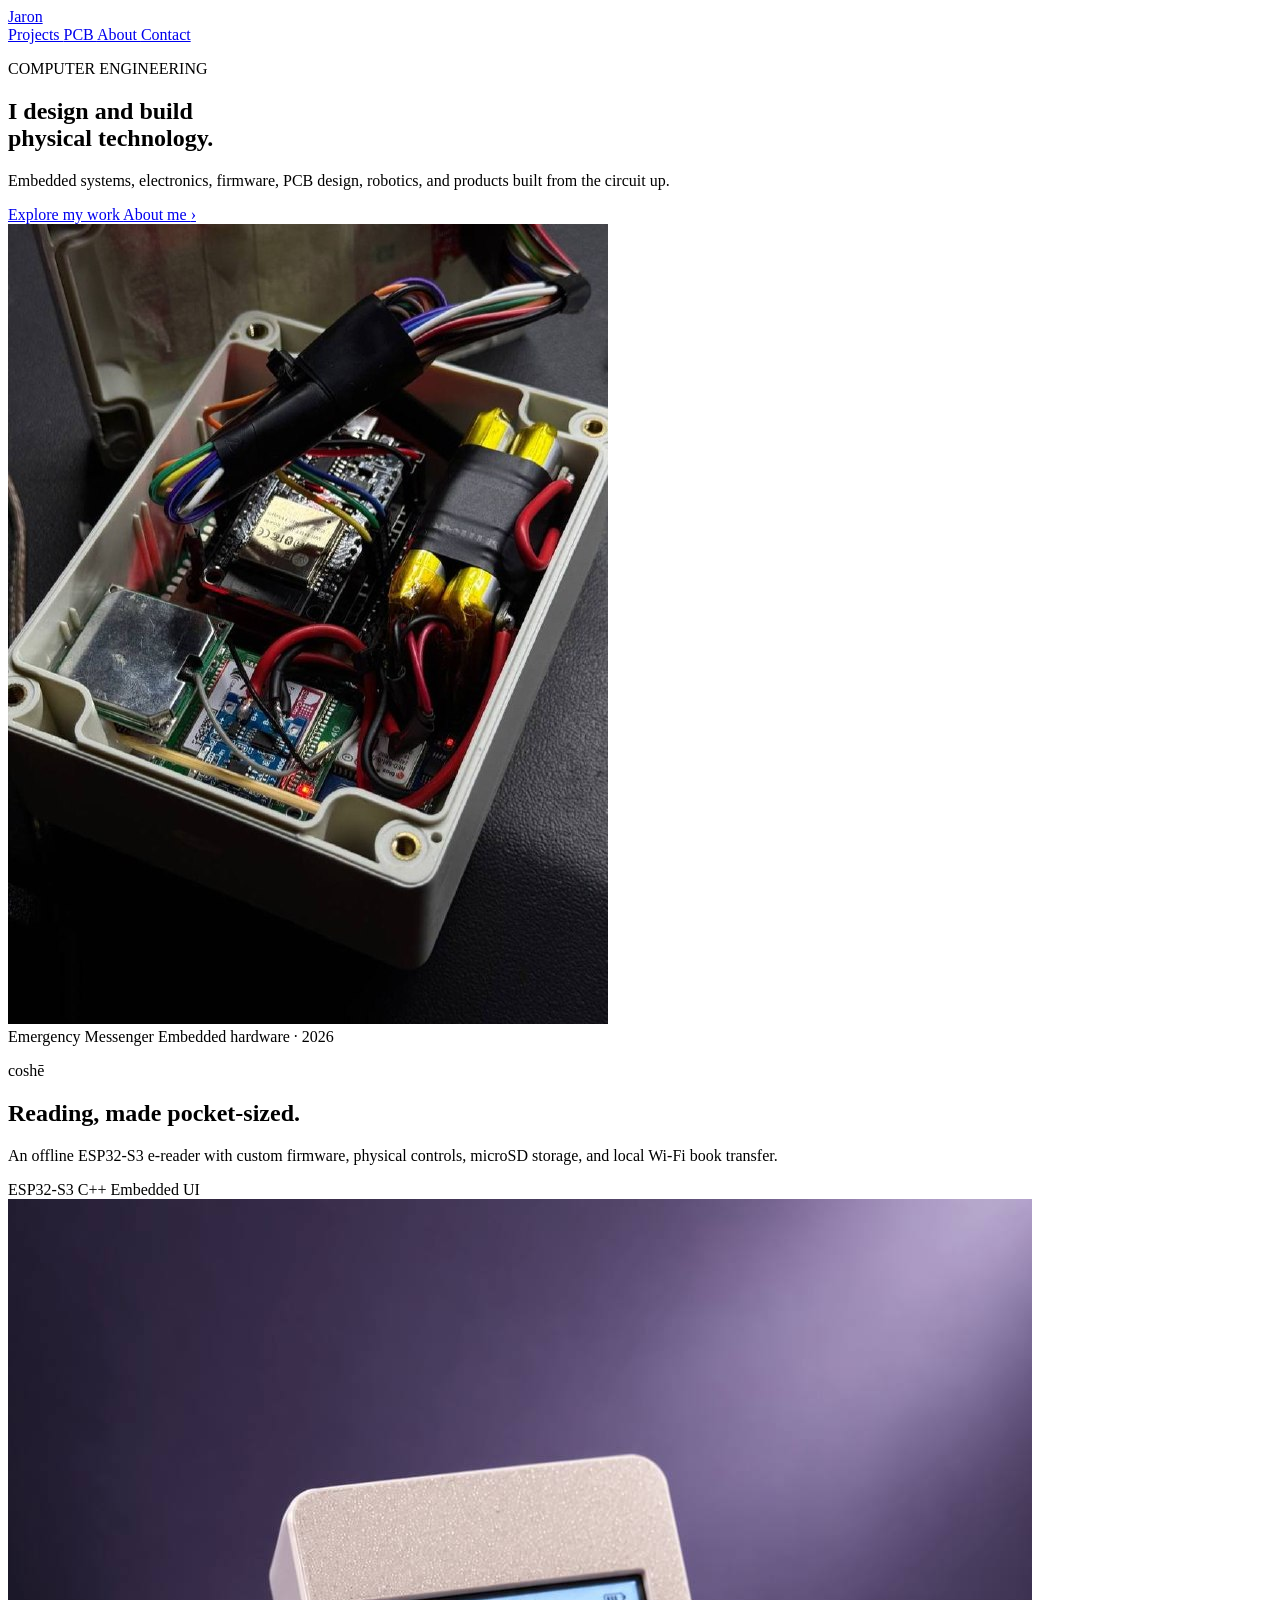
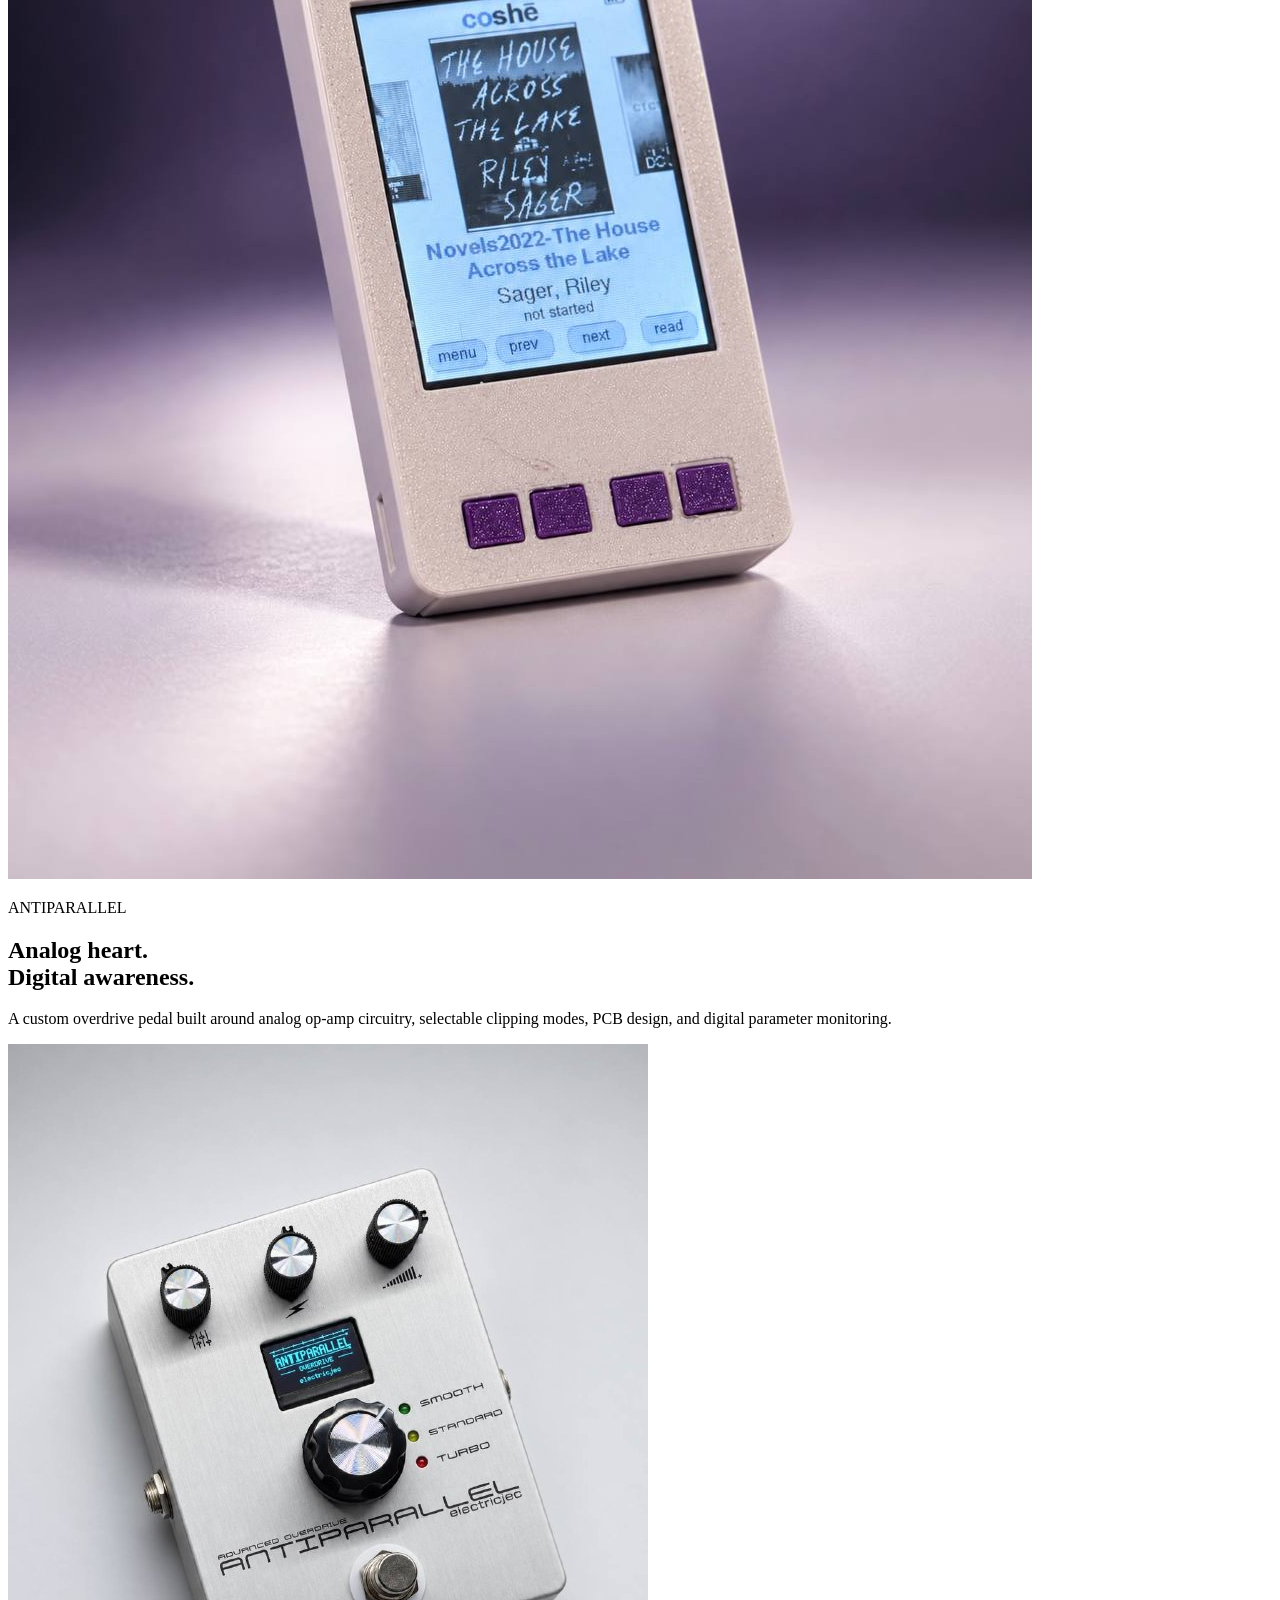
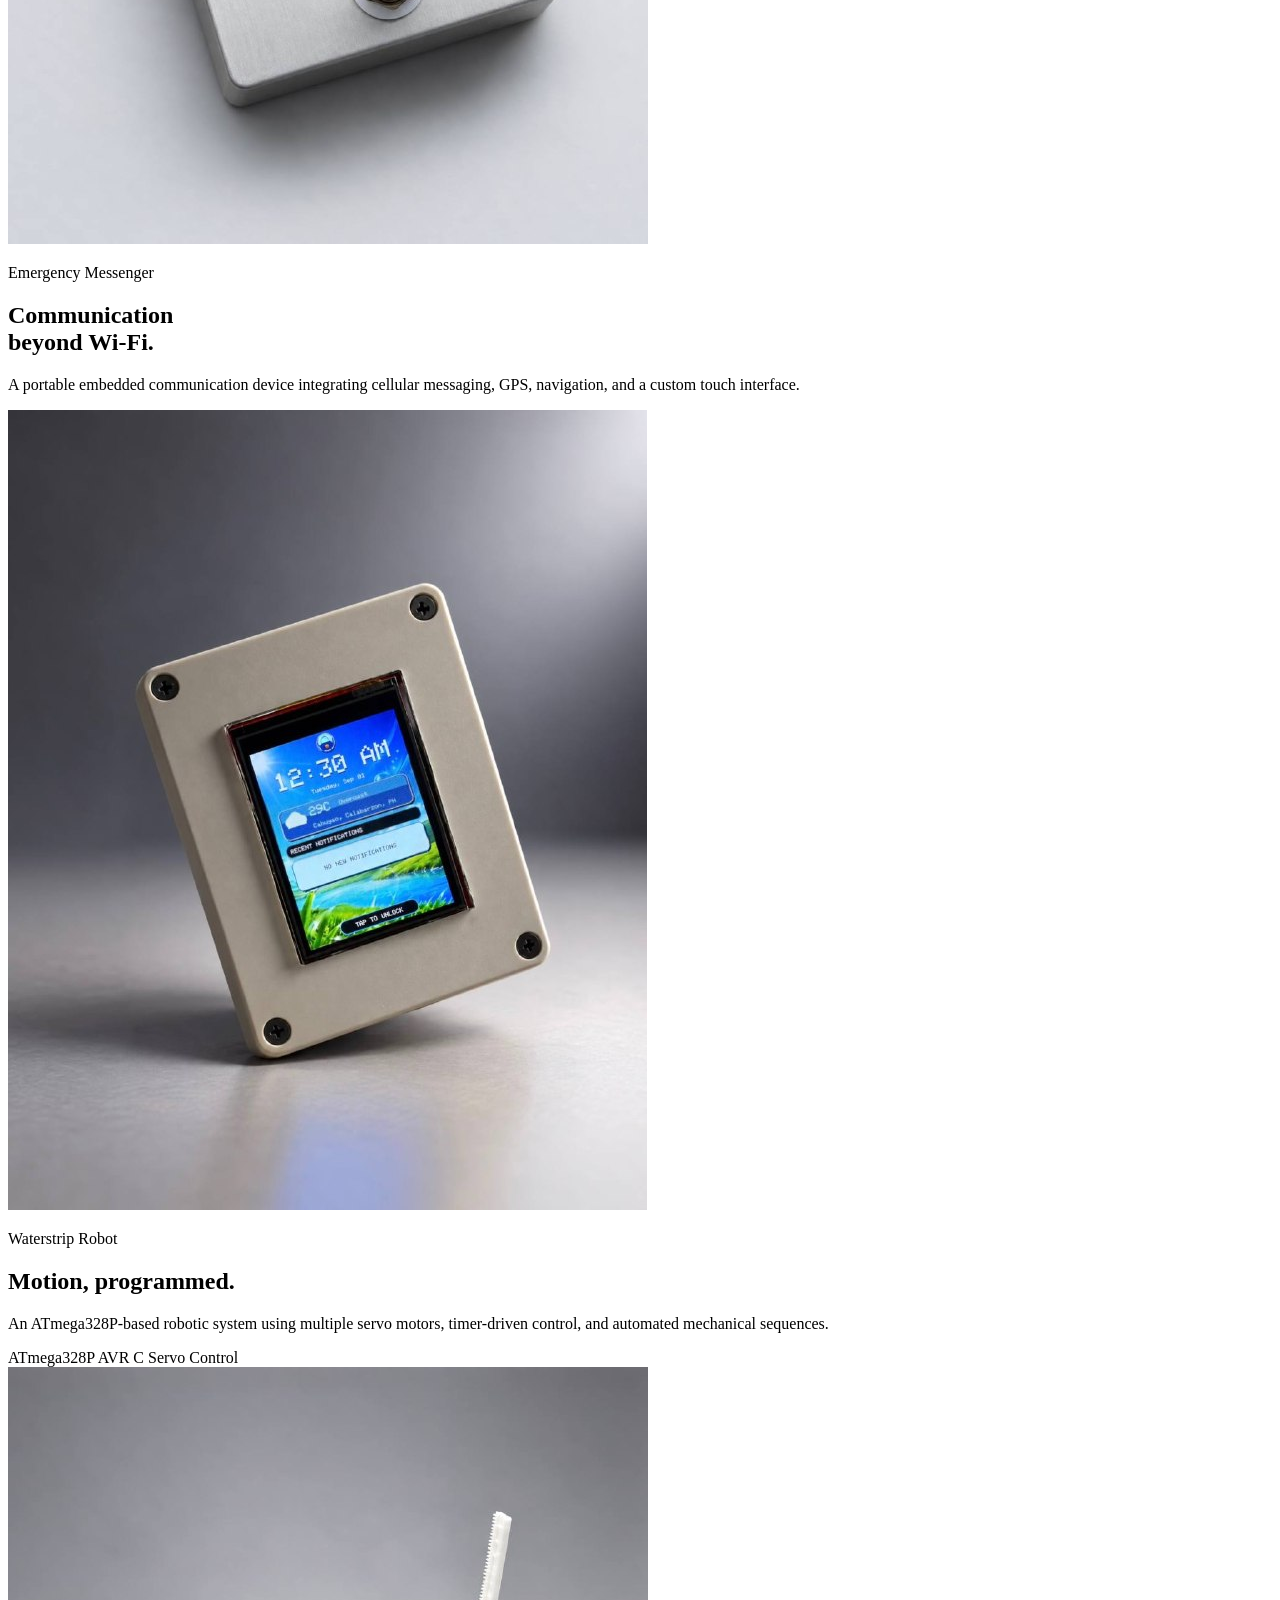
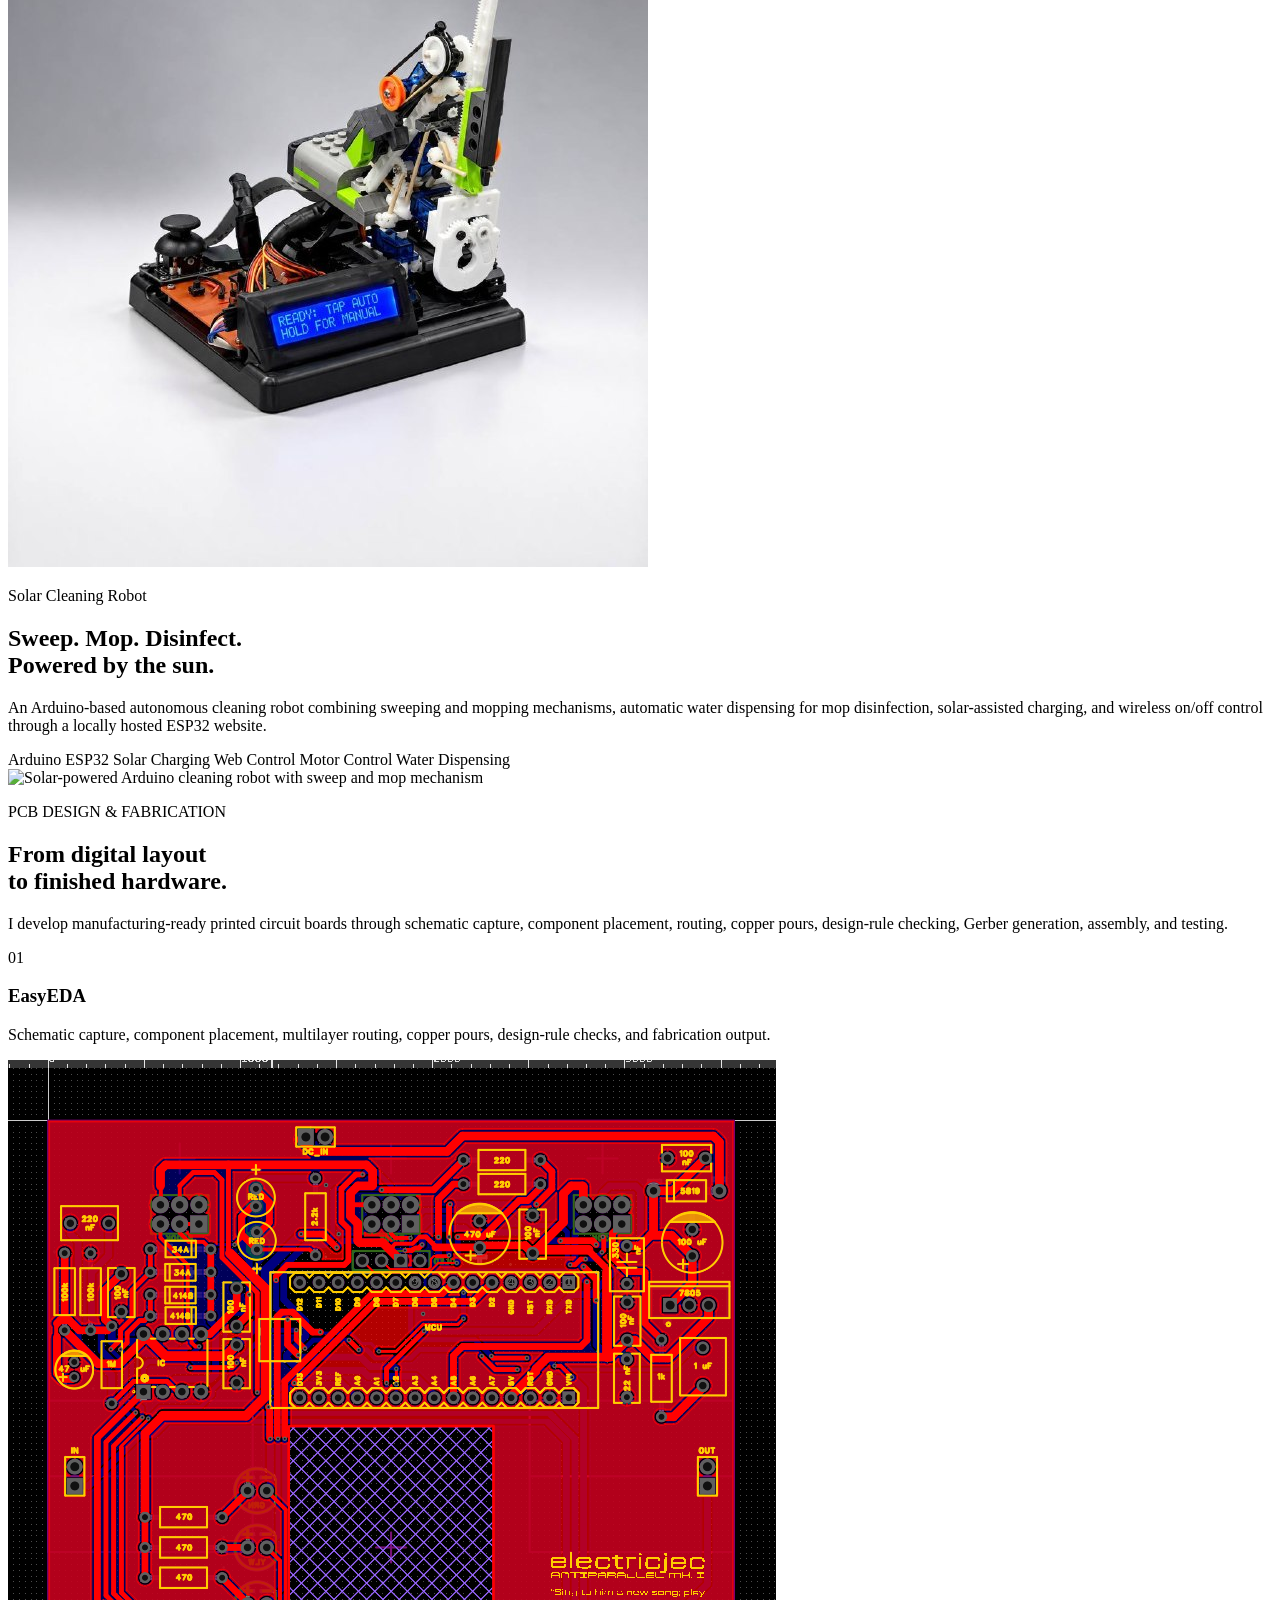
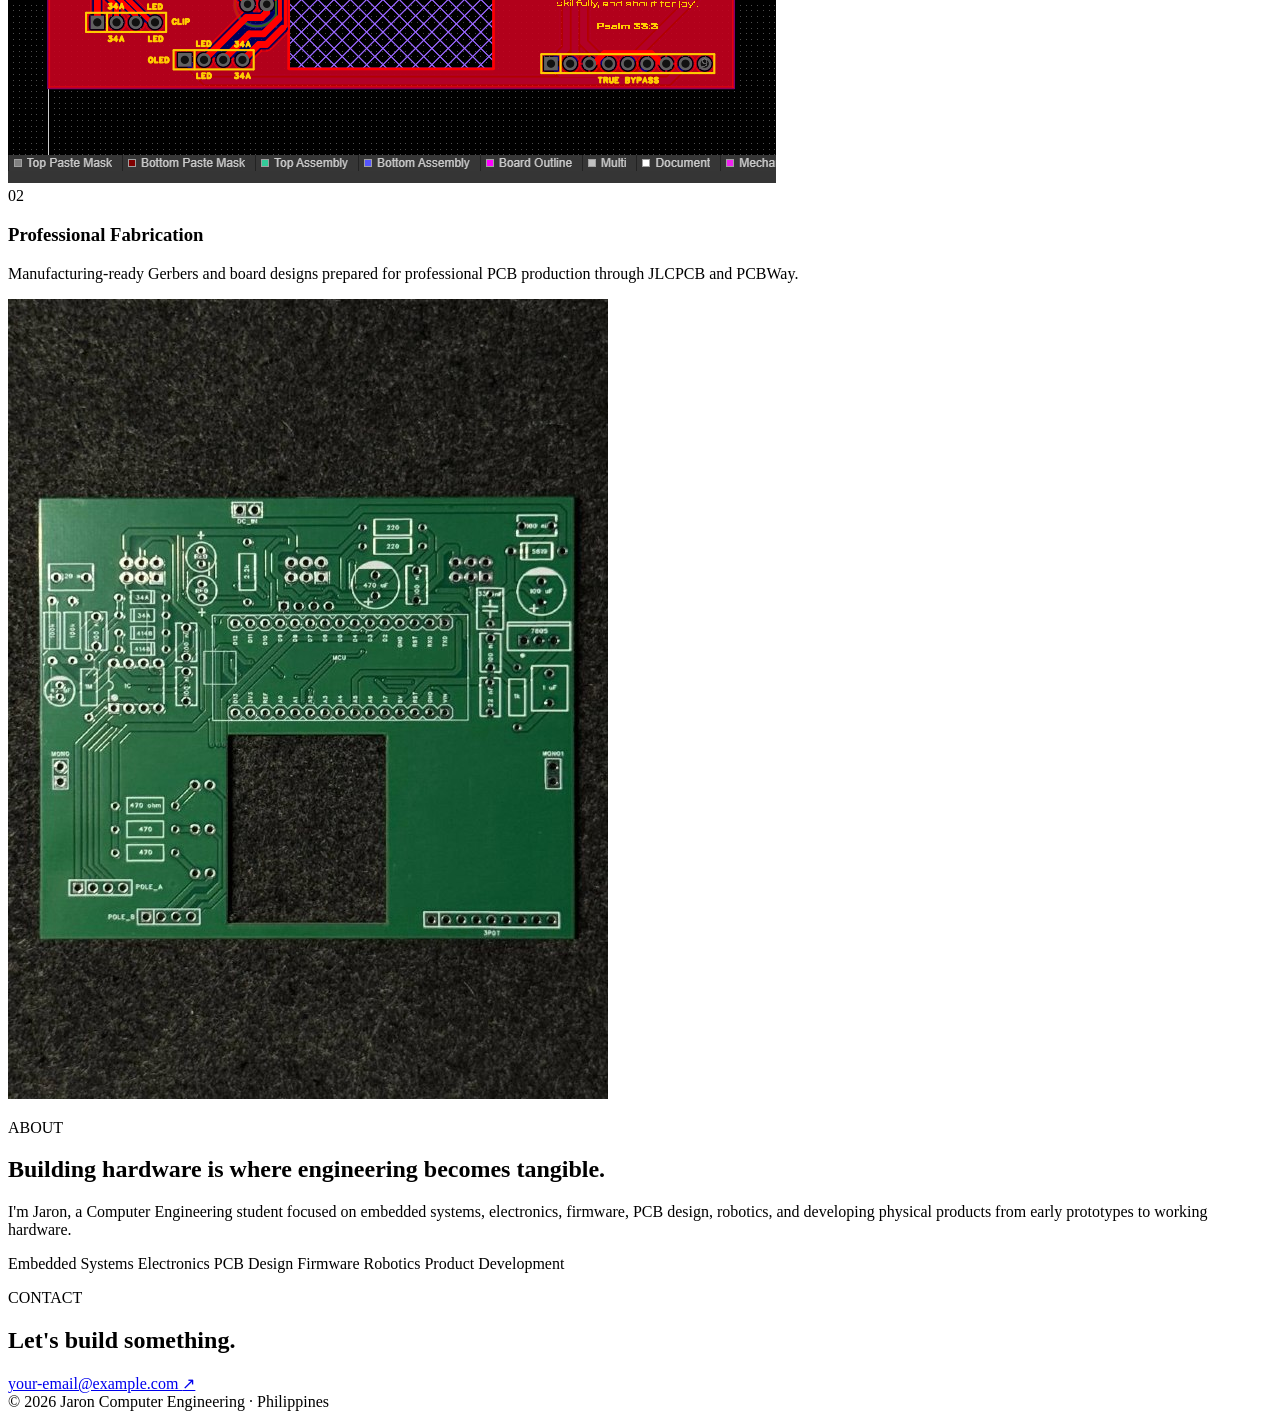
==== index.html @ 62571c0c "Linis" ====
<!DOCTYPE html>
<html lang="en">

<head>

    <meta charset="UTF-8">

    <meta
        name="viewport"
        content="width=device-width, initial-scale=1.0"
    >

    <title>
        Jaron | Computer Engineering & Embedded Systems
    </title>

    <meta
        name="description"
        content="Jaron's Computer Engineering portfolio featuring embedded systems, electronics, PCB design, firmware, robotics, and hardware product development."
    >

    <meta
        name="author"
        content="Jaron"
    >

    <meta
        name="robots"
        content="index, follow"
    >

    <!-- KEEP YOUR REAL GOOGLE VERIFICATION CODE HERE -->
    <meta 



        name="google-site-verification" 



        content="wUxCDawl58c5qGXb2UvPekp8etjZLqKTxukjtb7cTlM" /

    >

    <link
        rel="canonical"
        href="https://electricjec.github.io/"
    >

    <link
        rel="stylesheet"
        href="style.css"
    >

</head>


<body>


    <!-- =========================
         NAVIGATION
    ========================== -->

    <header class="site-header">

        <nav class="navbar">

            <a
                href="#home"
                class="brand"
            >
                Jaron
            </a>


            <div class="nav-links">

                <a href="#projects">
                    Projects
                </a>

                <a href="#pcb">
                    PCB
                </a>

                <a href="#about">
                    About
                </a>

                <a href="#contact">
                    Contact
                </a>

            </div>

        </nav>

    </header>



    <main>


        <!-- =========================
             HERO
        ========================== -->

        <section
            class="hero"
            id="home"
        >

            <div class="hero-copy">

                <p class="eyebrow">
                    COMPUTER ENGINEERING
                </p>

                <h1>
                    I design and build<br>
                    physical technology.
                </h1>

                <p class="hero-subtitle">
                    Embedded systems, electronics, firmware,
                    PCB design, robotics, and products built
                    from the circuit up.
                </p>


                <div class="hero-actions">

                    <a
                        class="primary-button"
                        href="#projects"
                    >
                        Explore my work
                    </a>

                    <a
                        class="secondary-link"
                        href="#about"
                    >
                        About me
                        <span>›</span>
                    </a>

                </div>

            </div>



            <div class="hero-product">

                <img
                    src="assets/images/emer-internal.jpg"
                    alt="Internal circuitry of the Emergency Messenger"
                >

            </div>


            <div class="hero-caption">

                <span>
                    Emergency Messenger
                </span>

                <span>
                    Embedded hardware · 2026
                </span>

            </div>

        </section>



        <!-- =========================
             PROJECTS
        ========================== -->

        <section
            class="projects-section"
            id="projects"
        >


            <!-- =====================
                 COSHĒ
            ====================== -->

            <article class="product-feature coshe-feature">

                <div class="product-copy centered-copy">

                    <p class="product-label">
                        coshē
                    </p>

                    <h2>
                        Reading, made pocket-sized.
                    </h2>

                    <p class="product-description">
                        An offline ESP32-S3 e-reader with custom
                        firmware, physical controls, microSD storage,
                        and local Wi-Fi book transfer.
                    </p>


                    <div class="product-actions">

                        <span>
                            ESP32-S3
                        </span>

                        <span>
                            C++
                        </span>

                        <span>
                            Embedded UI
                        </span>

                    </div>

                </div>


                <div class="large-product-image">

                    <img
                        src="assets/images/coshe1.jpg"
                        alt="coshē PocketReader"
                    >

                </div>

            </article>



            <!-- =====================
                 TWO COLUMN GRID
            ====================== -->

            <div class="product-grid">


                <!-- ANTIPARALLEL -->

                <article class="product-tile">

                    <div class="tile-copy">

                        <p class="product-label">
                            ANTIPARALLEL
                        </p>

                        <h2>
                            Analog heart.<br>
                            Digital awareness.
                        </h2>

                        <p>
                            A custom overdrive pedal built around
                            analog op-amp circuitry, selectable
                            clipping modes, PCB design, and digital
                            parameter monitoring.
                        </p>

                    </div>


                    <div class="tile-image">

                        <img
                            src="assets/images/antiparallel1.jpg"
                            alt="ANTIPARALLEL guitar overdrive pedal"
                        >

                    </div>

                </article>



                <!-- EMERGENCY MESSENGER -->

                <article class="product-tile">

                    <div class="tile-copy">

                        <p class="product-label">
                            Emergency Messenger
                        </p>

                        <h2>
                            Communication<br>
                            beyond Wi-Fi.
                        </h2>

                        <p>
                            A portable embedded communication
                            device integrating cellular messaging,
                            GPS, navigation, and a custom touch
                            interface.
                        </p>

                    </div>


                    <div class="tile-image">

                        <img
                            src="assets/images/emer1.jpg"
                            alt="Emergency Messenger device"
                        >

                    </div>

                </article>

            </div>



            <!-- =====================
                 WATERSTRIP ROBOT
            ====================== -->

            <article class="product-feature robot-feature">

                <div class="product-copy centered-copy">

                    <p class="product-label">
                        Waterstrip Robot
                    </p>

                    <h2>
                        Motion, programmed.
                    </h2>

                    <p class="product-description">
                        An ATmega328P-based robotic system using
                        multiple servo motors, timer-driven control,
                        and automated mechanical sequences.
                    </p>


                    <div class="product-actions">

                        <span>
                            ATmega328P
                        </span>

                        <span>
                            AVR C
                        </span>

                        <span>
                            Servo Control
                        </span>

                    </div>

                </div>


                <div class="large-product-image robot-image">

                    <img
                        src="assets/images/waterstriprobot1.jpg"
                        alt="Waterstrip Robot"
                    >

                </div>

            </article>



            <!-- =====================
                 SOLAR CLEANING ROBOT
            ====================== -->

            <article class="product-feature cleaner-feature">

                <div class="product-copy centered-copy">

                    <p class="product-label">
                        Solar Cleaning Robot
                    </p>

                    <h2>
                        Sweep. Mop. Disinfect.<br>
                        Powered by the sun.
                    </h2>

                    <p class="product-description">
                        An Arduino-based autonomous cleaning robot
                        combining sweeping and mopping mechanisms,
                        automatic water dispensing for mop disinfection,
                        solar-assisted charging, and wireless on/off
                        control through a locally hosted ESP32 website.
                    </p>


                    <div class="product-actions">

                        <span>
                            Arduino
                        </span>

                        <span>
                            ESP32
                        </span>

                        <span>
                            Solar Charging
                        </span>

                        <span>
                            Web Control
                        </span>

                        <span>
                            Motor Control
                        </span>

                        <span>
                            Water Dispensing
                        </span>

                    </div>

                </div>


                <div class="large-product-image cleaner-image">

                    <img
                        src="assets/images/solarcleaner1.jpg"
                        alt="Solar-powered Arduino cleaning robot with sweep and mop mechanism"
                    >

                </div>

            </article>

        </section>



        <!-- =========================
             PCB DESIGN
        ========================== -->

        <section
            class="pcb-section"
            id="pcb"
        >

            <div class="pcb-heading">

                <p class="eyebrow">
                    PCB DESIGN & FABRICATION
                </p>

                <h2>
                    From digital layout<br>
                    to finished hardware.
                </h2>

                <p>
                    I develop manufacturing-ready printed circuit
                    boards through schematic capture, component
                    placement, routing, copper pours, design-rule
                    checking, Gerber generation, assembly, and testing.
                </p>

            </div>



            <div class="pcb-showcase">


                <!-- EASYEDA -->

                <div class="pcb-card">

                    <div class="pcb-card-copy">

                        <span>
                            01
                        </span>

                        <h3>
                            EasyEDA
                        </h3>

                        <p>
                            Schematic capture, component placement,
                            multilayer routing, copper pours,
                            design-rule checks, and fabrication output.
                        </p>

                    </div>


                    <div class="pcb-card-image">

                        <img
                            src="assets/images/pcb-easyeda.png"
                            alt="PCB layout designed in EasyEDA"
                        >

                    </div>

                </div>



                <!-- PROFESSIONAL FABRICATION -->

                <div class="pcb-card">

                    <div class="pcb-card-copy">

                        <span>
                            02
                        </span>

                        <h3>
                            Professional Fabrication
                        </h3>

                        <p>
                            Manufacturing-ready Gerbers and board
                            designs prepared for professional PCB
                            production through JLCPCB and PCBWay.
                        </p>

                    </div>


                    <div class="pcb-card-image">

                        <img
                            src="assets/images/pcb-fab.jpg"
                            alt="Professionally manufactured PCB"
                        >

                    </div>

                </div>

            </div>

        </section>



        <!-- =========================
             ABOUT
        ========================== -->

        <section
            class="about-section"
            id="about"
        >

            <p class="eyebrow">
                ABOUT
            </p>


            <h2>
                Building hardware is where
                engineering becomes tangible.
            </h2>


            <p class="about-body">
                I'm Jaron, a Computer Engineering student focused
                on embedded systems, electronics, firmware,
                PCB design, robotics, and developing physical
                products from early prototypes to working hardware.
            </p>


            <div class="skills">

                <span>
                    Embedded Systems
                </span>

                <span>
                    Electronics
                </span>

                <span>
                    PCB Design
                </span>

                <span>
                    Firmware
                </span>

                <span>
                    Robotics
                </span>

                <span>
                    Product Development
                </span>

            </div>

        </section>



        <!-- =========================
             CONTACT
        ========================== -->

        <section
            class="contact-section"
            id="contact"
        >

            <p class="eyebrow">
                CONTACT
            </p>

            <h2>
                Let's build something.
            </h2>

            <a
                class="contact-link"
                href="mailto:your-email@example.com"
            >
                your-email@example.com
                <span>↗</span>
            </a>

        </section>


    </main>



    <!-- =========================
         FOOTER
    ========================== -->

    <footer>

        <span>
            © 2026 Jaron
        </span>

        <span>
            Computer Engineering · Philippines
        </span>

    </footer>


    <script src="script.js"></script>

</body>

</html>
---- style.css ----
<!DOCTYPE html>
<html lang="en">

<head>

    <meta charset="UTF-8">

    <meta
        name="viewport"
        content="width=device-width, initial-scale=1.0"
    >

    <title>
        Jaron | Computer Engineering & Embedded Systems
    </title>

    <meta
        name="description"
        content="Jaron's Computer Engineering portfolio featuring embedded systems, electronics, PCB design, firmware, robotics, and hardware product development."
    >

    <meta
        name="author"
        content="Jaron"
    >

    <meta
        name="robots"
        content="index, follow"
    >

    <!-- KEEP YOUR REAL GOOGLE VERIFICATION CODE HERE -->
    <meta
        name="google-site-verification"
        content="YOUR-EXISTING-GOOGLE-VERIFICATION-CODE"
    >

    <link
        rel="canonical"
        href="https://electricjec.github.io/"
    >

    <link
        rel="stylesheet"
        href="style.css"
    >

</head>


<body>


    <!-- =========================
         NAVIGATION
    ========================== -->

    <header class="site-header">

        <nav class="navbar">

            <a
                href="#home"
                class="brand"
            >
                Jaron
            </a>


            <div class="nav-links">

                <a href="#projects">
                    Projects
                </a>

                <a href="#pcb">
                    PCB
                </a>

                <a href="#about">
                    About
                </a>

                <a href="#contact">
                    Contact
                </a>

            </div>

        </nav>

    </header>



    <main>


        <!-- =========================
             HERO
        ========================== -->

        <section
            class="hero"
            id="home"
        >

            <div class="hero-copy">

                <p class="eyebrow">
                    COMPUTER ENGINEERING
                </p>

                <h1>
                    I design and build<br>
                    physical technology.
                </h1>

                <p class="hero-subtitle">
                    Embedded systems, electronics, firmware,
                    PCB design, robotics, and products built
                    from the circuit up.
                </p>


                <div class="hero-actions">

                    <a
                        class="primary-button"
                        href="#projects"
                    >
                        Explore my work
                    </a>

                    <a
                        class="secondary-link"
                        href="#about"
                    >
                        About me
                        <span>›</span>
                    </a>

                </div>

            </div>



            <div class="hero-product">

                <img
                    src="assets/images/emer-internal.jpg"
                    alt="Internal circuitry of the Emergency Messenger"
                >

            </div>


            <div class="hero-caption">

                <span>
                    Emergency Messenger
                </span>

                <span>
                    Embedded hardware · 2026
                </span>

            </div>

        </section>



        <!-- =========================
             PROJECTS
        ========================== -->

        <section
            class="projects-section"
            id="projects"
        >


            <!-- =====================
                 COSHĒ
            ====================== -->

            <article class="product-feature coshe-feature">

                <div class="product-copy centered-copy">

                    <p class="product-label">
                        coshē
                    </p>

                    <h2>
                        Reading, made pocket-sized.
                    </h2>

                    <p class="product-description">
                        An offline ESP32-S3 e-reader with custom
                        firmware, physical controls, microSD storage,
                        and local Wi-Fi book transfer.
                    </p>


                    <div class="product-actions">

                        <span>
                            ESP32-S3
                        </span>

                        <span>
                            C++
                        </span>

                        <span>
                            Embedded UI
                        </span>

                    </div>

                </div>


                <div class="large-product-image">

                    <img
                        src="assets/images/coshe1.jpg"
                        alt="coshē PocketReader"
                    >

                </div>

            </article>



            <!-- =====================
                 TWO COLUMN GRID
            ====================== -->

            <div class="product-grid">


                <!-- ANTIPARALLEL -->

                <article class="product-tile">

                    <div class="tile-copy">

                        <p class="product-label">
                            ANTIPARALLEL
                        </p>

                        <h2>
                            Analog heart.<br>
                            Digital awareness.
                        </h2>

                        <p>
                            A custom overdrive pedal built around
                            analog op-amp circuitry, selectable
                            clipping modes, PCB design, and digital
                            parameter monitoring.
                        </p>

                    </div>


                    <div class="tile-image">

                        <img
                            src="assets/images/antiparallel1.jpg"
                            alt="ANTIPARALLEL guitar overdrive pedal"
                        >

                    </div>

                </article>



                <!-- EMERGENCY MESSENGER -->

                <article class="product-tile">

                    <div class="tile-copy">

                        <p class="product-label">
                            Emergency Messenger
                        </p>

                        <h2>
                            Communication<br>
                            beyond Wi-Fi.
                        </h2>

                        <p>
                            A portable embedded communication
                            device integrating cellular messaging,
                            GPS, navigation, and a custom touch
                            interface.
                        </p>

                    </div>


                    <div class="tile-image">

                        <img
                            src="assets/images/emer1.jpg"
                            alt="Emergency Messenger device"
                        >

                    </div>

                </article>

            </div>



            <!-- =====================
                 WATERSTRIP ROBOT
            ====================== -->

            <article class="product-feature robot-feature">

                <div class="product-copy centered-copy">

                    <p class="product-label">
                        Waterstrip Robot
                    </p>

                    <h2>
                        Motion, programmed.
                    </h2>

                    <p class="product-description">
                        An ATmega328P-based robotic system using
                        multiple servo motors, timer-driven control,
                        and automated mechanical sequences.
                    </p>


                    <div class="product-actions">

                        <span>
                            ATmega328P
                        </span>

                        <span>
                            AVR C
                        </span>

                        <span>
                            Servo Control
                        </span>

                    </div>

                </div>


                <div class="large-product-image robot-image">

                    <img
                        src="assets/images/waterstriprobot1.jpg"
                        alt="Waterstrip Robot"
                    >

                </div>

            </article>



            <!-- =====================
                 SOLAR CLEANING ROBOT
            ====================== -->

            <article class="product-feature cleaner-feature">

                <div class="product-copy centered-copy">

                    <p class="product-label">
                        Solar Cleaning Robot
                    </p>

                    <h2>
                        Sweep. Mop. Disinfect.<br>
                        Powered by the sun.
                    </h2>

                    <p class="product-description">
                        An Arduino-based autonomous cleaning robot
                        combining sweeping and mopping mechanisms,
                        automatic water dispensing for mop disinfection,
                        solar-assisted charging, and wireless on/off
                        control through a locally hosted ESP32 website.
                    </p>


                    <div class="product-actions">

                        <span>
                            Arduino
                        </span>

                        <span>
                            ESP32
                        </span>

                        <span>
                            Solar Charging
                        </span>

                        <span>
                            Web Control
                        </span>

                        <span>
                            Motor Control
                        </span>

                        <span>
                            Water Dispensing
                        </span>

                    </div>

                </div>


                <div class="large-product-image cleaner-image">

                    <img
                        src="assets/images/solarcleaner1.jpg"
                        alt="Solar-powered Arduino cleaning robot with sweep and mop mechanism"
                    >

                </div>

            </article>

        </section>



        <!-- =========================
             PCB DESIGN
        ========================== -->

        <section
            class="pcb-section"
            id="pcb"
        >

            <div class="pcb-heading">

                <p class="eyebrow">
                    PCB DESIGN & FABRICATION
                </p>

                <h2>
                    From digital layout<br>
                    to finished hardware.
                </h2>

                <p>
                    I develop manufacturing-ready printed circuit
                    boards through schematic capture, component
                    placement, routing, copper pours, design-rule
                    checking, Gerber generation, assembly, and testing.
                </p>

            </div>



            <div class="pcb-showcase">


                <!-- EASYEDA -->

                <div class="pcb-card">

                    <div class="pcb-card-copy">

                        <span>
                            01
                        </span>

                        <h3>
                            EasyEDA
                        </h3>

                        <p>
                            Schematic capture, component placement,
                            multilayer routing, copper pours,
                            design-rule checks, and fabrication output.
                        </p>

                    </div>


                    <div class="pcb-card-image">

                        <img
                            src="assets/images/pcb-easyeda.jpg"
                            alt="PCB layout designed in EasyEDA"
                        >

                    </div>

                </div>



                <!-- PROFESSIONAL FABRICATION -->

                <div class="pcb-card">

                    <div class="pcb-card-copy">

                        <span>
                            02
                        </span>

                        <h3>
                            Professional Fabrication
                        </h3>

                        <p>
                            Manufacturing-ready Gerbers and board
                            designs prepared for professional PCB
                            production through JLCPCB and PCBWay.
                        </p>

                    </div>


                    <div class="pcb-card-image">

                        <img
                            src="assets/images/pcb-fab.jpg"
                            alt="Professionally manufactured PCB"
                        >

                    </div>

                </div>

            </div>

        </section>



        <!-- =========================
             ABOUT
        ========================== -->

        <section
            class="about-section"
            id="about"
        >

            <p class="eyebrow">
                ABOUT
            </p>


            <h2>
                Building hardware is where
                engineering becomes tangible.
            </h2>


            <p class="about-body">
                I'm Jaron, a Computer Engineering student focused
                on embedded systems, electronics, firmware,
                PCB design, robotics, and developing physical
                products from early prototypes to working hardware.
            </p>


            <div class="skills">

                <span>
                    Embedded Systems
                </span>

                <span>
                    Electronics
                </span>

                <span>
                    PCB Design
                </span>

                <span>
                    Firmware
                </span>

                <span>
                    Robotics
                </span>

                <span>
                    Product Development
                </span>

            </div>

        </section>



        <!-- =========================
             CONTACT
        ========================== -->

        <section
            class="contact-section"
            id="contact"
        >

            <p class="eyebrow">
                CONTACT
            </p>

            <h2>
                Let's build something.
            </h2>

            <a
                class="contact-link"
                href="mailto:your-email@example.com"
            >
                your-email@example.com
                <span>↗</span>
            </a>

        </section>


    </main>



    <!-- =========================
         FOOTER
    ========================== -->

    <footer>

        <span>
            © 2026 Jaron
        </span>

        <span>
            Computer Engineering · Philippines
        </span>

    </footer>


    <script src="script.js"></script>

</body>

</html>
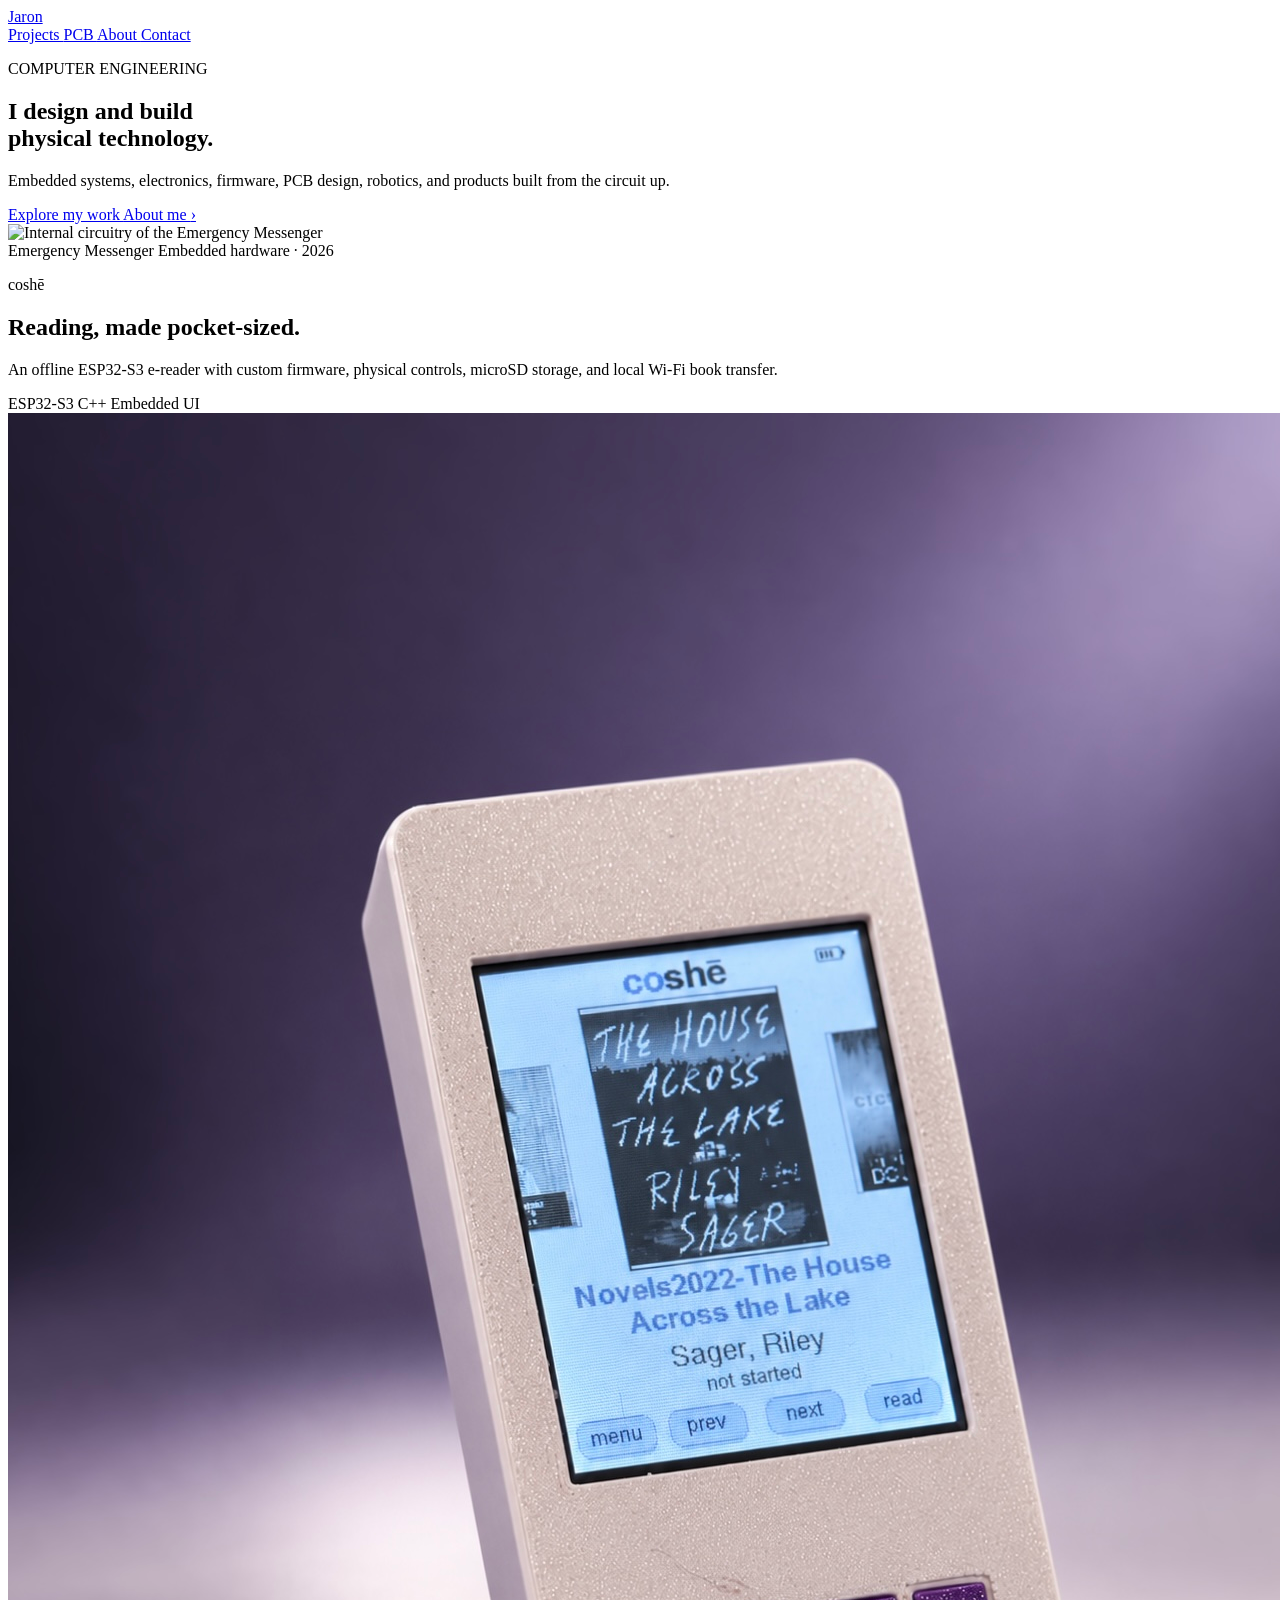
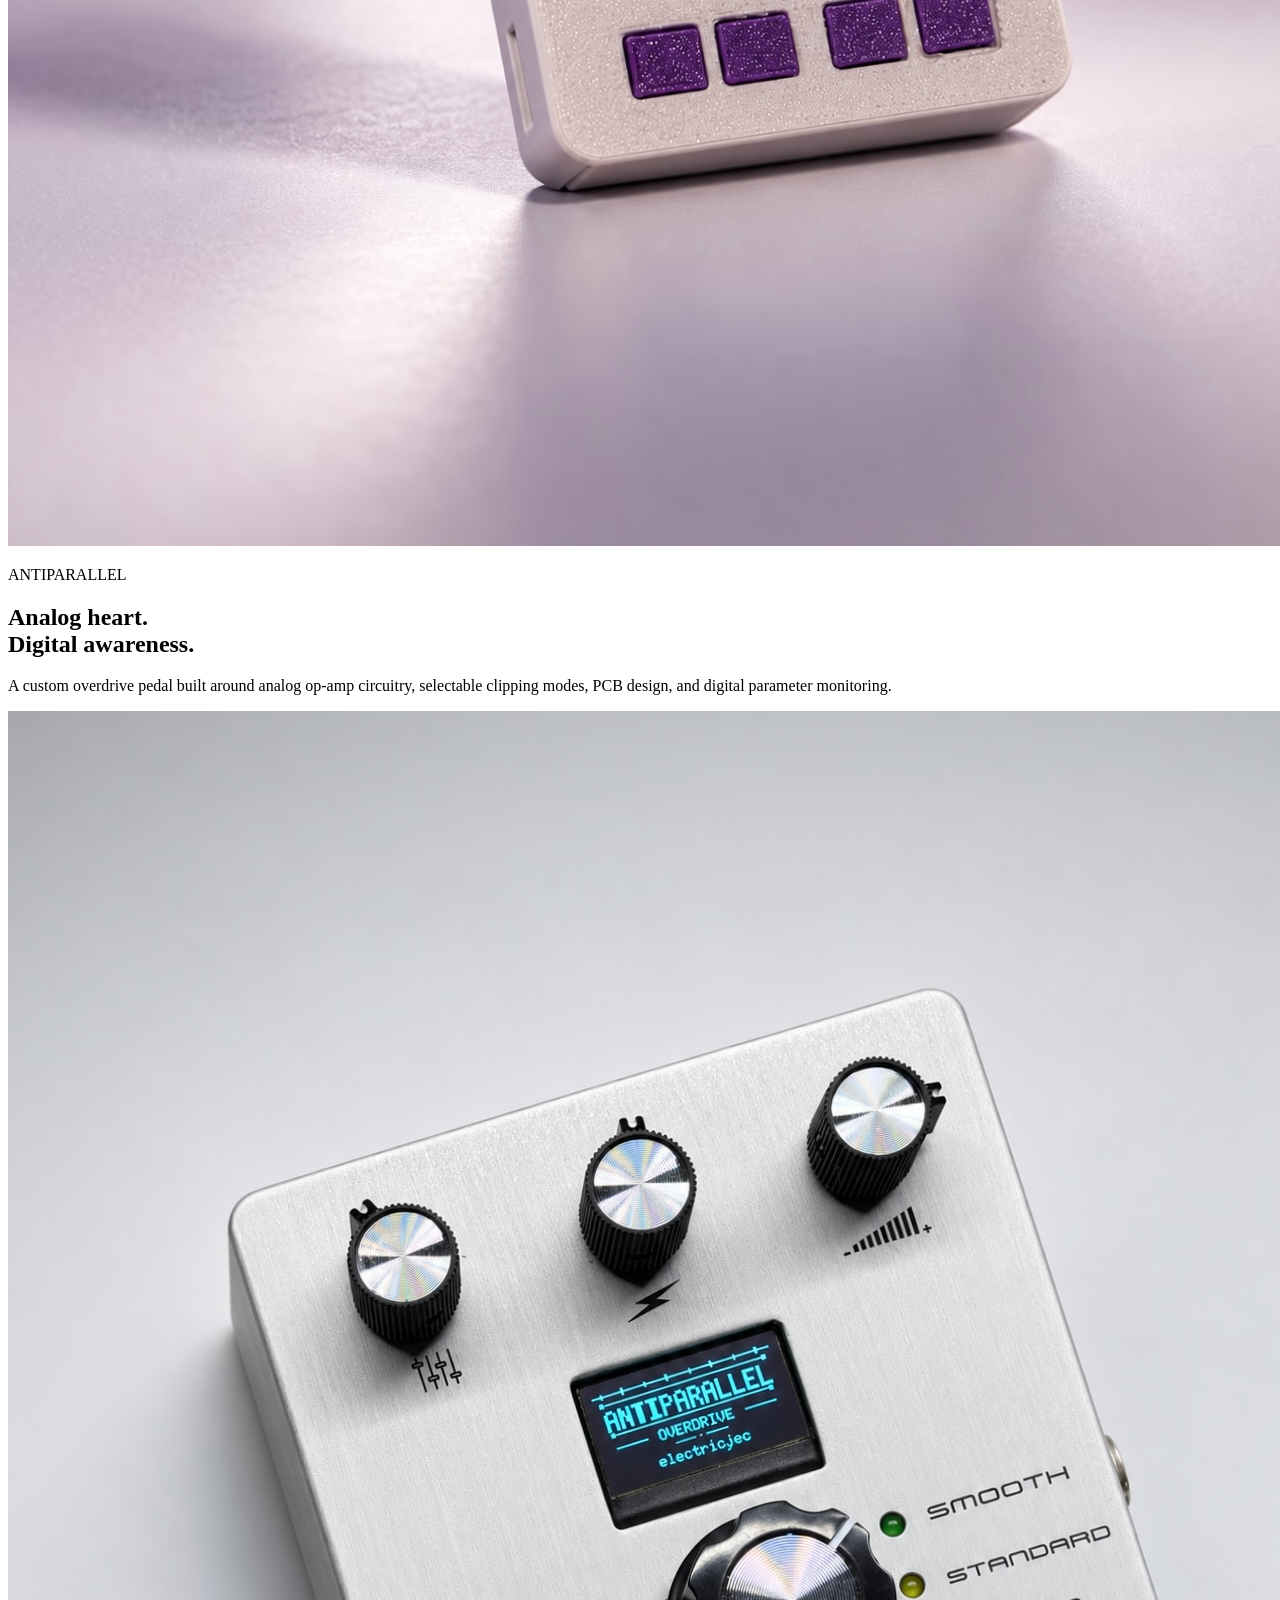
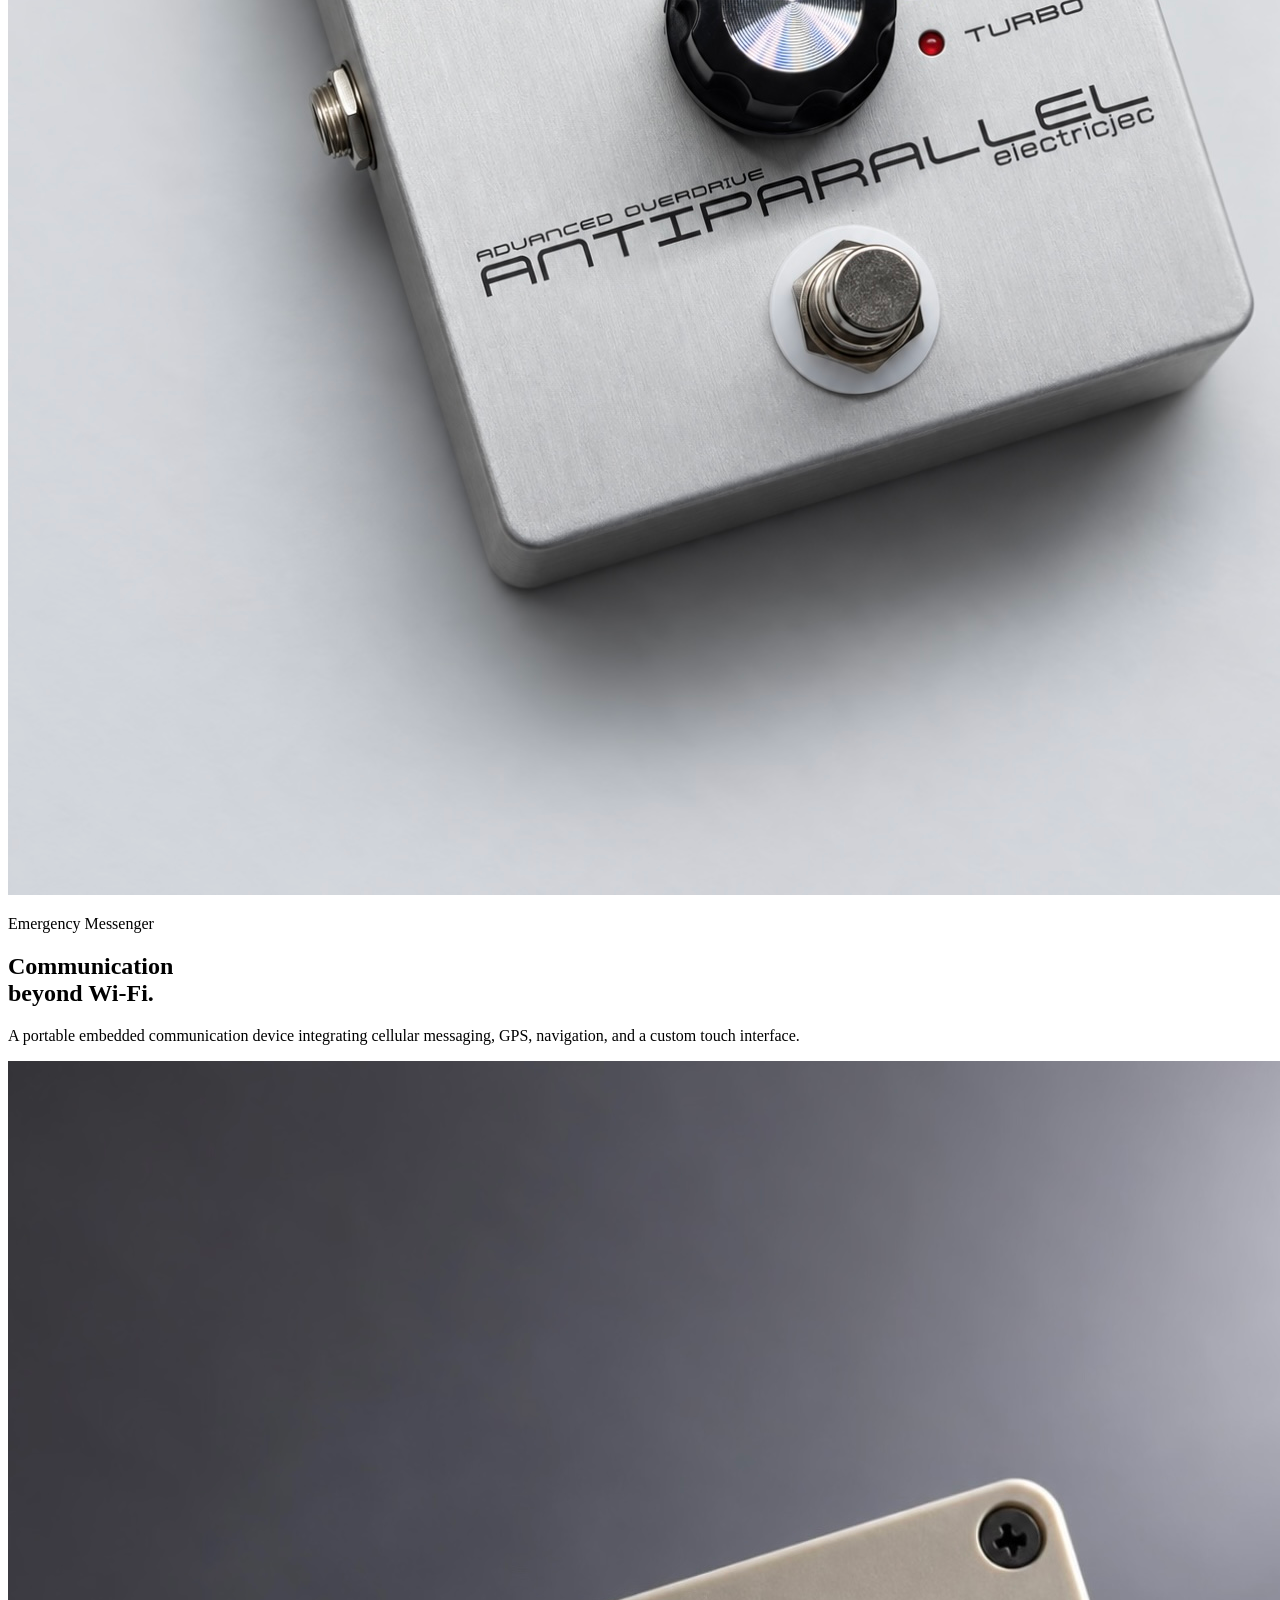
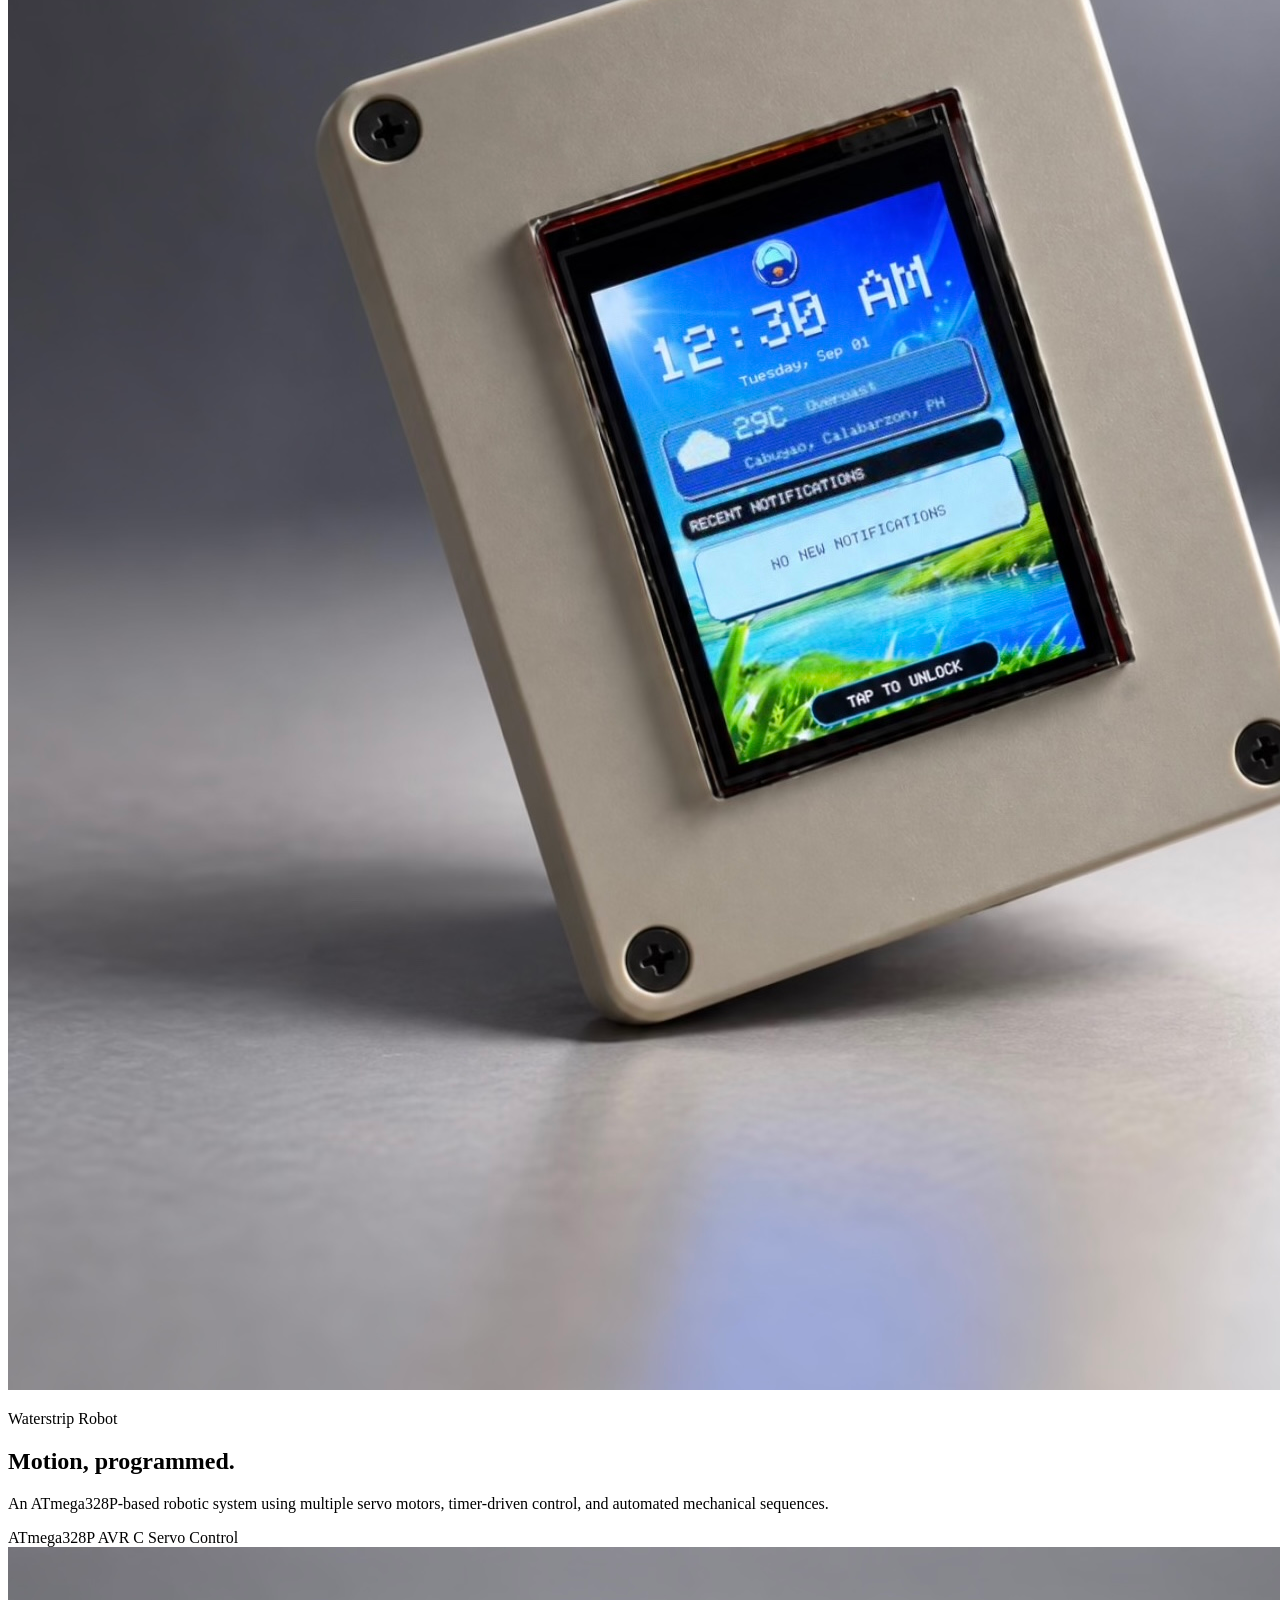
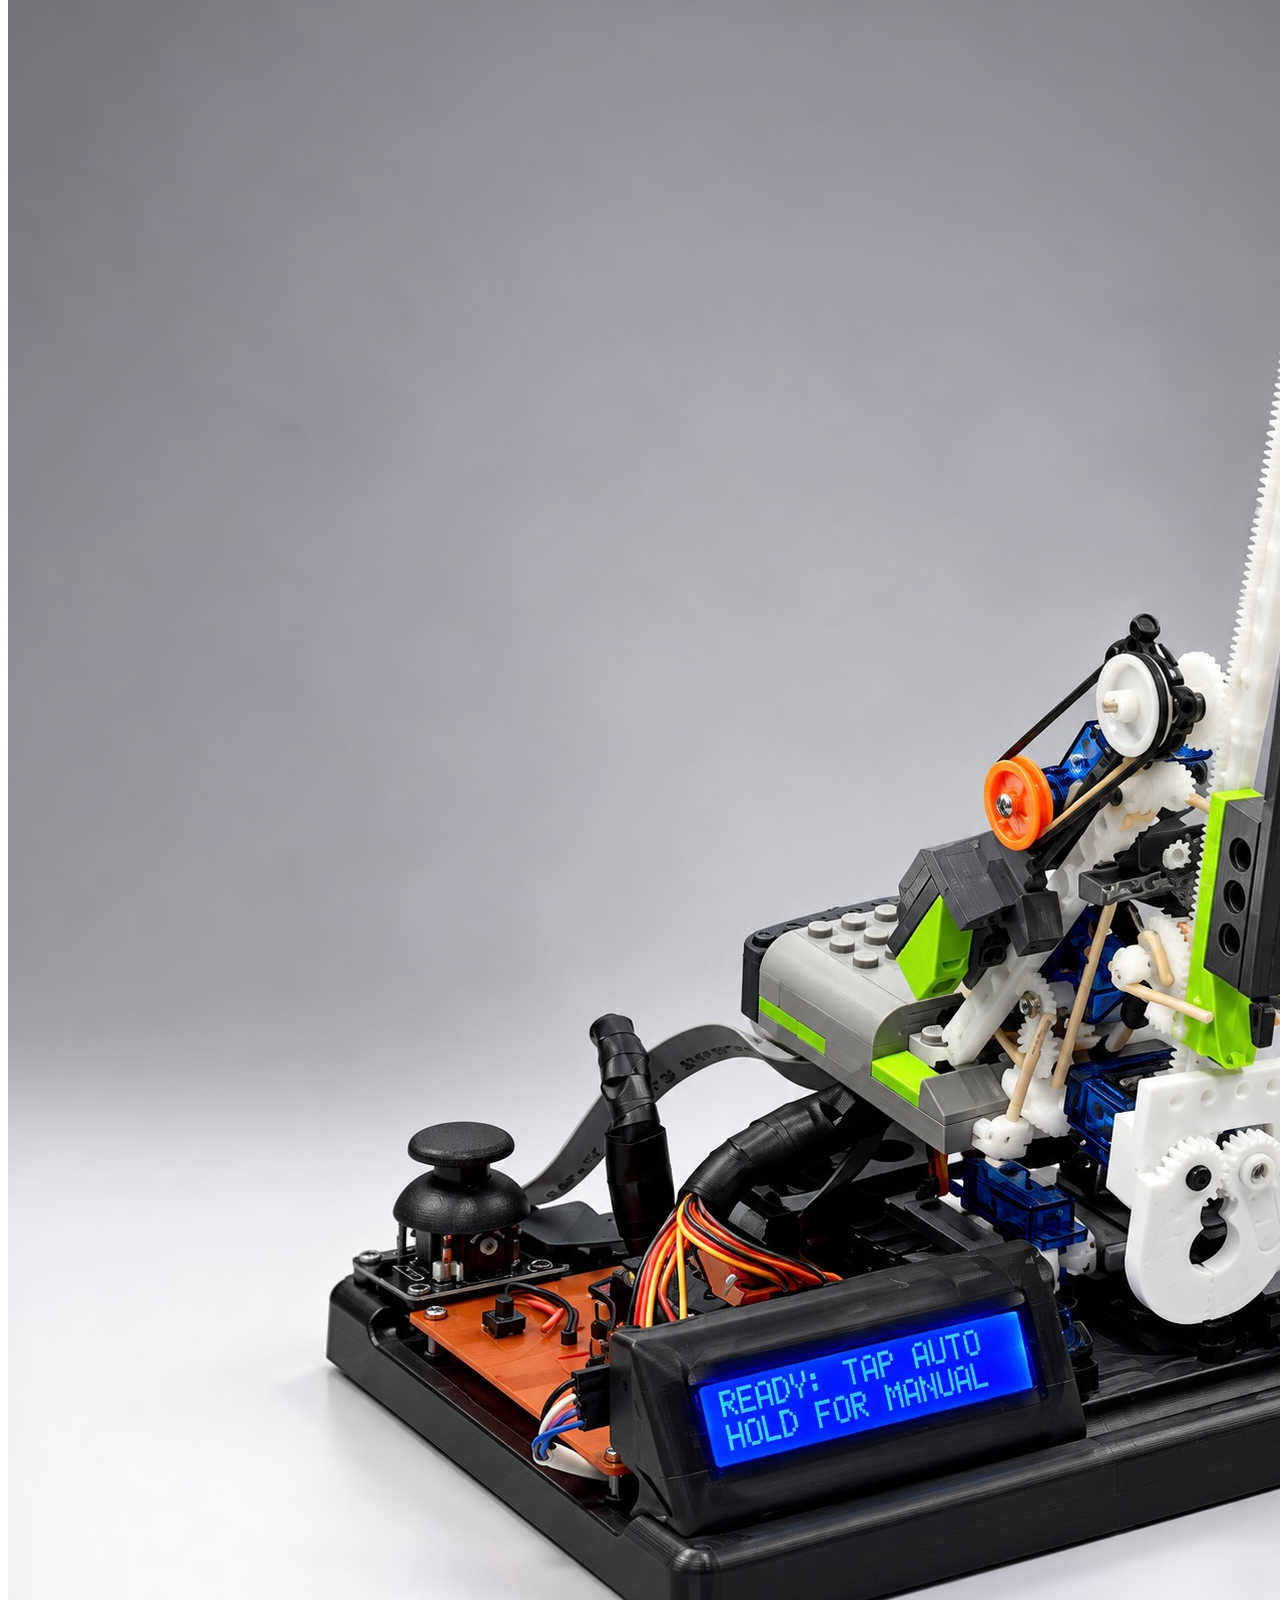
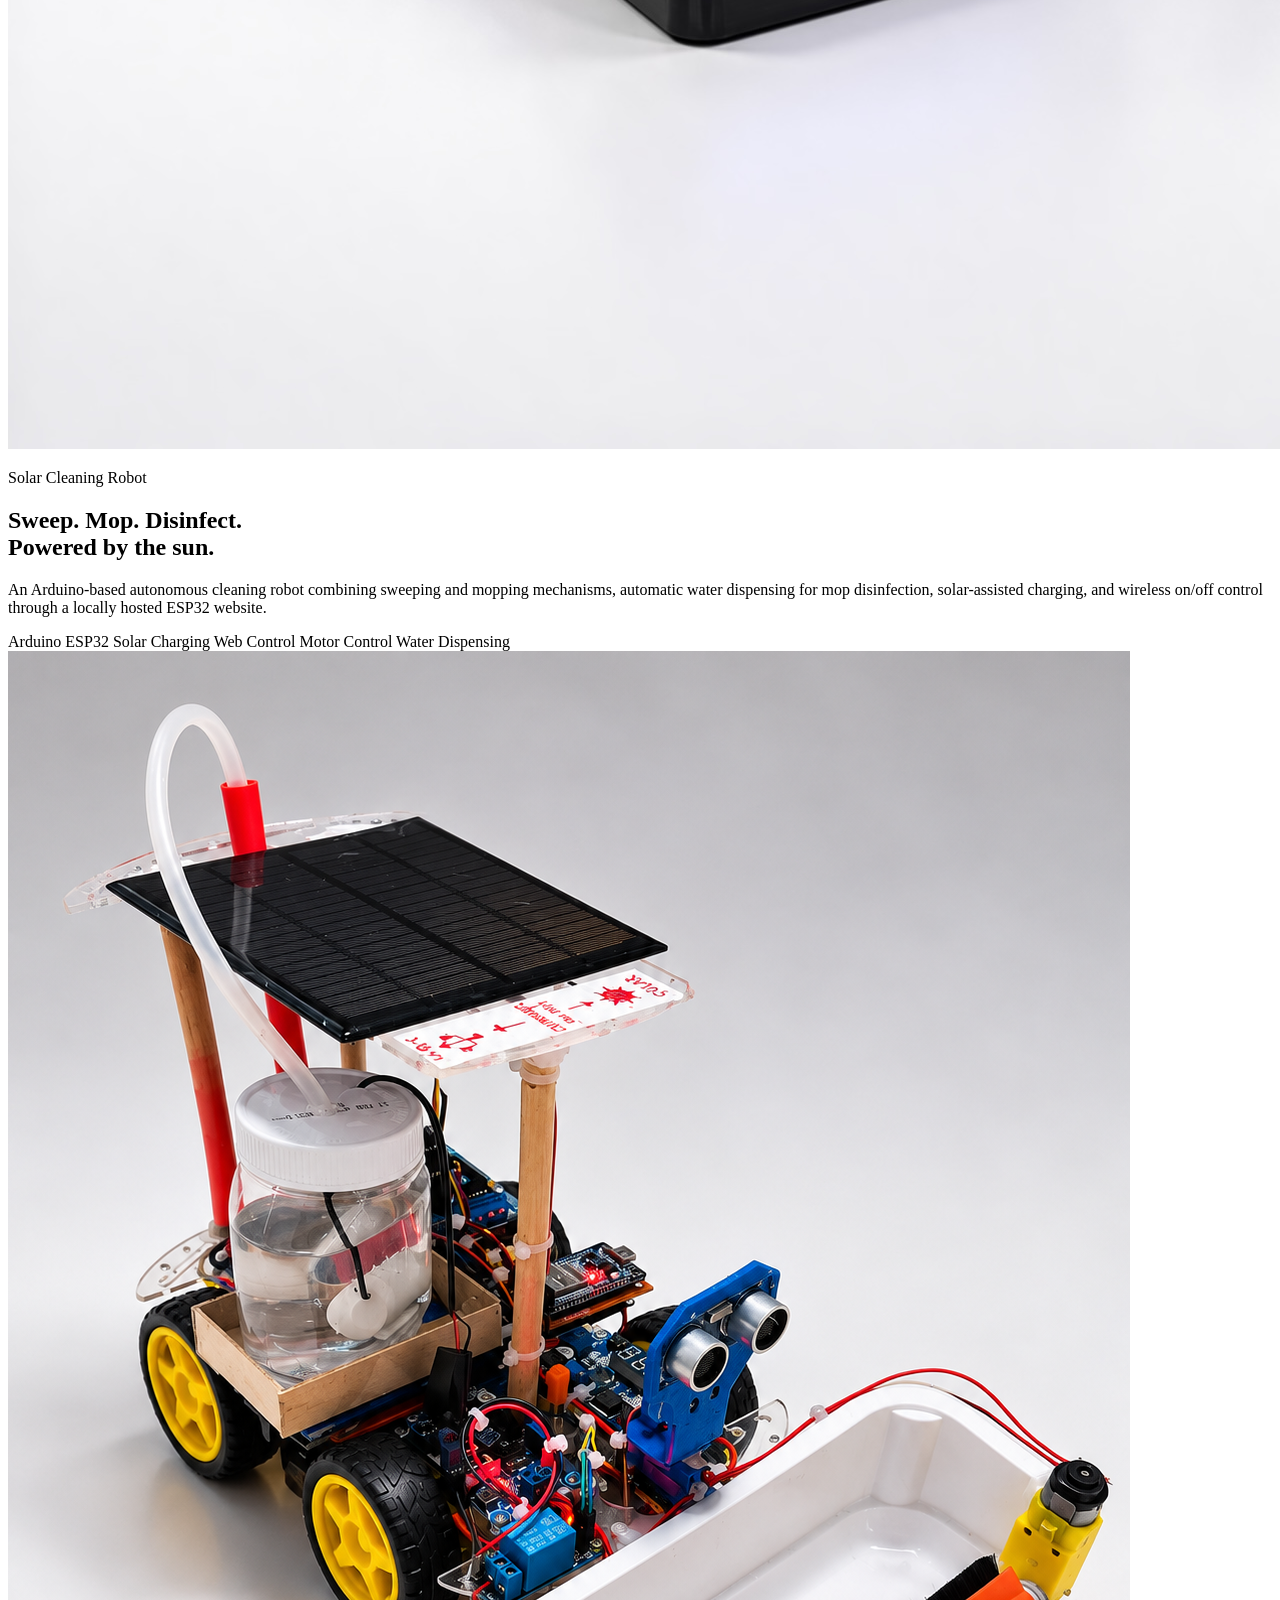
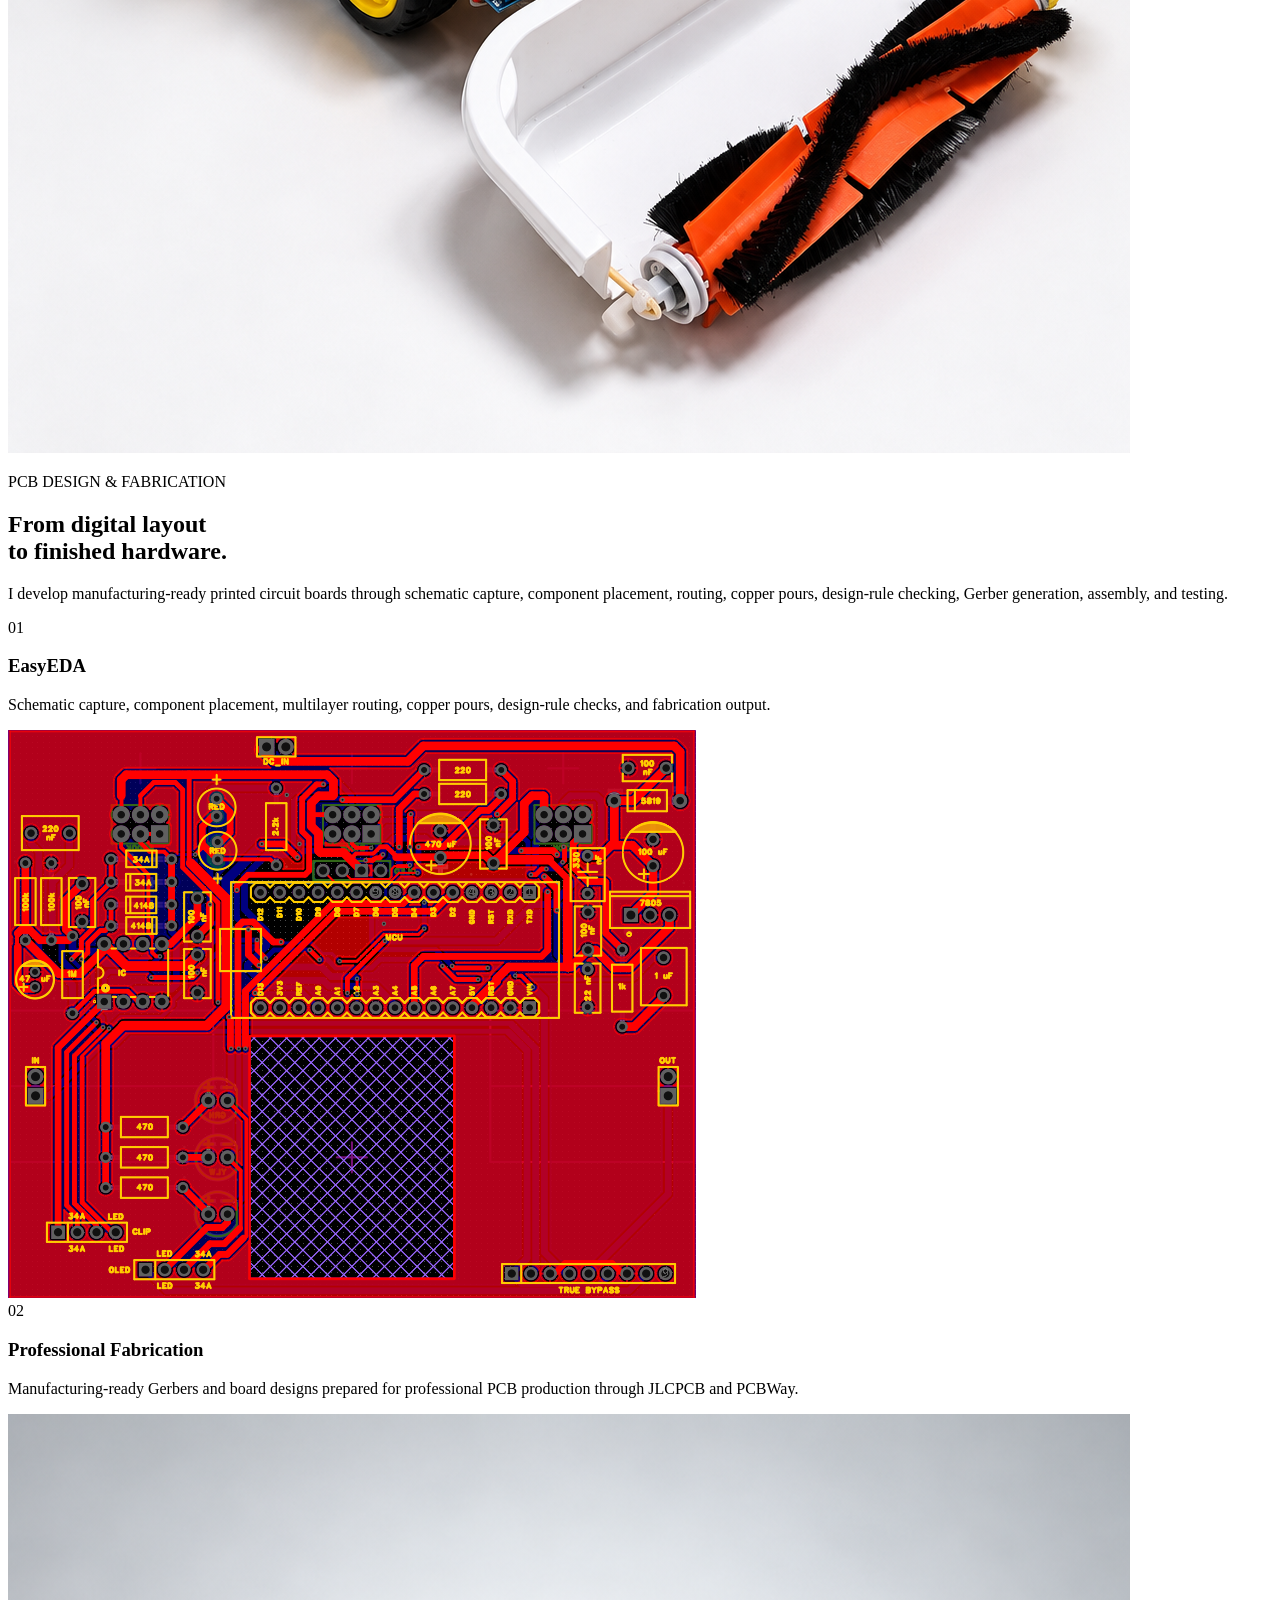
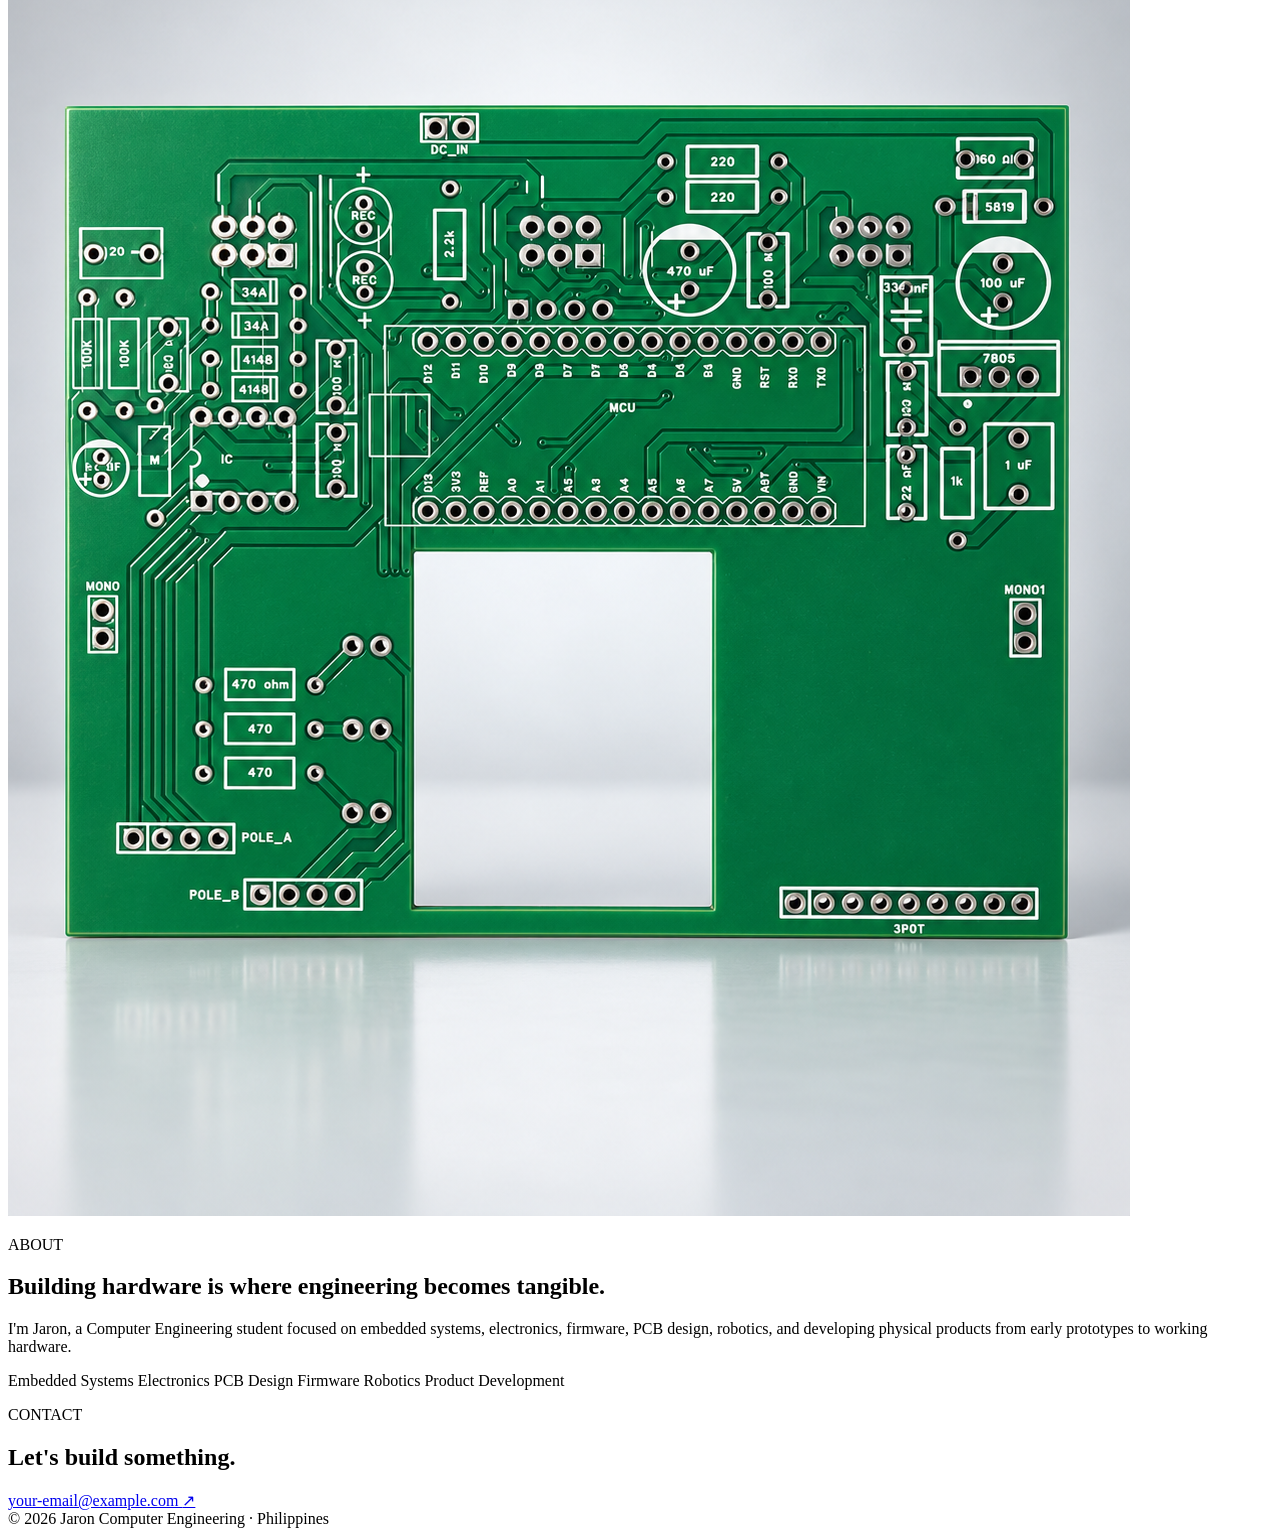
==== commit 87024ed9: "Pics overhaul" ====
--- a/index.html
+++ b/index.html
@@ -234,7 +234,7 @@
                 <div class="large-product-image">
 
                     <img
-                        src="assets/images/coshe1.jpg"
+                        src="assets/images/coshe1.png"
                         alt="coshē PocketReader"
                     >
 
@@ -279,7 +279,7 @@
                     <div class="tile-image">
 
                         <img
-                            src="assets/images/antiparallel1.jpg"
+                            src="assets/images/antiparallel1.png"
                             alt="ANTIPARALLEL guitar overdrive pedal"
                         >
 
@@ -317,7 +317,7 @@
                     <div class="tile-image">
 
                         <img
-                            src="assets/images/emer1.jpg"
+                            src="assets/images/emer1.jpeg"
                             alt="Emergency Messenger device"
                         >
 
@@ -374,7 +374,7 @@
                 <div class="large-product-image robot-image">
 
                     <img
-                        src="assets/images/waterstriprobot1.jpg"
+                        src="assets/images/waterstriprobot1.png"
                         alt="Waterstrip Robot"
                     >
 
@@ -444,7 +444,7 @@
                 <div class="large-product-image cleaner-image">
 
                     <img
-                        src="assets/images/solarcleaner1.jpg"
+                        src="assets/images/solarbot1.png"
                         alt="Solar-powered Arduino cleaning robot with sweep and mop mechanism"
                     >
 
@@ -552,7 +552,7 @@
                     <div class="pcb-card-image">
 
                         <img
-                            src="assets/images/pcb-fab.jpg"
+                            src="assets/images/pcb-fab.png"
                             alt="Professionally manufactured PCB"
                         >
 
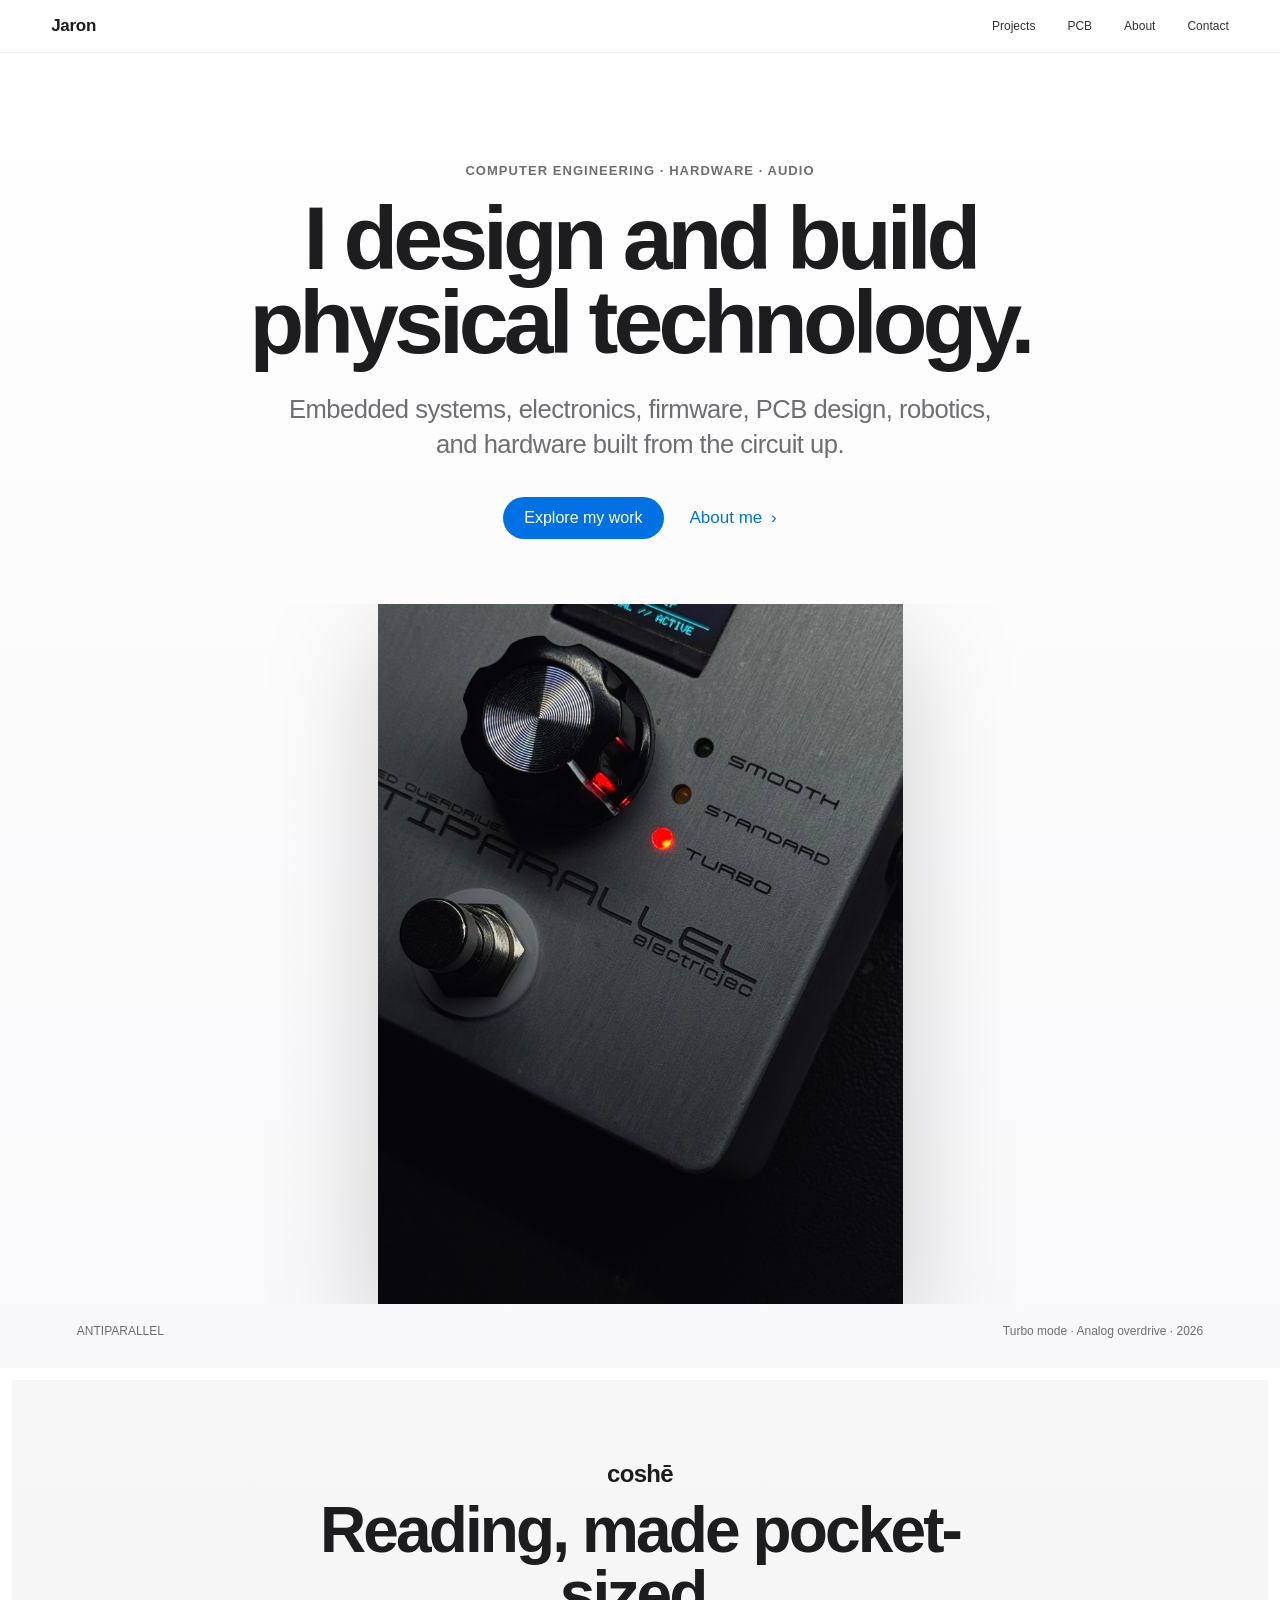
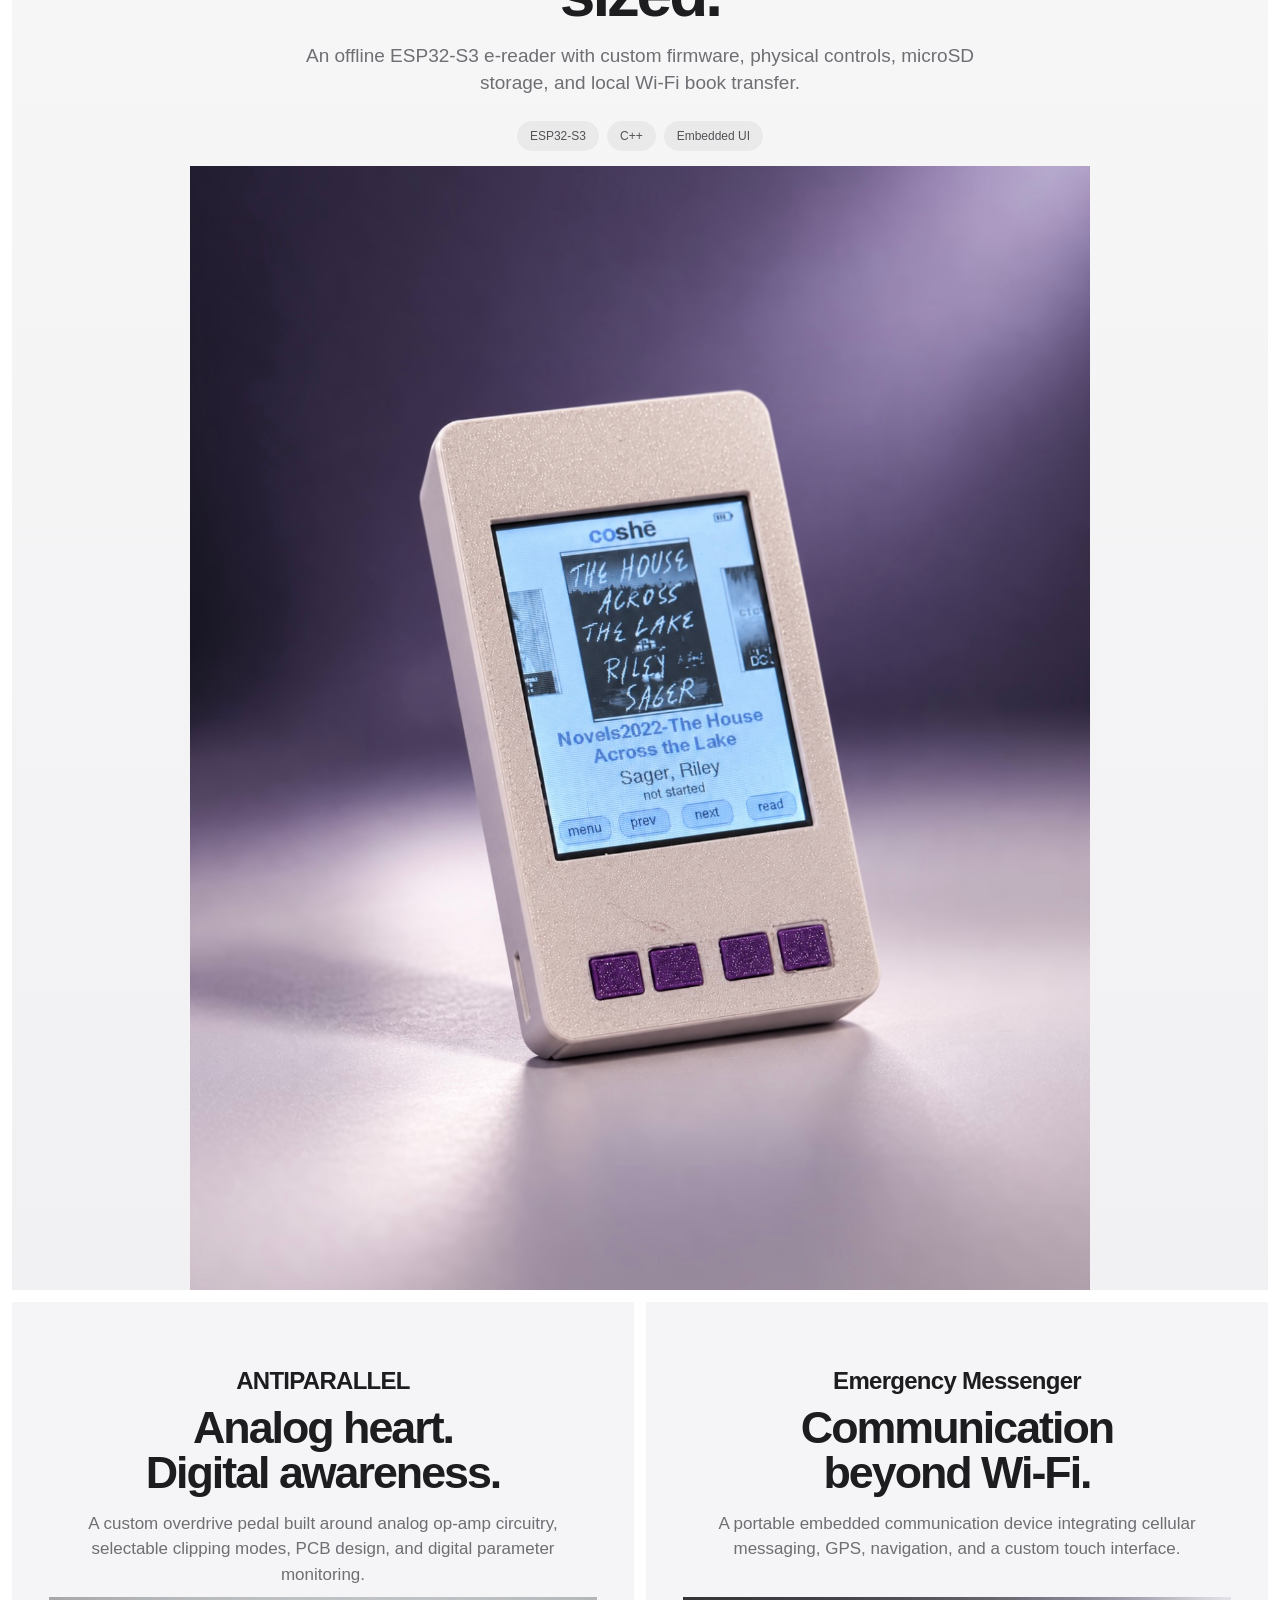
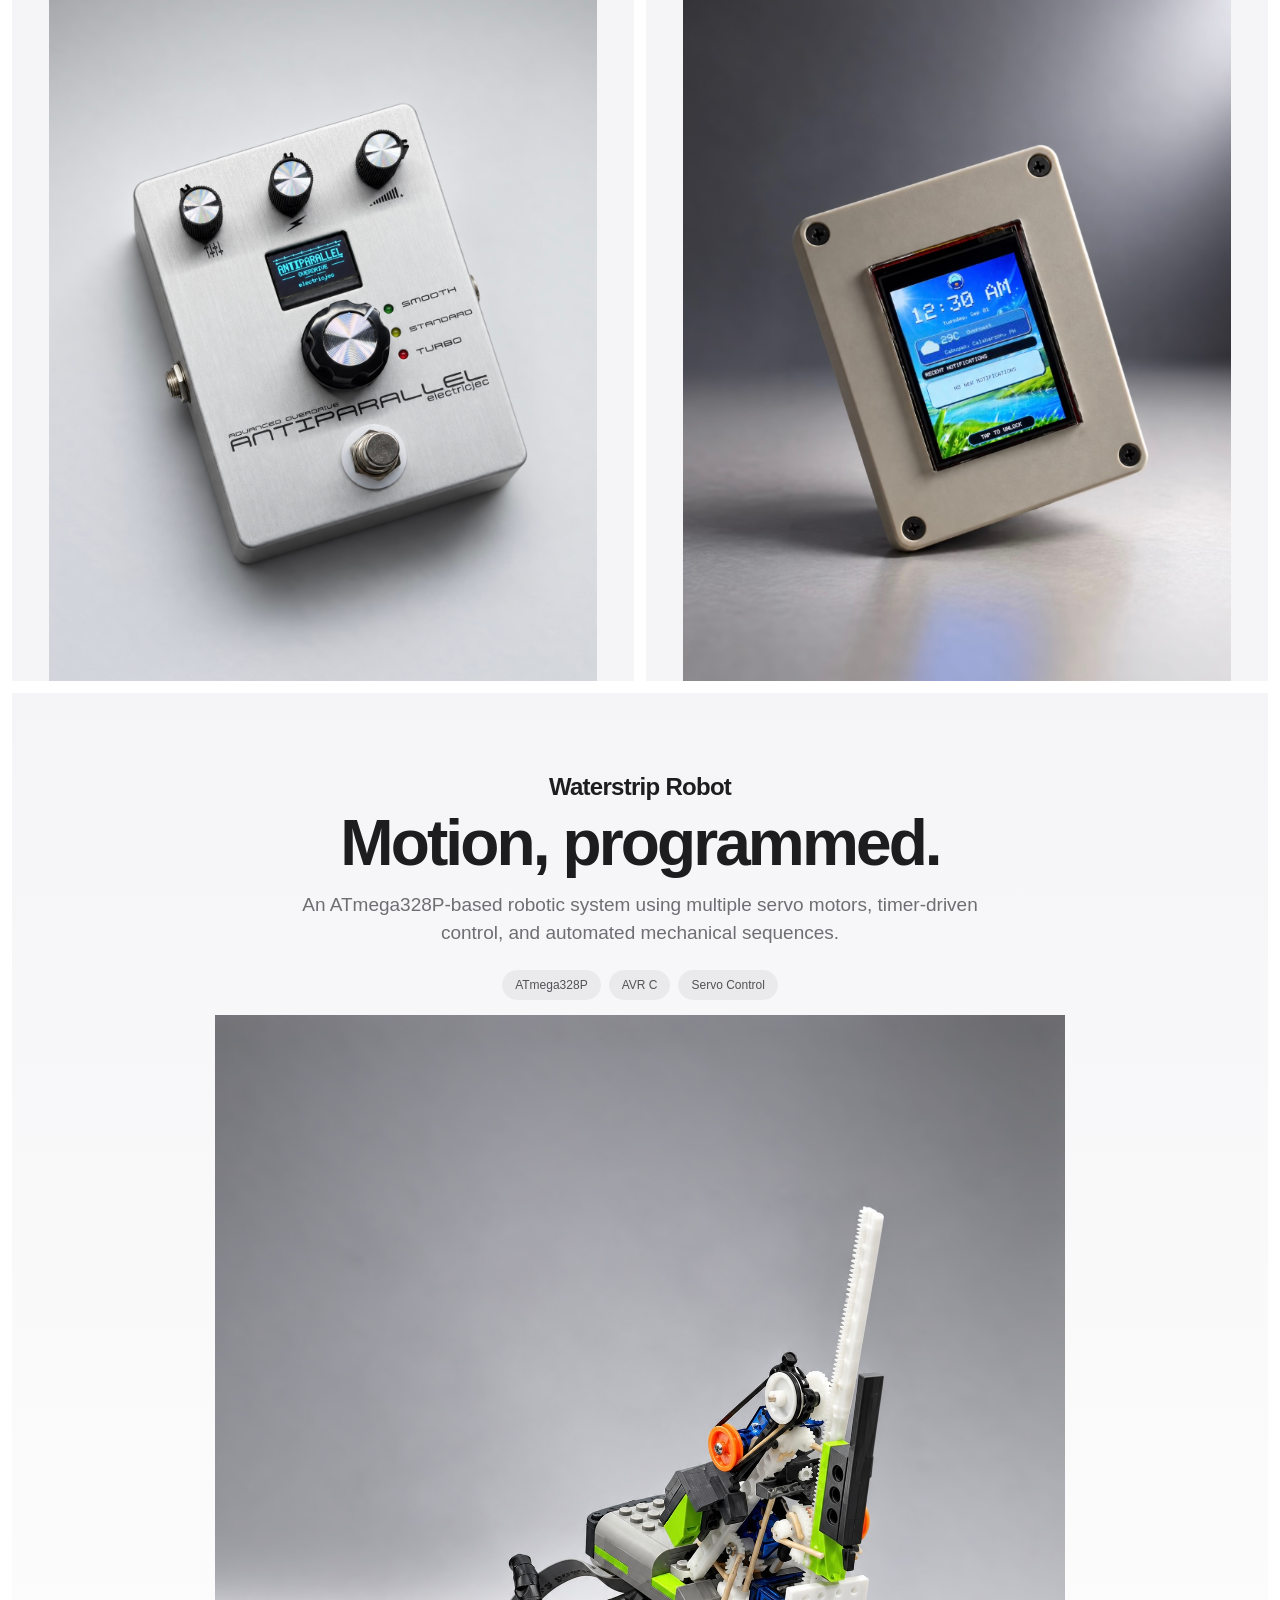
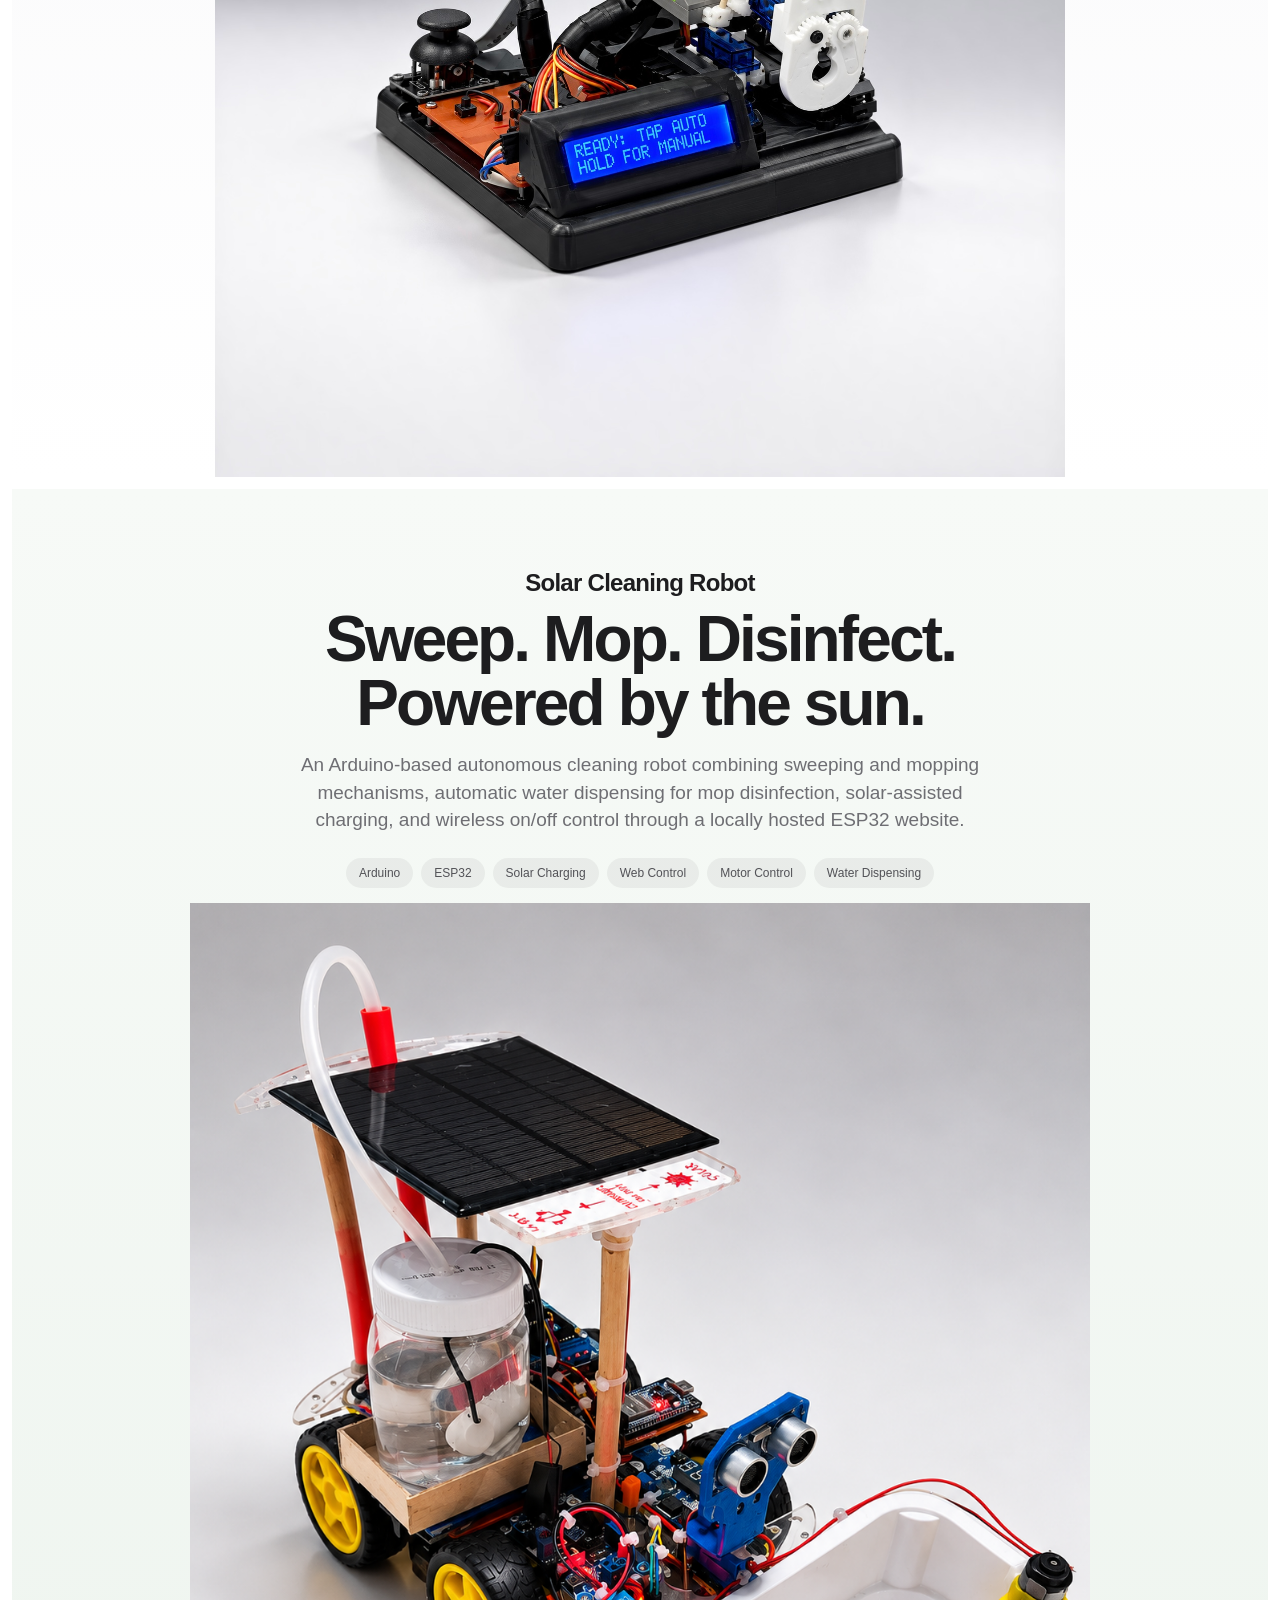
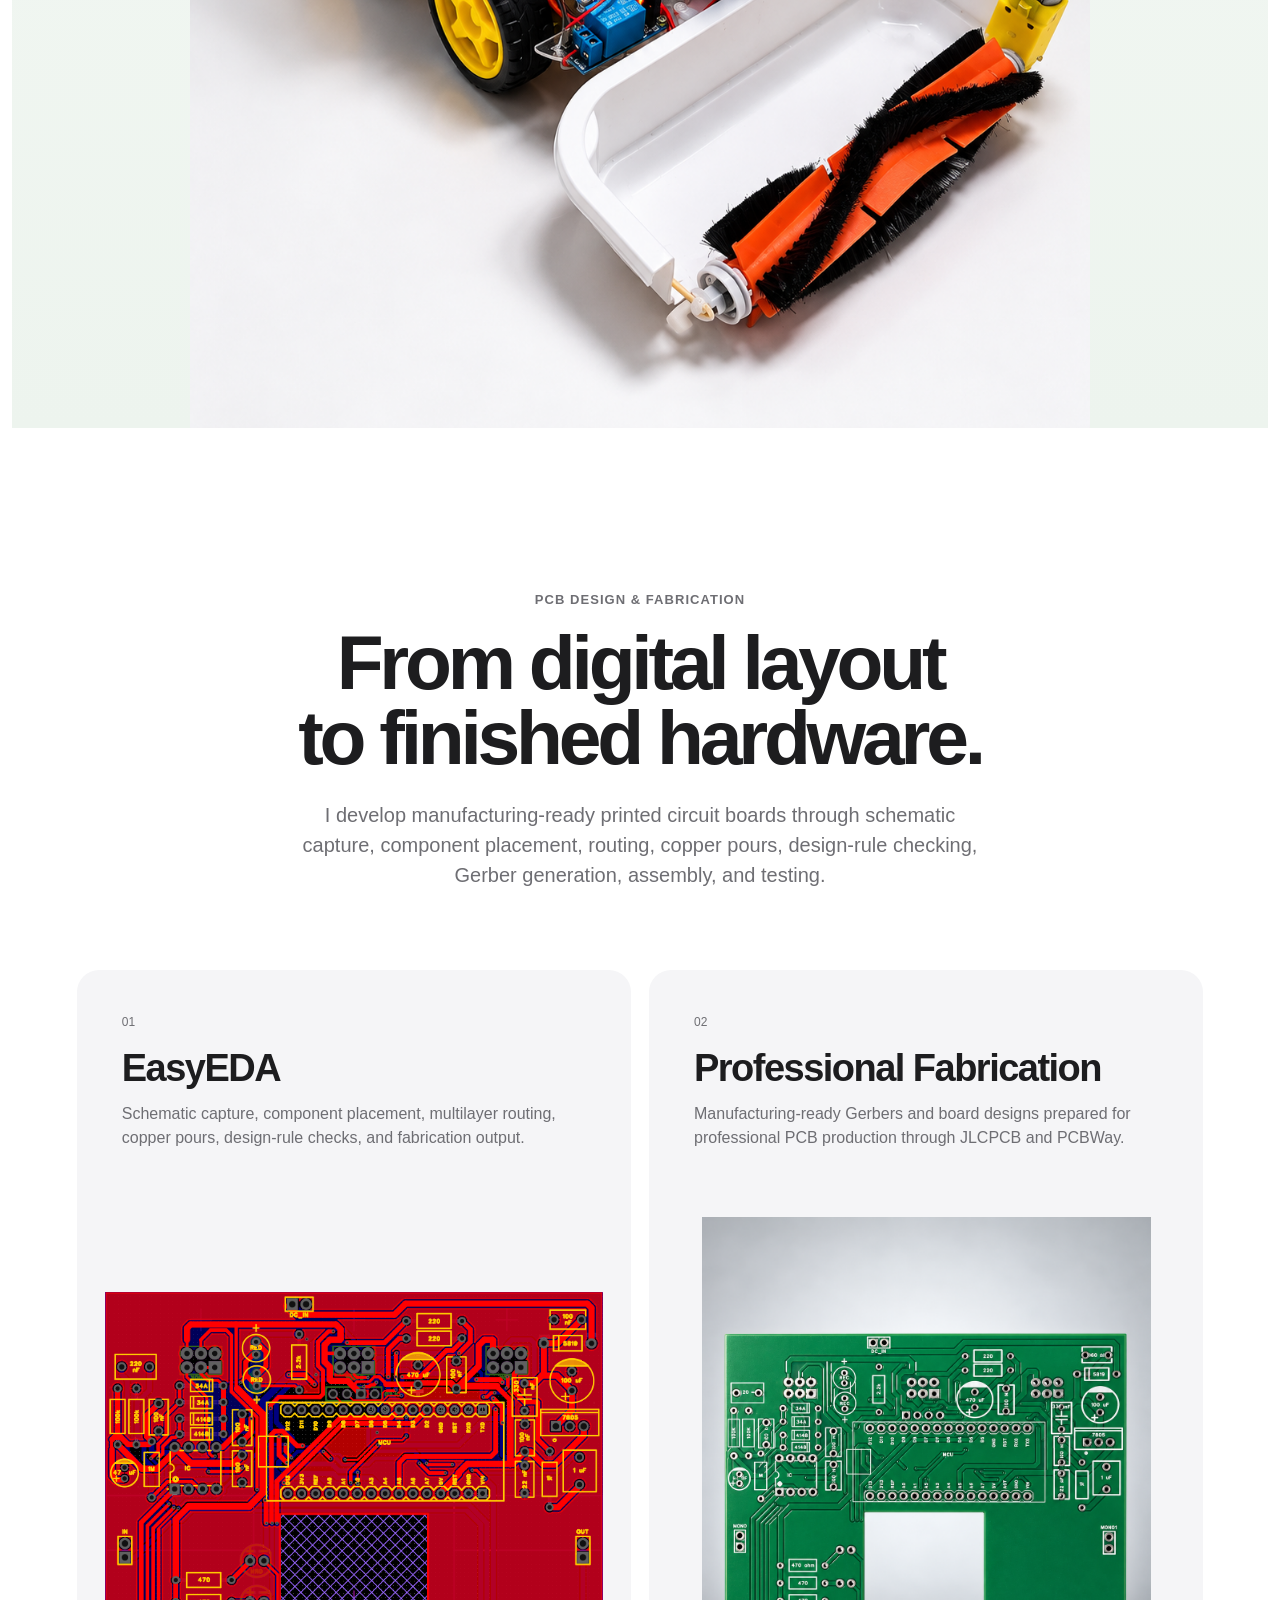
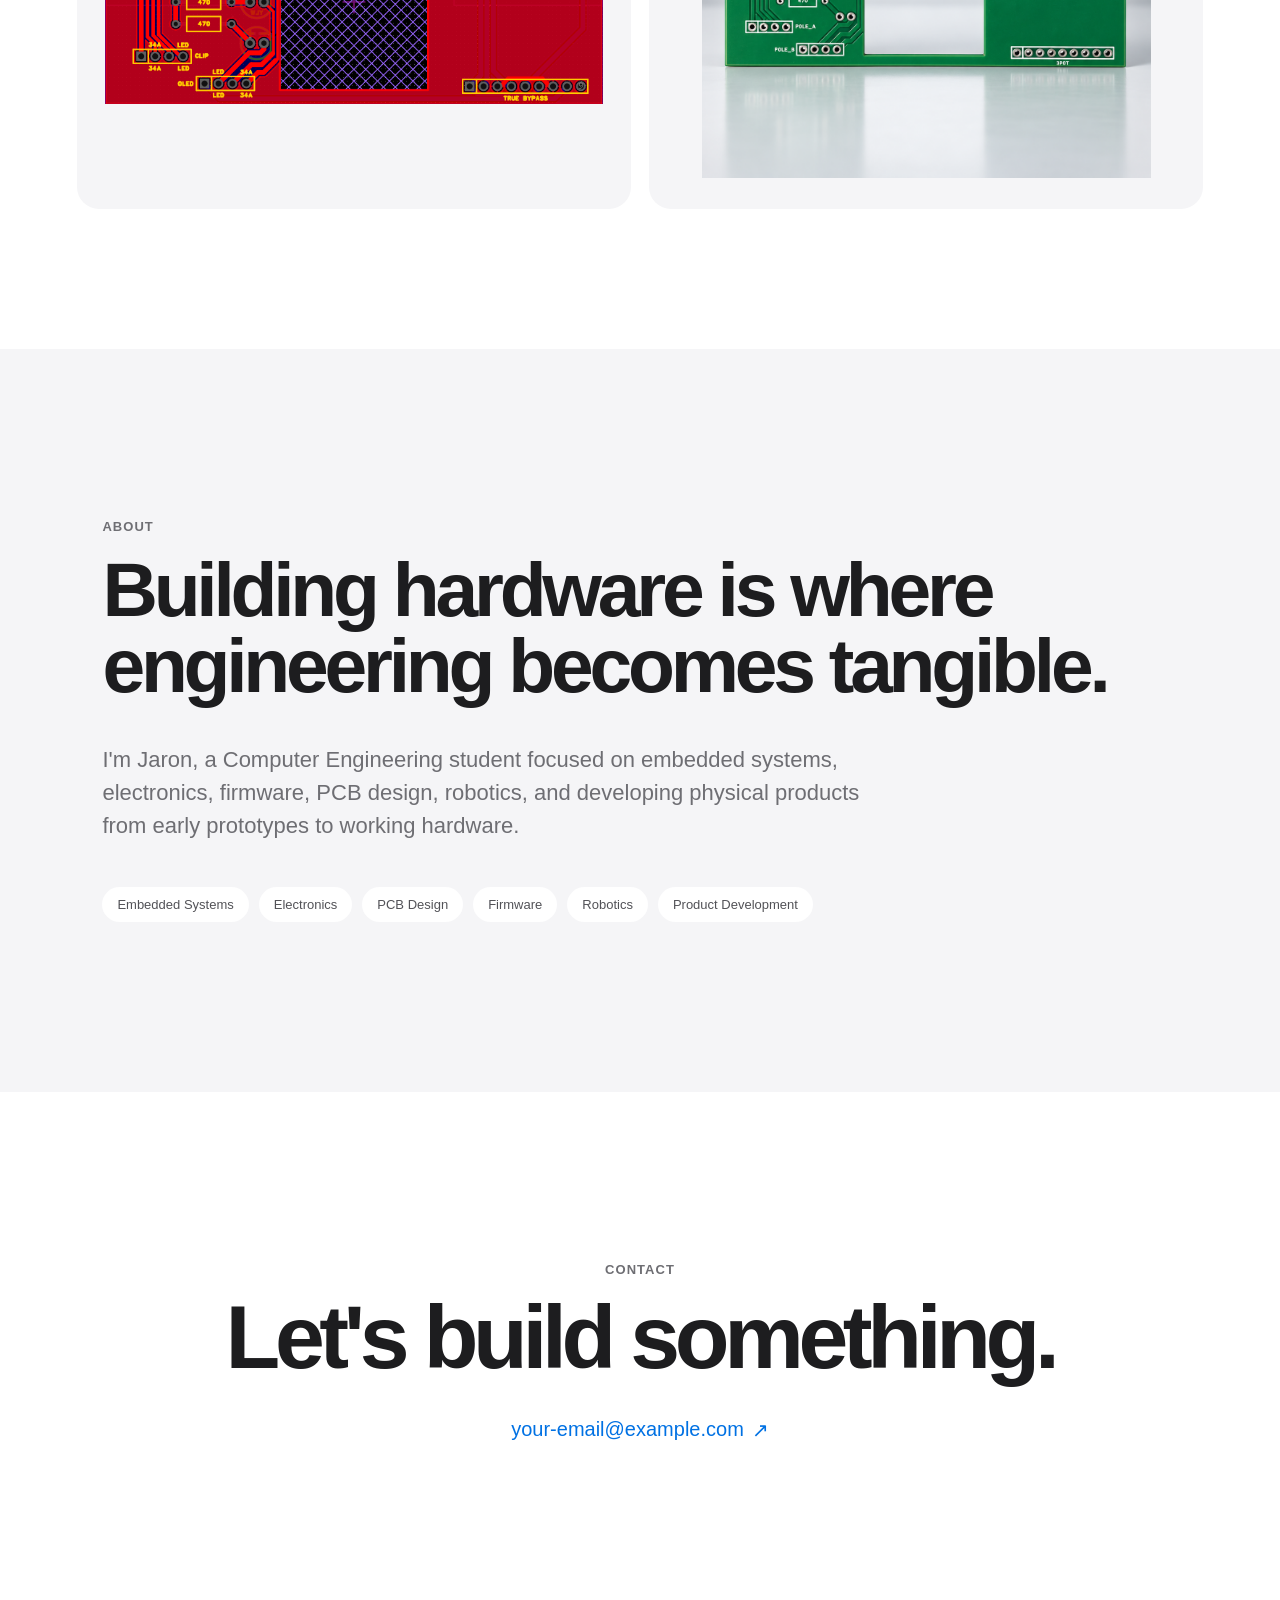
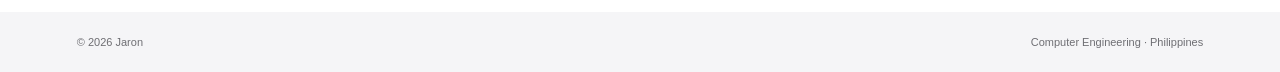
==== commit 40865894: "New hero" ====
--- a/index.html
+++ b/index.html
@@ -103,81 +103,80 @@
     <main>
 
 
-        <!-- =========================
-             HERO
-        ========================== -->
-
-        <section
-            class="hero"
-            id="home"
-        >
-
-            <div class="hero-copy">
-
-                <p class="eyebrow">
-                    COMPUTER ENGINEERING
-                </p>
-
-                <h1>
-                    I design and build<br>
-                    physical technology.
-                </h1>
-
-                <p class="hero-subtitle">
-                    Embedded systems, electronics, firmware,
-                    PCB design, robotics, and products built
-                    from the circuit up.
-                </p>
-
-
-                <div class="hero-actions">
-
-                    <a
-                        class="primary-button"
-                        href="#projects"
-                    >
-                        Explore my work
-                    </a>
-
-                    <a
-                        class="secondary-link"
-                        href="#about"
-                    >
-                        About me
-                        <span>›</span>
-                    </a>
-
-                </div>
+ <!-- =========================
+     HERO
+========================== -->
+
+    <section
+        class="hero"
+        id="home"
+    >
+
+        <div class="hero-copy">
+
+            <p class="eyebrow">
+                COMPUTER ENGINEERING · HARDWARE · AUDIO
+            </p>
+
+            <h1>
+                I design and build<br>
+                physical technology.
+            </h1>
+
+            <p class="hero-subtitle">
+                Embedded systems, electronics, firmware,
+                PCB design, robotics, and hardware built
+                from the circuit up.
+            </p>
+
+
+            <div class="hero-actions">
+
+                <a
+                    class="primary-button"
+                    href="#projects"
+                >
+                    Explore my work
+                </a>
+
+                <a
+                    class="secondary-link"
+                    href="#about"
+                >
+                    About me
+                    <span>›</span>
+                </a>
 
             </div>
 
-
-
-            <div class="hero-product">
-
-                <img
-                    src="assets/images/emer-internal.jpg"
-                    alt="Internal circuitry of the Emergency Messenger"
-                >
-
-            </div>
-
-
-            <div class="hero-caption">
-
-                <span>
-                    Emergency Messenger
-                </span>
-
-                <span>
-                    Embedded hardware · 2026
-                </span>
-
-            </div>
-
-        </section>
-
-
+        </div>
+
+
+        <!-- HERO PRODUCT -->
+
+        <div class="hero-product antiparallel-hero">
+
+            <img
+                src="assets/images/turbo.png"
+                alt="ANTIPARALLEL overdrive pedal in Turbo clipping mode with red LED illuminated"
+            >
+
+        </div>
+
+
+        <div class="hero-caption">
+
+            <span>
+                ANTIPARALLEL
+            </span>
+
+            <span>
+                Turbo mode · Analog overdrive · 2026
+            </span>
+
+        </div>
+
+    </section>
 
         <!-- =========================
              PROJECTS
--- a/style.css
+++ b/style.css
@@ -1,675 +1,1164 @@
-<!DOCTYPE html>
-<html lang="en">
-
-<head>
-
-    <meta charset="UTF-8">
-
-    <meta
-        name="viewport"
-        content="width=device-width, initial-scale=1.0"
-    >
-
-    <title>
-        Jaron | Computer Engineering & Embedded Systems
-    </title>
-
-    <meta
-        name="description"
-        content="Jaron's Computer Engineering portfolio featuring embedded systems, electronics, PCB design, firmware, robotics, and hardware product development."
-    >
-
-    <meta
-        name="author"
-        content="Jaron"
-    >
-
-    <meta
-        name="robots"
-        content="index, follow"
-    >
-
-    <!-- KEEP YOUR REAL GOOGLE VERIFICATION CODE HERE -->
-    <meta
-        name="google-site-verification"
-        content="YOUR-EXISTING-GOOGLE-VERIFICATION-CODE"
-    >
-
-    <link
-        rel="canonical"
-        href="https://electricjec.github.io/"
-    >
-
-    <link
-        rel="stylesheet"
-        href="style.css"
-    >
-
-</head>
-
-
-<body>
-
-
-    <!-- =========================
-         NAVIGATION
-    ========================== -->
-
-    <header class="site-header">
-
-        <nav class="navbar">
-
-            <a
-                href="#home"
-                class="brand"
-            >
-                Jaron
-            </a>
-
-
-            <div class="nav-links">
-
-                <a href="#projects">
-                    Projects
-                </a>
-
-                <a href="#pcb">
-                    PCB
-                </a>
-
-                <a href="#about">
-                    About
-                </a>
-
-                <a href="#contact">
-                    Contact
-                </a>
-
-            </div>
-
-        </nav>
-
-    </header>
-
-
-
-    <main>
-
-
-        <!-- =========================
-             HERO
-        ========================== -->
-
-        <section
-            class="hero"
-            id="home"
-        >
-
-            <div class="hero-copy">
-
-                <p class="eyebrow">
-                    COMPUTER ENGINEERING
-                </p>
-
-                <h1>
-                    I design and build<br>
-                    physical technology.
-                </h1>
-
-                <p class="hero-subtitle">
-                    Embedded systems, electronics, firmware,
-                    PCB design, robotics, and products built
-                    from the circuit up.
-                </p>
-
-
-                <div class="hero-actions">
-
-                    <a
-                        class="primary-button"
-                        href="#projects"
-                    >
-                        Explore my work
-                    </a>
-
-                    <a
-                        class="secondary-link"
-                        href="#about"
-                    >
-                        About me
-                        <span>›</span>
-                    </a>
-
-                </div>
-
-            </div>
-
-
-
-            <div class="hero-product">
-
-                <img
-                    src="assets/images/emer-internal.jpg"
-                    alt="Internal circuitry of the Emergency Messenger"
-                >
-
-            </div>
-
-
-            <div class="hero-caption">
-
-                <span>
-                    Emergency Messenger
-                </span>
-
-                <span>
-                    Embedded hardware · 2026
-                </span>
-
-            </div>
-
-        </section>
-
-
-
-        <!-- =========================
-             PROJECTS
-        ========================== -->
-
-        <section
-            class="projects-section"
-            id="projects"
-        >
-
-
-            <!-- =====================
-                 COSHĒ
-            ====================== -->
-
-            <article class="product-feature coshe-feature">
-
-                <div class="product-copy centered-copy">
-
-                    <p class="product-label">
-                        coshē
-                    </p>
-
-                    <h2>
-                        Reading, made pocket-sized.
-                    </h2>
-
-                    <p class="product-description">
-                        An offline ESP32-S3 e-reader with custom
-                        firmware, physical controls, microSD storage,
-                        and local Wi-Fi book transfer.
-                    </p>
-
-
-                    <div class="product-actions">
-
-                        <span>
-                            ESP32-S3
-                        </span>
-
-                        <span>
-                            C++
-                        </span>
-
-                        <span>
-                            Embedded UI
-                        </span>
-
-                    </div>
-
-                </div>
-
-
-                <div class="large-product-image">
-
-                    <img
-                        src="assets/images/coshe1.jpg"
-                        alt="coshē PocketReader"
-                    >
-
-                </div>
-
-            </article>
-
-
-
-            <!-- =====================
-                 TWO COLUMN GRID
-            ====================== -->
-
-            <div class="product-grid">
-
-
-                <!-- ANTIPARALLEL -->
-
-                <article class="product-tile">
-
-                    <div class="tile-copy">
-
-                        <p class="product-label">
-                            ANTIPARALLEL
-                        </p>
-
-                        <h2>
-                            Analog heart.<br>
-                            Digital awareness.
-                        </h2>
-
-                        <p>
-                            A custom overdrive pedal built around
-                            analog op-amp circuitry, selectable
-                            clipping modes, PCB design, and digital
-                            parameter monitoring.
-                        </p>
-
-                    </div>
-
-
-                    <div class="tile-image">
-
-                        <img
-                            src="assets/images/antiparallel1.jpg"
-                            alt="ANTIPARALLEL guitar overdrive pedal"
-                        >
-
-                    </div>
-
-                </article>
-
-
-
-                <!-- EMERGENCY MESSENGER -->
-
-                <article class="product-tile">
-
-                    <div class="tile-copy">
-
-                        <p class="product-label">
-                            Emergency Messenger
-                        </p>
-
-                        <h2>
-                            Communication<br>
-                            beyond Wi-Fi.
-                        </h2>
-
-                        <p>
-                            A portable embedded communication
-                            device integrating cellular messaging,
-                            GPS, navigation, and a custom touch
-                            interface.
-                        </p>
-
-                    </div>
-
-
-                    <div class="tile-image">
-
-                        <img
-                            src="assets/images/emer1.jpg"
-                            alt="Emergency Messenger device"
-                        >
-
-                    </div>
-
-                </article>
-
-            </div>
-
-
-
-            <!-- =====================
-                 WATERSTRIP ROBOT
-            ====================== -->
-
-            <article class="product-feature robot-feature">
-
-                <div class="product-copy centered-copy">
-
-                    <p class="product-label">
-                        Waterstrip Robot
-                    </p>
-
-                    <h2>
-                        Motion, programmed.
-                    </h2>
-
-                    <p class="product-description">
-                        An ATmega328P-based robotic system using
-                        multiple servo motors, timer-driven control,
-                        and automated mechanical sequences.
-                    </p>
-
-
-                    <div class="product-actions">
-
-                        <span>
-                            ATmega328P
-                        </span>
-
-                        <span>
-                            AVR C
-                        </span>
-
-                        <span>
-                            Servo Control
-                        </span>
-
-                    </div>
-
-                </div>
-
-
-                <div class="large-product-image robot-image">
-
-                    <img
-                        src="assets/images/waterstriprobot1.jpg"
-                        alt="Waterstrip Robot"
-                    >
-
-                </div>
-
-            </article>
-
-
-
-            <!-- =====================
-                 SOLAR CLEANING ROBOT
-            ====================== -->
-
-            <article class="product-feature cleaner-feature">
-
-                <div class="product-copy centered-copy">
-
-                    <p class="product-label">
-                        Solar Cleaning Robot
-                    </p>
-
-                    <h2>
-                        Sweep. Mop. Disinfect.<br>
-                        Powered by the sun.
-                    </h2>
-
-                    <p class="product-description">
-                        An Arduino-based autonomous cleaning robot
-                        combining sweeping and mopping mechanisms,
-                        automatic water dispensing for mop disinfection,
-                        solar-assisted charging, and wireless on/off
-                        control through a locally hosted ESP32 website.
-                    </p>
-
-
-                    <div class="product-actions">
-
-                        <span>
-                            Arduino
-                        </span>
-
-                        <span>
-                            ESP32
-                        </span>
-
-                        <span>
-                            Solar Charging
-                        </span>
-
-                        <span>
-                            Web Control
-                        </span>
-
-                        <span>
-                            Motor Control
-                        </span>
-
-                        <span>
-                            Water Dispensing
-                        </span>
-
-                    </div>
-
-                </div>
-
-
-                <div class="large-product-image cleaner-image">
-
-                    <img
-                        src="assets/images/solarcleaner1.jpg"
-                        alt="Solar-powered Arduino cleaning robot with sweep and mop mechanism"
-                    >
-
-                </div>
-
-            </article>
-
-        </section>
-
-
-
-        <!-- =========================
-             PCB DESIGN
-        ========================== -->
-
-        <section
-            class="pcb-section"
-            id="pcb"
-        >
-
-            <div class="pcb-heading">
-
-                <p class="eyebrow">
-                    PCB DESIGN & FABRICATION
-                </p>
-
-                <h2>
-                    From digital layout<br>
-                    to finished hardware.
-                </h2>
-
-                <p>
-                    I develop manufacturing-ready printed circuit
-                    boards through schematic capture, component
-                    placement, routing, copper pours, design-rule
-                    checking, Gerber generation, assembly, and testing.
-                </p>
-
-            </div>
-
-
-
-            <div class="pcb-showcase">
-
-
-                <!-- EASYEDA -->
-
-                <div class="pcb-card">
-
-                    <div class="pcb-card-copy">
-
-                        <span>
-                            01
-                        </span>
-
-                        <h3>
-                            EasyEDA
-                        </h3>
-
-                        <p>
-                            Schematic capture, component placement,
-                            multilayer routing, copper pours,
-                            design-rule checks, and fabrication output.
-                        </p>
-
-                    </div>
-
-
-                    <div class="pcb-card-image">
-
-                        <img
-                            src="assets/images/pcb-easyeda.jpg"
-                            alt="PCB layout designed in EasyEDA"
-                        >
-
-                    </div>
-
-                </div>
-
-
-
-                <!-- PROFESSIONAL FABRICATION -->
-
-                <div class="pcb-card">
-
-                    <div class="pcb-card-copy">
-
-                        <span>
-                            02
-                        </span>
-
-                        <h3>
-                            Professional Fabrication
-                        </h3>
-
-                        <p>
-                            Manufacturing-ready Gerbers and board
-                            designs prepared for professional PCB
-                            production through JLCPCB and PCBWay.
-                        </p>
-
-                    </div>
-
-
-                    <div class="pcb-card-image">
-
-                        <img
-                            src="assets/images/pcb-fab.jpg"
-                            alt="Professionally manufactured PCB"
-                        >
-
-                    </div>
-
-                </div>
-
-            </div>
-
-        </section>
-
-
-
-        <!-- =========================
-             ABOUT
-        ========================== -->
-
-        <section
-            class="about-section"
-            id="about"
-        >
-
-            <p class="eyebrow">
-                ABOUT
-            </p>
-
-
-            <h2>
-                Building hardware is where
-                engineering becomes tangible.
-            </h2>
-
-
-            <p class="about-body">
-                I'm Jaron, a Computer Engineering student focused
-                on embedded systems, electronics, firmware,
-                PCB design, robotics, and developing physical
-                products from early prototypes to working hardware.
-            </p>
-
-
-            <div class="skills">
-
-                <span>
-                    Embedded Systems
-                </span>
-
-                <span>
-                    Electronics
-                </span>
-
-                <span>
-                    PCB Design
-                </span>
-
-                <span>
-                    Firmware
-                </span>
-
-                <span>
-                    Robotics
-                </span>
-
-                <span>
-                    Product Development
-                </span>
-
-            </div>
-
-        </section>
-
-
-
-        <!-- =========================
-             CONTACT
-        ========================== -->
-
-        <section
-            class="contact-section"
-            id="contact"
-        >
-
-            <p class="eyebrow">
-                CONTACT
-            </p>
-
-            <h2>
-                Let's build something.
-            </h2>
-
-            <a
-                class="contact-link"
-                href="mailto:your-email@example.com"
-            >
-                your-email@example.com
-                <span>↗</span>
-            </a>
-
-        </section>
-
-
-    </main>
-
-
-
-    <!-- =========================
-         FOOTER
-    ========================== -->
-
-    <footer>
-
-        <span>
-            © 2026 Jaron
-        </span>
-
-        <span>
-            Computer Engineering · Philippines
-        </span>
-
-    </footer>
-
-
-    <script src="script.js"></script>
-
-</body>
-
-</html>+/* ==================================================
+   DESIGN SYSTEM
+================================================== */
+
+:root {
+    --white: #ffffff;
+    --page: #f5f5f7;
+
+    --text: #1d1d1f;
+    --secondary: #6e6e73;
+
+    --blue: #0071e3;
+    --blue-hover: #0077ed;
+
+    --dark: #000000;
+
+    --radius-large: 30px;
+    --radius-medium: 22px;
+
+    --max-width: 1440px;
+}
+
+
+/* ==================================================
+   RESET
+================================================== */
+
+* {
+    box-sizing: border-box;
+}
+
+html {
+    scroll-behavior: smooth;
+}
+
+body {
+    margin: 0;
+
+    background: var(--white);
+    color: var(--text);
+
+    font-family:
+        -apple-system,
+        BlinkMacSystemFont,
+        "SF Pro Display",
+        "SF Pro Text",
+        "Segoe UI",
+        Helvetica,
+        Arial,
+        sans-serif;
+
+    -webkit-font-smoothing: antialiased;
+    text-rendering: optimizeLegibility;
+}
+
+img {
+    display: block;
+    max-width: 100%;
+}
+
+a {
+    color: inherit;
+    text-decoration: none;
+}
+
+h1,
+h2,
+h3,
+p {
+    margin-top: 0;
+}
+
+
+/* ==================================================
+   NAVIGATION
+================================================== */
+
+.site-header {
+    position: sticky;
+    top: 0;
+
+    z-index: 1000;
+
+    background: rgba(255, 255, 255, 0.78);
+
+    backdrop-filter: saturate(180%) blur(20px);
+    -webkit-backdrop-filter: saturate(180%) blur(20px);
+
+    border-bottom: 1px solid rgba(0, 0, 0, 0.06);
+}
+
+.navbar {
+    width: min(92%, 1200px);
+    height: 52px;
+
+    margin: auto;
+
+    display: flex;
+    align-items: center;
+    justify-content: space-between;
+}
+
+.brand {
+    font-size: 17px;
+    font-weight: 600;
+
+    letter-spacing: -0.3px;
+}
+
+.nav-links {
+    display: flex;
+    gap: 32px;
+}
+
+.nav-links a {
+    color: #333336;
+
+    font-size: 12px;
+
+    transition: opacity 0.2s ease;
+}
+
+.nav-links a:hover {
+    opacity: 0.55;
+}
+
+
+/* ==================================================
+   GENERAL
+================================================== */
+
+.eyebrow {
+    margin-bottom: 18px;
+
+    color: var(--secondary);
+
+    font-size: 13px;
+    font-weight: 600;
+
+    letter-spacing: 0.08em;
+
+    text-transform: uppercase;
+}
+
+
+/* ==================================================
+   HERO
+================================================== */
+
+.hero {
+    position: relative;
+
+    overflow: hidden;
+
+    padding:
+        110px
+        6vw
+        0;
+
+    text-align: center;
+
+    background:
+        linear-gradient(
+            180deg,
+            #ffffff 0%,
+            #f8f8fa 100%
+        );
+}
+
+.hero-copy {
+    position: relative;
+
+    z-index: 2;
+
+    max-width: 1050px;
+
+    margin: auto;
+}
+
+.hero h1 {
+    margin-bottom: 28px;
+
+    font-size: clamp(60px, 7vw, 112px);
+
+    font-weight: 600;
+
+    line-height: 0.94;
+
+    letter-spacing: -0.055em;
+}
+
+.hero-subtitle {
+    max-width: 720px;
+
+    margin:
+        0
+        auto
+        35px;
+
+    color: var(--secondary);
+
+    font-size: clamp(19px, 2vw, 26px);
+
+    line-height: 1.35;
+
+    letter-spacing: -0.02em;
+}
+
+.hero-actions {
+    display: flex;
+
+    justify-content: center;
+    align-items: center;
+
+    gap: 26px;
+
+    margin-bottom: 65px;
+}
+
+
+/* ==================================================
+   BUTTONS
+================================================== */
+
+.primary-button {
+    padding: 12px 21px;
+
+    background: var(--blue);
+
+    color: var(--white);
+
+    border-radius: 999px;
+
+    font-size: 16px;
+
+    transition:
+        background 0.2s ease,
+        transform 0.2s ease;
+}
+
+.primary-button:hover {
+    background: var(--blue-hover);
+
+    transform: translateY(-1px);
+}
+
+.secondary-link {
+    color: var(--blue);
+
+    font-size: 17px;
+}
+
+.secondary-link span {
+    margin-left: 4px;
+}
+
+
+/* ==================================================
+   HERO PRODUCT IMAGE
+================================================== */
+
+.hero-product {
+    width: min(1100px, 90vw);
+
+    height: min(650px, 60vw);
+
+    margin: auto;
+
+    display: flex;
+    align-items: center;
+    justify-content: center;
+
+    overflow: hidden;
+}
+
+.hero-product img {
+    width: 100%;
+    height: 100%;
+
+    object-fit: contain;
+    object-position: center bottom;
+
+    filter:
+        drop-shadow(
+            0
+            30px
+            45px
+            rgba(0, 0, 0, 0.12)
+        );
+}
+
+.hero-caption {
+    width: min(100%, 1180px);
+
+    margin: auto;
+
+    padding: 20px 0 30px;
+
+    display: flex;
+    justify-content: space-between;
+
+    color: var(--secondary);
+
+    font-size: 12px;
+}
+
+
+/* ==================================================
+   PROJECTS
+================================================== */
+
+.projects-section {
+    padding: 12px;
+
+    background: var(--white);
+}
+
+
+/* ==================================================
+   LARGE PRODUCT FEATURE
+================================================== */
+
+.product-feature {
+    min-height: 850px;
+
+    margin-bottom: 12px;
+
+    overflow: hidden;
+
+    position: relative;
+
+    display: flex;
+    flex-direction: column;
+
+    background: var(--page);
+}
+
+.centered-copy {
+    max-width: 850px;
+
+    margin: 0 auto;
+
+    padding:
+        80px
+        30px
+        15px;
+
+    text-align: center;
+
+    position: relative;
+
+    z-index: 2;
+}
+
+.product-label {
+    margin-bottom: 10px;
+
+    font-size: 24px;
+    font-weight: 600;
+
+    letter-spacing: -0.03em;
+}
+
+.product-copy h2,
+.tile-copy h2 {
+    margin-bottom: 16px;
+
+    font-size: clamp(44px, 5vw, 72px);
+
+    font-weight: 600;
+
+    line-height: 1;
+
+    letter-spacing: -0.045em;
+}
+
+.product-description {
+    max-width: 680px;
+
+    margin:
+        0
+        auto
+        24px;
+
+    color: var(--secondary);
+
+    font-size: 19px;
+
+    line-height: 1.45;
+}
+
+.product-actions {
+    display: flex;
+
+    justify-content: center;
+
+    flex-wrap: wrap;
+
+    gap: 8px;
+}
+
+.product-actions span {
+    padding: 8px 13px;
+
+    background: rgba(0, 0, 0, 0.05);
+
+    border-radius: 999px;
+
+    color: #525257;
+
+    font-size: 12px;
+}
+
+
+/* ==================================================
+   LARGE PRODUCT IMAGES
+================================================== */
+
+.large-product-image {
+    flex: 1;
+
+    min-height: 500px;
+
+    display: flex;
+    justify-content: center;
+    align-items: flex-end;
+
+    overflow: hidden;
+}
+
+.large-product-image img {
+    width: min(900px, 86%);
+
+    height: 100%;
+
+    object-fit: contain;
+    object-position: center bottom;
+
+    transition: transform 0.8s ease;
+}
+
+.product-feature:hover .large-product-image img {
+    transform: scale(1.015);
+}
+
+
+/* ==================================================
+   TWO COLUMN PRODUCT GRID
+================================================== */
+
+.product-grid {
+    display: grid;
+
+    grid-template-columns:
+        repeat(2, minmax(0, 1fr));
+
+    gap: 12px;
+
+    margin-bottom: 12px;
+}
+
+.product-tile {
+    min-height: 780px;
+
+    position: relative;
+
+    overflow: hidden;
+
+    display: flex;
+    flex-direction: column;
+
+    background: var(--page);
+}
+
+.tile-copy {
+    position: relative;
+
+    z-index: 2;
+
+    padding:
+        65px
+        55px
+        10px;
+
+    text-align: center;
+}
+
+.tile-copy h2 {
+    font-size: clamp(38px, 3.5vw, 58px);
+}
+
+.tile-copy > p:last-child {
+    max-width: 520px;
+
+    margin:
+        0
+        auto;
+
+    color: var(--secondary);
+
+    font-size: 17px;
+
+    line-height: 1.5;
+}
+
+.tile-image {
+    flex: 1;
+
+    min-height: 390px;
+
+    display: flex;
+    justify-content: center;
+    align-items: flex-end;
+
+    overflow: hidden;
+}
+
+.tile-image img {
+    width: 88%;
+    height: 100%;
+
+    object-fit: contain;
+    object-position: center bottom;
+
+    transition: transform 0.7s ease;
+}
+
+.product-tile:hover .tile-image img {
+    transform: scale(1.02);
+}
+
+
+/* ==================================================
+   COSHĒ
+================================================== */
+
+.coshe-feature {
+    background:
+        linear-gradient(
+            180deg,
+            #f7f7f8 0%,
+            #f1f1f3 100%
+        );
+}
+
+
+/* ==================================================
+   WATERSTRIP ROBOT
+================================================== */
+
+.robot-feature {
+    background:
+        linear-gradient(
+            180deg,
+            #f5f5f7 0%,
+            #ffffff 100%
+        );
+}
+
+.robot-image img {
+    max-width: 850px;
+}
+
+
+/* ==================================================
+   SOLAR CLEANING ROBOT
+================================================== */
+
+.cleaner-feature {
+    background:
+        linear-gradient(
+            180deg,
+            #f7faf7 0%,
+            #edf4ee 100%
+        );
+}
+
+.cleaner-image img {
+    max-width: 950px;
+}
+
+
+/* ==================================================
+   PCB SECTION
+================================================== */
+
+.pcb-section {
+    padding:
+        140px
+        6vw;
+
+    background: #ffffff;
+}
+
+.pcb-heading {
+    max-width: 1100px;
+
+    margin:
+        0
+        auto
+        80px;
+
+    text-align: center;
+}
+
+.pcb-heading h2 {
+    margin-bottom: 25px;
+
+    font-size: clamp(52px, 6vw, 88px);
+
+    font-weight: 600;
+
+    line-height: 0.98;
+
+    letter-spacing: -0.055em;
+}
+
+.pcb-heading > p:last-child {
+    max-width: 700px;
+
+    margin: auto;
+
+    color: var(--secondary);
+
+    font-size: 20px;
+
+    line-height: 1.5;
+}
+
+
+/* ==================================================
+   PCB GRID
+================================================== */
+
+.pcb-showcase {
+    max-width: var(--max-width);
+
+    margin: auto;
+
+    display: grid;
+
+    grid-template-columns:
+        repeat(2, minmax(0, 1fr));
+
+    gap: 18px;
+}
+
+.pcb-card {
+    min-height: 650px;
+
+    overflow: hidden;
+
+    position: relative;
+
+    display: flex;
+    flex-direction: column;
+
+    background: var(--page);
+
+    border-radius: var(--radius-medium);
+}
+
+.pcb-card-copy {
+    padding:
+        45px
+        45px
+        20px;
+}
+
+.pcb-card-copy > span {
+    display: block;
+
+    margin-bottom: 18px;
+
+    color: var(--secondary);
+
+    font-size: 12px;
+}
+
+.pcb-card-copy h3 {
+    margin-bottom: 12px;
+
+    font-size: 38px;
+
+    font-weight: 600;
+
+    letter-spacing: -0.04em;
+}
+
+.pcb-card-copy p {
+    max-width: 500px;
+
+    color: var(--secondary);
+
+    font-size: 16px;
+
+    line-height: 1.5;
+}
+
+.pcb-card-image {
+    flex: 1;
+
+    min-height: 360px;
+
+    display: flex;
+    align-items: center;
+    justify-content: center;
+
+    overflow: hidden;
+}
+
+.pcb-card-image img {
+    width: 90%;
+    height: 90%;
+
+    object-fit: contain;
+
+    transition: transform 0.6s ease;
+}
+
+.pcb-card:hover .pcb-card-image img {
+    transform: scale(1.025);
+}
+
+
+/* ==================================================
+   ABOUT
+================================================== */
+
+.about-section {
+    padding:
+        170px
+        8vw;
+
+    background: var(--page);
+}
+
+.about-section > * {
+    max-width: 1200px;
+
+    margin-left: auto;
+    margin-right: auto;
+}
+
+.about-section h2 {
+    margin-bottom: 40px;
+
+    font-size: clamp(54px, 6vw, 92px);
+
+    font-weight: 600;
+
+    line-height: 0.98;
+
+    letter-spacing: -0.055em;
+}
+
+.about-body {
+    max-width: 800px;
+
+    margin-left: 0;
+
+    color: var(--secondary);
+
+    font-size: 22px;
+
+    line-height: 1.5;
+}
+
+.skills {
+    display: flex;
+
+    flex-wrap: wrap;
+
+    gap: 10px;
+
+    margin-top: 45px;
+}
+
+.skills span {
+    padding:
+        10px
+        15px;
+
+    background: #ffffff;
+
+    border-radius: 999px;
+
+    color: #525257;
+
+    font-size: 13px;
+}
+
+
+/* ==================================================
+   CONTACT
+================================================== */
+
+.contact-section {
+    padding:
+        170px
+        8vw;
+
+    text-align: center;
+
+    background: #ffffff;
+}
+
+.contact-section h2 {
+    margin-bottom: 38px;
+
+    font-size: clamp(58px, 7vw, 105px);
+
+    font-weight: 600;
+
+    line-height: 0.95;
+
+    letter-spacing: -0.06em;
+}
+
+.contact-link {
+    display: inline-flex;
+
+    align-items: center;
+
+    gap: 8px;
+
+    color: var(--blue);
+
+    font-size: 20px;
+}
+
+
+/* ==================================================
+   FOOTER
+================================================== */
+
+footer {
+    padding:
+        24px
+        6vw;
+
+    display: flex;
+    justify-content: space-between;
+
+    background: var(--page);
+
+    color: var(--secondary);
+
+    font-size: 11px;
+}
+
+
+/* ==================================================
+   SCROLL REVEAL
+================================================== */
+
+.reveal {
+    opacity: 0;
+
+    transform: translateY(30px);
+
+    transition:
+        opacity 0.8s ease,
+        transform 0.8s ease;
+}
+
+.reveal.visible {
+    opacity: 1;
+
+    transform: translateY(0);
+}
+
+
+/* ==================================================
+   TABLET
+================================================== */
+
+@media (max-width: 1000px) {
+
+    .hero {
+        padding-top: 90px;
+    }
+
+    .hero h1 {
+        font-size: clamp(55px, 9vw, 90px);
+    }
+
+    .product-grid {
+        grid-template-columns: 1fr;
+    }
+
+    .product-tile {
+        min-height: 750px;
+    }
+
+    .pcb-showcase {
+        grid-template-columns: 1fr;
+    }
+
+}
+
+
+/* ==================================================
+   MOBILE
+================================================== */
+
+@media (max-width: 700px) {
+
+    /* NAV */
+
+    .navbar {
+        width: calc(100% - 36px);
+    }
+
+    .brand {
+        font-size: 15px;
+    }
+
+    .nav-links {
+        gap: 14px;
+    }
+
+    .nav-links a {
+        font-size: 10px;
+    }
+
+
+    /* HERO */
+
+    .hero {
+        padding:
+            80px
+            20px
+            0;
+    }
+
+    .hero h1 {
+        font-size: 52px;
+
+        letter-spacing: -0.05em;
+    }
+
+    .hero-subtitle {
+        font-size: 18px;
+    }
+
+    .hero-actions {
+        flex-wrap: wrap;
+
+        gap: 18px;
+
+        margin-bottom: 40px;
+    }
+
+    .primary-button {
+        font-size: 14px;
+    }
+
+    .secondary-link {
+        font-size: 15px;
+    }
+
+    .hero-product {
+        width: 100%;
+
+        height: 420px;
+    }
+
+    .hero-caption {
+        gap: 20px;
+
+        font-size: 10px;
+    }
+
+
+    /* PROJECTS */
+
+    .projects-section {
+        padding: 8px;
+    }
+
+    .product-feature {
+        min-height: 700px;
+
+        margin-bottom: 8px;
+    }
+
+    .centered-copy {
+        padding:
+            60px
+            22px
+            10px;
+    }
+
+    .product-label {
+        font-size: 20px;
+    }
+
+    .product-copy h2 {
+        font-size: 46px;
+    }
+
+    .product-description {
+        font-size: 16px;
+    }
+
+    .product-actions span {
+        font-size: 10px;
+    }
+
+    .large-product-image {
+        min-height: 380px;
+    }
+
+    .large-product-image img {
+        width: 92%;
+    }
+
+
+    /* PRODUCT GRID */
+
+    .product-grid {
+        gap: 8px;
+
+        margin-bottom: 8px;
+    }
+
+    .product-tile {
+        min-height: 680px;
+    }
+
+    .tile-copy {
+        padding:
+            55px
+            25px
+            10px;
+    }
+
+    .tile-copy h2 {
+        font-size: 42px;
+    }
+
+    .tile-copy > p:last-child {
+        font-size: 15px;
+    }
+
+    .tile-image {
+        min-height: 350px;
+    }
+
+
+    /* PCB */
+
+    .pcb-section {
+        padding:
+            100px
+            20px;
+    }
+
+    .pcb-heading {
+        margin-bottom: 50px;
+    }
+
+    .pcb-heading h2 {
+        font-size: 52px;
+    }
+
+    .pcb-heading > p:last-child {
+        font-size: 17px;
+    }
+
+    .pcb-showcase {
+        gap: 12px;
+    }
+
+    .pcb-card {
+        min-height: 540px;
+
+        border-radius: 18px;
+    }
+
+    .pcb-card-copy {
+        padding:
+            32px
+            28px
+            15px;
+    }
+
+    .pcb-card-copy h3 {
+        font-size: 32px;
+    }
+
+    .pcb-card-copy p {
+        font-size: 15px;
+    }
+
+
+    /* ABOUT */
+
+    .about-section {
+        padding:
+            110px
+            25px;
+    }
+
+    .about-section h2 {
+        font-size: 52px;
+    }
+
+    .about-body {
+        font-size: 18px;
+    }
+
+
+    /* CONTACT */
+
+    .contact-section {
+        padding:
+            120px
+            25px;
+    }
+
+    .contact-section h2 {
+        font-size: 58px;
+    }
+
+    .contact-link {
+        font-size: 17px;
+    }
+
+
+    /* FOOTER */
+
+    footer {
+        flex-direction: column;
+
+        gap: 8px;
+
+        padding:
+            24px
+            25px;
+    }
+
+}
+
+/* ANTIPARALLEL HERO */
+
+.antiparallel-hero {
+    height: min(700px, 68vw);
+}
+
+.antiparallel-hero img {
+    width: 100%;
+    height: 100%;
+
+    object-fit: contain;
+    object-position: center;
+
+    filter:
+        drop-shadow(
+            0 35px 55px
+            rgba(0, 0, 0, 0.18)
+        );
+}
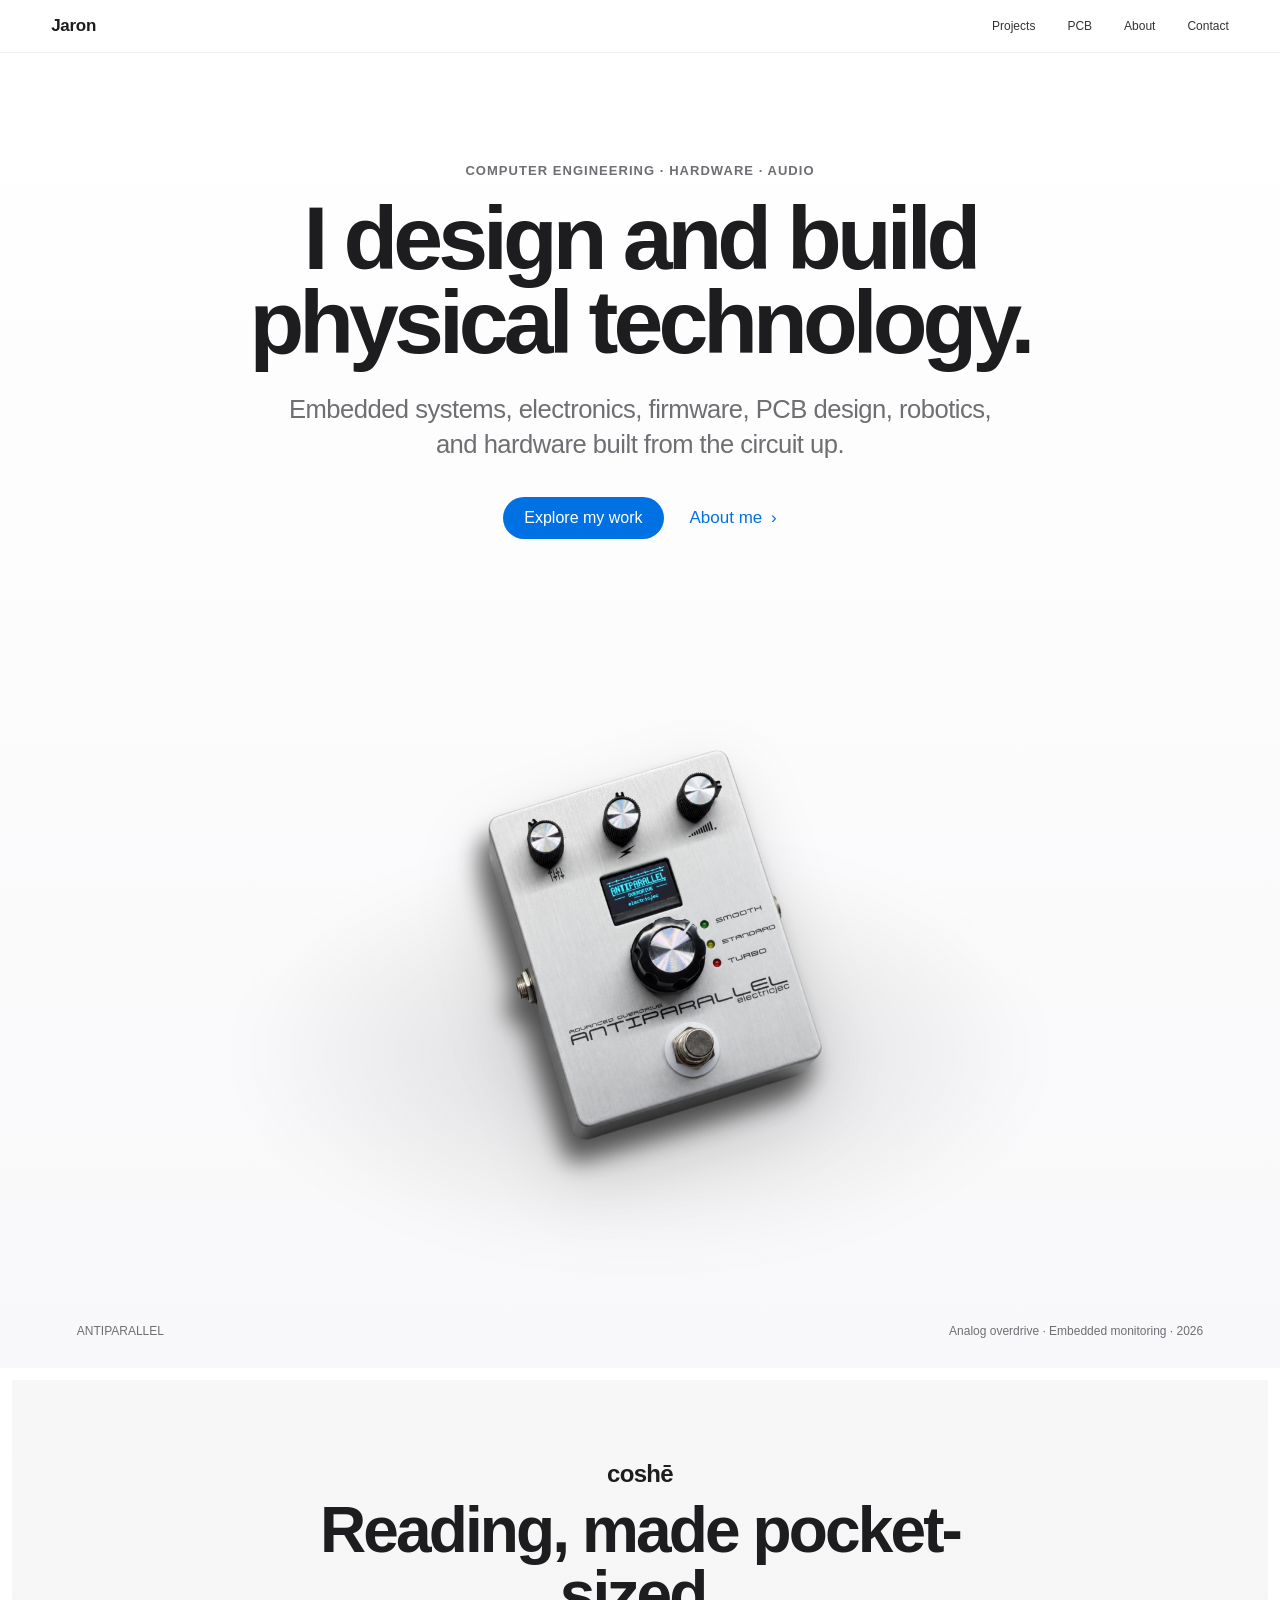
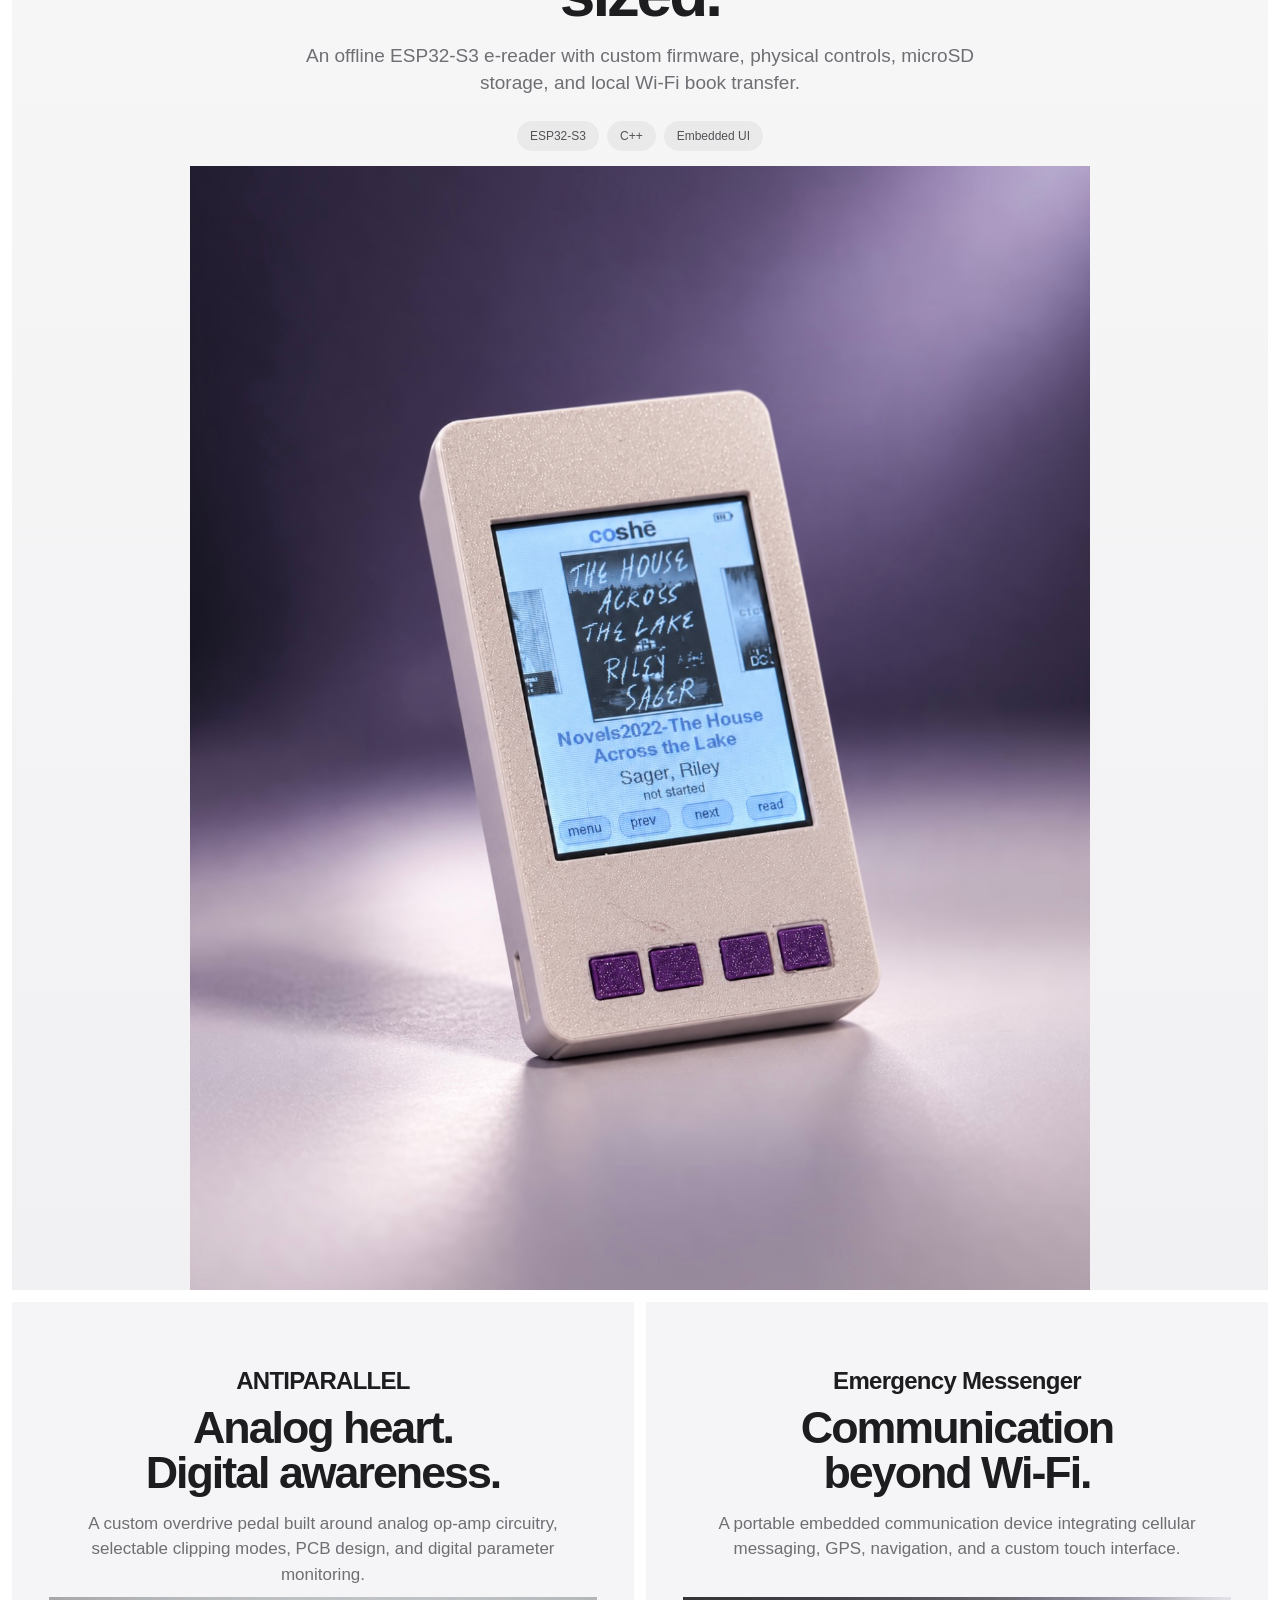
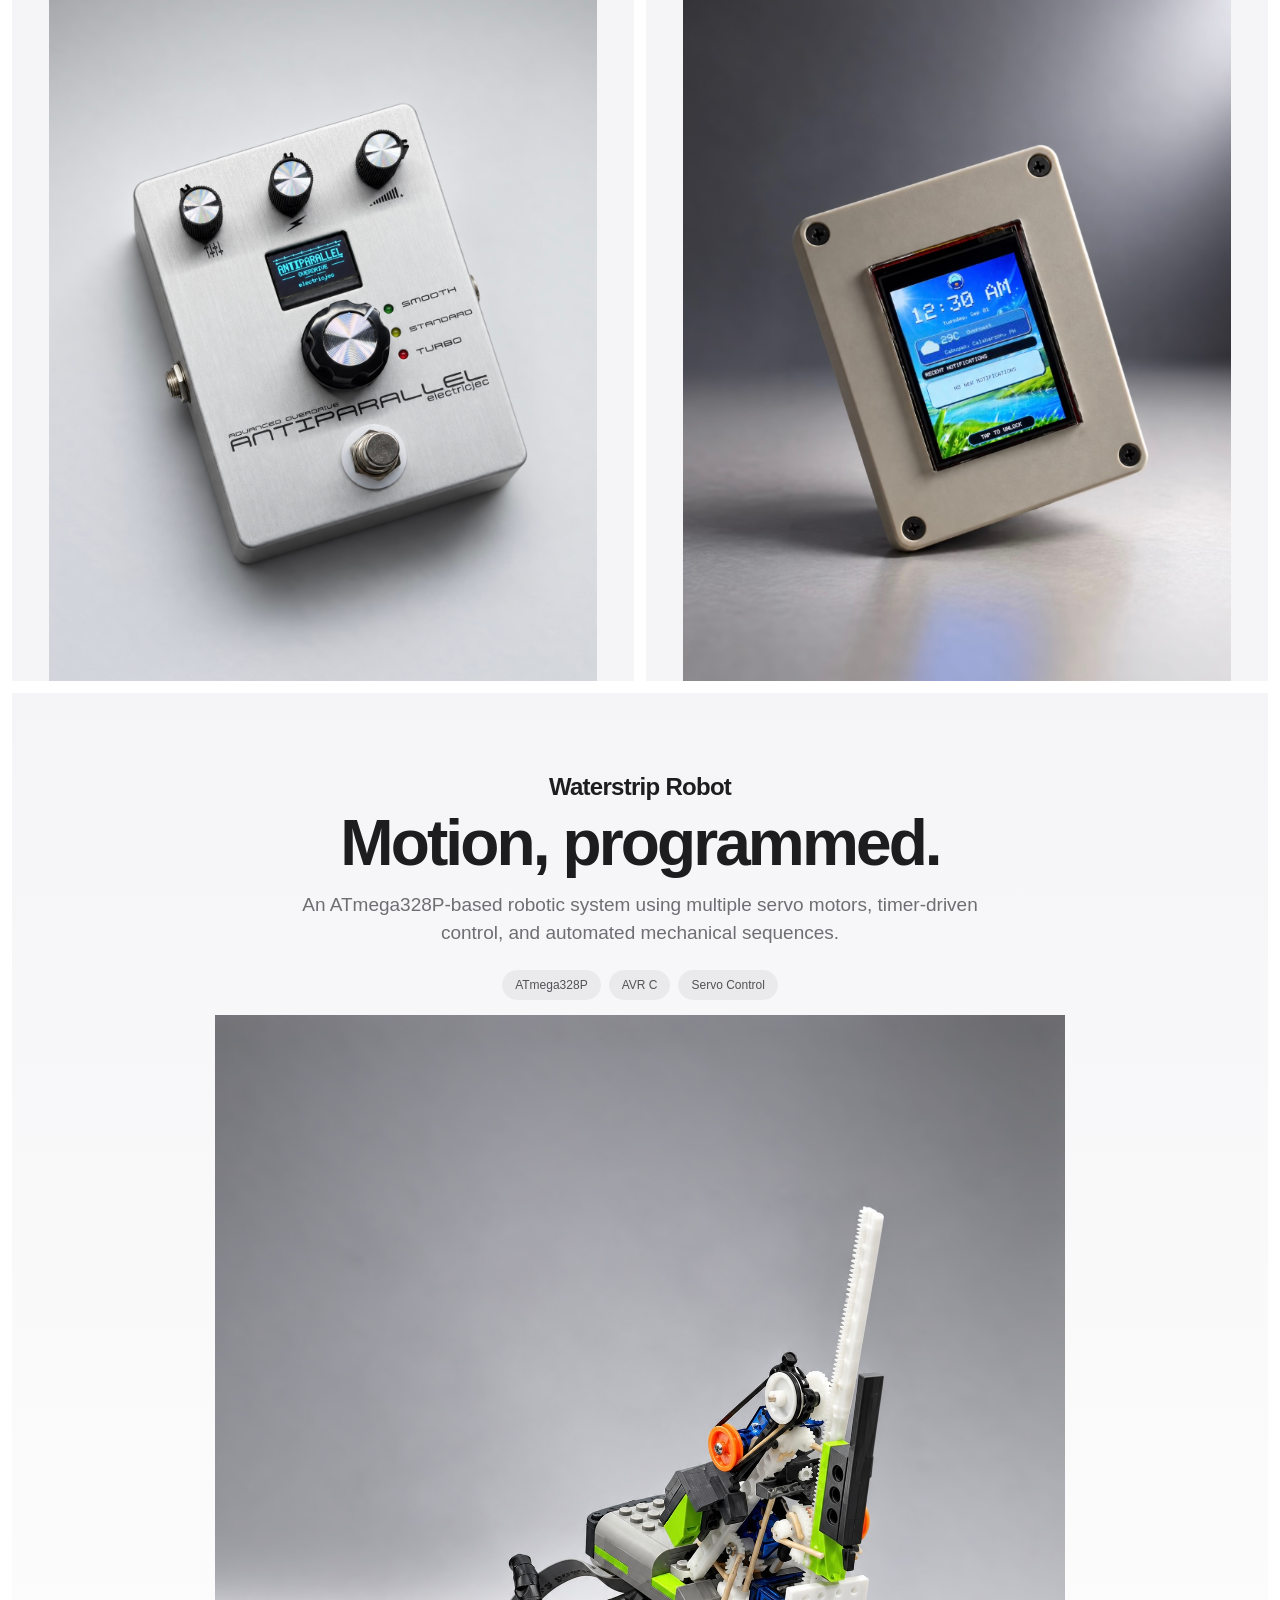
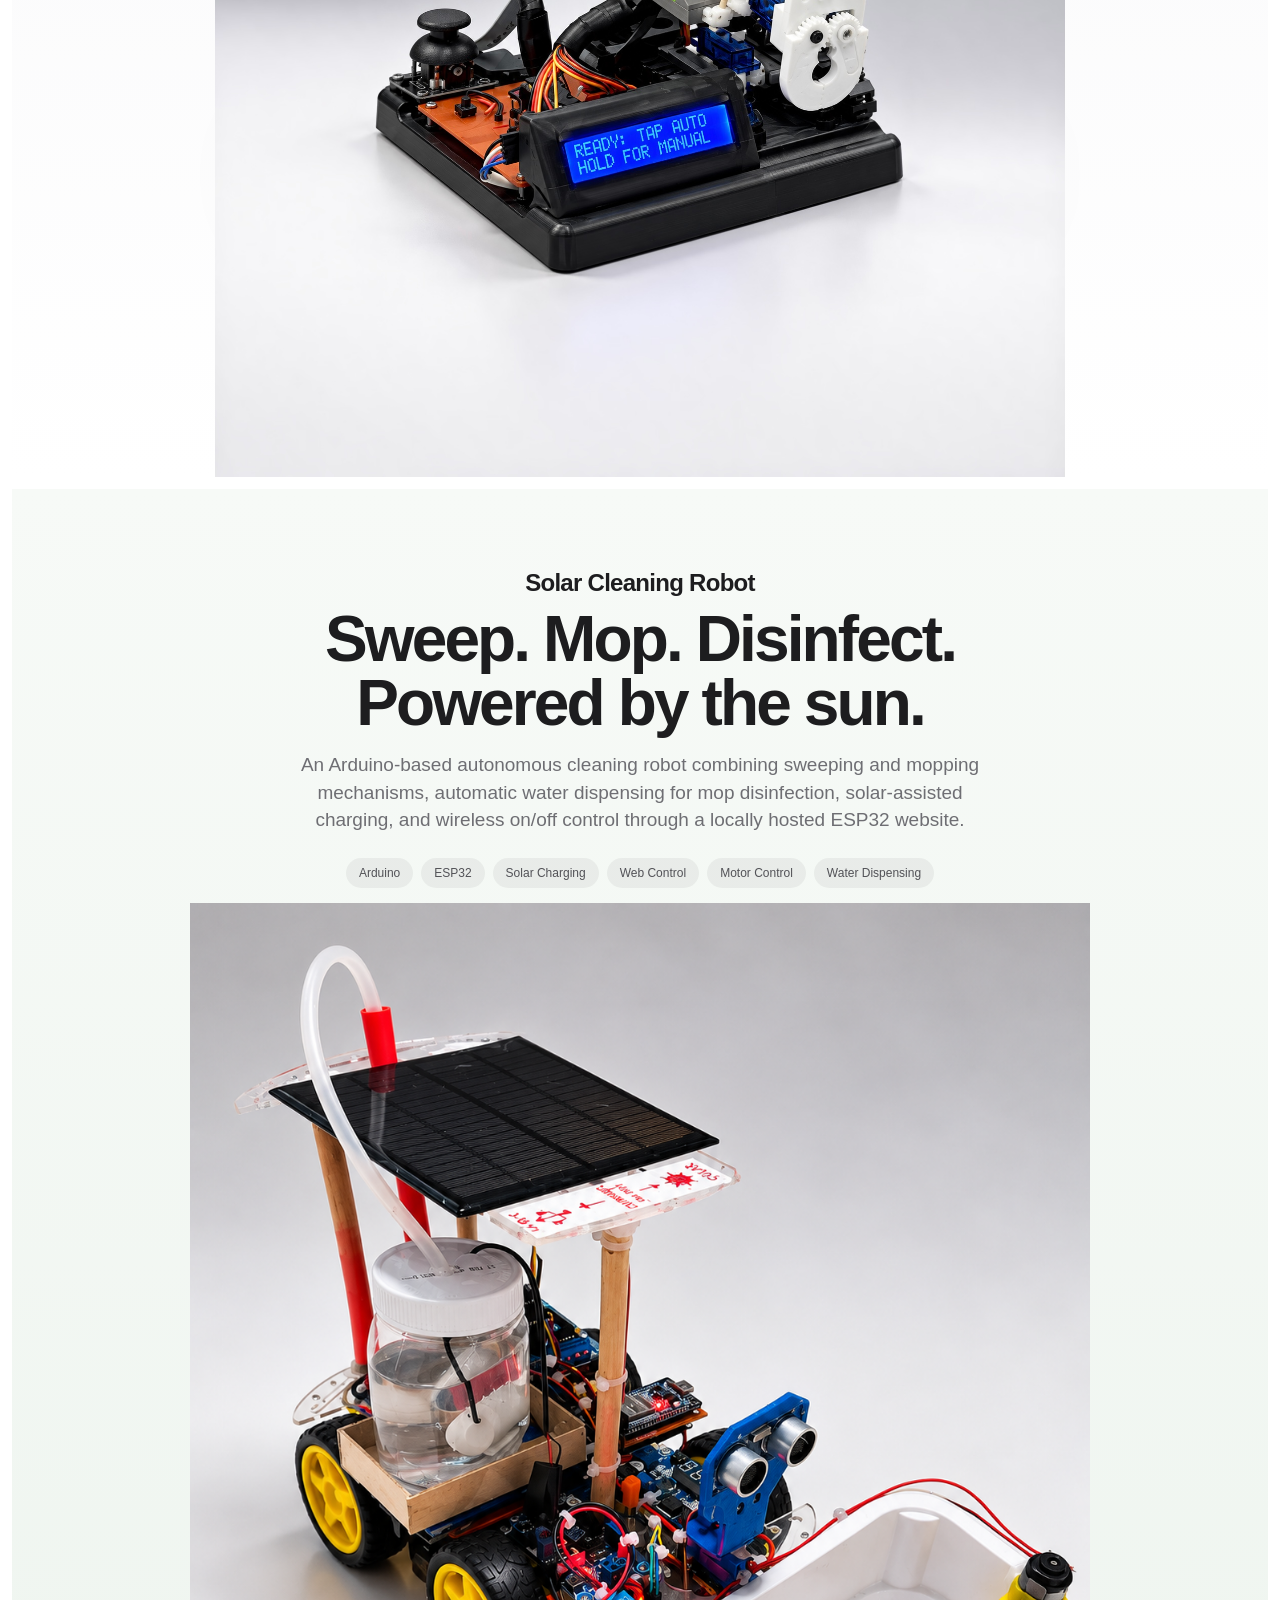
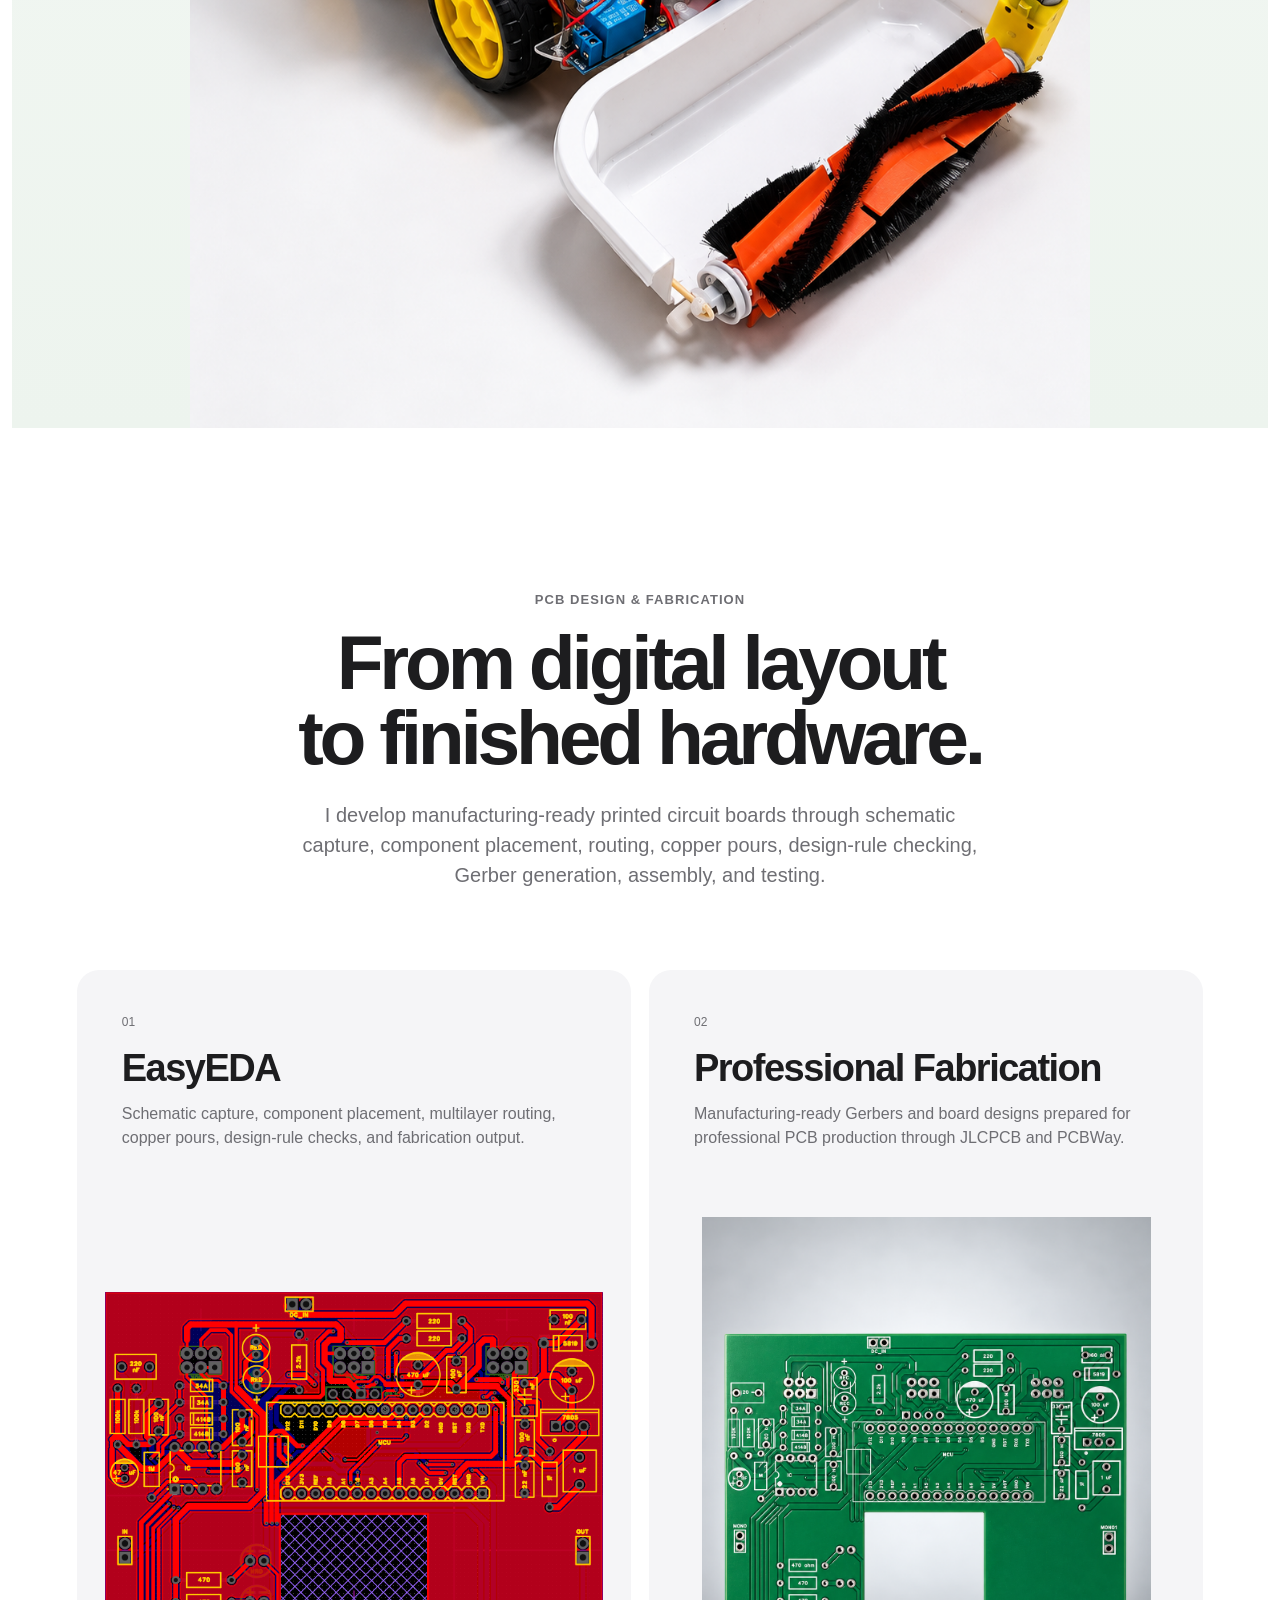
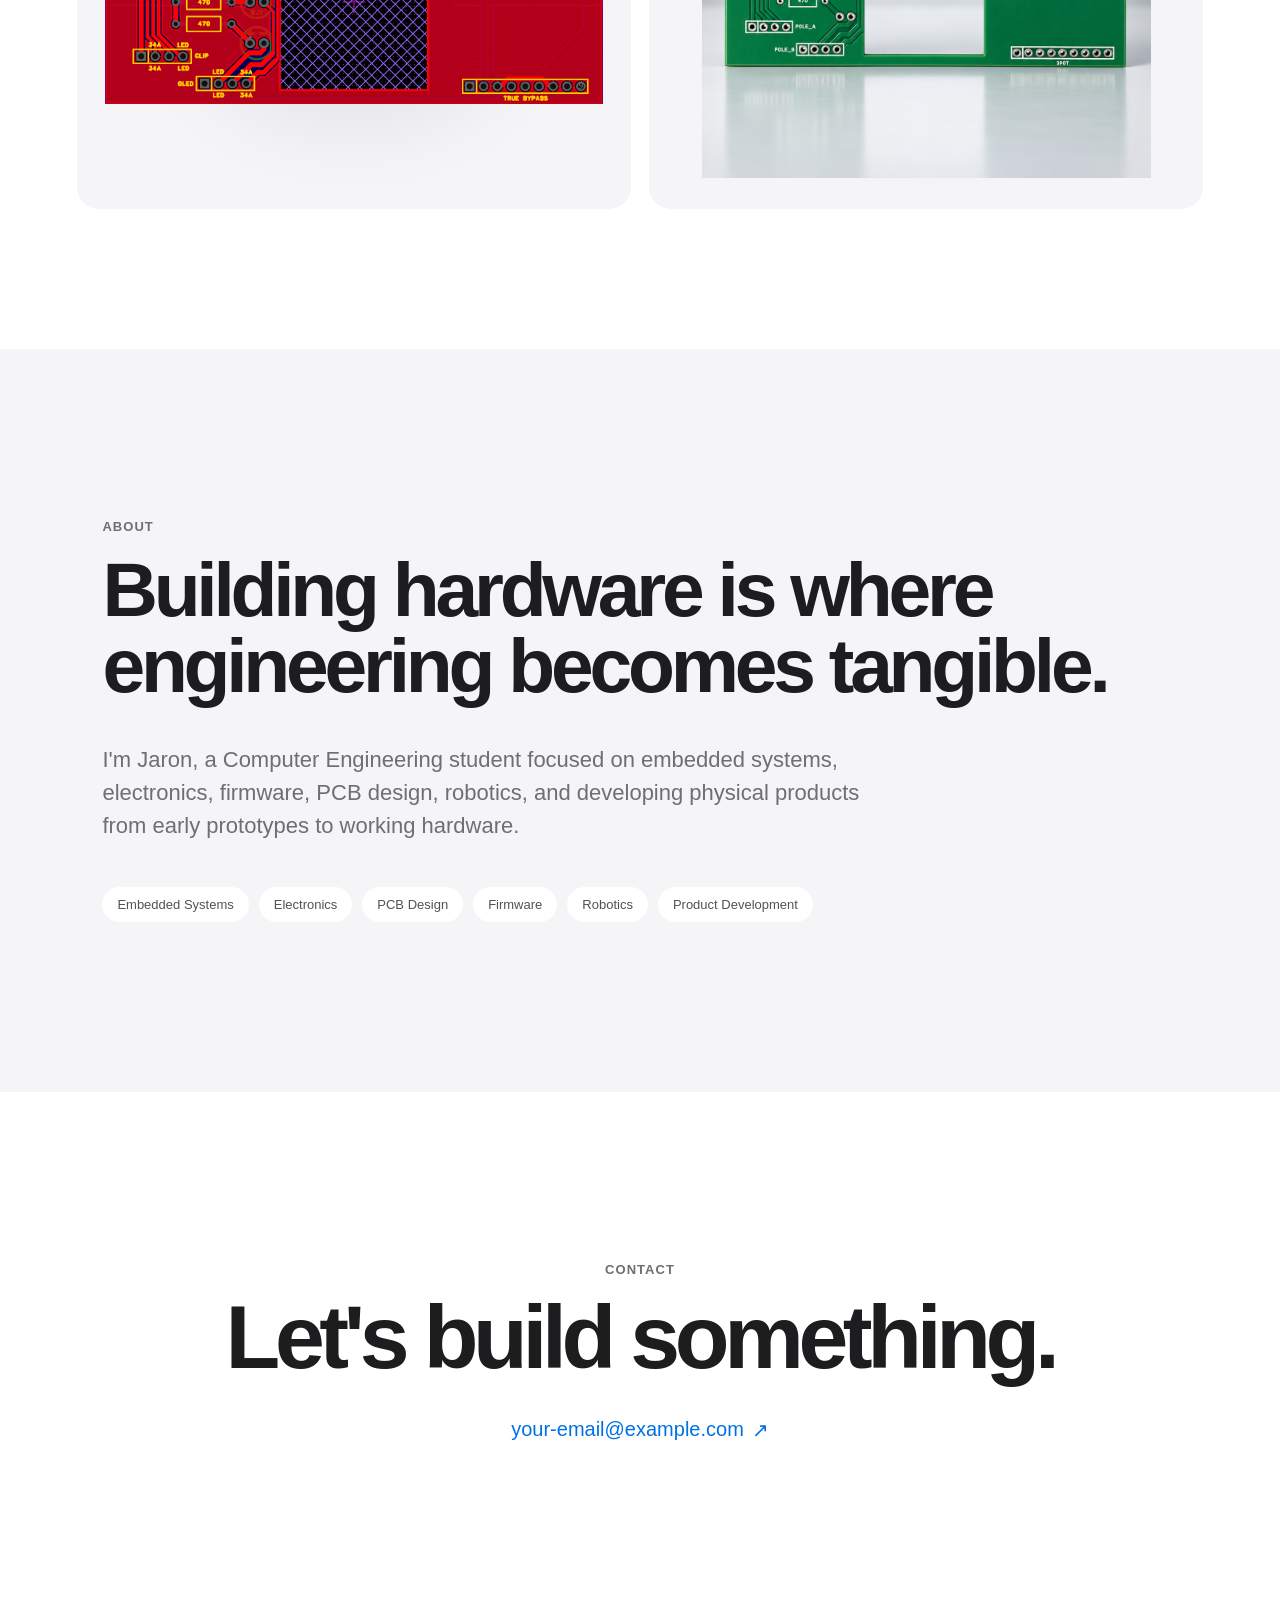
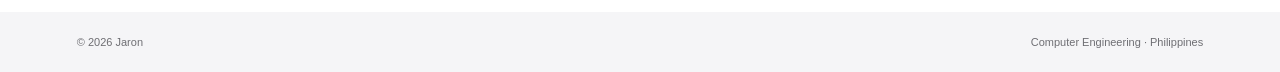
==== commit 02ba8d45: "Transparent hero" ====
--- a/index.html
+++ b/index.html
@@ -103,7 +103,7 @@
     <main>
 
 
- <!-- =========================
+<!-- =========================
      HERO
 ========================== -->
 
@@ -152,13 +152,13 @@
         </div>
 
 
-        <!-- HERO PRODUCT -->
+        <!-- TRANSPARENT PRODUCT HERO -->
 
         <div class="hero-product antiparallel-hero">
 
             <img
-                src="assets/images/turbo.png"
-                alt="ANTIPARALLEL overdrive pedal in Turbo clipping mode with red LED illuminated"
+                src="assets/images/hero.png"
+                alt="ANTIPARALLEL overdrive pedal in Turbo mode"
             >
 
         </div>
@@ -171,7 +171,7 @@
             </span>
 
             <span>
-                Turbo mode · Analog overdrive · 2026
+                Analog overdrive · Embedded monitoring · 2026
             </span>
 
         </div>
--- a/style.css
+++ b/style.css
@@ -1143,22 +1143,235 @@
 
 }
 
-/* ANTIPARALLEL HERO */
+/* ==================================================
+   ANTIPARALLEL TRANSPARENT HERO
+================================================== */
 
 .antiparallel-hero {
+    position: relative;
+
     height: min(700px, 68vw);
-}
+
+    display: flex;
+    justify-content: center;
+    align-items: center;
+}
+
+
+/* SOFT SHADOW UNDER PRODUCT */
+
+.antiparallel-hero::before {
+    content: "";
+
+    position: absolute;
+
+    width: 48%;
+    height: 20%;
+
+    left: 50%;
+    bottom: 10%;
+
+    transform: translateX(-50%);
+
+    background:
+        radial-gradient(
+            ellipse at center,
+            rgba(0, 0, 0, 0.20) 0%,
+            rgba(0, 0, 0, 0.08) 40%,
+            rgba(0, 0, 0, 0) 75%
+        );
+
+    filter: blur(28px);
+
+    pointer-events: none;
+}
+
 
 .antiparallel-hero img {
-    width: 100%;
-    height: 100%;
+    position: relative;
+
+    z-index: 1;
+
+    width: auto;
+    height: 90%;
+
+    max-width: 90%;
 
     object-fit: contain;
-    object-position: center;
 
     filter:
         drop-shadow(
-            0 35px 55px
-            rgba(0, 0, 0, 0.18)
+            0 24px 32px
+            rgba(0, 0, 0, 0.14)
         );
+
+    transition:
+        transform 0.8s cubic-bezier(
+            0.2,
+            0.8,
+            0.2,
+            1
+        );
+}
+
+
+.antiparallel-hero:hover img {
+    transform: translateY(-6px) scale(1.015);
+}
+
+/* ==================================================
+   SUBTLE IMAGE DEPTH
+================================================== */
+
+/* HERO IMAGE AREA */
+
+.hero-product {
+    position: relative;
+}
+
+.hero-product::before {
+    content: "";
+
+    position: absolute;
+
+    width: 72%;
+    height: 58%;
+
+    left: 50%;
+    bottom: 7%;
+
+    transform: translateX(-50%);
+
+    background:
+        radial-gradient(
+            ellipse at center,
+            rgba(0, 0, 0, 0.14) 0%,
+            rgba(0, 0, 0, 0.07) 35%,
+            rgba(0, 0, 0, 0) 72%
+        );
+
+    filter: blur(24px);
+
+    z-index: 0;
+
+    pointer-events: none;
+}
+
+.hero-product img {
+    position: relative;
+    z-index: 1;
+}
+
+
+/* LARGE PROJECT IMAGES */
+
+.large-product-image {
+    position: relative;
+}
+
+.large-product-image::before {
+    content: "";
+
+    position: absolute;
+
+    width: 68%;
+    height: 45%;
+
+    left: 50%;
+    bottom: 6%;
+
+    transform: translateX(-50%);
+
+    background:
+        radial-gradient(
+            ellipse at center,
+            rgba(0, 0, 0, 0.10) 0%,
+            rgba(0, 0, 0, 0.05) 38%,
+            rgba(0, 0, 0, 0) 72%
+        );
+
+    filter: blur(28px);
+
+    pointer-events: none;
+}
+
+.large-product-image img {
+    position: relative;
+    z-index: 1;
+}
+
+
+/* TWO-COLUMN PRODUCT IMAGES */
+
+.tile-image {
+    position: relative;
+}
+
+.tile-image::before {
+    content: "";
+
+    position: absolute;
+
+    width: 70%;
+    height: 42%;
+
+    left: 50%;
+    bottom: 5%;
+
+    transform: translateX(-50%);
+
+    background:
+        radial-gradient(
+            ellipse at center,
+            rgba(0, 0, 0, 0.09) 0%,
+            rgba(0, 0, 0, 0.04) 40%,
+            rgba(0, 0, 0, 0) 72%
+        );
+
+    filter: blur(24px);
+
+    pointer-events: none;
+}
+
+.tile-image img {
+    position: relative;
+    z-index: 1;
+}
+
+
+/* PCB IMAGES */
+
+.pcb-card-image {
+    position: relative;
+}
+
+.pcb-card-image::before {
+    content: "";
+
+    position: absolute;
+
+    width: 68%;
+    height: 38%;
+
+    left: 50%;
+    bottom: 7%;
+
+    transform: translateX(-50%);
+
+    background:
+        radial-gradient(
+            ellipse at center,
+            rgba(0, 0, 0, 0.08) 0%,
+            rgba(0, 0, 0, 0.035) 45%,
+            rgba(0, 0, 0, 0) 75%
+        );
+
+    filter: blur(22px);
+
+    pointer-events: none;
+}
+
+.pcb-card-image img {
+    position: relative;
+    z-index: 1;
 }
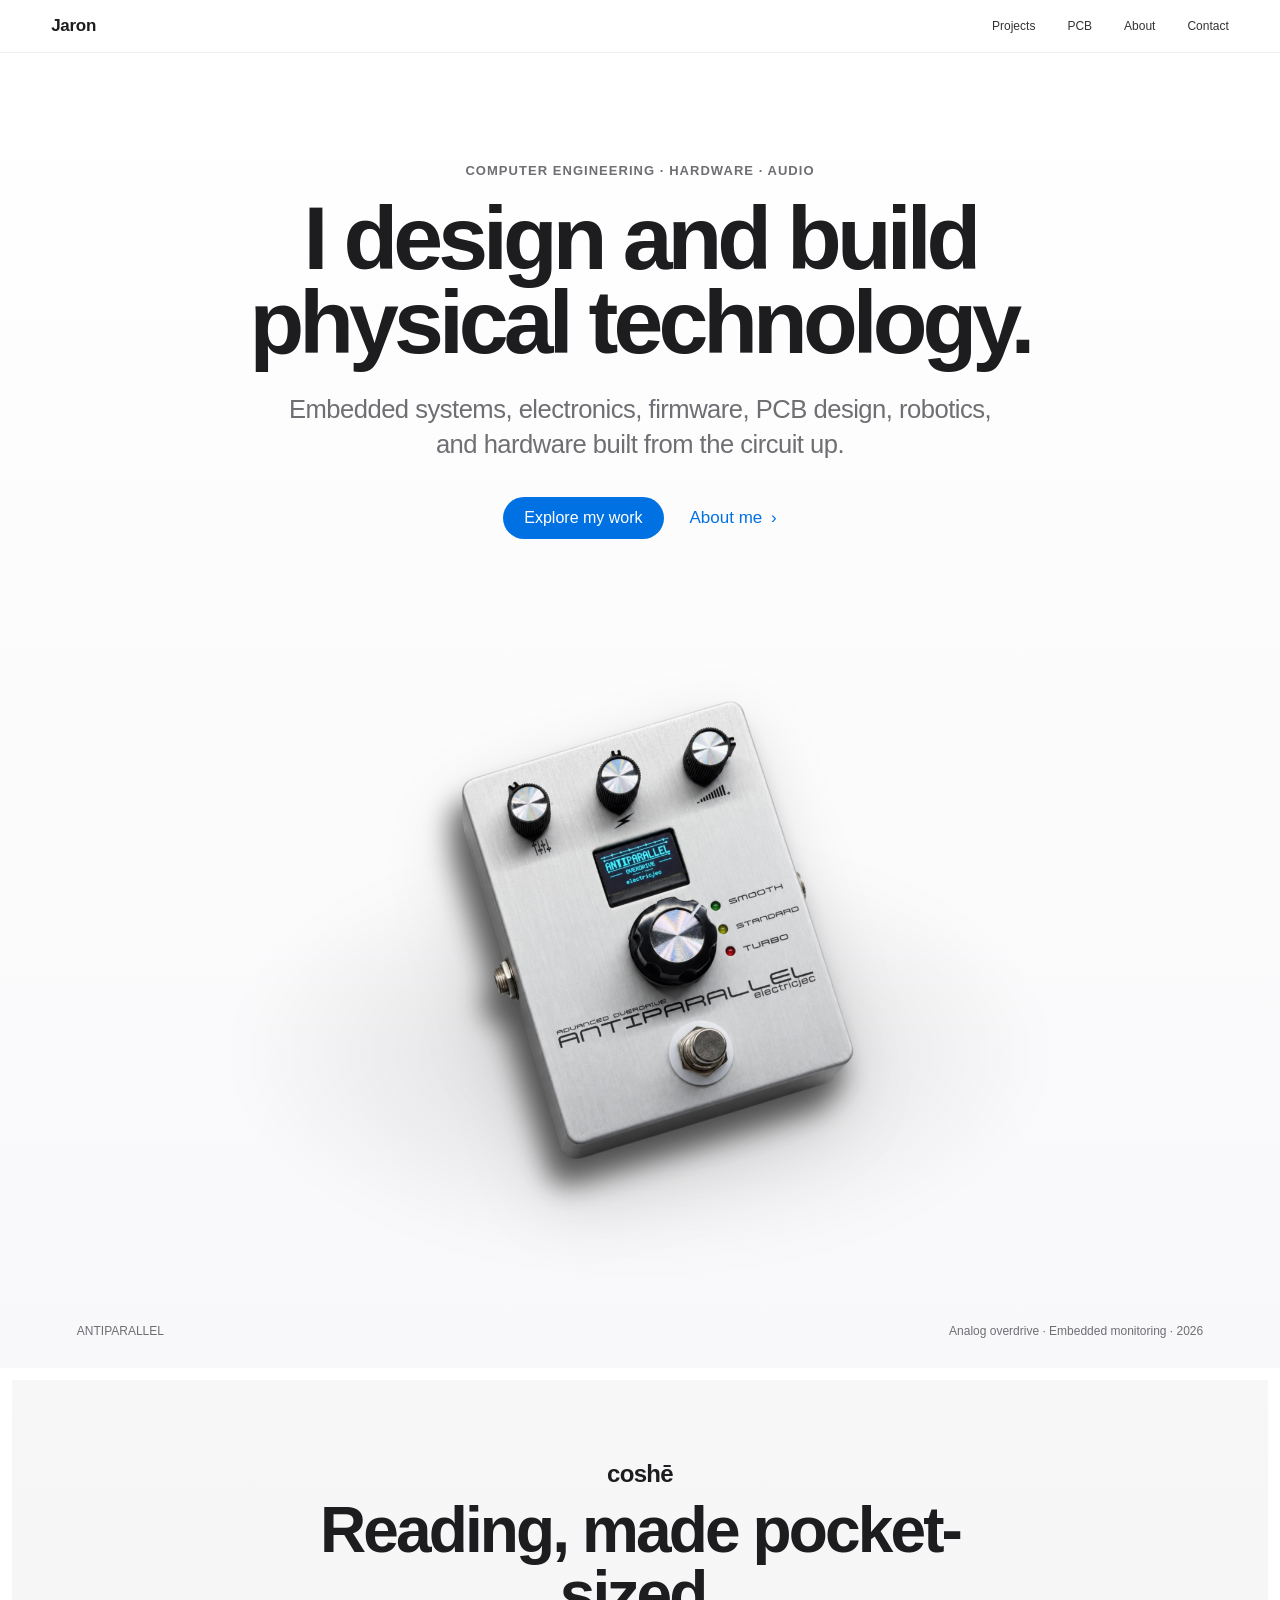
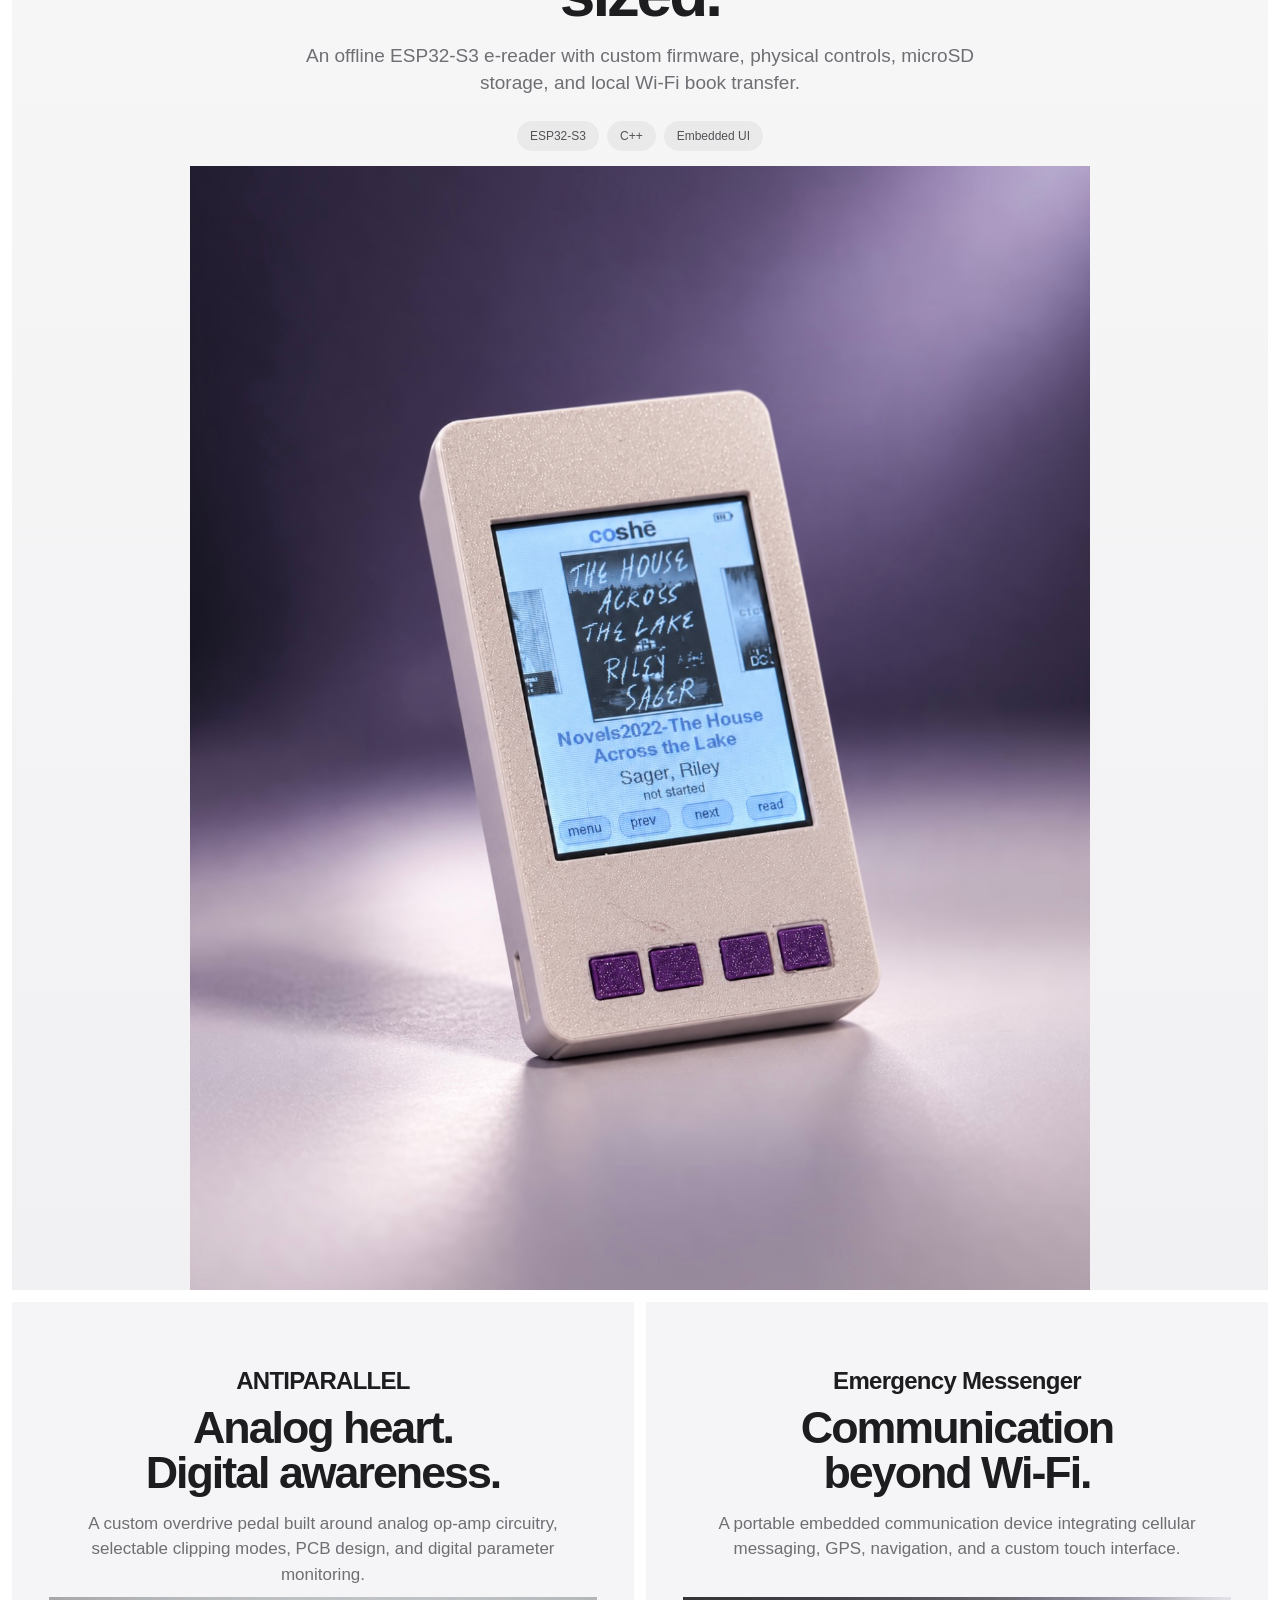
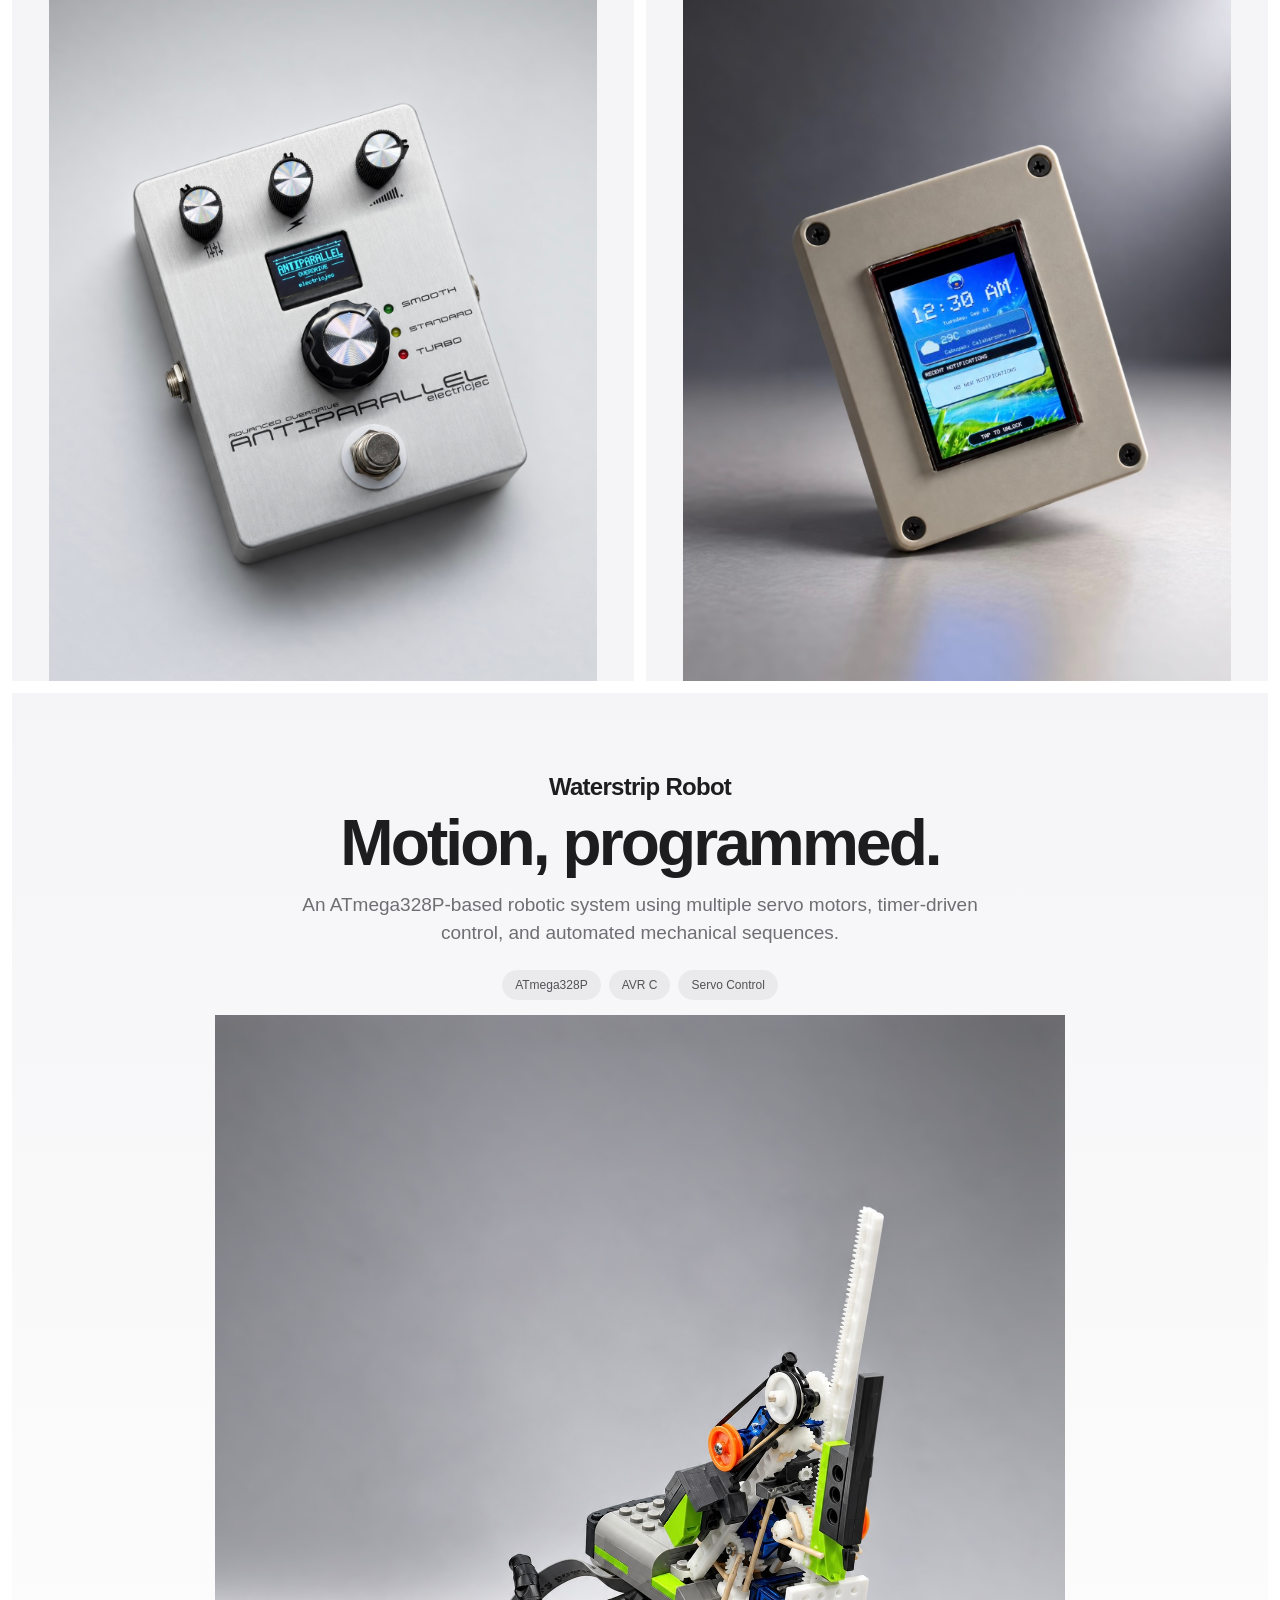
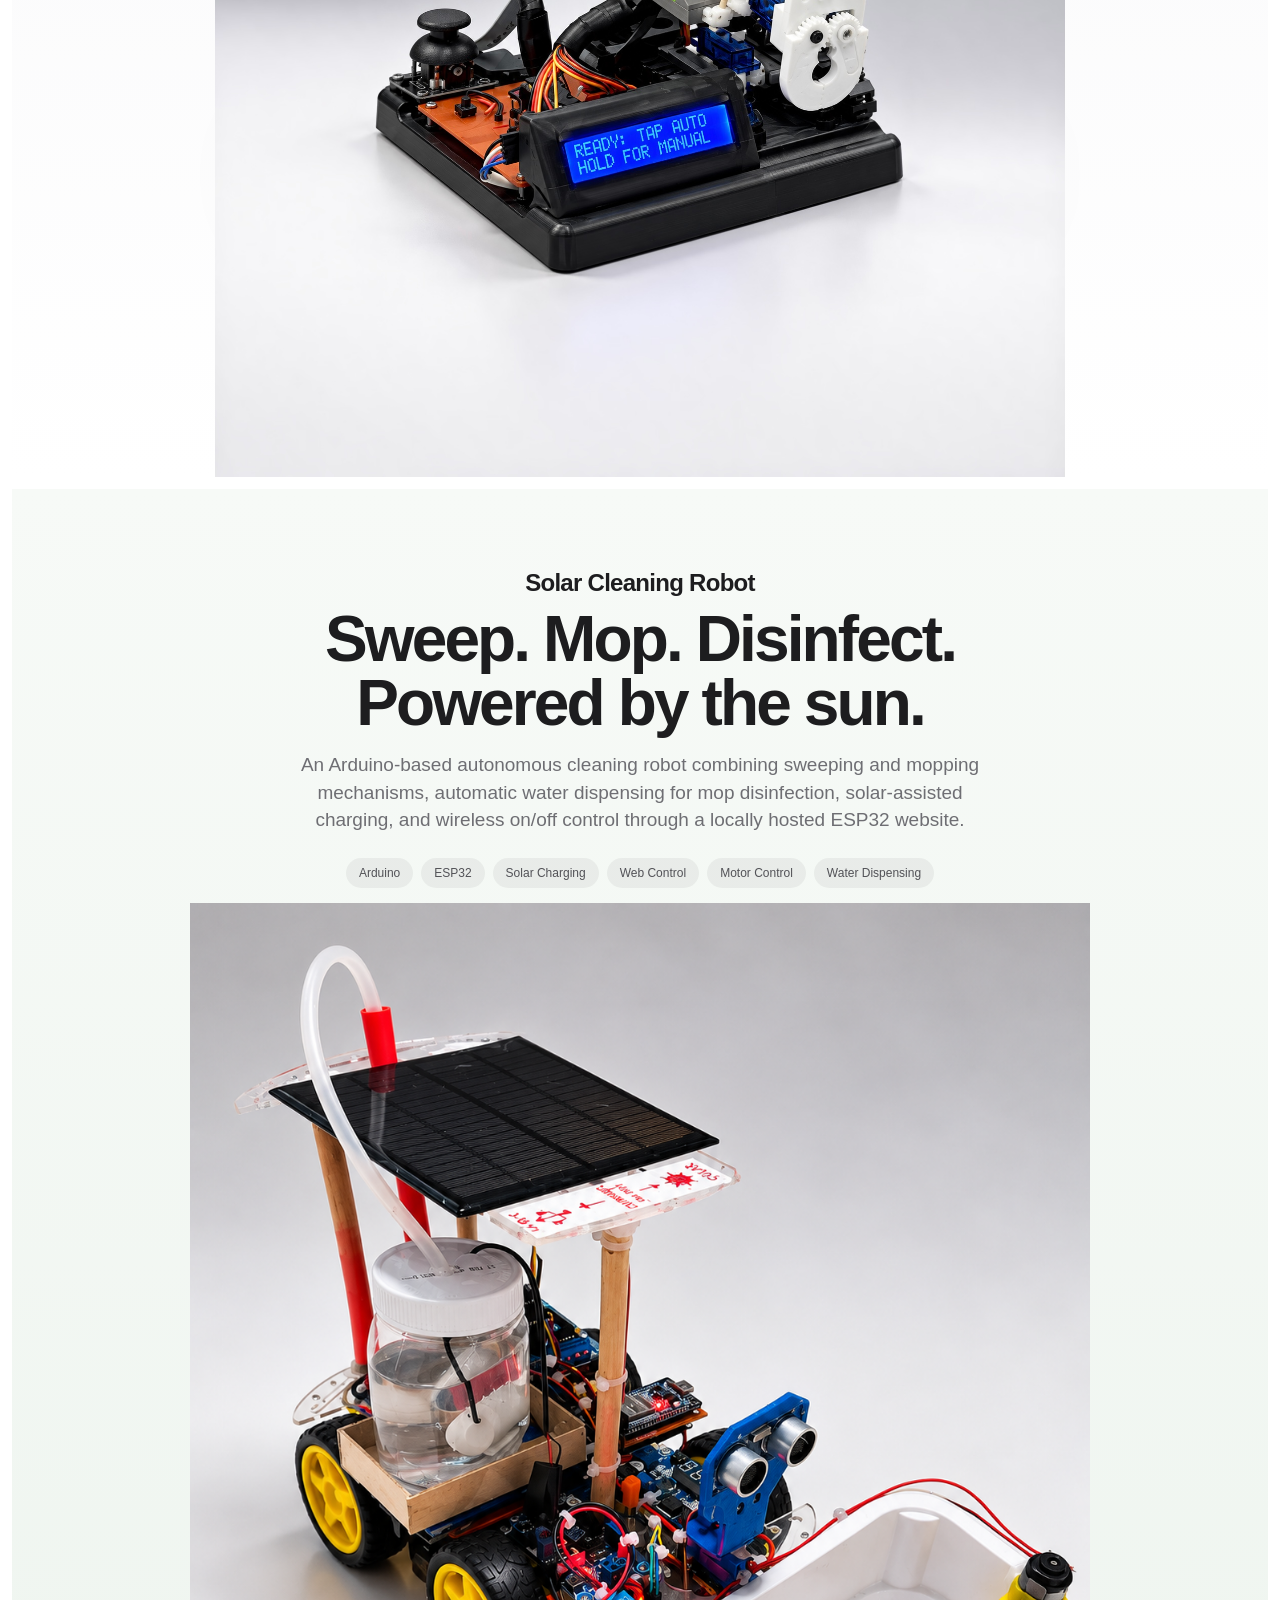
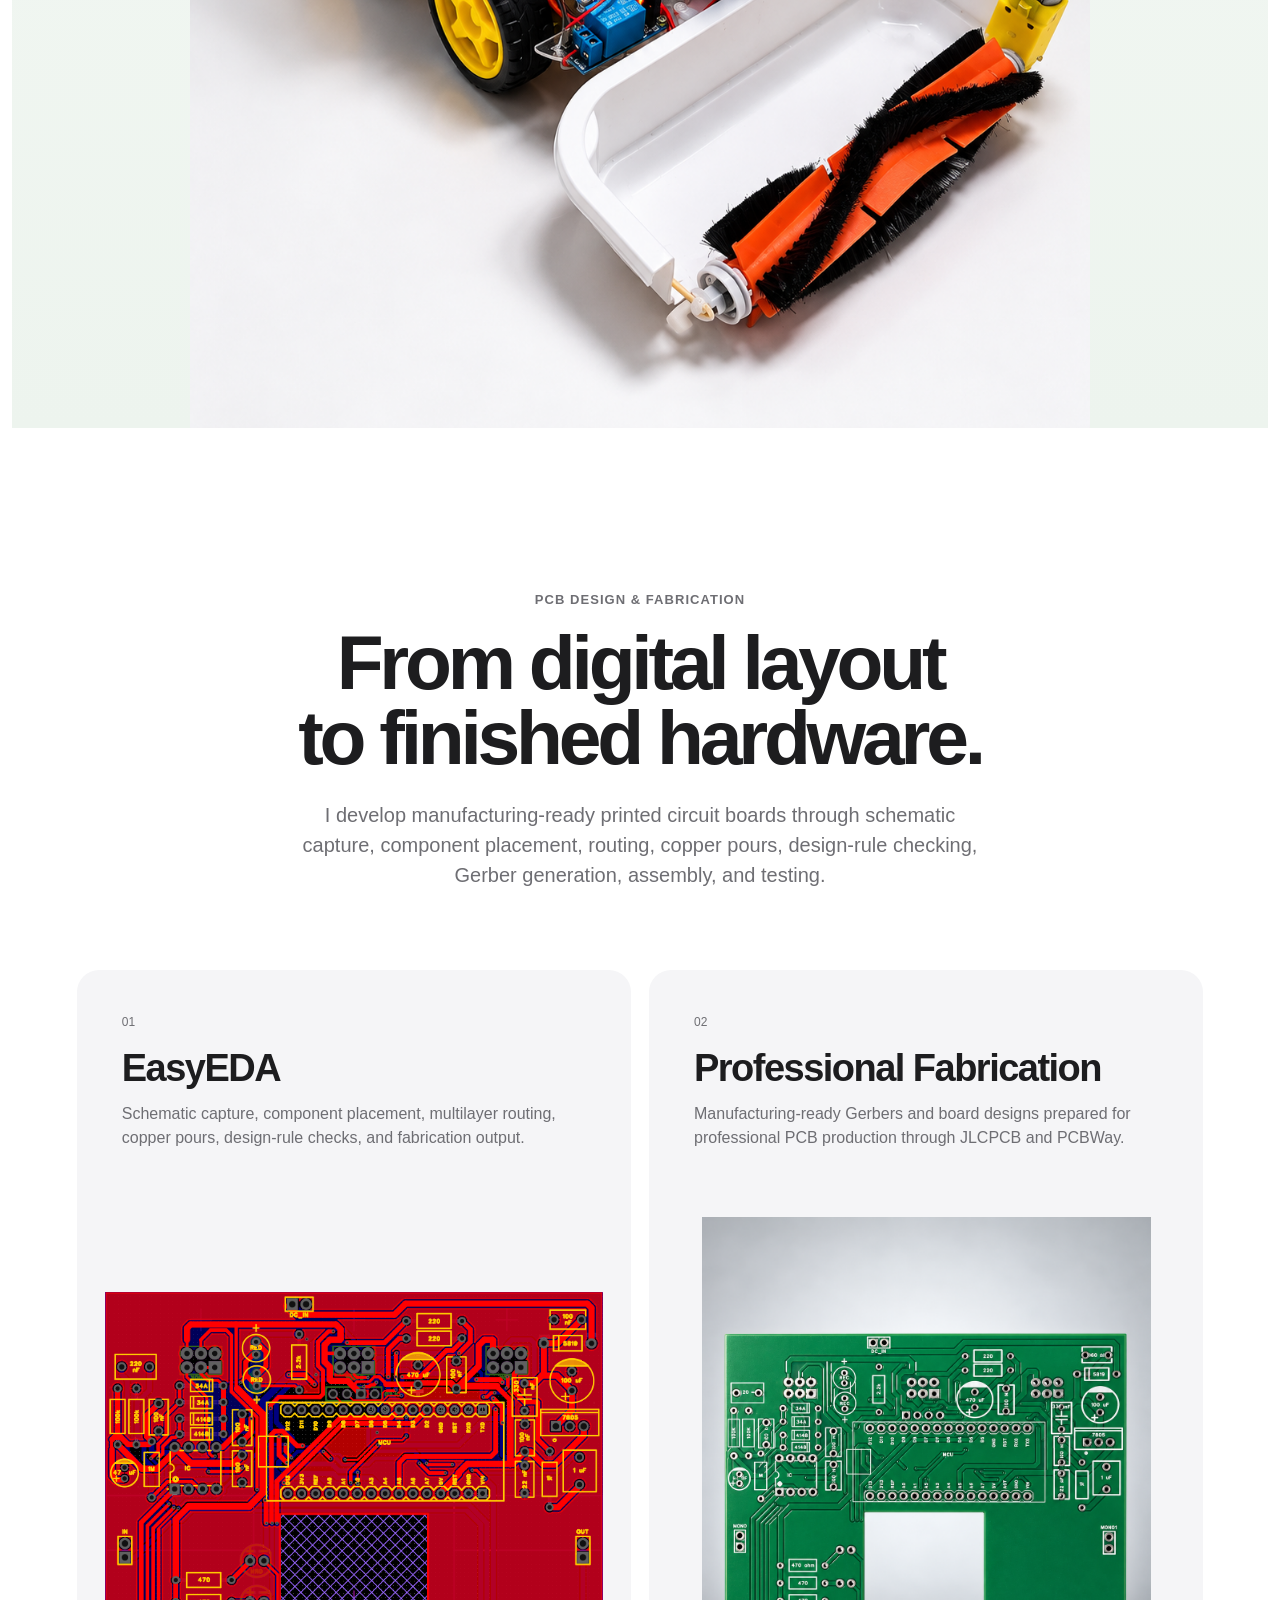
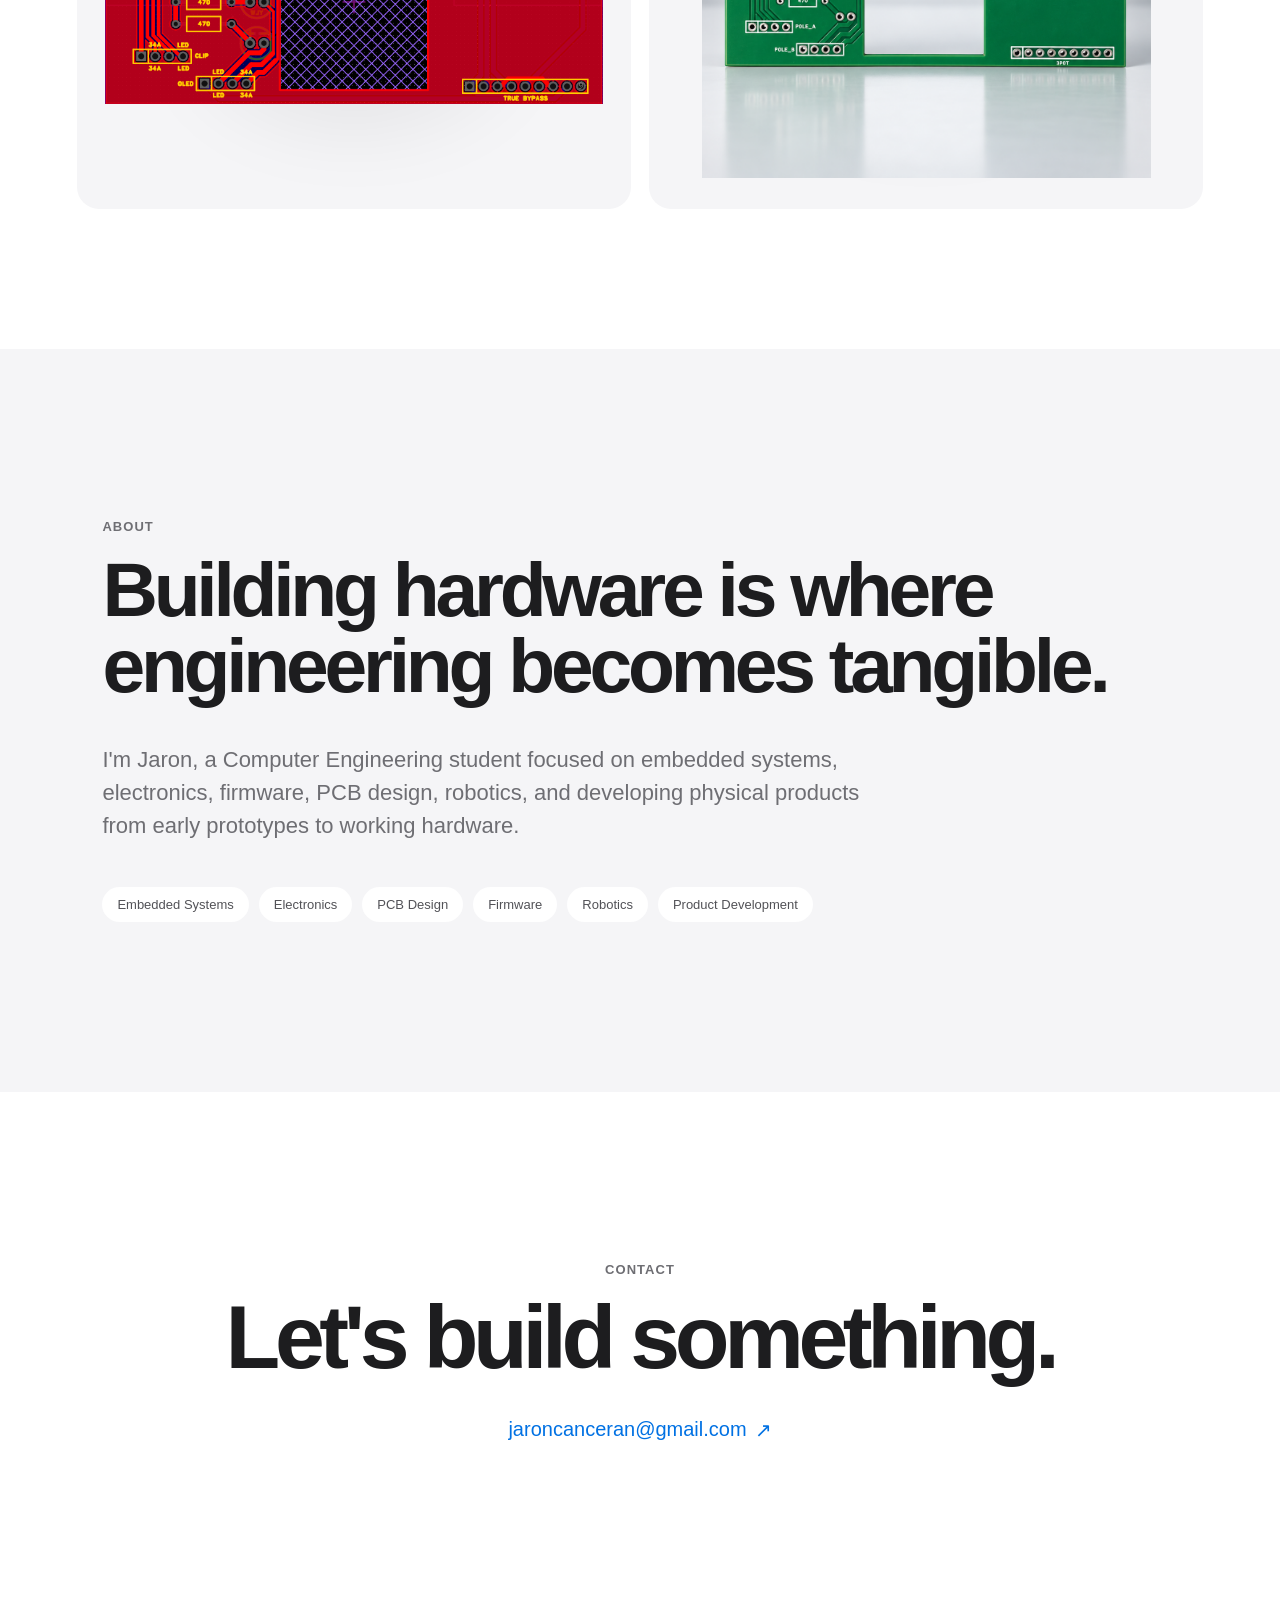
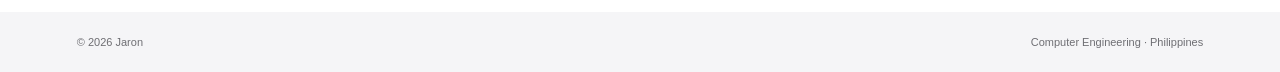
==== commit f04f7913: "Update index.html" ====
--- a/index.html
+++ b/index.html
@@ -644,9 +644,9 @@
 
             <a
                 class="contact-link"
-                href="mailto:your-email@example.com"
+                href="mailto:jaroncanceran@gmail.com"
             >
-                your-email@example.com
+                jaroncanceran@gmail.com
                 <span>↗</span>
             </a>
 
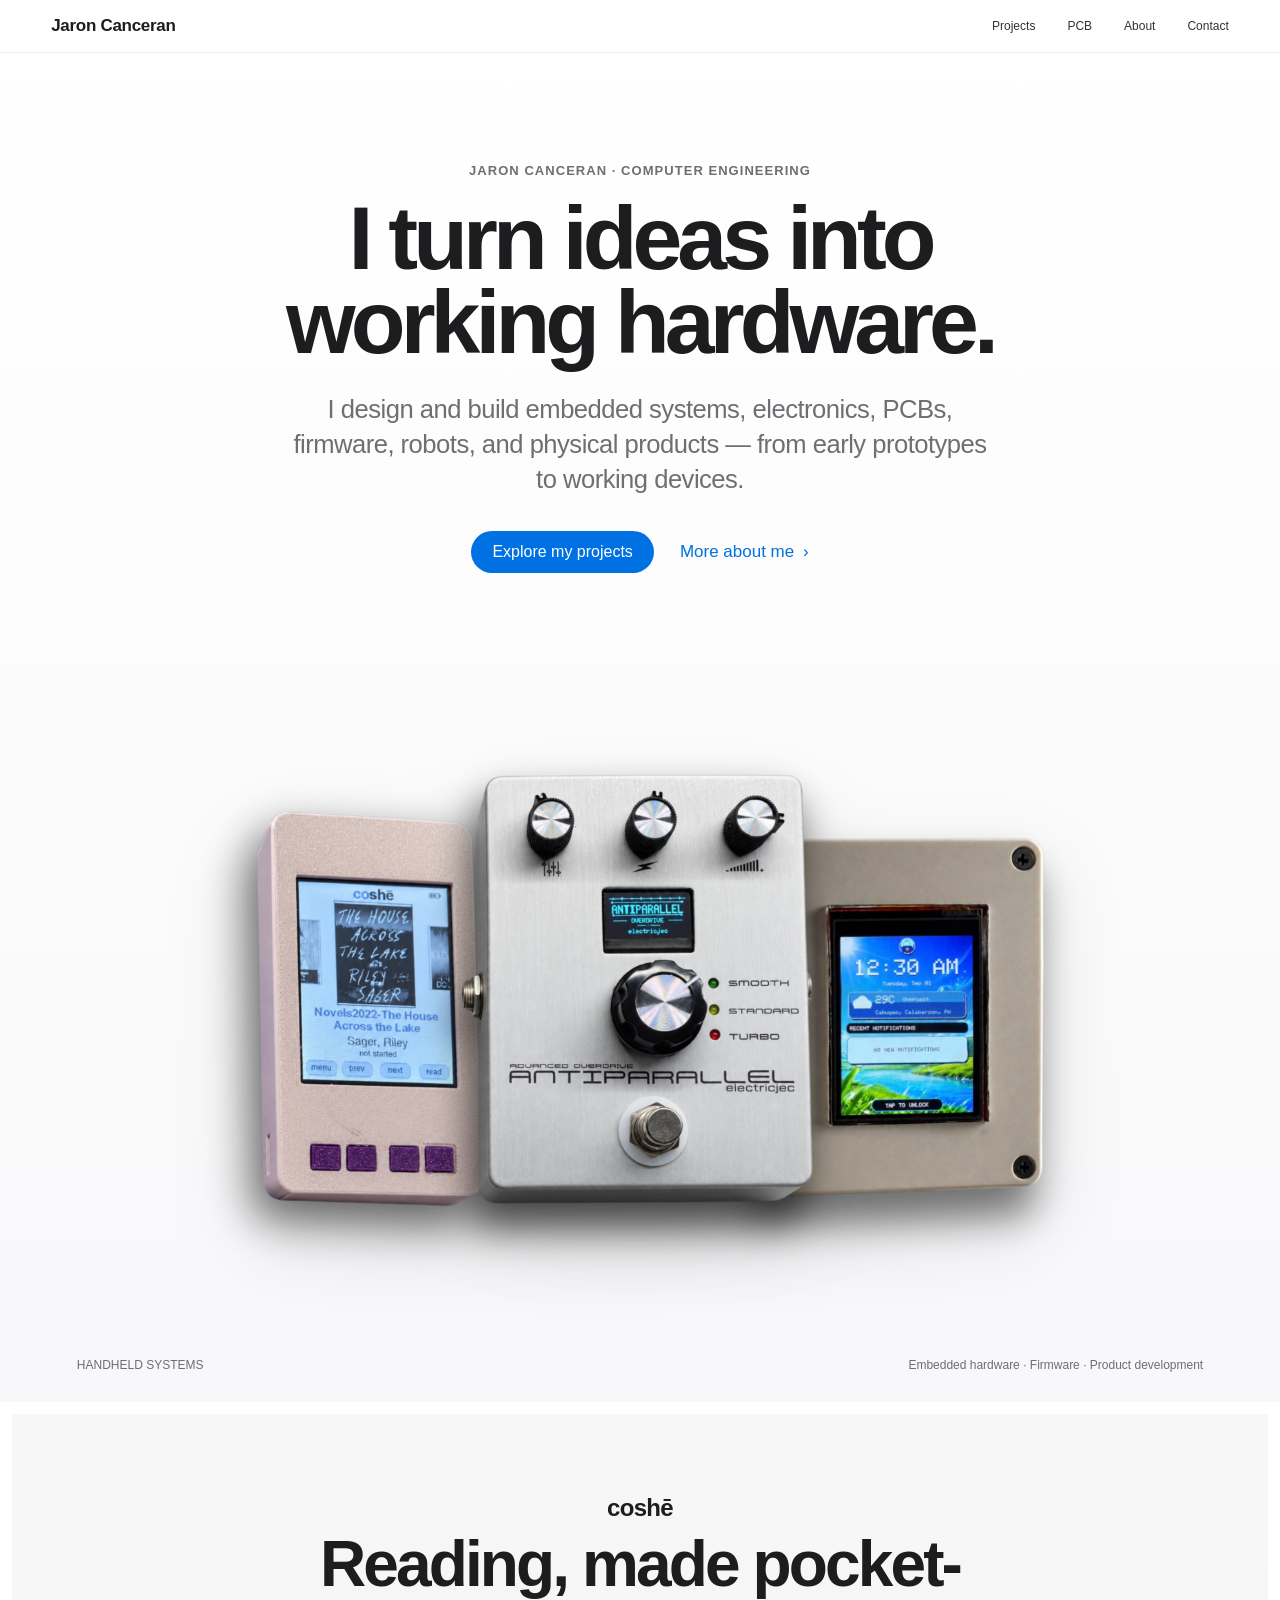
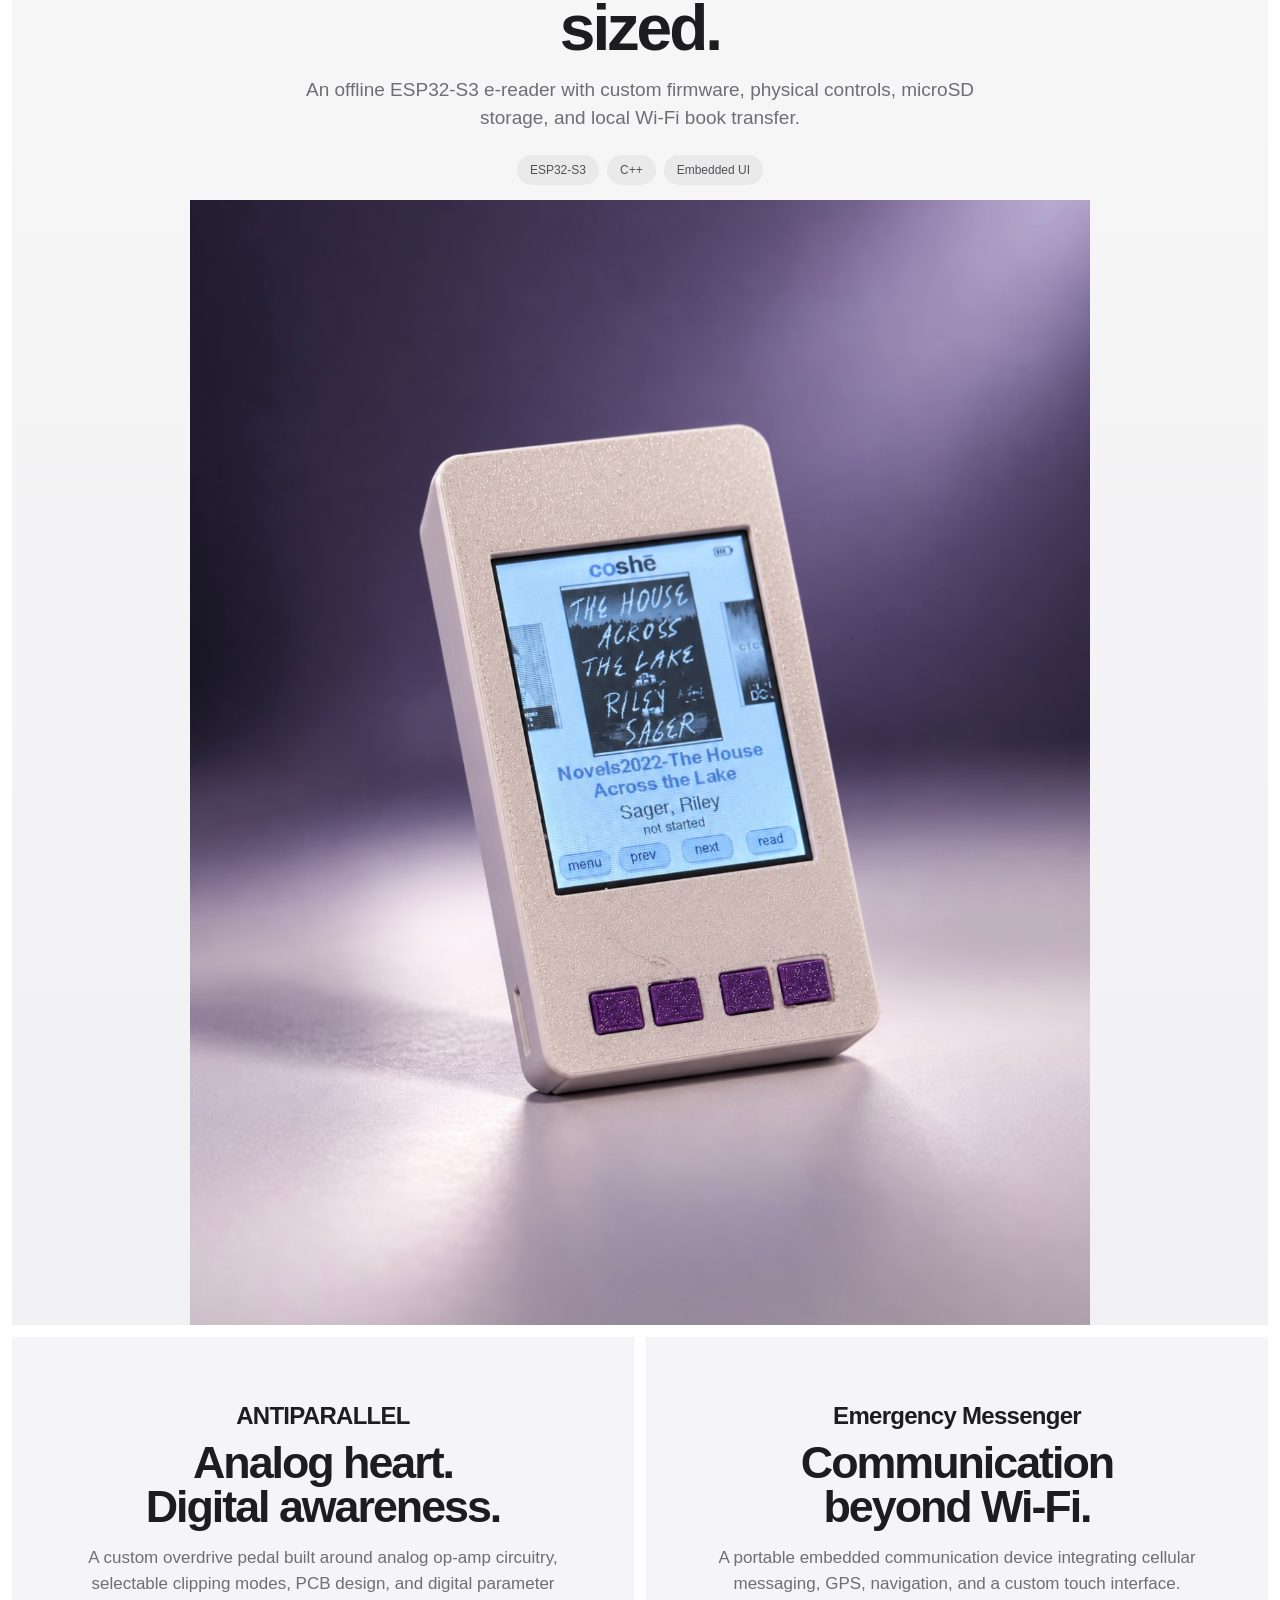
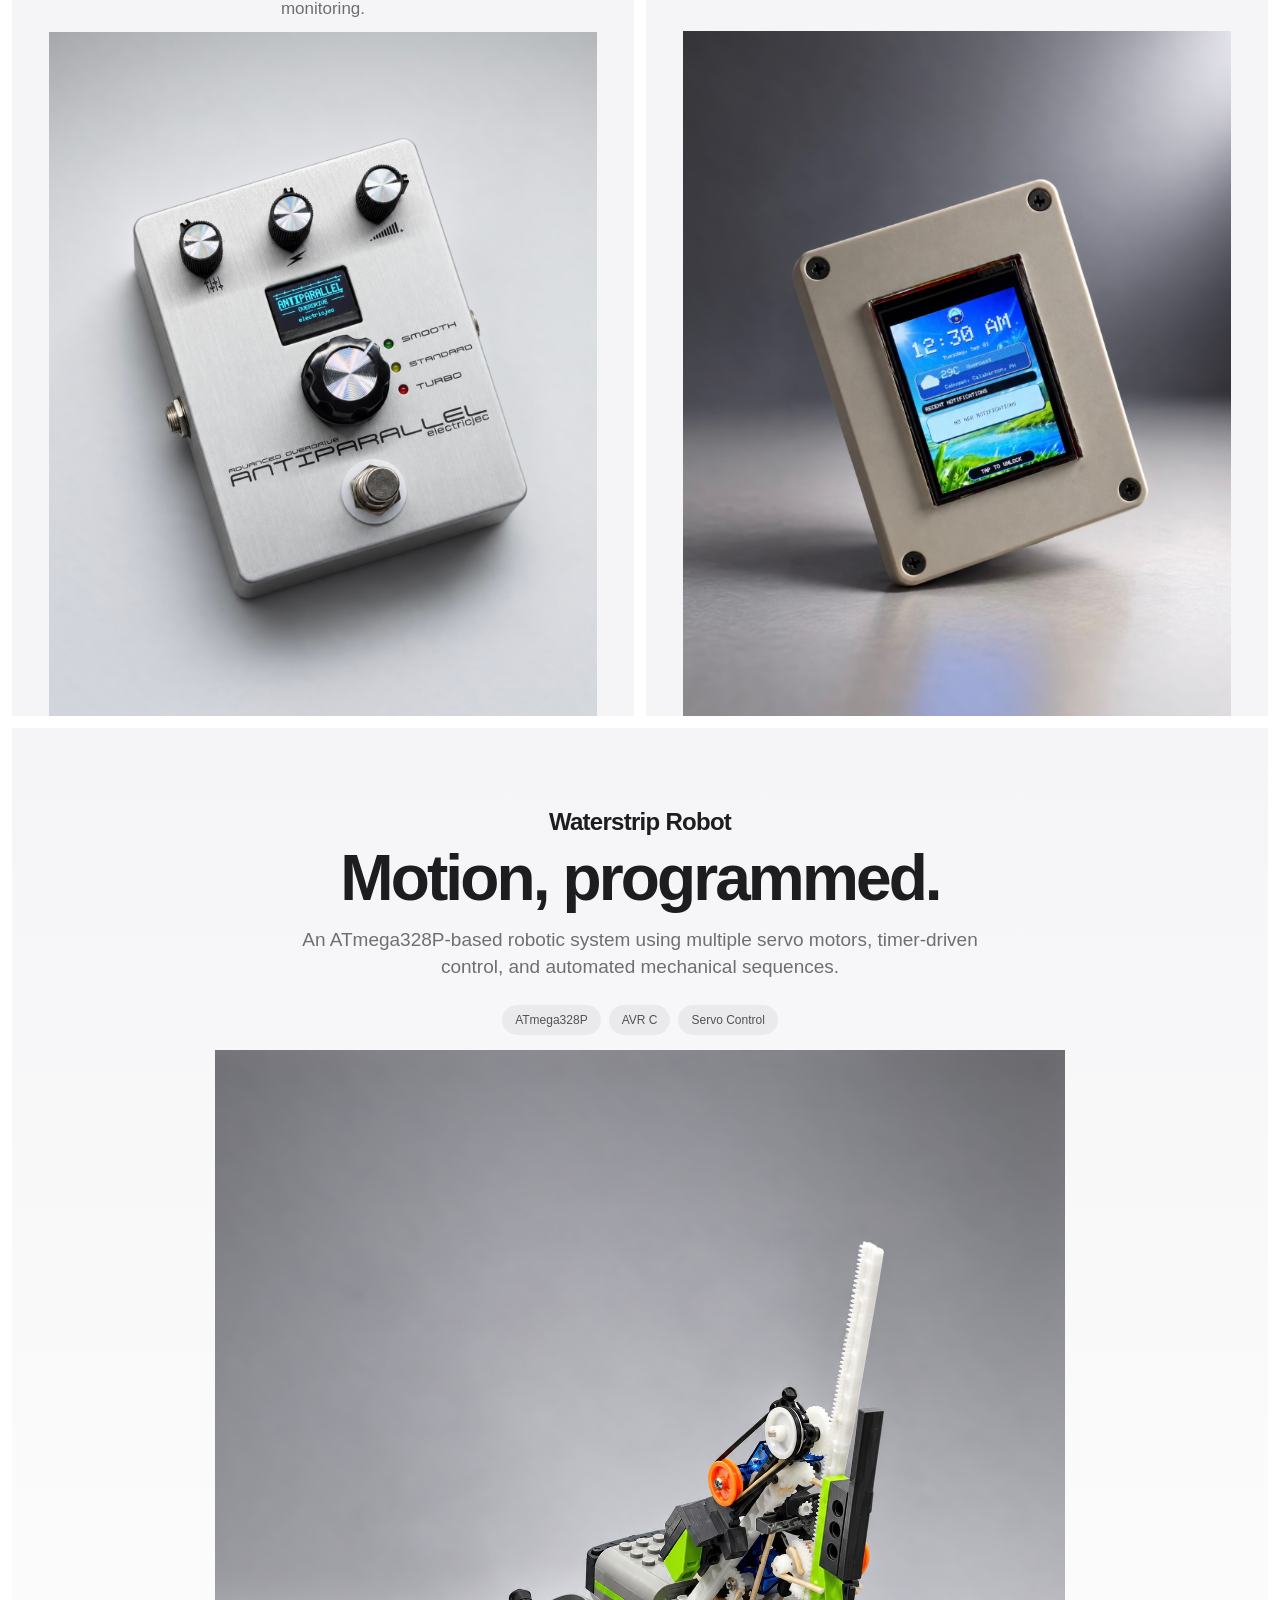
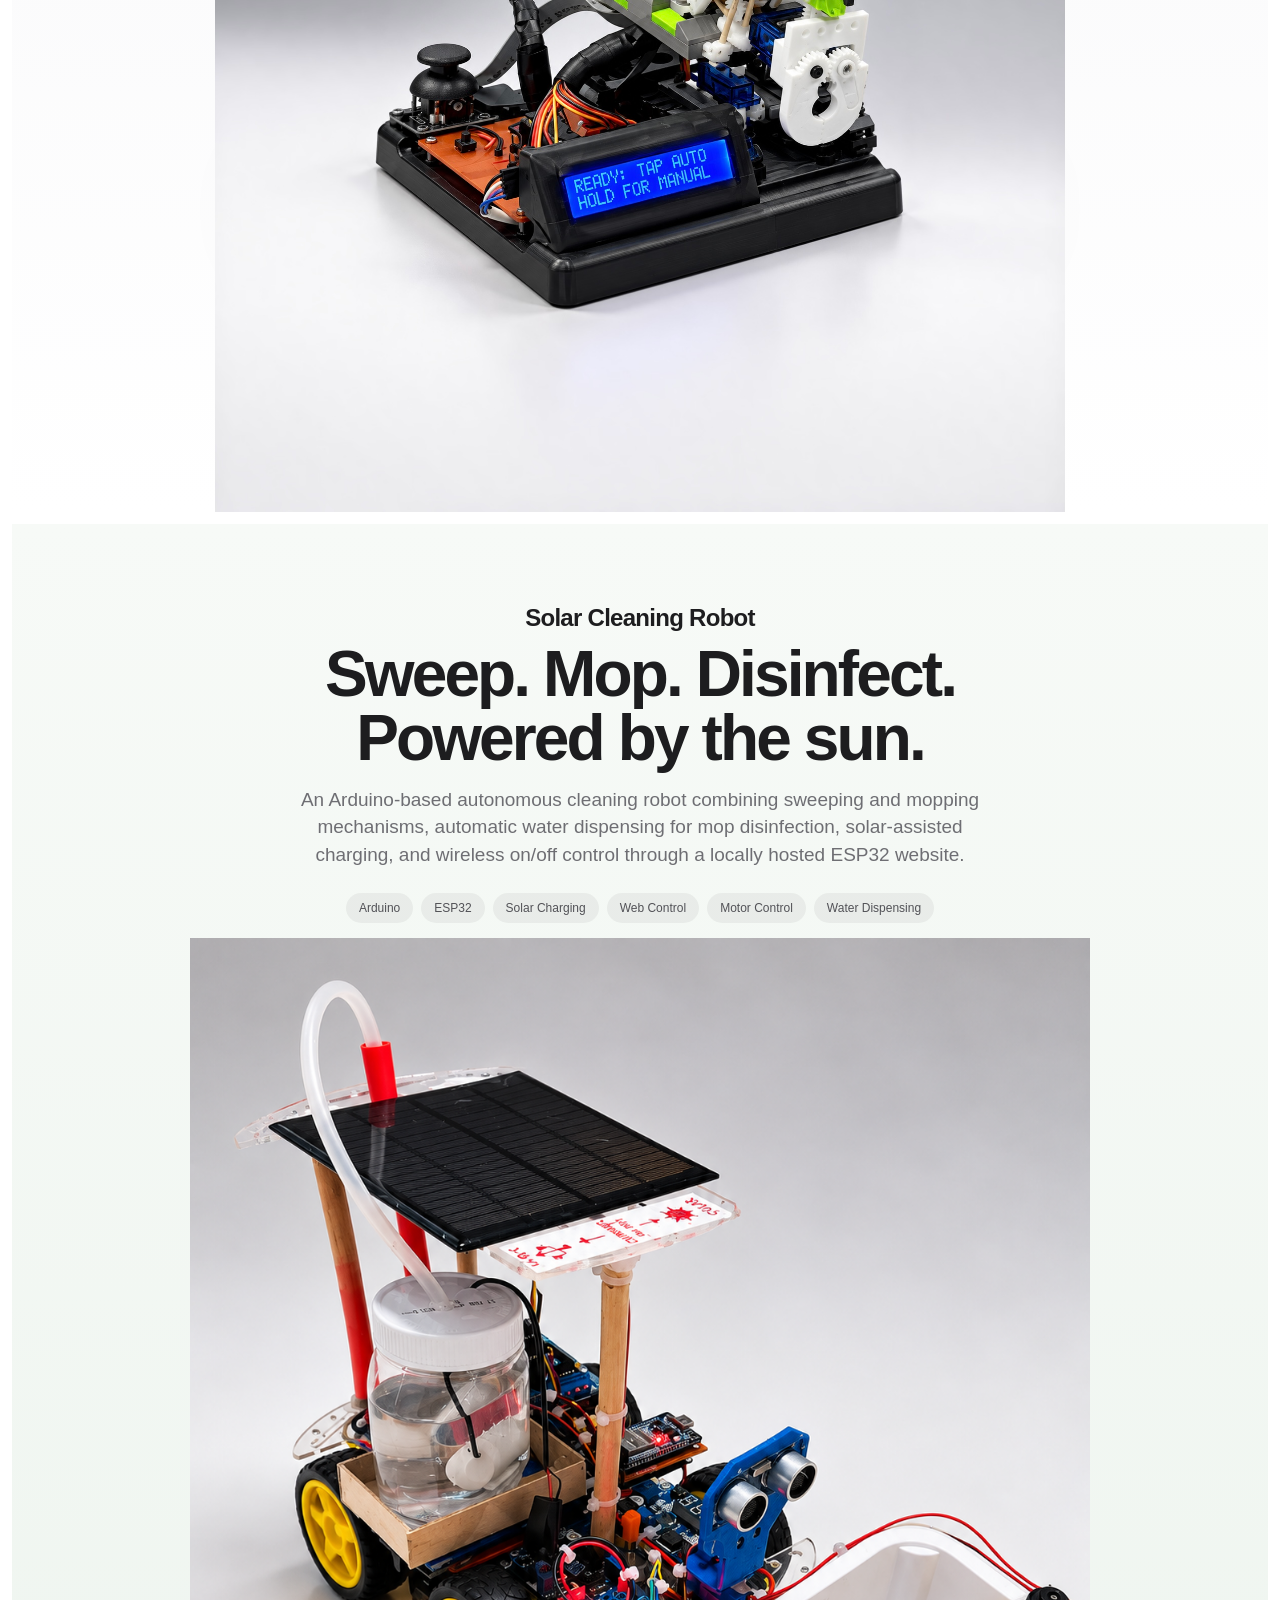
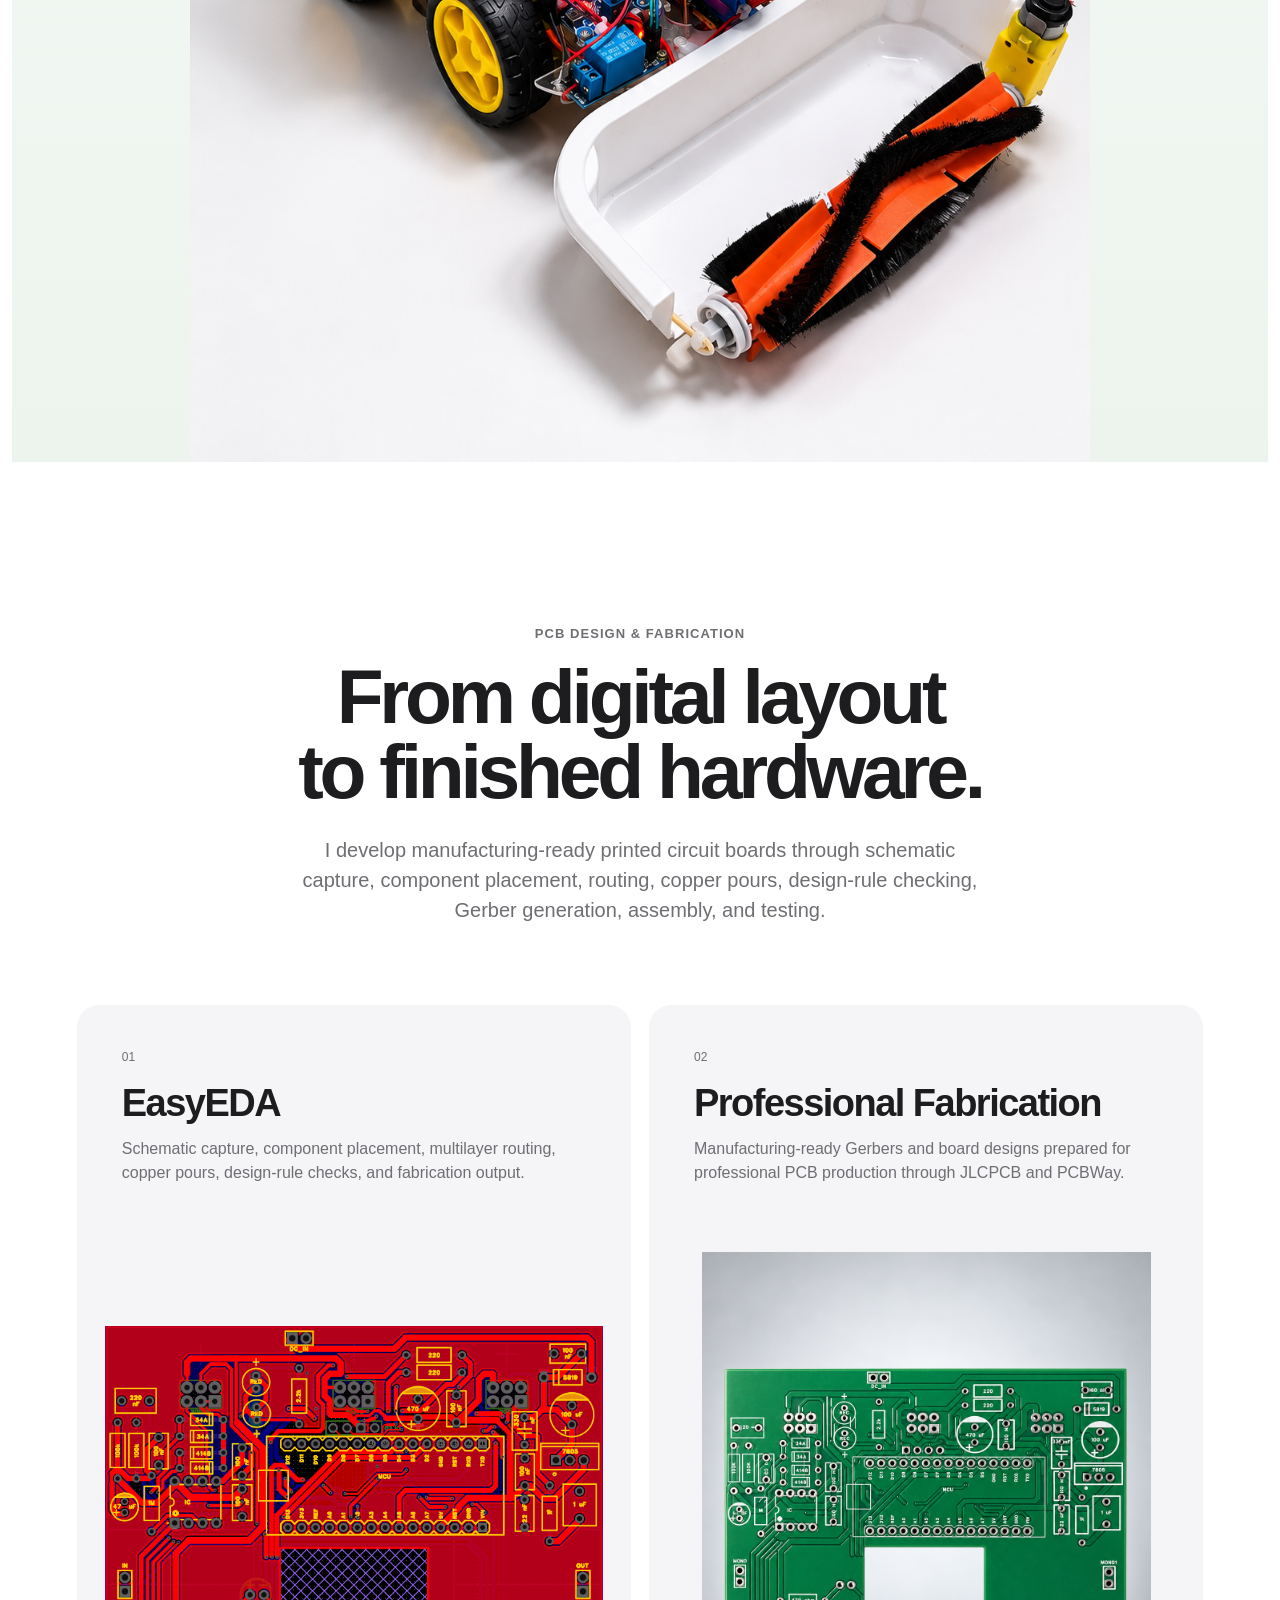
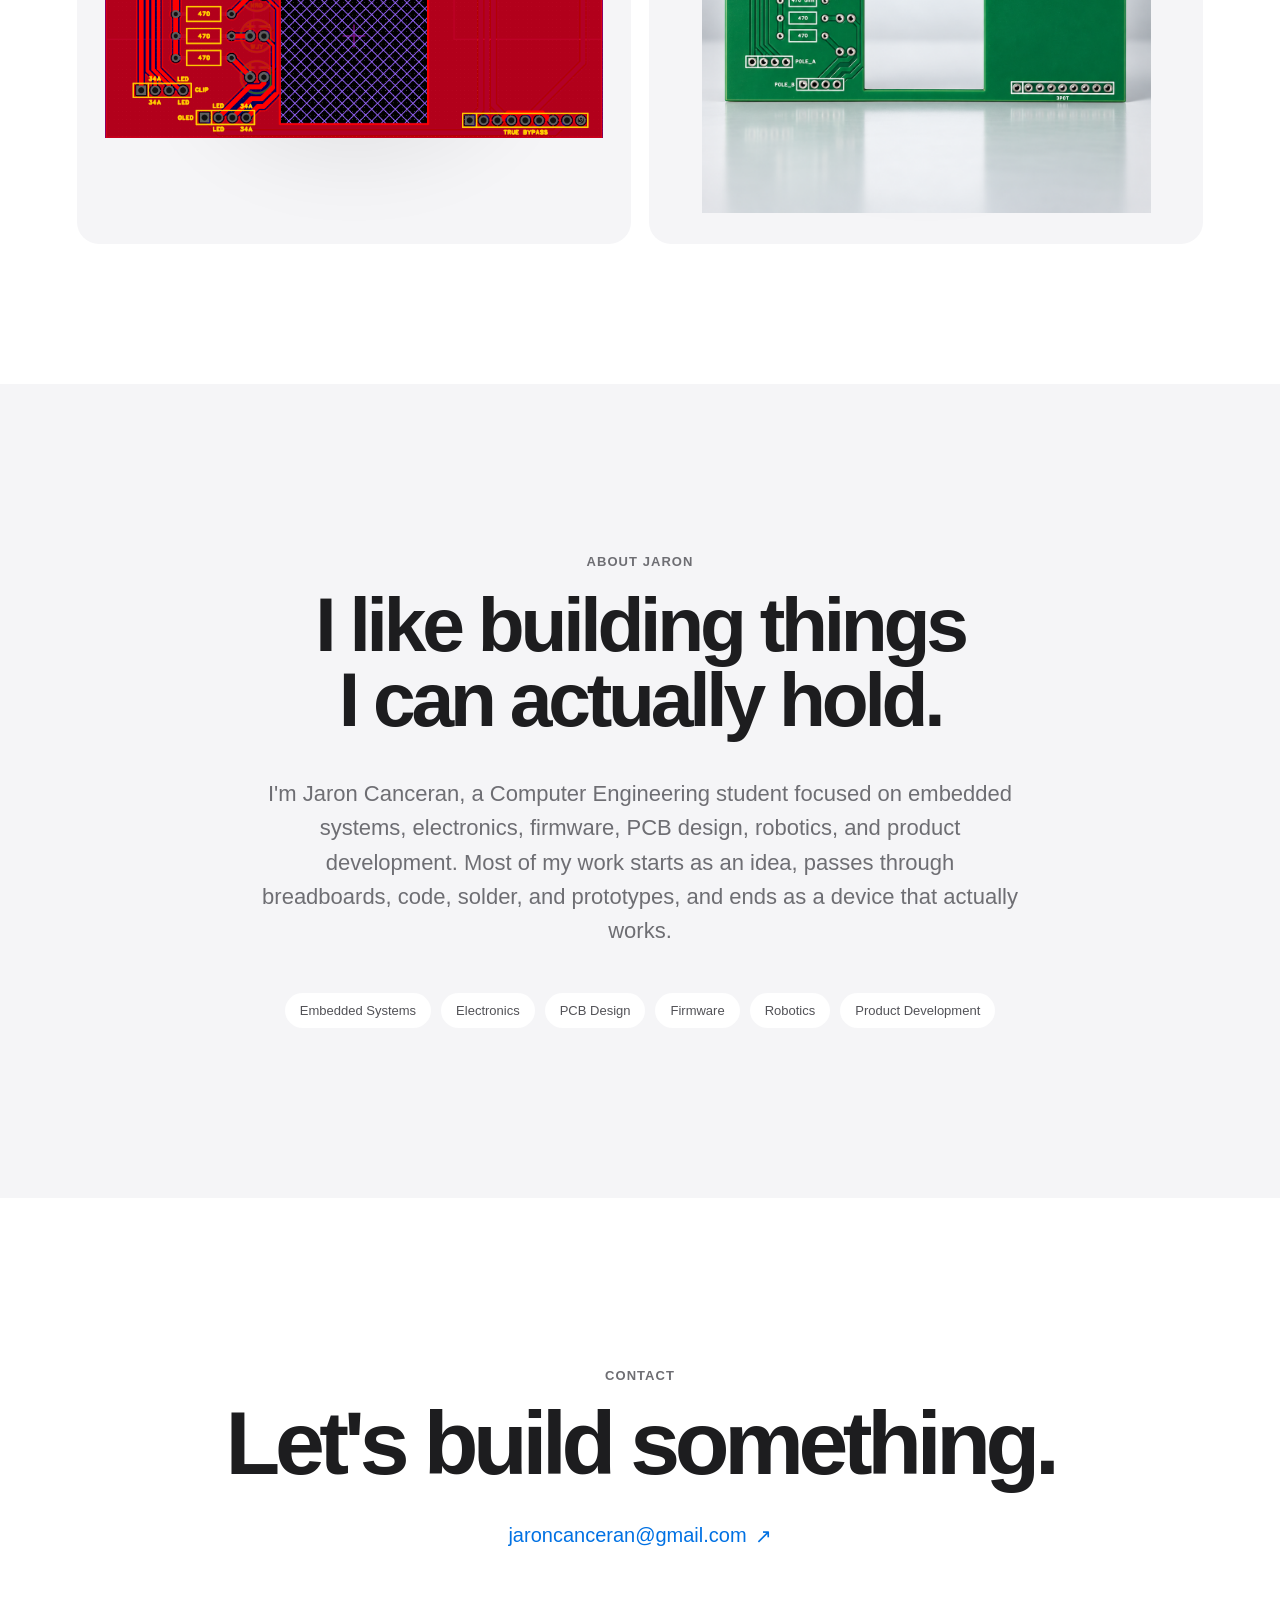
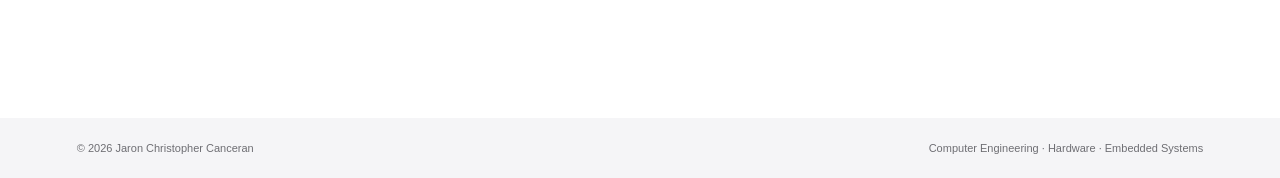
==== commit 21121843: "Overhaul" ====
--- a/index.html
+++ b/index.html
@@ -11,7 +11,7 @@
     >
 
     <title>
-        Jaron | Computer Engineering & Embedded Systems
+        Jaron Canceran | Computer Engineering & Embedded Systems
     </title>
 
     <meta
@@ -21,7 +21,7 @@
 
     <meta
         name="author"
-        content="Jaron"
+        content="Jaron Canceran"
     >
 
     <meta
@@ -70,7 +70,7 @@
                 href="#home"
                 class="brand"
             >
-                Jaron
+                Jaron Canceran
             </a>
 
 
@@ -115,18 +115,18 @@
         <div class="hero-copy">
 
             <p class="eyebrow">
-                COMPUTER ENGINEERING · HARDWARE · AUDIO
+                JARON CANCERAN · COMPUTER ENGINEERING
             </p>
 
             <h1>
-                I design and build<br>
-                physical technology.
+                I turn ideas into<br>
+                working hardware.
             </h1>
 
             <p class="hero-subtitle">
-                Embedded systems, electronics, firmware,
-                PCB design, robotics, and hardware built
-                from the circuit up.
+                I design and build embedded systems, electronics,
+                PCBs, firmware, robots, and physical products —
+                from early prototypes to working devices.
             </p>
 
 
@@ -136,14 +136,14 @@
                     class="primary-button"
                     href="#projects"
                 >
-                    Explore my work
+                    Explore my projects
                 </a>
 
                 <a
                     class="secondary-link"
                     href="#about"
                 >
-                    About me
+                    More about me
                     <span>›</span>
                 </a>
 
@@ -152,13 +152,13 @@
         </div>
 
 
-        <!-- TRANSPARENT PRODUCT HERO -->
-
-        <div class="hero-product antiparallel-hero">
+        <!-- THREE HANDHELD DEVICES -->
+
+        <div class="hero-product handheld-trio-hero">
 
             <img
                 src="assets/images/hero.png"
-                alt="ANTIPARALLEL overdrive pedal in Turbo mode"
+                alt="Three handheld embedded devices designed and built by Jaron Canceran"
             >
 
         </div>
@@ -167,11 +167,11 @@
         <div class="hero-caption">
 
             <span>
-                ANTIPARALLEL
+                HANDHELD SYSTEMS
             </span>
 
             <span>
-                Analog overdrive · Embedded monitoring · 2026
+                Embedded hardware · Firmware · Product development
             </span>
 
         </div>
@@ -566,7 +566,7 @@
 
 
         <!-- =========================
-             ABOUT
+            ABOUT
         ========================== -->
 
         <section
@@ -574,57 +574,58 @@
             id="about"
         >
 
-            <p class="eyebrow">
-                ABOUT
-            </p>
-
-
-            <h2>
-                Building hardware is where
-                engineering becomes tangible.
-            </h2>
-
-
-            <p class="about-body">
-                I'm Jaron, a Computer Engineering student focused
-                on embedded systems, electronics, firmware,
-                PCB design, robotics, and developing physical
-                products from early prototypes to working hardware.
-            </p>
-
-
-            <div class="skills">
-
-                <span>
-                    Embedded Systems
-                </span>
-
-                <span>
-                    Electronics
-                </span>
-
-                <span>
-                    PCB Design
-                </span>
-
-                <span>
-                    Firmware
-                </span>
-
-                <span>
-                    Robotics
-                </span>
-
-                <span>
-                    Product Development
-                </span>
+            <div class="about-content">
+
+                <p class="eyebrow">
+                    ABOUT JARON
+                </p>
+
+                <h2>
+                    I like building things<br>
+                    I can actually hold.
+                </h2>
+
+                <p class="about-body">
+                    I'm Jaron Canceran, a Computer Engineering student
+                    focused on embedded systems, electronics, firmware,
+                    PCB design, robotics, and product development.
+                    Most of my work starts as an idea, passes through
+                    breadboards, code, solder, and prototypes, and ends
+                    as a device that actually works.
+                </p>
+
+
+                <div class="skills">
+
+                    <span>
+                        Embedded Systems
+                    </span>
+
+                    <span>
+                        Electronics
+                    </span>
+
+                    <span>
+                        PCB Design
+                    </span>
+
+                    <span>
+                        Firmware
+                    </span>
+
+                    <span>
+                        Robotics
+                    </span>
+
+                    <span>
+                        Product Development
+                    </span>
+
+                </div>
 
             </div>
 
         </section>
-
-
-
         <!-- =========================
              CONTACT
         ========================== -->
@@ -664,11 +665,11 @@
     <footer>
 
         <span>
-            © 2026 Jaron
+            © 2026 Jaron Christopher Canceran
         </span>
 
         <span>
-            Computer Engineering · Philippines
+            Computer Engineering · Hardware · Embedded Systems
         </span>
 
     </footer>
--- a/style.css
+++ b/style.css
@@ -733,17 +733,30 @@
         8vw;
 
     background: var(--page);
-}
-
-.about-section > * {
-    max-width: 1200px;
-
-    margin-left: auto;
-    margin-right: auto;
+
+    text-align: center;
+}
+
+.about-content {
+    max-width: 1100px;
+
+    margin: 0 auto;
+
+    display: flex;
+    flex-direction: column;
+    align-items: center;
+}
+
+.about-section .eyebrow {
+    text-align: center;
 }
 
 .about-section h2 {
-    margin-bottom: 40px;
+    max-width: 1000px;
+
+    margin:
+        0 auto
+        40px;
 
     font-size: clamp(54px, 6vw, 92px);
 
@@ -752,23 +765,29 @@
     line-height: 0.98;
 
     letter-spacing: -0.055em;
+
+    text-align: center;
 }
 
 .about-body {
-    max-width: 800px;
-
-    margin-left: 0;
+    max-width: 760px;
+
+    margin:
+        0 auto;
 
     color: var(--secondary);
 
     font-size: 22px;
 
-    line-height: 1.5;
+    line-height: 1.55;
+
+    text-align: center;
 }
 
 .skills {
     display: flex;
 
+    justify-content: center;
     flex-wrap: wrap;
 
     gap: 10px;
@@ -1144,65 +1163,61 @@
 }
 
 /* ==================================================
-   ANTIPARALLEL TRANSPARENT HERO
-================================================== */
-
-.antiparallel-hero {
-    position: relative;
-
-    height: min(700px, 68vw);
+   HANDHELD TRIO HERO
+================================================== */
+
+.handheld-trio-hero {
+    position: relative;
+
+    height: min(700px, 60vw);
 
     display: flex;
     justify-content: center;
     align-items: center;
 }
 
-
-/* SOFT SHADOW UNDER PRODUCT */
-
-.antiparallel-hero::before {
+.handheld-trio-hero::before {
     content: "";
 
     position: absolute;
 
-    width: 48%;
-    height: 20%;
+    width: 58%;
+    height: 18%;
 
     left: 50%;
-    bottom: 10%;
+    bottom: 8%;
 
     transform: translateX(-50%);
 
     background:
         radial-gradient(
             ellipse at center,
-            rgba(0, 0, 0, 0.20) 0%,
-            rgba(0, 0, 0, 0.08) 40%,
-            rgba(0, 0, 0, 0) 75%
+            rgba(0, 0, 0, 0.18) 0%,
+            rgba(0, 0, 0, 0.07) 42%,
+            rgba(0, 0, 0, 0) 76%
         );
 
-    filter: blur(28px);
+    filter: blur(30px);
 
     pointer-events: none;
 }
 
-
-.antiparallel-hero img {
+.handheld-trio-hero img {
     position: relative;
 
     z-index: 1;
 
     width: auto;
-    height: 90%;
-
-    max-width: 90%;
+    height: 92%;
+
+    max-width: 94%;
 
     object-fit: contain;
 
     filter:
         drop-shadow(
-            0 24px 32px
-            rgba(0, 0, 0, 0.14)
+            0 26px 36px
+            rgba(0, 0, 0, 0.13)
         );
 
     transition:
@@ -1214,9 +1229,8 @@
         );
 }
 
-
-.antiparallel-hero:hover img {
-    transform: translateY(-6px) scale(1.015);
+.handheld-trio-hero:hover img {
+    transform: translateY(-5px) scale(1.012);
 }
 
 /* ==================================================
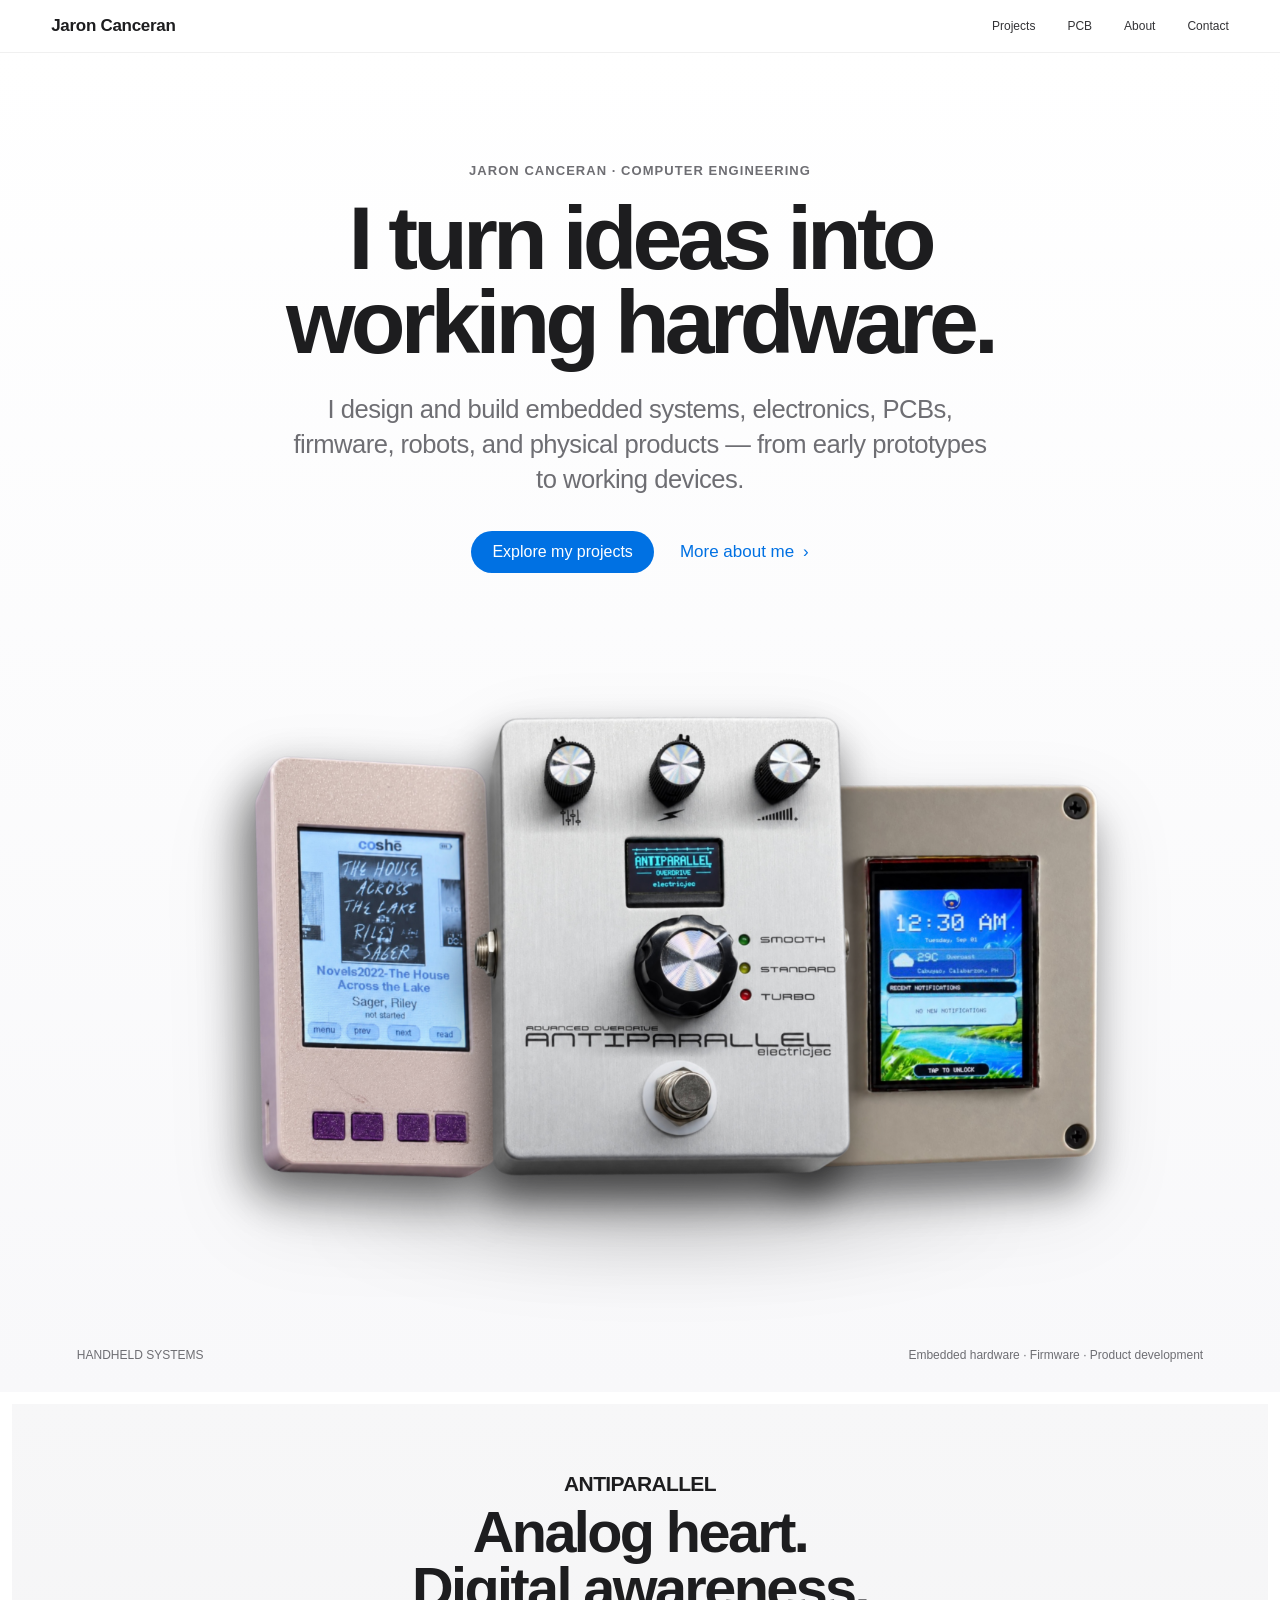
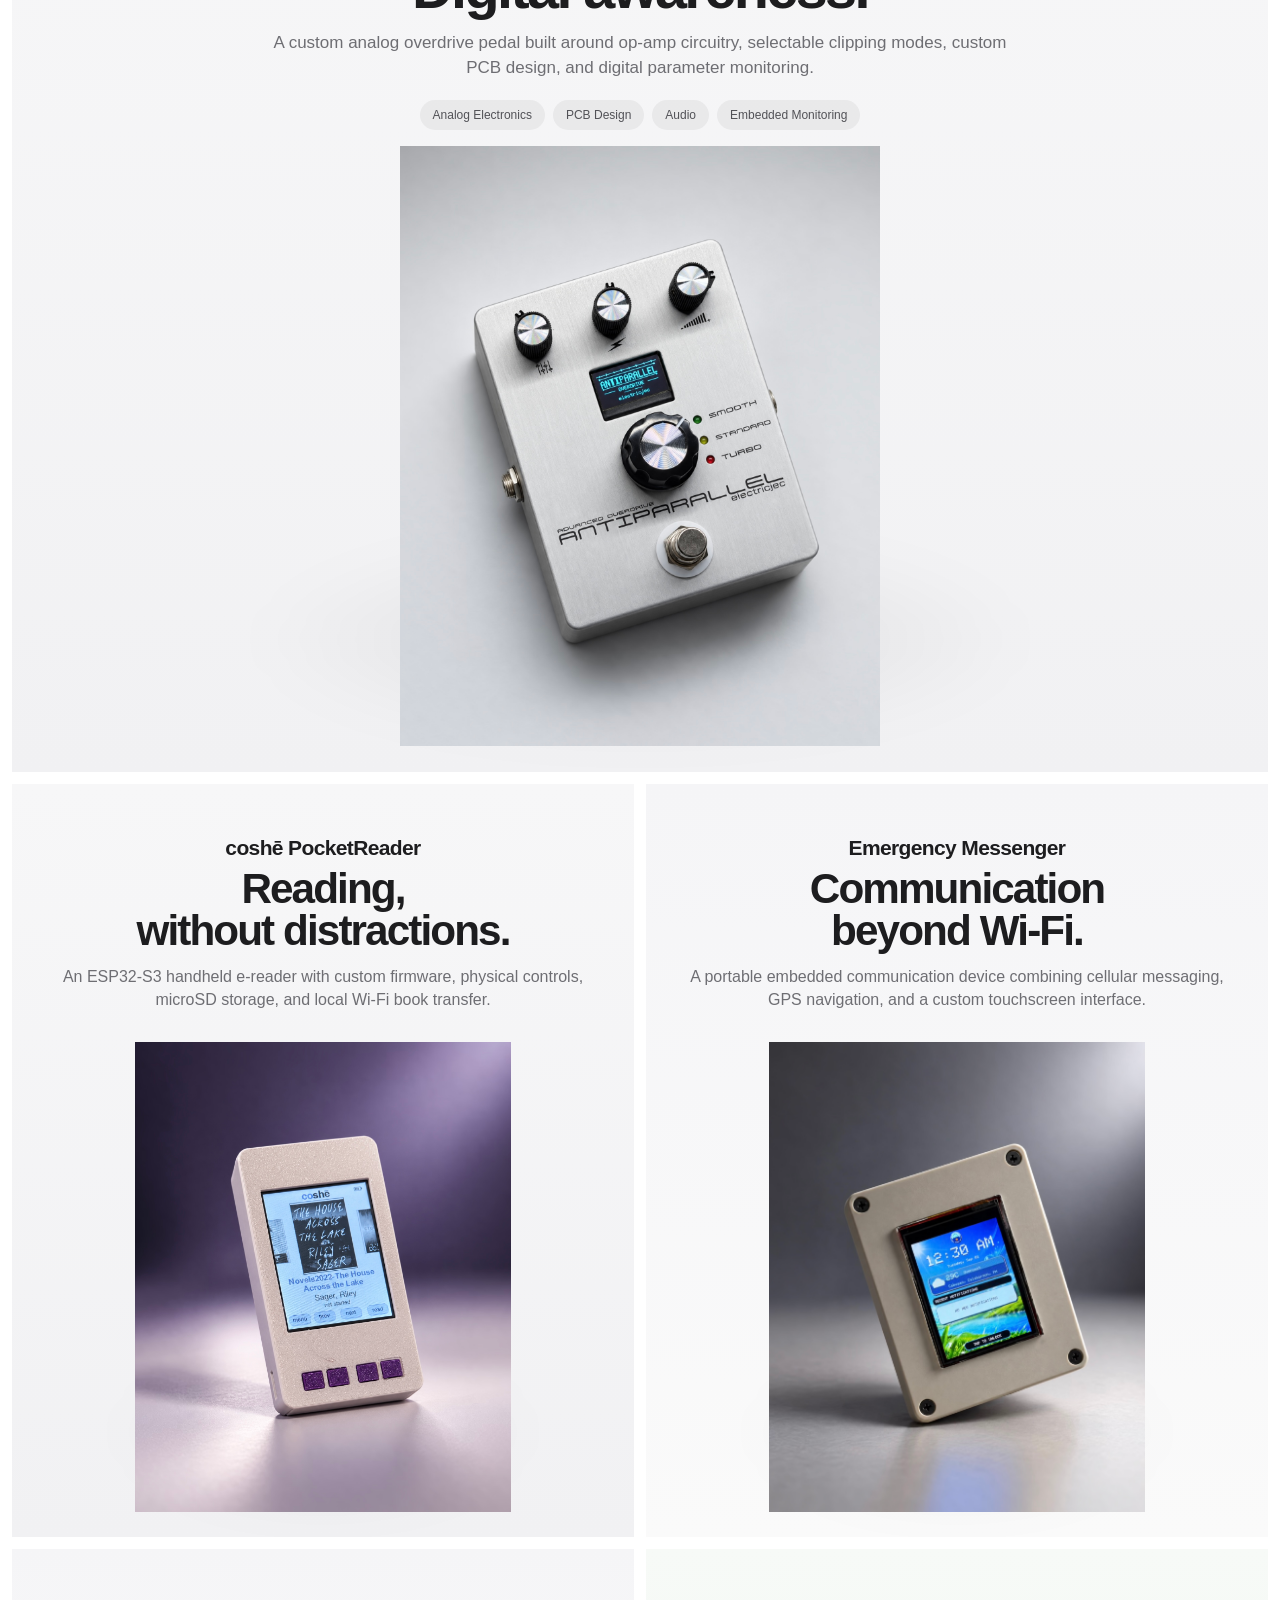
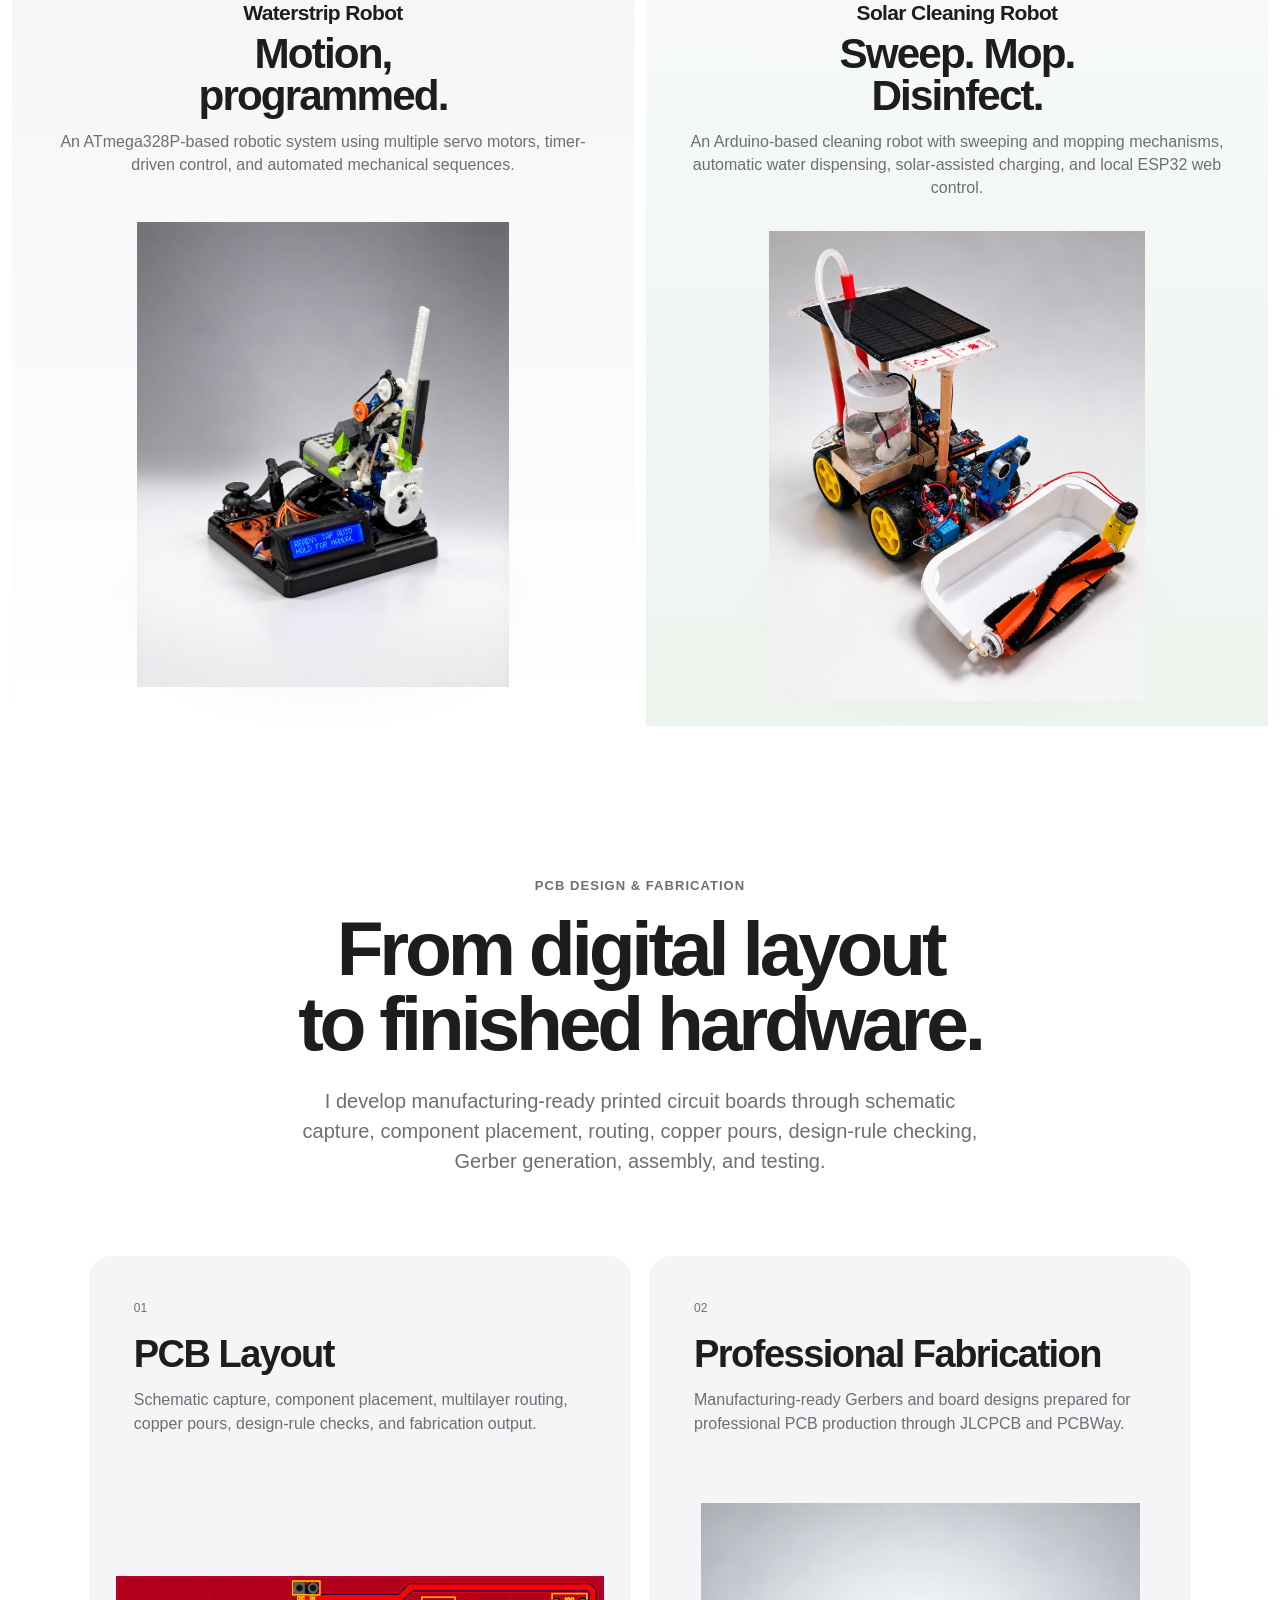
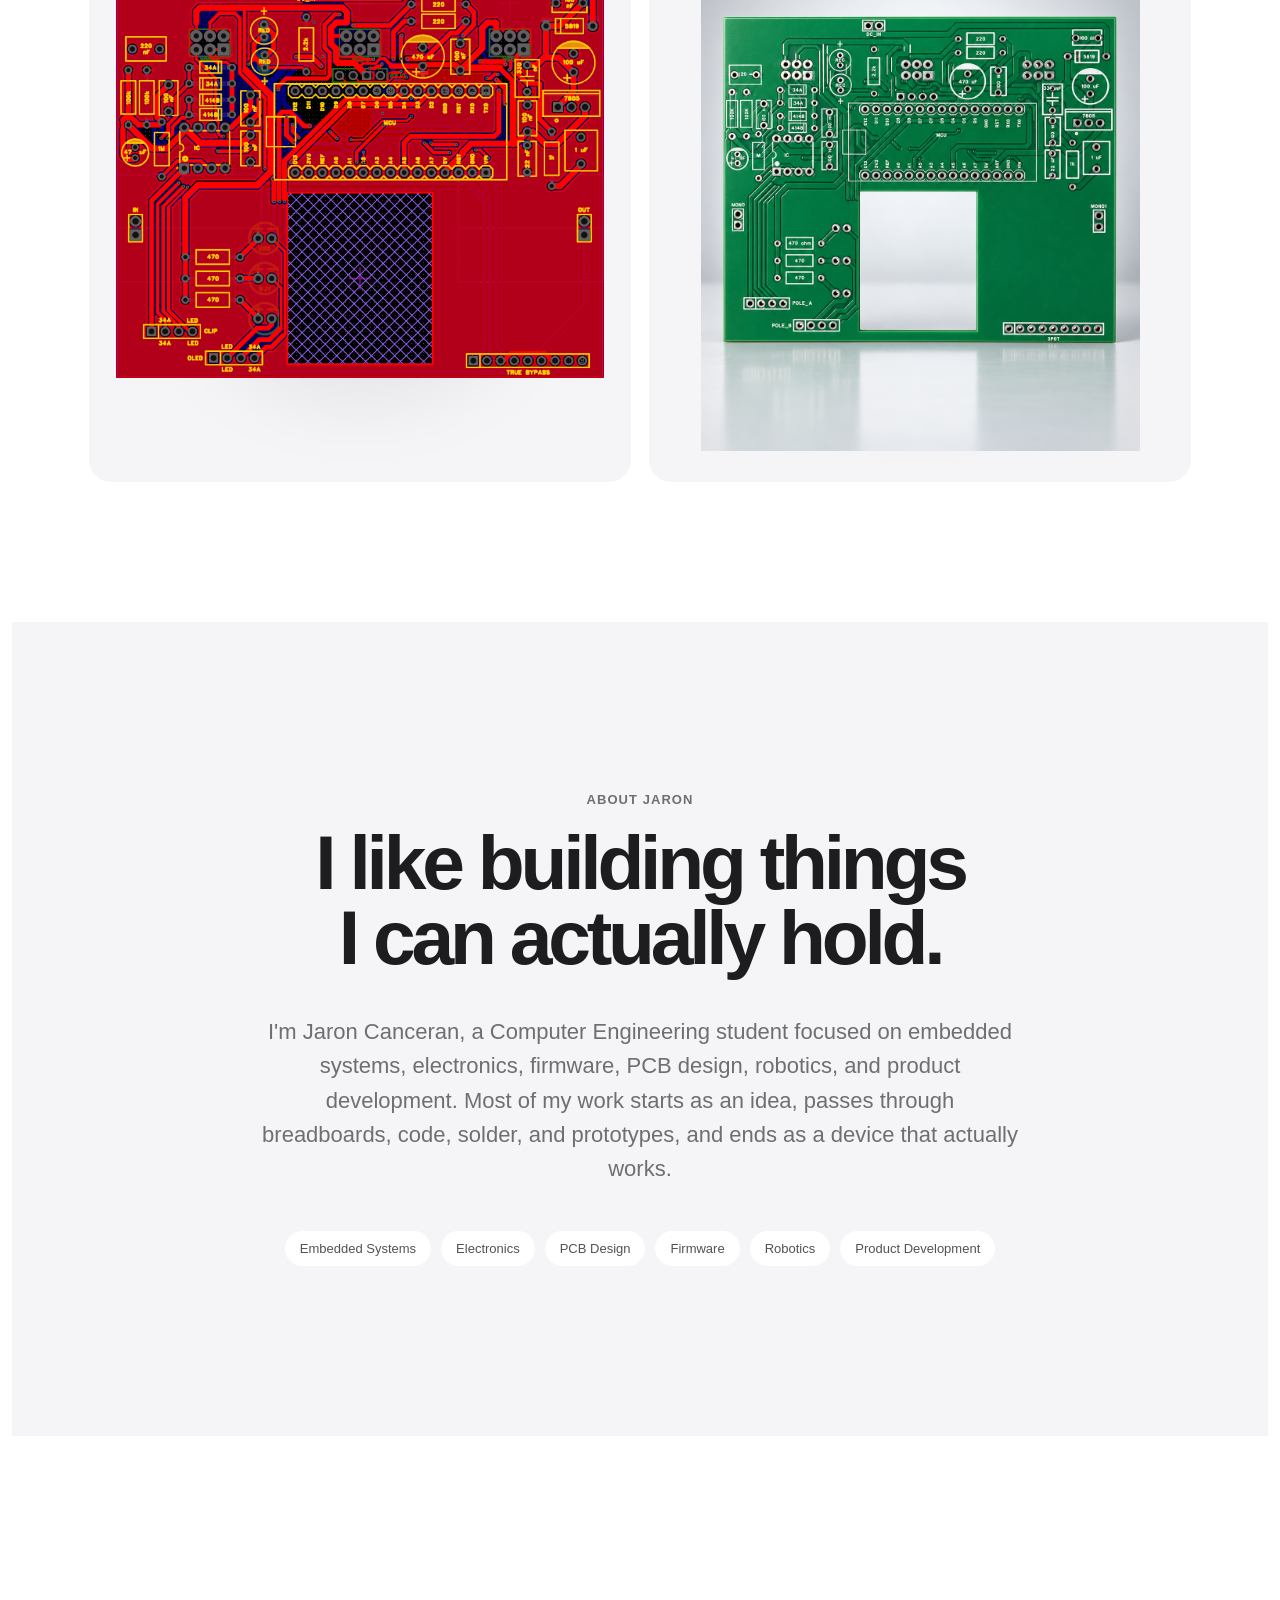
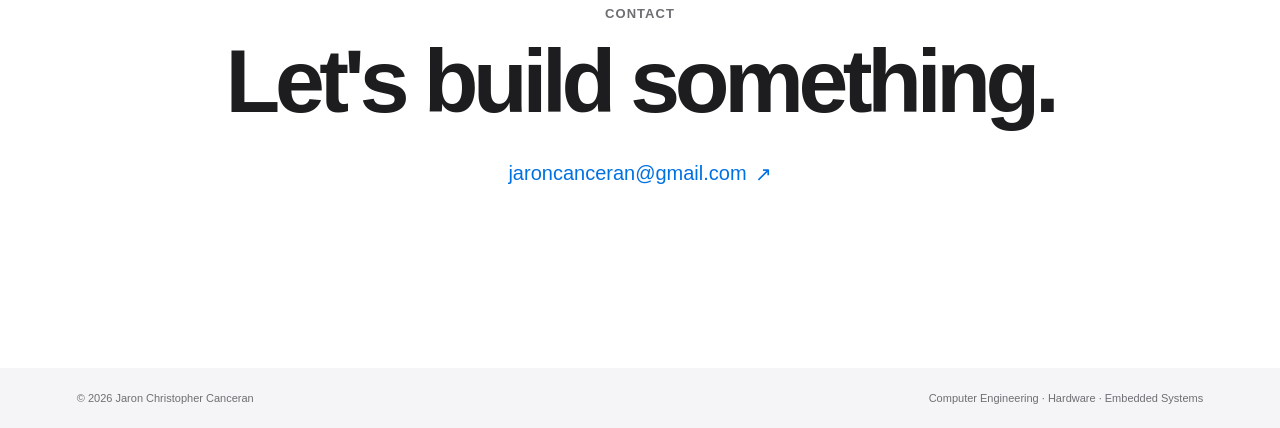
==== commit a5e51c7b: "Overhaul" ====
--- a/index.html
+++ b/index.html
@@ -188,53 +188,47 @@
         >
 
 
-            <!-- =====================
-                 COSHĒ
-            ====================== -->
-
-            <article class="product-feature coshe-feature">
+           <!-- =========================
+                FEATURED PROJECT
+                ANTIPARALLEL
+            ========================== -->
+
+            <article class="product-feature antiparallel-feature">
 
                 <div class="product-copy centered-copy">
 
                     <p class="product-label">
-                        coshē
+                        ANTIPARALLEL
                     </p>
 
                     <h2>
-                        Reading, made pocket-sized.
+                        Analog heart.<br>
+                        Digital awareness.
                     </h2>
 
                     <p class="product-description">
-                        An offline ESP32-S3 e-reader with custom
-                        firmware, physical controls, microSD storage,
-                        and local Wi-Fi book transfer.
+                        A custom analog overdrive pedal built around
+                        op-amp circuitry, selectable clipping modes,
+                        custom PCB design, and digital parameter monitoring.
                     </p>
 
-
                     <div class="product-actions">
 
-                        <span>
-                            ESP32-S3
-                        </span>
-
-                        <span>
-                            C++
-                        </span>
-
-                        <span>
-                            Embedded UI
-                        </span>
+                        <span>Analog Electronics</span>
+                        <span>PCB Design</span>
+                        <span>Audio</span>
+                        <span>Embedded Monitoring</span>
 
                     </div>
 
                 </div>
 
 
-                <div class="large-product-image">
+                <div class="large-product-image antiparallel-image">
 
                     <img
-                        src="assets/images/coshe1.png"
-                        alt="coshē PocketReader"
+                        src="assets/images/antiparallel1.png"
+                        alt="ANTIPARALLEL custom overdrive guitar pedal"
                     >
 
                 </div>
@@ -242,44 +236,42 @@
             </article>
 
 
-
-            <!-- =====================
-                 TWO COLUMN GRID
-            ====================== -->
+            <!-- =========================
+                HANDHELD PROJECTS
+            ========================== -->
 
             <div class="product-grid">
 
 
-                <!-- ANTIPARALLEL -->
-
-                <article class="product-tile">
+                <!-- COSHĒ -->
+
+                <article class="product-tile coshe-feature">
 
                     <div class="tile-copy">
 
                         <p class="product-label">
-                            ANTIPARALLEL
+                            coshē PocketReader
                         </p>
 
                         <h2>
-                            Analog heart.<br>
-                            Digital awareness.
+                            Reading,<br>
+                            without distractions.
                         </h2>
 
                         <p>
-                            A custom overdrive pedal built around
-                            analog op-amp circuitry, selectable
-                            clipping modes, PCB design, and digital
-                            parameter monitoring.
-                        </p>
-
-                    </div>
-
-
-                    <div class="tile-image">
+                            An ESP32-S3 handheld e-reader with custom firmware,
+                            physical controls, microSD storage, and local
+                            Wi-Fi book transfer.
+                        </p>
+
+                    </div>
+
+
+                    <div class="tile-image coshe-image">
 
                         <img
-                            src="assets/images/antiparallel1.png"
-                            alt="ANTIPARALLEL guitar overdrive pedal"
+                            src="assets/images/coshe1.png"
+                            alt="coshē PocketReader"
                         >
 
                     </div>
@@ -290,7 +282,7 @@
 
                 <!-- EMERGENCY MESSENGER -->
 
-                <article class="product-tile">
+                <article class="product-tile emergency-feature">
 
                     <div class="tile-copy">
 
@@ -304,156 +296,111 @@
                         </h2>
 
                         <p>
-                            A portable embedded communication
-                            device integrating cellular messaging,
-                            GPS, navigation, and a custom touch
-                            interface.
-                        </p>
-
-                    </div>
-
-
-                    <div class="tile-image">
+                            A portable embedded communication device
+                            combining cellular messaging, GPS navigation,
+                            and a custom touchscreen interface.
+                        </p>
+
+                    </div>
+
+
+                    <div class="tile-image emergency-image">
 
                         <img
                             src="assets/images/emer1.jpeg"
-                            alt="Emergency Messenger device"
+                            alt="Emergency Messenger handheld device"
                         >
 
                     </div>
 
                 </article>
 
+
             </div>
 
 
 
-            <!-- =====================
-                 WATERSTRIP ROBOT
-            ====================== -->
-
-            <article class="product-feature robot-feature">
-
-                <div class="product-copy centered-copy">
-
-                    <p class="product-label">
-                        Waterstrip Robot
-                    </p>
-
-                    <h2>
-                        Motion, programmed.
-                    </h2>
-
-                    <p class="product-description">
-                        An ATmega328P-based robotic system using
-                        multiple servo motors, timer-driven control,
-                        and automated mechanical sequences.
-                    </p>
-
-
-                    <div class="product-actions">
-
-                        <span>
-                            ATmega328P
-                        </span>
-
-                        <span>
-                            AVR C
-                        </span>
-
-                        <span>
-                            Servo Control
-                        </span>
-
-                    </div>
-
-                </div>
-
-
-                <div class="large-product-image robot-image">
-
-                    <img
-                        src="assets/images/waterstriprobot1.png"
-                        alt="Waterstrip Robot"
-                    >
-
-                </div>
-
-            </article>
-
-
-
-            <!-- =====================
-                 SOLAR CLEANING ROBOT
-            ====================== -->
-
-            <article class="product-feature cleaner-feature">
-
-                <div class="product-copy centered-copy">
-
-                    <p class="product-label">
-                        Solar Cleaning Robot
-                    </p>
-
-                    <h2>
-                        Sweep. Mop. Disinfect.<br>
-                        Powered by the sun.
-                    </h2>
-
-                    <p class="product-description">
-                        An Arduino-based autonomous cleaning robot
-                        combining sweeping and mopping mechanisms,
-                        automatic water dispensing for mop disinfection,
-                        solar-assisted charging, and wireless on/off
-                        control through a locally hosted ESP32 website.
-                    </p>
-
-
-                    <div class="product-actions">
-
-                        <span>
-                            Arduino
-                        </span>
-
-                        <span>
-                            ESP32
-                        </span>
-
-                        <span>
-                            Solar Charging
-                        </span>
-
-                        <span>
-                            Web Control
-                        </span>
-
-                        <span>
-                            Motor Control
-                        </span>
-
-                        <span>
-                            Water Dispensing
-                        </span>
-
-                    </div>
-
-                </div>
-
-
-                <div class="large-product-image cleaner-image">
-
-                    <img
-                        src="assets/images/solarbot1.png"
-                        alt="Solar-powered Arduino cleaning robot with sweep and mop mechanism"
-                    >
-
-                </div>
-
-            </article>
-
-        </section>
-
-
+            <!-- =========================
+                ROBOT PROJECTS
+            ========================== -->
+
+            <div class="product-grid">
+
+
+                <!-- WATERSTRIP ROBOT -->
+
+                <article class="product-tile robot-feature">
+
+                    <div class="tile-copy">
+
+                        <p class="product-label">
+                            Waterstrip Robot
+                        </p>
+
+                        <h2>
+                            Motion,<br>
+                            programmed.
+                        </h2>
+
+                        <p>
+                            An ATmega328P-based robotic system using
+                            multiple servo motors, timer-driven control,
+                            and automated mechanical sequences.
+                        </p>
+
+                    </div>
+
+
+                    <div class="tile-image robot-image">
+
+                        <img
+                            src="assets/images/waterstriprobot1.png"
+                            alt="Waterstrip Robot"
+                        >
+
+                    </div>
+
+                </article>
+
+
+
+                <!-- SOLAR CLEANING ROBOT -->
+
+                <article class="product-tile cleaner-feature">
+
+                    <div class="tile-copy">
+
+                        <p class="product-label">
+                            Solar Cleaning Robot
+                        </p>
+
+                        <h2>
+                            Sweep. Mop.<br>
+                            Disinfect.
+                        </h2>
+
+                        <p>
+                            An Arduino-based cleaning robot with sweeping
+                            and mopping mechanisms, automatic water dispensing,
+                            solar-assisted charging, and local ESP32 web control.
+                        </p>
+
+                    </div>
+
+
+                    <div class="tile-image cleaner-image">
+
+                        <img
+                            src="assets/images/solarbot1.png"
+                            alt="Solar-powered Arduino cleaning robot"
+                        >
+
+                    </div>
+
+                </article>
+
+
+            </div>
 
         <!-- =========================
              PCB DESIGN
@@ -500,7 +447,7 @@
                         </span>
 
                         <h3>
-                            EasyEDA
+                            PCB Layout 
                         </h3>
 
                         <p>
--- a/style.css
+++ b/style.css
@@ -83,10 +83,17 @@
 
     background: rgba(255, 255, 255, 0.78);
 
-    backdrop-filter: saturate(180%) blur(20px);
-    -webkit-backdrop-filter: saturate(180%) blur(20px);
-
-    border-bottom: 1px solid rgba(0, 0, 0, 0.06);
+    backdrop-filter:
+        saturate(180%)
+        blur(20px);
+
+    -webkit-backdrop-filter:
+        saturate(180%)
+        blur(20px);
+
+    border-bottom:
+        1px solid
+        rgba(0, 0, 0, 0.06);
 }
 
 .navbar {
@@ -109,6 +116,7 @@
 
 .nav-links {
     display: flex;
+
     gap: 32px;
 }
 
@@ -180,7 +188,12 @@
 .hero h1 {
     margin-bottom: 28px;
 
-    font-size: clamp(60px, 7vw, 112px);
+    font-size:
+        clamp(
+            60px,
+            7vw,
+            112px
+        );
 
     font-weight: 600;
 
@@ -199,7 +212,12 @@
 
     color: var(--secondary);
 
-    font-size: clamp(19px, 2vw, 26px);
+    font-size:
+        clamp(
+            19px,
+            2vw,
+            26px
+        );
 
     line-height: 1.35;
 
@@ -214,7 +232,7 @@
 
     gap: 26px;
 
-    margin-bottom: 65px;
+    margin-bottom: 55px;
 }
 
 
@@ -223,10 +241,11 @@
 ================================================== */
 
 .primary-button {
-    padding: 12px 21px;
+    padding:
+        12px
+        21px;
 
     background: var(--blue);
-
     color: var(--white);
 
     border-radius: 999px;
@@ -256,13 +275,23 @@
 
 
 /* ==================================================
-   HERO PRODUCT IMAGE
+   HERO PRODUCT
 ================================================== */
 
 .hero-product {
-    width: min(1100px, 90vw);
-
-    height: min(650px, 60vw);
+    position: relative;
+
+    width:
+        min(
+            1200px,
+            92vw
+        );
+
+    height:
+        min(
+            680px,
+            60vw
+        );
 
     margin: auto;
 
@@ -273,28 +302,104 @@
     overflow: hidden;
 }
 
+.hero-product::before {
+    content: "";
+
+    position: absolute;
+
+    width: 58%;
+    height: 20%;
+
+    left: 50%;
+    bottom: 7%;
+
+    transform: translateX(-50%);
+
+    background:
+        radial-gradient(
+            ellipse at center,
+            rgba(0, 0, 0, 0.16) 0%,
+            rgba(0, 0, 0, 0.07) 40%,
+            rgba(0, 0, 0, 0) 76%
+        );
+
+    filter: blur(30px);
+
+    pointer-events: none;
+}
+
 .hero-product img {
-    width: 100%;
-    height: 100%;
+    position: relative;
+
+    z-index: 1;
 
     object-fit: contain;
-    object-position: center bottom;
 
     filter:
         drop-shadow(
             0
-            30px
-            45px
+            26px
+            36px
             rgba(0, 0, 0, 0.12)
         );
 }
 
+
+/* ==================================================
+   HANDHELD TRIO HERO
+================================================== */
+
+.handheld-trio-hero {
+    height:
+        min(
+            700px,
+            60vw
+        );
+}
+
+.handheld-trio-hero img {
+    width: auto;
+    height: 92%;
+
+    max-width: 94%;
+
+    object-fit: contain;
+
+    transition:
+        transform
+        0.8s
+        cubic-bezier(
+            0.2,
+            0.8,
+            0.2,
+            1
+        );
+}
+
+.handheld-trio-hero:hover img {
+    transform:
+        translateY(-5px)
+        scale(1.012);
+}
+
+
+/* ==================================================
+   HERO CAPTION
+================================================== */
+
 .hero-caption {
-    width: min(100%, 1180px);
+    width:
+        min(
+            100%,
+            1180px
+        );
 
     margin: auto;
 
-    padding: 20px 0 30px;
+    padding:
+        20px
+        0
+        30px;
 
     display: flex;
     justify-content: space-between;
@@ -317,17 +422,19 @@
 
 
 /* ==================================================
-   LARGE PRODUCT FEATURE
+   FULL WIDTH FEATURE
 ================================================== */
 
 .product-feature {
-    min-height: 850px;
+    width: 100%;
+
+    min-height: 740px;
 
     margin-bottom: 12px;
 
+    position: relative;
+
     overflow: hidden;
-
-    position: relative;
 
     display: flex;
     flex-direction: column;
@@ -336,58 +443,197 @@
 }
 
 .centered-copy {
-    max-width: 850px;
+    position: relative;
+
+    z-index: 2;
+
+    max-width: 900px;
 
     margin: 0 auto;
 
     padding:
-        80px
-        30px
-        15px;
+        58px
+        35px
+        8px;
 
     text-align: center;
+}
+
+
+/* ==================================================
+   ANTIPARALLEL
+   MAIN FEATURED PROJECT
+================================================== */
+
+.antiparallel-feature {
+    min-height: 850px;
+
+    background:
+        linear-gradient(
+            180deg,
+            #f7f7f8 0%,
+            #f1f1f3 100%
+        );
+}
+
+.antiparallel-feature .centered-copy {
+    padding-top: 68px;
+}
+
+.antiparallel-image {
+    padding:
+        5px
+        40px
+        28px;
+}
+
+.antiparallel-image img {
+    max-width: 1250px;
+    max-height: 600px;
+
+    object-fit: contain;
+    object-position: center;
+}
+
+
+/* ==================================================
+   TWO COLUMN PROJECT GRID
+================================================== */
+
+.product-grid {
+    display: grid;
+
+    grid-template-columns:
+        repeat(
+            2,
+            minmax(0, 1fr)
+        );
+
+    gap: 12px;
+
+    margin-bottom: 12px;
+}
+
+.product-tile {
+    min-width: 0;
+
+    min-height: 720px;
 
     position: relative;
 
-    z-index: 2;
-}
+    overflow: hidden;
+
+    display: flex;
+    flex-direction: column;
+
+    background: var(--page);
+}
+
+
+/* ==================================================
+   PROJECT TEXT
+================================================== */
 
 .product-label {
-    margin-bottom: 10px;
-
-    font-size: 24px;
+    margin-bottom: 8px;
+
+    font-size: 21px;
     font-weight: 600;
 
     letter-spacing: -0.03em;
 }
 
-.product-copy h2,
-.tile-copy h2 {
-    margin-bottom: 16px;
-
-    font-size: clamp(44px, 5vw, 72px);
+.product-copy h2 {
+    margin-bottom: 14px;
+
+    font-size:
+        clamp(
+            44px,
+            4.5vw,
+            64px
+        );
 
     font-weight: 600;
 
-    line-height: 1;
+    line-height: 0.98;
 
     letter-spacing: -0.045em;
 }
 
 .product-description {
-    max-width: 680px;
+    max-width: 740px;
 
     margin:
         0
         auto
-        24px;
+        20px;
 
     color: var(--secondary);
 
-    font-size: 19px;
+    font-size: 17px;
 
     line-height: 1.45;
 }
+
+
+/* ==================================================
+   TILE TEXT
+================================================== */
+
+.tile-copy {
+    position: relative;
+
+    z-index: 2;
+
+    width: 100%;
+    max-width: 720px;
+
+    margin: 0 auto;
+
+    padding:
+        52px
+        34px
+        8px;
+
+    text-align: center;
+}
+
+.tile-copy h2 {
+    margin-bottom: 14px;
+
+    font-size:
+        clamp(
+            38px,
+            3.3vw,
+            56px
+        );
+
+    font-weight: 600;
+
+    line-height: 0.98;
+
+    letter-spacing: -0.045em;
+}
+
+.tile-copy > p:last-child {
+    max-width: 570px;
+
+    margin:
+        0
+        auto
+        18px;
+
+    color: var(--secondary);
+
+    font-size: 16px;
+
+    line-height: 1.45;
+}
+
+
+/* ==================================================
+   PROJECT TAGS
+================================================== */
 
 .product-actions {
     display: flex;
@@ -400,9 +646,17 @@
 }
 
 .product-actions span {
-    padding: 8px 13px;
-
-    background: rgba(0, 0, 0, 0.05);
+    padding:
+        8px
+        13px;
+
+    background:
+        rgba(
+            0,
+            0,
+            0,
+            0.05
+        );
 
     border-radius: 999px;
 
@@ -413,120 +667,158 @@
 
 
 /* ==================================================
-   LARGE PRODUCT IMAGES
+   LARGE FEATURE IMAGE
 ================================================== */
 
 .large-product-image {
+    position: relative;
+
     flex: 1;
 
-    min-height: 500px;
+    min-height: 0;
+
+    padding:
+        8px
+        40px
+        26px;
 
     display: flex;
+    align-items: center;
     justify-content: center;
-    align-items: flex-end;
 
     overflow: hidden;
 }
 
+.large-product-image::before {
+    content: "";
+
+    position: absolute;
+
+    width: 60%;
+    height: 32%;
+
+    left: 50%;
+    bottom: 5%;
+
+    transform: translateX(-50%);
+
+    background:
+        radial-gradient(
+            ellipse at center,
+            rgba(0, 0, 0, 0.09) 0%,
+            rgba(0, 0, 0, 0.04) 42%,
+            rgba(0, 0, 0, 0) 74%
+        );
+
+    filter: blur(26px);
+
+    pointer-events: none;
+}
+
 .large-product-image img {
-    width: min(900px, 86%);
-
+    position: relative;
+
+    z-index: 1;
+
+    width: 100%;
     height: 100%;
 
+    max-width: 1080px;
+    max-height: 500px;
+
     object-fit: contain;
-    object-position: center bottom;
-
-    transition: transform 0.8s ease;
-}
-
-.product-feature:hover .large-product-image img {
-    transform: scale(1.015);
-}
-
-
-/* ==================================================
-   TWO COLUMN PRODUCT GRID
-================================================== */
-
-.product-grid {
-    display: grid;
-
-    grid-template-columns:
-        repeat(2, minmax(0, 1fr));
-
-    gap: 12px;
-
-    margin-bottom: 12px;
-}
-
-.product-tile {
-    min-height: 780px;
-
+    object-position: center;
+
+    transition:
+        transform
+        0.7s ease;
+}
+
+.product-feature:hover
+.large-product-image img {
+    transform: scale(1.012);
+}
+
+
+/* Override generic full-width size for ANTIPARALLEL */
+
+.antiparallel-image img {
+    max-width: 1250px;
+    max-height: 600px;
+}
+
+
+/* ==================================================
+   TILE IMAGE
+================================================== */
+
+.tile-image {
     position: relative;
 
+    flex: 1;
+
+    min-height: 0;
+
+    padding:
+        5px
+        28px
+        25px;
+
+    display: flex;
+    align-items: center;
+    justify-content: center;
+
     overflow: hidden;
-
-    display: flex;
-    flex-direction: column;
-
-    background: var(--page);
-}
-
-.tile-copy {
+}
+
+.tile-image::before {
+    content: "";
+
+    position: absolute;
+
+    width: 64%;
+    height: 32%;
+
+    left: 50%;
+    bottom: 5%;
+
+    transform: translateX(-50%);
+
+    background:
+        radial-gradient(
+            ellipse at center,
+            rgba(0, 0, 0, 0.09) 0%,
+            rgba(0, 0, 0, 0.04) 42%,
+            rgba(0, 0, 0, 0) 74%
+        );
+
+    filter: blur(25px);
+
+    pointer-events: none;
+}
+
+.tile-image img {
     position: relative;
 
-    z-index: 2;
-
-    padding:
-        65px
-        55px
-        10px;
-
-    text-align: center;
-}
-
-.tile-copy h2 {
-    font-size: clamp(38px, 3.5vw, 58px);
-}
-
-.tile-copy > p:last-child {
-    max-width: 520px;
-
-    margin:
-        0
-        auto;
-
-    color: var(--secondary);
-
-    font-size: 17px;
-
-    line-height: 1.5;
-}
-
-.tile-image {
-    flex: 1;
-
-    min-height: 390px;
-
-    display: flex;
-    justify-content: center;
-    align-items: flex-end;
-
-    overflow: hidden;
-}
-
+    z-index: 1;
+
+    width: 100%;
+    height: 100%;
+
+    max-width: 760px;
+    max-height: 470px;
+
+    object-fit: contain;
+    object-position: center;
+
+    transition:
+        transform
+        0.7s ease;
+}
+
+.product-tile:hover
 .tile-image img {
-    width: 88%;
-    height: 100%;
-
-    object-fit: contain;
-    object-position: center bottom;
-
-    transition: transform 0.7s ease;
-}
-
-.product-tile:hover .tile-image img {
-    transform: scale(1.02);
+    transform: scale(1.012);
 }
 
 
@@ -543,6 +835,30 @@
         );
 }
 
+.coshe-image img {
+    max-width: 760px;
+    max-height: 470px;
+}
+
+
+/* ==================================================
+   EMERGENCY MESSENGER
+================================================== */
+
+.emergency-feature {
+    background:
+        linear-gradient(
+            180deg,
+            #f5f5f7 0%,
+            #fafafa 100%
+        );
+}
+
+.emergency-image img {
+    max-width: 760px;
+    max-height: 470px;
+}
+
 
 /* ==================================================
    WATERSTRIP ROBOT
@@ -558,7 +874,8 @@
 }
 
 .robot-image img {
-    max-width: 850px;
+    max-width: 760px;
+    max-height: 465px;
 }
 
 
@@ -576,7 +893,8 @@
 }
 
 .cleaner-image img {
-    max-width: 950px;
+    max-width: 780px;
+    max-height: 470px;
 }
 
 
@@ -606,7 +924,12 @@
 .pcb-heading h2 {
     margin-bottom: 25px;
 
-    font-size: clamp(52px, 6vw, 88px);
+    font-size:
+        clamp(
+            52px,
+            6vw,
+            88px
+        );
 
     font-weight: 600;
 
@@ -640,7 +963,10 @@
     display: grid;
 
     grid-template-columns:
-        repeat(2, minmax(0, 1fr));
+        repeat(
+            2,
+            minmax(0, 1fr)
+        );
 
     gap: 18px;
 }
@@ -681,7 +1007,6 @@
     margin-bottom: 12px;
 
     font-size: 38px;
-
     font-weight: 600;
 
     letter-spacing: -0.04em;
@@ -697,7 +1022,14 @@
     line-height: 1.5;
 }
 
+
+/* ==================================================
+   PCB IMAGES
+================================================== */
+
 .pcb-card-image {
+    position: relative;
+
     flex: 1;
 
     min-height: 360px;
@@ -707,656 +1039,6 @@
     justify-content: center;
 
     overflow: hidden;
-}
-
-.pcb-card-image img {
-    width: 90%;
-    height: 90%;
-
-    object-fit: contain;
-
-    transition: transform 0.6s ease;
-}
-
-.pcb-card:hover .pcb-card-image img {
-    transform: scale(1.025);
-}
-
-
-/* ==================================================
-   ABOUT
-================================================== */
-
-.about-section {
-    padding:
-        170px
-        8vw;
-
-    background: var(--page);
-
-    text-align: center;
-}
-
-.about-content {
-    max-width: 1100px;
-
-    margin: 0 auto;
-
-    display: flex;
-    flex-direction: column;
-    align-items: center;
-}
-
-.about-section .eyebrow {
-    text-align: center;
-}
-
-.about-section h2 {
-    max-width: 1000px;
-
-    margin:
-        0 auto
-        40px;
-
-    font-size: clamp(54px, 6vw, 92px);
-
-    font-weight: 600;
-
-    line-height: 0.98;
-
-    letter-spacing: -0.055em;
-
-    text-align: center;
-}
-
-.about-body {
-    max-width: 760px;
-
-    margin:
-        0 auto;
-
-    color: var(--secondary);
-
-    font-size: 22px;
-
-    line-height: 1.55;
-
-    text-align: center;
-}
-
-.skills {
-    display: flex;
-
-    justify-content: center;
-    flex-wrap: wrap;
-
-    gap: 10px;
-
-    margin-top: 45px;
-}
-
-.skills span {
-    padding:
-        10px
-        15px;
-
-    background: #ffffff;
-
-    border-radius: 999px;
-
-    color: #525257;
-
-    font-size: 13px;
-}
-
-
-/* ==================================================
-   CONTACT
-================================================== */
-
-.contact-section {
-    padding:
-        170px
-        8vw;
-
-    text-align: center;
-
-    background: #ffffff;
-}
-
-.contact-section h2 {
-    margin-bottom: 38px;
-
-    font-size: clamp(58px, 7vw, 105px);
-
-    font-weight: 600;
-
-    line-height: 0.95;
-
-    letter-spacing: -0.06em;
-}
-
-.contact-link {
-    display: inline-flex;
-
-    align-items: center;
-
-    gap: 8px;
-
-    color: var(--blue);
-
-    font-size: 20px;
-}
-
-
-/* ==================================================
-   FOOTER
-================================================== */
-
-footer {
-    padding:
-        24px
-        6vw;
-
-    display: flex;
-    justify-content: space-between;
-
-    background: var(--page);
-
-    color: var(--secondary);
-
-    font-size: 11px;
-}
-
-
-/* ==================================================
-   SCROLL REVEAL
-================================================== */
-
-.reveal {
-    opacity: 0;
-
-    transform: translateY(30px);
-
-    transition:
-        opacity 0.8s ease,
-        transform 0.8s ease;
-}
-
-.reveal.visible {
-    opacity: 1;
-
-    transform: translateY(0);
-}
-
-
-/* ==================================================
-   TABLET
-================================================== */
-
-@media (max-width: 1000px) {
-
-    .hero {
-        padding-top: 90px;
-    }
-
-    .hero h1 {
-        font-size: clamp(55px, 9vw, 90px);
-    }
-
-    .product-grid {
-        grid-template-columns: 1fr;
-    }
-
-    .product-tile {
-        min-height: 750px;
-    }
-
-    .pcb-showcase {
-        grid-template-columns: 1fr;
-    }
-
-}
-
-
-/* ==================================================
-   MOBILE
-================================================== */
-
-@media (max-width: 700px) {
-
-    /* NAV */
-
-    .navbar {
-        width: calc(100% - 36px);
-    }
-
-    .brand {
-        font-size: 15px;
-    }
-
-    .nav-links {
-        gap: 14px;
-    }
-
-    .nav-links a {
-        font-size: 10px;
-    }
-
-
-    /* HERO */
-
-    .hero {
-        padding:
-            80px
-            20px
-            0;
-    }
-
-    .hero h1 {
-        font-size: 52px;
-
-        letter-spacing: -0.05em;
-    }
-
-    .hero-subtitle {
-        font-size: 18px;
-    }
-
-    .hero-actions {
-        flex-wrap: wrap;
-
-        gap: 18px;
-
-        margin-bottom: 40px;
-    }
-
-    .primary-button {
-        font-size: 14px;
-    }
-
-    .secondary-link {
-        font-size: 15px;
-    }
-
-    .hero-product {
-        width: 100%;
-
-        height: 420px;
-    }
-
-    .hero-caption {
-        gap: 20px;
-
-        font-size: 10px;
-    }
-
-
-    /* PROJECTS */
-
-    .projects-section {
-        padding: 8px;
-    }
-
-    .product-feature {
-        min-height: 700px;
-
-        margin-bottom: 8px;
-    }
-
-    .centered-copy {
-        padding:
-            60px
-            22px
-            10px;
-    }
-
-    .product-label {
-        font-size: 20px;
-    }
-
-    .product-copy h2 {
-        font-size: 46px;
-    }
-
-    .product-description {
-        font-size: 16px;
-    }
-
-    .product-actions span {
-        font-size: 10px;
-    }
-
-    .large-product-image {
-        min-height: 380px;
-    }
-
-    .large-product-image img {
-        width: 92%;
-    }
-
-
-    /* PRODUCT GRID */
-
-    .product-grid {
-        gap: 8px;
-
-        margin-bottom: 8px;
-    }
-
-    .product-tile {
-        min-height: 680px;
-    }
-
-    .tile-copy {
-        padding:
-            55px
-            25px
-            10px;
-    }
-
-    .tile-copy h2 {
-        font-size: 42px;
-    }
-
-    .tile-copy > p:last-child {
-        font-size: 15px;
-    }
-
-    .tile-image {
-        min-height: 350px;
-    }
-
-
-    /* PCB */
-
-    .pcb-section {
-        padding:
-            100px
-            20px;
-    }
-
-    .pcb-heading {
-        margin-bottom: 50px;
-    }
-
-    .pcb-heading h2 {
-        font-size: 52px;
-    }
-
-    .pcb-heading > p:last-child {
-        font-size: 17px;
-    }
-
-    .pcb-showcase {
-        gap: 12px;
-    }
-
-    .pcb-card {
-        min-height: 540px;
-
-        border-radius: 18px;
-    }
-
-    .pcb-card-copy {
-        padding:
-            32px
-            28px
-            15px;
-    }
-
-    .pcb-card-copy h3 {
-        font-size: 32px;
-    }
-
-    .pcb-card-copy p {
-        font-size: 15px;
-    }
-
-
-    /* ABOUT */
-
-    .about-section {
-        padding:
-            110px
-            25px;
-    }
-
-    .about-section h2 {
-        font-size: 52px;
-    }
-
-    .about-body {
-        font-size: 18px;
-    }
-
-
-    /* CONTACT */
-
-    .contact-section {
-        padding:
-            120px
-            25px;
-    }
-
-    .contact-section h2 {
-        font-size: 58px;
-    }
-
-    .contact-link {
-        font-size: 17px;
-    }
-
-
-    /* FOOTER */
-
-    footer {
-        flex-direction: column;
-
-        gap: 8px;
-
-        padding:
-            24px
-            25px;
-    }
-
-}
-
-/* ==================================================
-   HANDHELD TRIO HERO
-================================================== */
-
-.handheld-trio-hero {
-    position: relative;
-
-    height: min(700px, 60vw);
-
-    display: flex;
-    justify-content: center;
-    align-items: center;
-}
-
-.handheld-trio-hero::before {
-    content: "";
-
-    position: absolute;
-
-    width: 58%;
-    height: 18%;
-
-    left: 50%;
-    bottom: 8%;
-
-    transform: translateX(-50%);
-
-    background:
-        radial-gradient(
-            ellipse at center,
-            rgba(0, 0, 0, 0.18) 0%,
-            rgba(0, 0, 0, 0.07) 42%,
-            rgba(0, 0, 0, 0) 76%
-        );
-
-    filter: blur(30px);
-
-    pointer-events: none;
-}
-
-.handheld-trio-hero img {
-    position: relative;
-
-    z-index: 1;
-
-    width: auto;
-    height: 92%;
-
-    max-width: 94%;
-
-    object-fit: contain;
-
-    filter:
-        drop-shadow(
-            0 26px 36px
-            rgba(0, 0, 0, 0.13)
-        );
-
-    transition:
-        transform 0.8s cubic-bezier(
-            0.2,
-            0.8,
-            0.2,
-            1
-        );
-}
-
-.handheld-trio-hero:hover img {
-    transform: translateY(-5px) scale(1.012);
-}
-
-/* ==================================================
-   SUBTLE IMAGE DEPTH
-================================================== */
-
-/* HERO IMAGE AREA */
-
-.hero-product {
-    position: relative;
-}
-
-.hero-product::before {
-    content: "";
-
-    position: absolute;
-
-    width: 72%;
-    height: 58%;
-
-    left: 50%;
-    bottom: 7%;
-
-    transform: translateX(-50%);
-
-    background:
-        radial-gradient(
-            ellipse at center,
-            rgba(0, 0, 0, 0.14) 0%,
-            rgba(0, 0, 0, 0.07) 35%,
-            rgba(0, 0, 0, 0) 72%
-        );
-
-    filter: blur(24px);
-
-    z-index: 0;
-
-    pointer-events: none;
-}
-
-.hero-product img {
-    position: relative;
-    z-index: 1;
-}
-
-
-/* LARGE PROJECT IMAGES */
-
-.large-product-image {
-    position: relative;
-}
-
-.large-product-image::before {
-    content: "";
-
-    position: absolute;
-
-    width: 68%;
-    height: 45%;
-
-    left: 50%;
-    bottom: 6%;
-
-    transform: translateX(-50%);
-
-    background:
-        radial-gradient(
-            ellipse at center,
-            rgba(0, 0, 0, 0.10) 0%,
-            rgba(0, 0, 0, 0.05) 38%,
-            rgba(0, 0, 0, 0) 72%
-        );
-
-    filter: blur(28px);
-
-    pointer-events: none;
-}
-
-.large-product-image img {
-    position: relative;
-    z-index: 1;
-}
-
-
-/* TWO-COLUMN PRODUCT IMAGES */
-
-.tile-image {
-    position: relative;
-}
-
-.tile-image::before {
-    content: "";
-
-    position: absolute;
-
-    width: 70%;
-    height: 42%;
-
-    left: 50%;
-    bottom: 5%;
-
-    transform: translateX(-50%);
-
-    background:
-        radial-gradient(
-            ellipse at center,
-            rgba(0, 0, 0, 0.09) 0%,
-            rgba(0, 0, 0, 0.04) 40%,
-            rgba(0, 0, 0, 0) 72%
-        );
-
-    filter: blur(24px);
-
-    pointer-events: none;
-}
-
-.tile-image img {
-    position: relative;
-    z-index: 1;
-}
-
-
-/* PCB IMAGES */
-
-.pcb-card-image {
-    position: relative;
 }
 
 .pcb-card-image::before {
@@ -1387,5 +1069,515 @@
 
 .pcb-card-image img {
     position: relative;
+
     z-index: 1;
+
+    width: 90%;
+    height: 90%;
+
+    object-fit: contain;
+
+    transition:
+        transform
+        0.6s ease;
+}
+
+.pcb-card:hover
+.pcb-card-image img {
+    transform: scale(1.025);
+}
+
+
+/* ==================================================
+   ABOUT
+================================================== */
+
+.about-section {
+    padding:
+        170px
+        8vw;
+
+    background: var(--page);
+
+    text-align: center;
+}
+
+.about-content {
+    max-width: 1100px;
+
+    margin: 0 auto;
+
+    display: flex;
+    flex-direction: column;
+    align-items: center;
+}
+
+.about-section .eyebrow {
+    text-align: center;
+}
+
+.about-section h2 {
+    max-width: 1000px;
+
+    margin:
+        0
+        auto
+        40px;
+
+    font-size:
+        clamp(
+            54px,
+            6vw,
+            92px
+        );
+
+    font-weight: 600;
+
+    line-height: 0.98;
+
+    letter-spacing: -0.055em;
+
+    text-align: center;
+}
+
+.about-body {
+    max-width: 760px;
+
+    margin:
+        0
+        auto;
+
+    color: var(--secondary);
+
+    font-size: 22px;
+
+    line-height: 1.55;
+
+    text-align: center;
+}
+
+.skills {
+    display: flex;
+
+    justify-content: center;
+
+    flex-wrap: wrap;
+
+    gap: 10px;
+
+    margin-top: 45px;
+}
+
+.skills span {
+    padding:
+        10px
+        15px;
+
+    background: #ffffff;
+
+    border-radius: 999px;
+
+    color: #525257;
+
+    font-size: 13px;
+}
+
+
+/* ==================================================
+   CONTACT
+================================================== */
+
+.contact-section {
+    padding:
+        170px
+        8vw;
+
+    text-align: center;
+
+    background: #ffffff;
+}
+
+.contact-section h2 {
+    margin-bottom: 38px;
+
+    font-size:
+        clamp(
+            58px,
+            7vw,
+            105px
+        );
+
+    font-weight: 600;
+
+    line-height: 0.95;
+
+    letter-spacing: -0.06em;
+}
+
+.contact-link {
+    display: inline-flex;
+
+    align-items: center;
+
+    gap: 8px;
+
+    color: var(--blue);
+
+    font-size: 20px;
+}
+
+
+/* ==================================================
+   FOOTER
+================================================== */
+
+footer {
+    padding:
+        24px
+        6vw;
+
+    display: flex;
+    justify-content: space-between;
+
+    background: var(--page);
+
+    color: var(--secondary);
+
+    font-size: 11px;
+}
+
+
+/* ==================================================
+   SCROLL REVEAL
+================================================== */
+
+.reveal {
+    opacity: 0;
+
+    transform:
+        translateY(30px);
+
+    transition:
+        opacity 0.8s ease,
+        transform 0.8s ease;
+}
+
+.reveal.visible {
+    opacity: 1;
+
+    transform:
+        translateY(0);
+}
+
+
+/* ==================================================
+   TABLET
+================================================== */
+
+@media (max-width: 1000px) {
+
+    .hero {
+        padding-top: 90px;
+    }
+
+    .hero h1 {
+        font-size:
+            clamp(
+                55px,
+                9vw,
+                90px
+            );
+    }
+
+
+    /* Project grids stack */
+
+    .product-grid {
+        grid-template-columns: 1fr;
+    }
+
+    .product-feature,
+    .product-tile {
+        min-height: 700px;
+    }
+
+    .antiparallel-feature {
+        min-height: 760px;
+    }
+
+    .antiparallel-image img {
+        max-width: 1000px;
+        max-height: 530px;
+    }
+
+    .tile-image img {
+        max-width: 850px;
+        max-height: 460px;
+    }
+
+
+    /* PCB */
+
+    .pcb-showcase {
+        grid-template-columns: 1fr;
+    }
+}
+
+
+/* ==================================================
+   MOBILE
+================================================== */
+
+@media (max-width: 700px) {
+
+    /* NAVIGATION */
+
+    .navbar {
+        width:
+            calc(
+                100% - 36px
+            );
+    }
+
+    .brand {
+        font-size: 15px;
+    }
+
+    .nav-links {
+        gap: 14px;
+    }
+
+    .nav-links a {
+        font-size: 10px;
+    }
+
+
+    /* HERO */
+
+    .hero {
+        padding:
+            80px
+            20px
+            0;
+    }
+
+    .hero h1 {
+        font-size: 52px;
+
+        letter-spacing: -0.05em;
+    }
+
+    .hero-subtitle {
+        font-size: 18px;
+    }
+
+    .hero-actions {
+        flex-wrap: wrap;
+
+        gap: 18px;
+
+        margin-bottom: 40px;
+    }
+
+    .primary-button {
+        font-size: 14px;
+    }
+
+    .secondary-link {
+        font-size: 15px;
+    }
+
+    .hero-product {
+        width: 100%;
+        height: 420px;
+    }
+
+    .handheld-trio-hero img {
+        width: 100%;
+        height: auto;
+
+        max-width: 95%;
+    }
+
+    .hero-caption {
+        gap: 20px;
+
+        font-size: 10px;
+    }
+
+
+    /* PROJECTS */
+
+    .projects-section {
+        padding: 8px;
+    }
+
+    .product-grid {
+        gap: 8px;
+
+        margin-bottom: 8px;
+    }
+
+    .product-feature,
+    .product-tile {
+        min-height: 660px;
+
+        margin-bottom: 8px;
+    }
+
+    .product-grid
+    .product-tile {
+        margin-bottom: 0;
+    }
+
+    .antiparallel-feature {
+        min-height: 700px;
+    }
+
+    .centered-copy,
+    .tile-copy {
+        padding:
+            55px
+            22px
+            10px;
+    }
+
+    .antiparallel-feature
+    .centered-copy {
+        padding-top: 60px;
+    }
+
+    .product-label {
+        font-size: 20px;
+    }
+
+    .product-copy h2,
+    .tile-copy h2 {
+        font-size: 42px;
+    }
+
+    .product-description,
+    .tile-copy > p:last-child {
+        font-size: 15px;
+
+        line-height: 1.45;
+    }
+
+    .product-actions span {
+        font-size: 10px;
+    }
+
+    .large-product-image,
+    .tile-image {
+        padding:
+            0
+            18px
+            22px;
+    }
+
+    .large-product-image img,
+    .tile-image img {
+        max-width: 100%;
+        max-height: 350px;
+    }
+
+    .antiparallel-image img {
+        max-width: 100%;
+        max-height: 410px;
+    }
+
+
+    /* PCB */
+
+    .pcb-section {
+        padding:
+            100px
+            20px;
+    }
+
+    .pcb-heading {
+        margin-bottom: 50px;
+    }
+
+    .pcb-heading h2 {
+        font-size: 52px;
+    }
+
+    .pcb-heading > p:last-child {
+        font-size: 17px;
+    }
+
+    .pcb-showcase {
+        grid-template-columns: 1fr;
+
+        gap: 12px;
+    }
+
+    .pcb-card {
+        min-height: 540px;
+
+        border-radius: 18px;
+    }
+
+    .pcb-card-copy {
+        padding:
+            32px
+            28px
+            15px;
+    }
+
+    .pcb-card-copy h3 {
+        font-size: 32px;
+    }
+
+    .pcb-card-copy p {
+        font-size: 15px;
+    }
+
+
+    /* ABOUT */
+
+    .about-section {
+        padding:
+            110px
+            25px;
+    }
+
+    .about-section h2 {
+        font-size: 52px;
+    }
+
+    .about-body {
+        font-size: 18px;
+    }
+
+
+    /* CONTACT */
+
+    .contact-section {
+        padding:
+            120px
+            25px;
+    }
+
+    .contact-section h2 {
+        font-size: 58px;
+    }
+
+    .contact-link {
+        font-size: 17px;
+    }
+
+
+    /* FOOTER */
+
+    footer {
+        flex-direction: column;
+
+        gap: 8px;
+
+        padding:
+            24px
+            25px;
+    }
 }
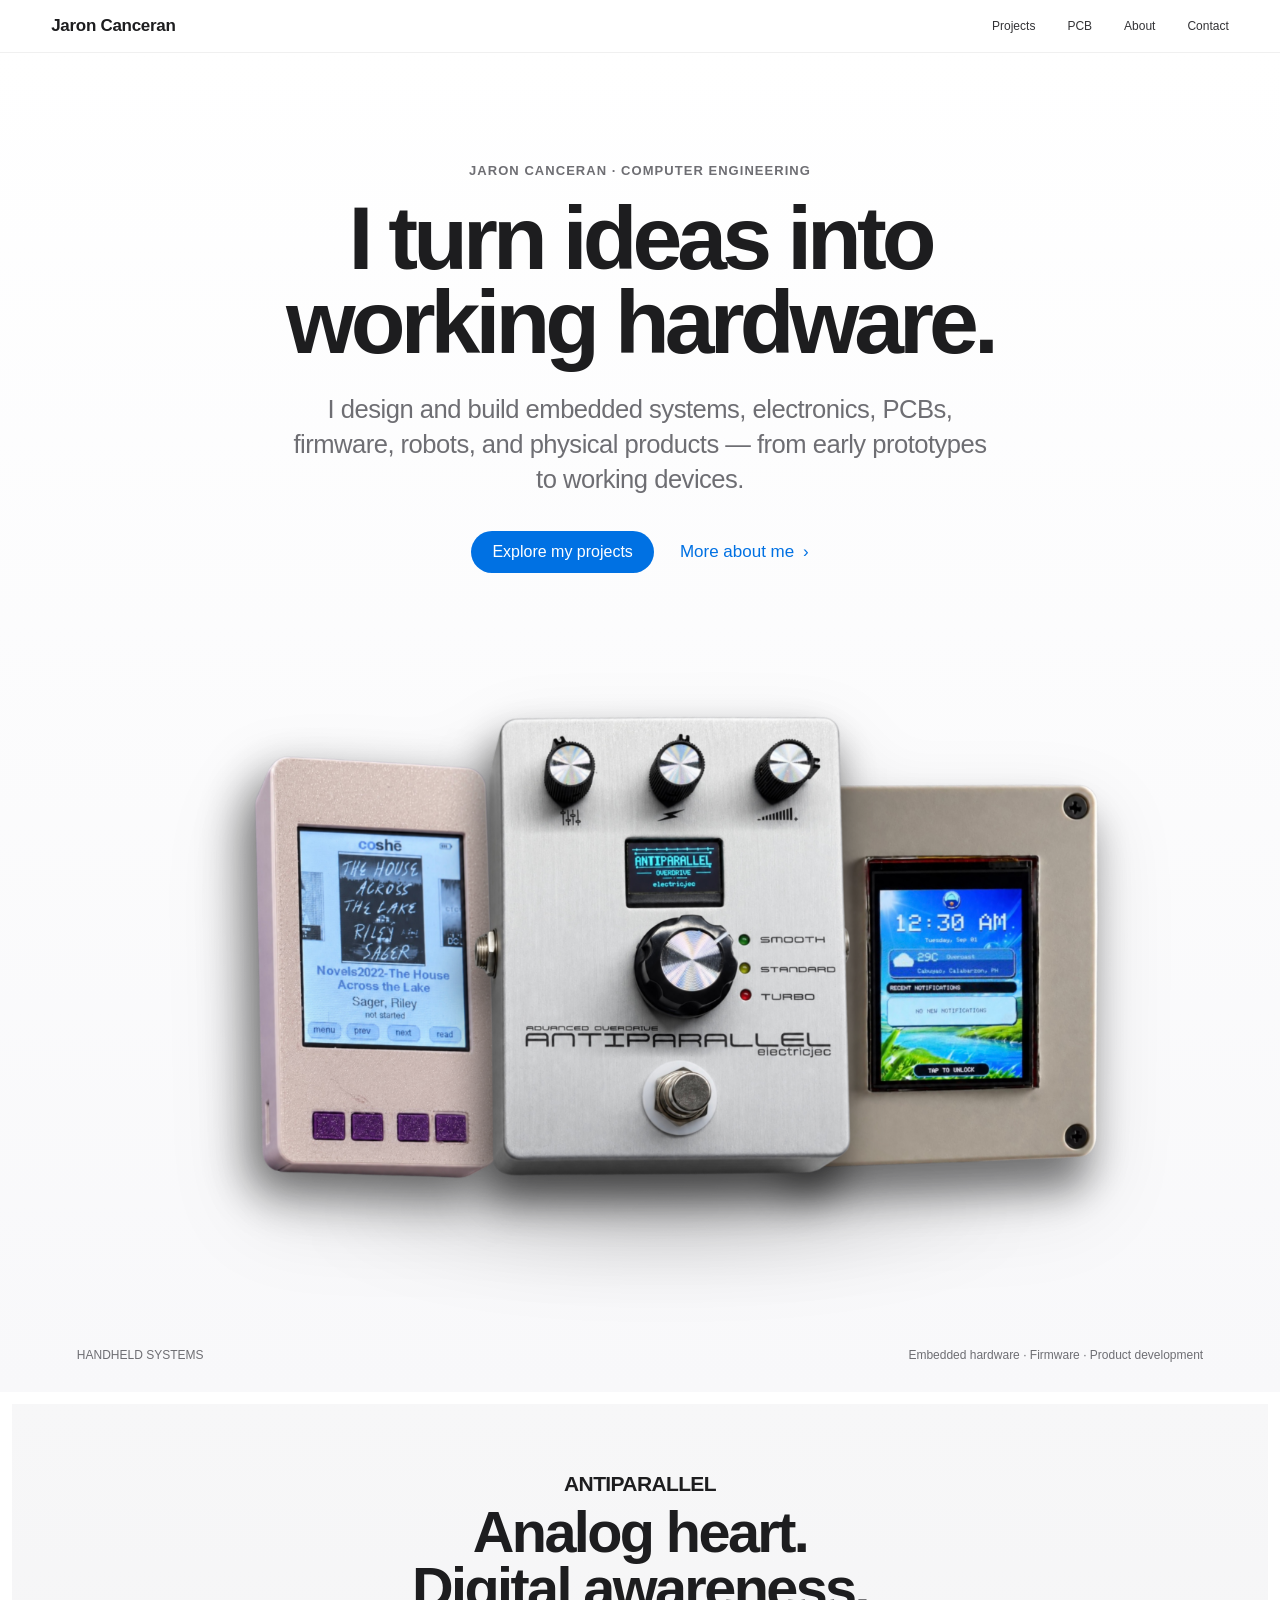
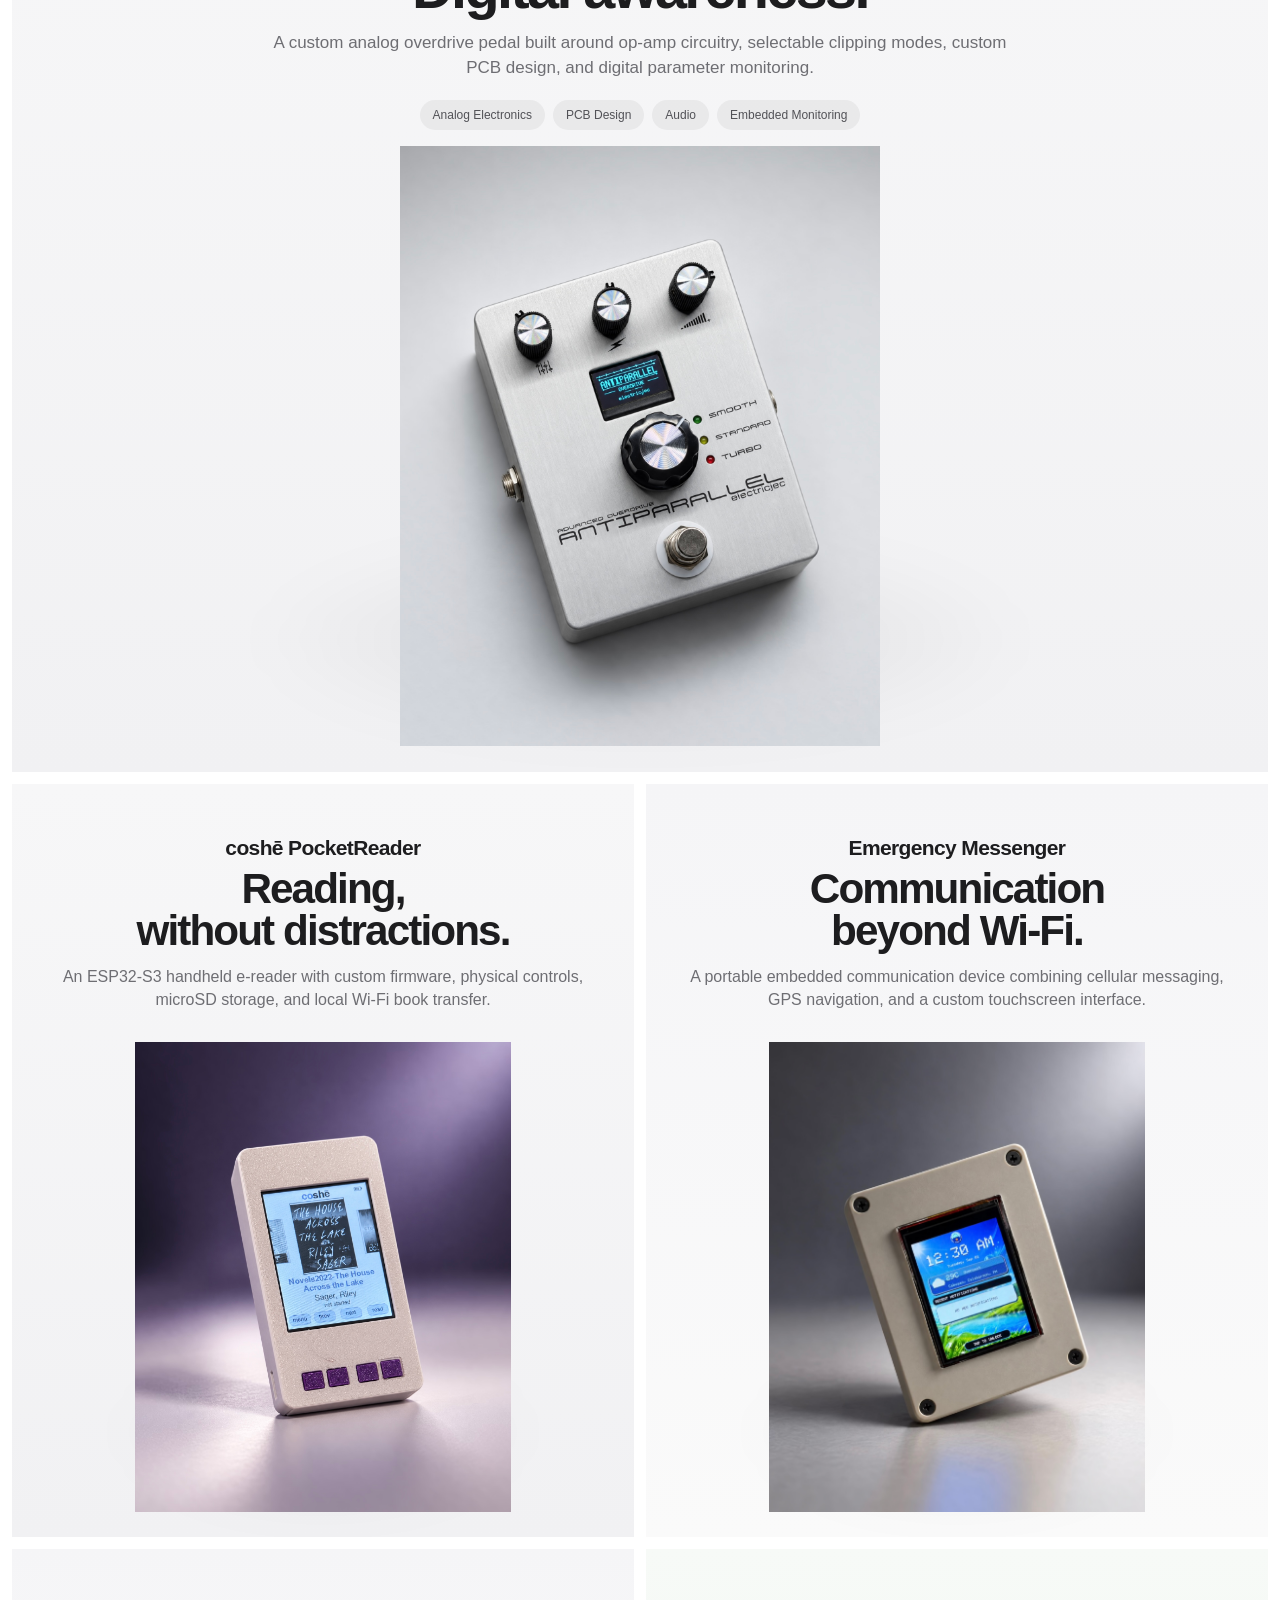
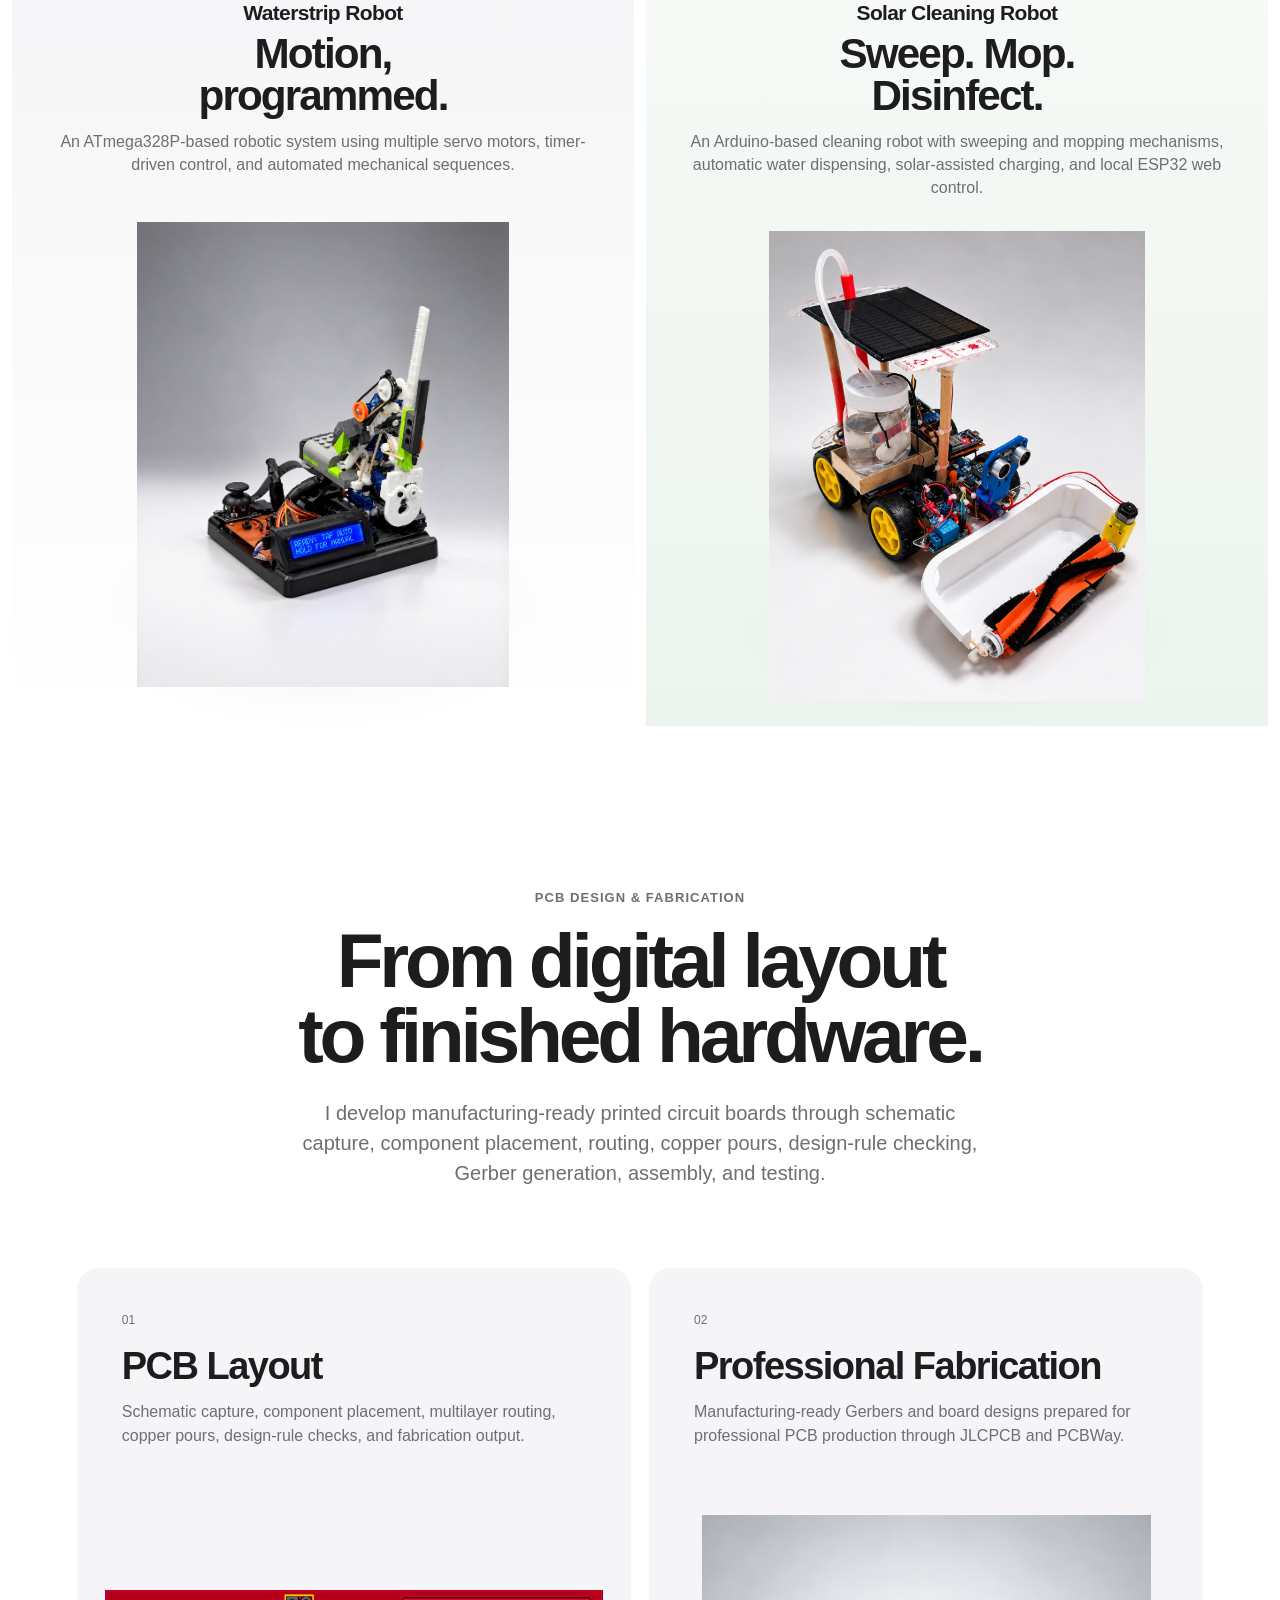
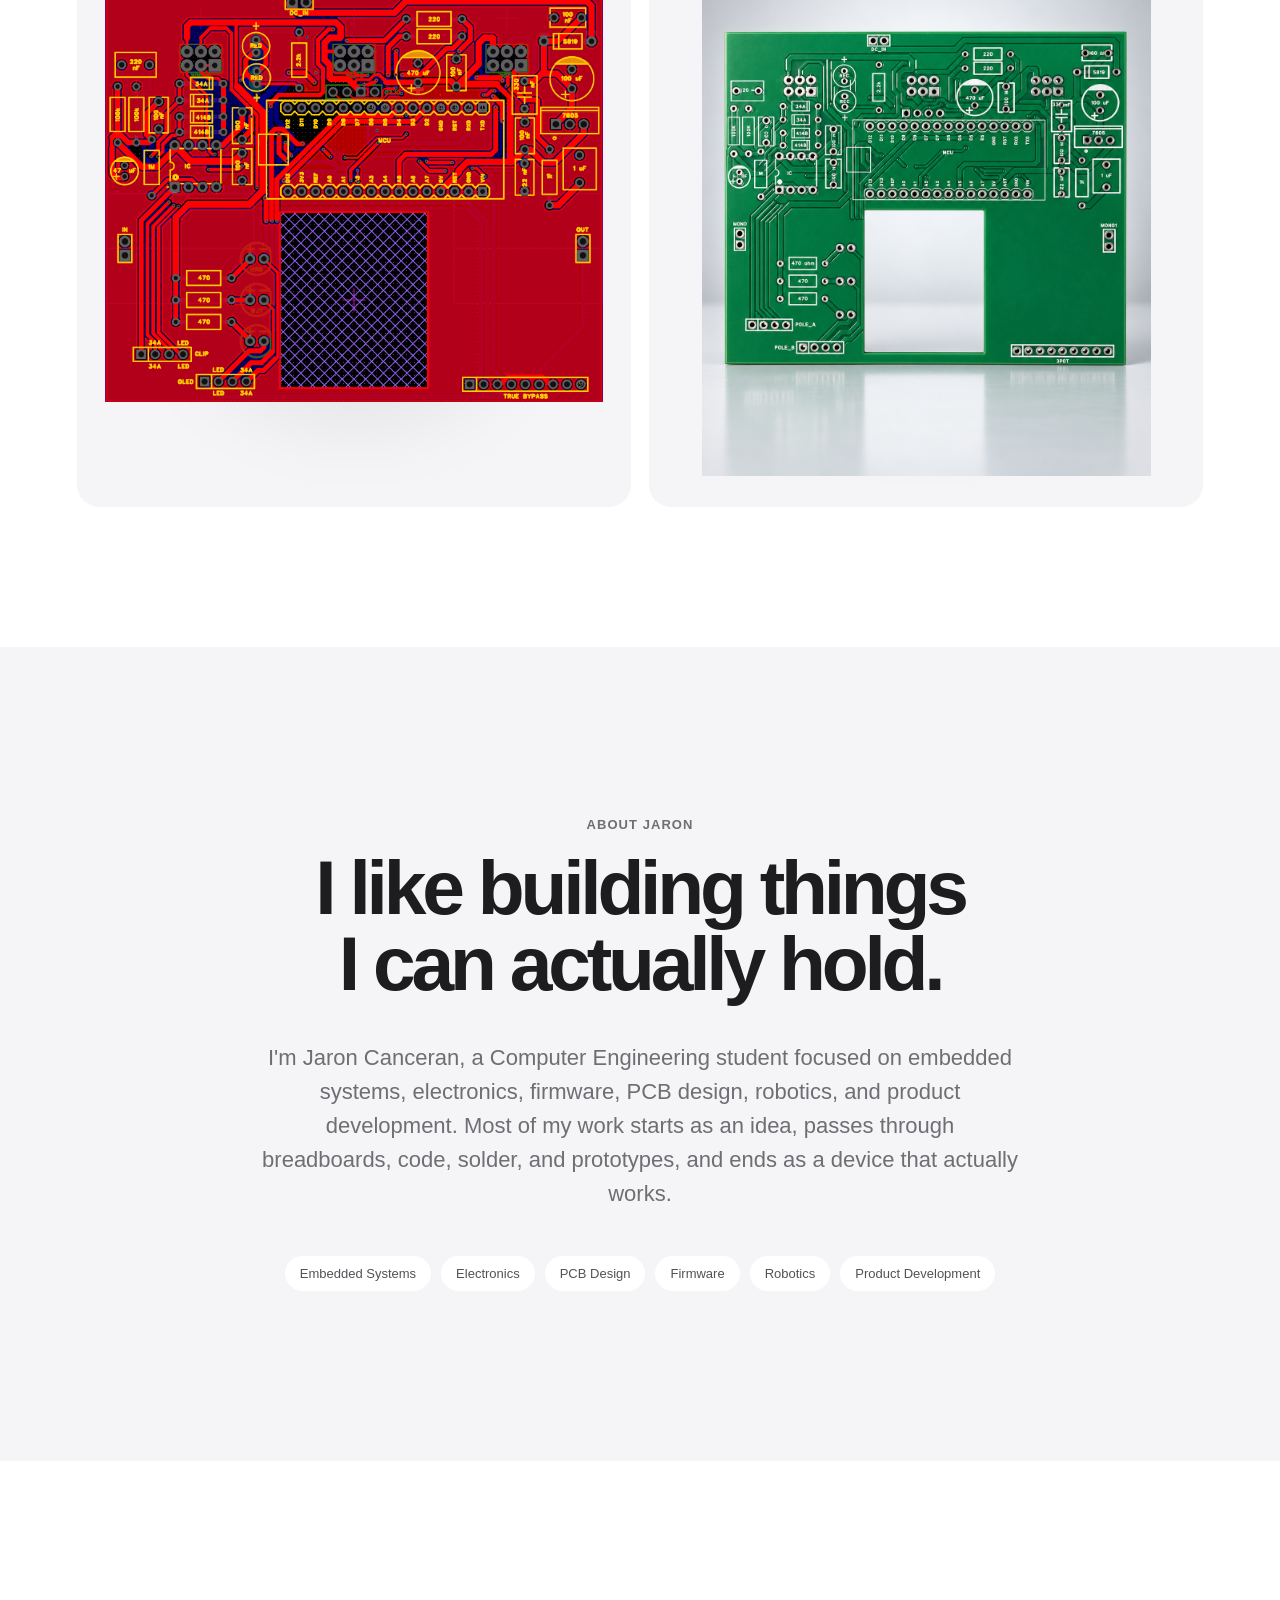
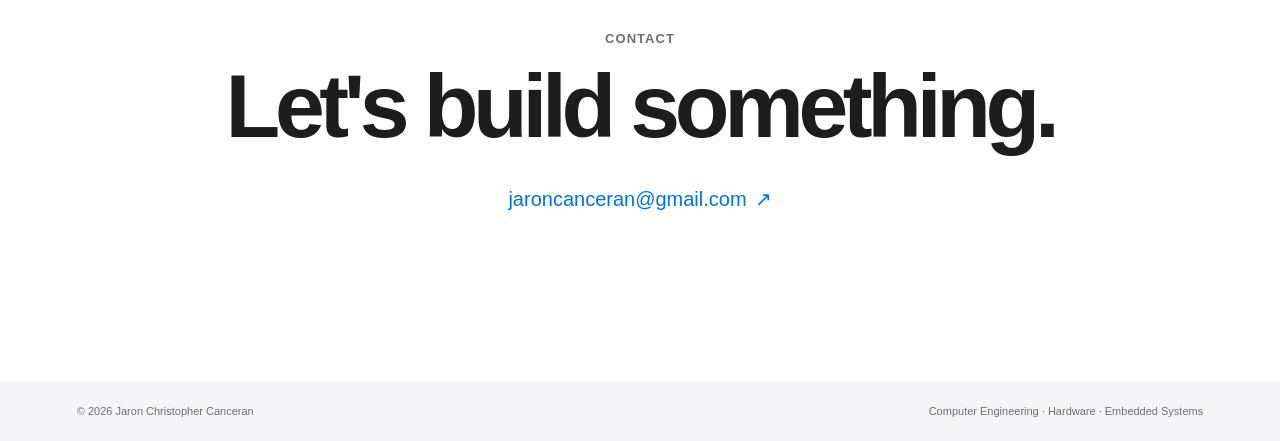
==== commit a7edd2eb: "Clickable projects" ====
--- a/index.html
+++ b/index.html
@@ -29,17 +29,9 @@
         content="index, follow"
     >
 
-    <!-- KEEP YOUR REAL GOOGLE VERIFICATION CODE HERE -->
-    <meta 
-
-
-
-        name="google-site-verification" 
-
-
-
-        content="wUxCDawl58c5qGXb2UvPekp8etjZLqKTxukjtb7cTlM" /
-
+    <meta
+        name="google-site-verification"
+        content="wUxCDawl58c5qGXb2UvPekp8etjZLqKTxukjtb7cTlM"
     >
 
     <link
@@ -103,80 +95,82 @@
     <main>
 
 
-<!-- =========================
-     HERO
-========================== -->
-
-    <section
-        class="hero"
-        id="home"
-    >
-
-        <div class="hero-copy">
-
-            <p class="eyebrow">
-                JARON CANCERAN · COMPUTER ENGINEERING
-            </p>
-
-            <h1>
-                I turn ideas into<br>
-                working hardware.
-            </h1>
-
-            <p class="hero-subtitle">
-                I design and build embedded systems, electronics,
-                PCBs, firmware, robots, and physical products —
-                from early prototypes to working devices.
-            </p>
-
-
-            <div class="hero-actions">
-
-                <a
-                    class="primary-button"
-                    href="#projects"
+        <!-- =========================
+             HERO
+        ========================== -->
+
+        <section
+            class="hero"
+            id="home"
+        >
+
+            <div class="hero-copy">
+
+                <p class="eyebrow">
+                    JARON CANCERAN · COMPUTER ENGINEERING
+                </p>
+
+                <h1>
+                    I turn ideas into<br>
+                    working hardware.
+                </h1>
+
+                <p class="hero-subtitle">
+                    I design and build embedded systems, electronics,
+                    PCBs, firmware, robots, and physical products —
+                    from early prototypes to working devices.
+                </p>
+
+
+                <div class="hero-actions">
+
+                    <a
+                        class="primary-button"
+                        href="#projects"
+                    >
+                        Explore my projects
+                    </a>
+
+                    <a
+                        class="secondary-link"
+                        href="#about"
+                    >
+                        More about me
+                        <span>›</span>
+                    </a>
+
+                </div>
+
+            </div>
+
+
+            <!-- THREE HANDHELD DEVICES -->
+
+            <div class="hero-product handheld-trio-hero">
+
+                <img
+                    src="assets/images/hero.png"
+                    alt="Three handheld embedded devices designed and built by Jaron Canceran"
                 >
-                    Explore my projects
-                </a>
-
-                <a
-                    class="secondary-link"
-                    href="#about"
-                >
-                    More about me
-                    <span>›</span>
-                </a>
-
-            </div>
-
-        </div>
-
-
-        <!-- THREE HANDHELD DEVICES -->
-
-        <div class="hero-product handheld-trio-hero">
-
-            <img
-                src="assets/images/hero.png"
-                alt="Three handheld embedded devices designed and built by Jaron Canceran"
-            >
-
-        </div>
-
-
-        <div class="hero-caption">
-
-            <span>
-                HANDHELD SYSTEMS
-            </span>
-
-            <span>
-                Embedded hardware · Firmware · Product development
-            </span>
-
-        </div>
-
-    </section>
+
+            </div>
+
+
+            <div class="hero-caption">
+
+                <span>
+                    HANDHELD SYSTEMS
+                </span>
+
+                <span>
+                    Embedded hardware · Firmware · Product development
+                </span>
+
+            </div>
+
+        </section>
+
+
 
         <!-- =========================
              PROJECTS
@@ -188,12 +182,19 @@
         >
 
 
-           <!-- =========================
-                FEATURED PROJECT
-                ANTIPARALLEL
+            <!-- =========================
+                 FEATURED PROJECT
+                 ANTIPARALLEL
             ========================== -->
 
             <article class="product-feature antiparallel-feature">
+
+                <a
+                    class="project-card-link"
+                    href="projects/antiparallel.html"
+                    aria-label="View ANTIPARALLEL project details"
+                ></a>
+
 
                 <div class="product-copy centered-copy">
 
@@ -214,10 +215,21 @@
 
                     <div class="product-actions">
 
-                        <span>Analog Electronics</span>
-                        <span>PCB Design</span>
-                        <span>Audio</span>
-                        <span>Embedded Monitoring</span>
+                        <span>
+                            Analog Electronics
+                        </span>
+
+                        <span>
+                            PCB Design
+                        </span>
+
+                        <span>
+                            Audio
+                        </span>
+
+                        <span>
+                            Embedded Monitoring
+                        </span>
 
                     </div>
 
@@ -236,8 +248,9 @@
             </article>
 
 
+
             <!-- =========================
-                HANDHELD PROJECTS
+                 HANDHELD PROJECTS
             ========================== -->
 
             <div class="product-grid">
@@ -246,6 +259,13 @@
                 <!-- COSHĒ -->
 
                 <article class="product-tile coshe-feature">
+
+                    <a
+                        class="project-card-link"
+                        href="projects/coshe.html"
+                        aria-label="View coshē PocketReader project details"
+                    ></a>
+
 
                     <div class="tile-copy">
 
@@ -284,6 +304,13 @@
 
                 <article class="product-tile emergency-feature">
 
+                    <a
+                        class="project-card-link"
+                        href="projects/emergency-messenger.html"
+                        aria-label="View Emergency Messenger project details"
+                    ></a>
+
+
                     <div class="tile-copy">
 
                         <p class="product-label">
@@ -321,7 +348,7 @@
 
 
             <!-- =========================
-                ROBOT PROJECTS
+                 ROBOT PROJECTS
             ========================== -->
 
             <div class="product-grid">
@@ -330,6 +357,13 @@
                 <!-- WATERSTRIP ROBOT -->
 
                 <article class="product-tile robot-feature">
+
+                    <a
+                        class="project-card-link"
+                        href="projects/waterstrip-robot.html"
+                        aria-label="View Waterstrip Robot project details"
+                    ></a>
+
 
                     <div class="tile-copy">
 
@@ -368,6 +402,13 @@
 
                 <article class="product-tile cleaner-feature">
 
+                    <a
+                        class="project-card-link"
+                        href="projects/solar-cleaning-robot.html"
+                        aria-label="View Solar Cleaning Robot project details"
+                    ></a>
+
+
                     <div class="tile-copy">
 
                         <p class="product-label">
@@ -401,6 +442,10 @@
 
 
             </div>
+
+        </section>
+
+
 
         <!-- =========================
              PCB DESIGN
@@ -436,7 +481,7 @@
             <div class="pcb-showcase">
 
 
-                <!-- EASYEDA -->
+                <!-- PCB LAYOUT -->
 
                 <div class="pcb-card">
 
@@ -447,7 +492,7 @@
                         </span>
 
                         <h3>
-                            PCB Layout 
+                            PCB Layout
                         </h3>
 
                         <p>
@@ -506,6 +551,7 @@
 
                 </div>
 
+
             </div>
 
         </section>
@@ -513,7 +559,7 @@
 
 
         <!-- =========================
-            ABOUT
+             ABOUT
         ========================== -->
 
         <section
@@ -573,6 +619,9 @@
             </div>
 
         </section>
+
+
+
         <!-- =========================
              CONTACT
         ========================== -->
--- a/style.css
+++ b/style.css
@@ -1580,4 +1580,1873 @@
             24px
             25px;
     }
+}
+
+/* ==================================================
+   CLICKABLE PROJECT CARDS
+================================================== */
+
+.product-feature,
+.product-tile {
+    cursor: pointer;
+}
+
+.project-card-link {
+    position: absolute;
+
+    inset: 0;
+
+    z-index: 20;
+
+    display: block;
+}
+
+.project-card-link:focus-visible {
+    outline:
+        3px solid
+        var(--blue);
+
+    outline-offset: -3px;
+}
+
+.product-feature,
+.product-tile {
+    transition:
+        transform 0.4s ease,
+        box-shadow 0.4s ease;
+}
+
+.product-feature:hover,
+.product-tile:hover {
+    box-shadow:
+        0 18px 50px
+        rgba(0, 0, 0, 0.055);
+}
+
+/* ==================================================
+   PROJECT DETAIL PAGE
+================================================== */
+
+.project-page {
+    background: var(--white);
+}
+
+.project-detail-container {
+    width: min(1180px, calc(100% - 80px));
+
+    margin: 0 auto;
+}
+
+
+/* ==================================================
+   PROJECT DETAIL HERO
+================================================== */
+
+.project-detail-hero {
+    padding:
+        90px
+        0
+        0;
+
+    background:
+        linear-gradient(
+            180deg,
+            #ffffff 0%,
+            #f5f5f7 100%
+        );
+
+    text-align: center;
+
+    overflow: hidden;
+}
+
+.project-back-link {
+    display: inline-block;
+
+    margin-bottom: 70px;
+
+    color: var(--blue);
+
+    font-size: 15px;
+    font-weight: 500;
+
+    transition:
+        opacity 0.2s ease,
+        transform 0.2s ease;
+}
+
+.project-back-link:hover {
+    opacity: 0.65;
+
+    transform:
+        translateX(-3px);
+}
+
+.project-detail-hero .eyebrow {
+    margin-bottom: 22px;
+}
+
+.project-detail-hero h1 {
+    margin:
+        0
+        auto
+        28px;
+
+    font-size:
+        clamp(
+            68px,
+            10vw,
+            150px
+        );
+
+    font-weight: 600;
+
+    line-height: 0.88;
+
+    letter-spacing: -0.065em;
+}
+
+.project-detail-lead {
+    max-width: 760px;
+
+    margin:
+        0
+        auto
+        30px;
+
+    color: var(--secondary);
+
+    font-size:
+        clamp(
+            20px,
+            2.2vw,
+            29px
+        );
+
+    line-height: 1.4;
+
+    letter-spacing: -0.025em;
+}
+
+.project-detail-tags {
+    display: flex;
+
+    justify-content: center;
+    flex-wrap: wrap;
+
+    gap: 8px;
+
+    margin-bottom: 65px;
+}
+
+.project-detail-tags span {
+    padding:
+        9px
+        14px;
+
+    background:
+        rgba(
+            0,
+            0,
+            0,
+            0.055
+        );
+
+    border-radius: 999px;
+
+    color: #525257;
+
+    font-size: 12px;
+}
+
+
+/* ==================================================
+   IMAGE PLACEHOLDERS
+================================================== */
+
+.project-image-placeholder {
+    position: relative;
+
+    min-height: 420px;
+
+    display: flex;
+    flex-direction: column;
+    align-items: center;
+    justify-content: center;
+
+    padding: 40px;
+
+    overflow: hidden;
+
+    background:
+        linear-gradient(
+            145deg,
+            #eeeeef,
+            #f8f8fa
+        );
+
+    border:
+        1px solid
+        rgba(0, 0, 0, 0.045);
+
+    border-radius: 24px;
+
+    text-align: center;
+}
+
+.project-image-placeholder::before {
+    content: "";
+
+    position: absolute;
+
+    width: 40%;
+    height: 30%;
+
+    left: 50%;
+    bottom: 15%;
+
+    transform:
+        translateX(-50%);
+
+    background:
+        radial-gradient(
+            ellipse at center,
+            rgba(0, 0, 0, 0.08) 0%,
+            rgba(0, 0, 0, 0) 72%
+        );
+
+    filter: blur(30px);
+}
+
+.project-image-placeholder span,
+.project-image-placeholder p {
+    position: relative;
+
+    z-index: 1;
+}
+
+.project-image-placeholder span {
+    margin-bottom: 8px;
+
+    color: #86868b;
+
+    font-size: 11px;
+    font-weight: 600;
+
+    letter-spacing: 0.12em;
+}
+
+.project-image-placeholder p {
+    margin: 0;
+
+    color: #6e6e73;
+
+    font-size: 16px;
+}
+
+.project-hero-placeholder {
+    min-height: 650px;
+
+    margin-top: 10px;
+
+    border-radius:
+        32px
+        32px
+        0
+        0;
+}
+
+.project-wide-placeholder {
+    min-height: 560px;
+
+    margin-top: 70px;
+}
+
+
+/* ==================================================
+   GENERAL PROJECT SECTIONS
+================================================== */
+
+.project-detail-section {
+    padding:
+        150px
+        0;
+
+    background: var(--white);
+}
+
+.project-light-section {
+    background: var(--page);
+}
+
+
+/* ==================================================
+   OVERVIEW
+================================================== */
+
+.project-intro-grid {
+    display: grid;
+
+    grid-template-columns:
+        minmax(0, 1.15fr)
+        minmax(0, 0.85fr);
+
+    gap: 100px;
+
+    align-items: start;
+}
+
+.project-section-heading h2 {
+    max-width: 720px;
+
+    margin-bottom: 0;
+
+    font-size:
+        clamp(
+            46px,
+            5vw,
+            76px
+        );
+
+    font-weight: 600;
+
+    line-height: 0.98;
+
+    letter-spacing: -0.05em;
+}
+
+.project-section-body {
+    padding-top: 36px;
+}
+
+.project-section-body p {
+    margin-bottom: 24px;
+
+    color: var(--secondary);
+
+    font-size: 19px;
+
+    line-height: 1.6;
+}
+
+.project-section-body p:last-child {
+    margin-bottom: 0;
+}
+
+
+/* ==================================================
+   PROJECT SPECIFICATIONS
+================================================== */
+
+.project-spec-section {
+    padding:
+        0
+        0
+        135px;
+
+    background: var(--white);
+}
+
+.project-spec-grid {
+    display: grid;
+
+    grid-template-columns:
+        repeat(
+            3,
+            minmax(0, 1fr)
+        );
+
+    border-top:
+        1px solid
+        rgba(0, 0, 0, 0.11);
+
+    border-bottom:
+        1px solid
+        rgba(0, 0, 0, 0.11);
+}
+
+.project-spec-item {
+    min-height: 150px;
+
+    padding:
+        32px
+        25px;
+
+    display: flex;
+    flex-direction: column;
+    justify-content: space-between;
+
+    border-right:
+        1px solid
+        rgba(0, 0, 0, 0.09);
+}
+
+.project-spec-item:nth-child(3n) {
+    border-right: none;
+}
+
+.project-spec-item:nth-child(-n + 3) {
+    border-bottom:
+        1px solid
+        rgba(0, 0, 0, 0.09);
+}
+
+.project-spec-item span {
+    color: var(--secondary);
+
+    font-size: 10px;
+    font-weight: 600;
+
+    letter-spacing: 0.1em;
+}
+
+.project-spec-item strong {
+    max-width: 260px;
+
+    font-size: 17px;
+    font-weight: 600;
+
+    line-height: 1.3;
+
+    letter-spacing: -0.02em;
+}
+
+
+/* ==================================================
+   CENTERED SECTION HEADINGS
+================================================== */
+
+.project-centered-heading {
+    max-width: 900px;
+
+    margin:
+        0
+        auto;
+
+    text-align: center;
+}
+
+.project-centered-heading h2 {
+    margin-bottom: 26px;
+
+    font-size:
+        clamp(
+            48px,
+            5.5vw,
+            82px
+        );
+
+    font-weight: 600;
+
+    line-height: 0.96;
+
+    letter-spacing: -0.055em;
+}
+
+.project-centered-heading > p:last-child {
+    max-width: 720px;
+
+    margin:
+        0
+        auto;
+
+    color: var(--secondary);
+
+    font-size: 19px;
+
+    line-height: 1.55;
+}
+
+
+/* ==================================================
+   LARGE BODY COPY
+================================================== */
+
+.project-large-copy {
+    max-width: 820px;
+
+    margin:
+        55px
+        auto
+        0;
+}
+
+.project-large-copy p {
+    margin-bottom: 22px;
+
+    color: var(--secondary);
+
+    font-size: 20px;
+
+    line-height: 1.6;
+}
+
+
+/* ==================================================
+   SIGNAL FLOW
+================================================== */
+
+.signal-flow {
+    margin-top: 80px;
+
+    display: flex;
+    align-items: stretch;
+    justify-content: center;
+
+    gap: 10px;
+}
+
+.signal-node {
+    flex: 1;
+
+    min-width: 0;
+
+    min-height: 130px;
+
+    padding:
+        24px
+        18px;
+
+    display: flex;
+    flex-direction: column;
+    justify-content: space-between;
+
+    background: #ffffff;
+
+    border-radius: 18px;
+
+    border:
+        1px solid
+        rgba(0, 0, 0, 0.055);
+}
+
+.signal-node span {
+    color: #86868b;
+
+    font-size: 10px;
+    font-weight: 600;
+
+    letter-spacing: 0.1em;
+}
+
+.signal-node strong {
+    font-size: 17px;
+    font-weight: 600;
+
+    letter-spacing: -0.025em;
+}
+
+.signal-arrow {
+    display: flex;
+    align-items: center;
+    justify-content: center;
+
+    color: #a1a1a6;
+
+    font-size: 18px;
+}
+
+
+/* ==================================================
+   FEATURE CARDS
+================================================== */
+
+.project-three-column {
+    display: grid;
+
+    grid-template-columns:
+        repeat(
+            3,
+            minmax(0, 1fr)
+        );
+
+    gap: 14px;
+
+    margin-top: 75px;
+}
+
+.project-feature-card {
+    min-height: 320px;
+
+    padding:
+        38px
+        34px;
+
+    background: var(--page);
+
+    border-radius: 24px;
+}
+
+.feature-number {
+    display: block;
+
+    margin-bottom: 85px;
+
+    color: #86868b;
+
+    font-size: 11px;
+    font-weight: 600;
+
+    letter-spacing: 0.1em;
+}
+
+.project-feature-card h3 {
+    margin-bottom: 15px;
+
+    font-size: 27px;
+    font-weight: 600;
+
+    letter-spacing: -0.035em;
+}
+
+.project-feature-card p {
+    margin-bottom: 0;
+
+    color: var(--secondary);
+
+    font-size: 16px;
+
+    line-height: 1.5;
+}
+
+
+/* ==================================================
+   DARK EMBEDDED SECTION
+================================================== */
+
+.project-dark-section {
+    background: #000000;
+
+    color: #f5f5f7;
+}
+
+.project-dark-section .eyebrow {
+    color: #86868b;
+}
+
+.project-dark-section
+.project-centered-heading
+> p:last-child {
+    color: #a1a1a6;
+}
+
+.project-dark-placeholder {
+    min-height: 600px;
+
+    margin:
+        75px
+        auto
+        80px;
+
+    background:
+        linear-gradient(
+            145deg,
+            #111111,
+            #1d1d1f
+        );
+
+    border:
+        1px solid
+        rgba(255, 255, 255, 0.08);
+}
+
+.project-dark-placeholder::before {
+    background:
+        radial-gradient(
+            ellipse at center,
+            rgba(255, 255, 255, 0.08) 0%,
+            rgba(255, 255, 255, 0) 72%
+        );
+}
+
+.project-dark-placeholder span {
+    color: #86868b;
+}
+
+.project-dark-placeholder p {
+    color: #d2d2d7;
+}
+
+.project-dark-section
+.project-two-column-copy h3 {
+    color: #f5f5f7;
+}
+
+.project-dark-section
+.project-two-column-copy p {
+    color: #a1a1a6;
+}
+
+
+/* ==================================================
+   TWO COLUMN COPY
+================================================== */
+
+.project-two-column-copy {
+    display: grid;
+
+    grid-template-columns:
+        repeat(
+            2,
+            minmax(0, 1fr)
+        );
+
+    gap:
+        60px
+        90px;
+
+    margin-top: 70px;
+}
+
+.project-two-column-copy h3 {
+    margin-bottom: 14px;
+
+    font-size: 26px;
+    font-weight: 600;
+
+    letter-spacing: -0.035em;
+}
+
+.project-two-column-copy p {
+    margin-bottom: 0;
+
+    color: var(--secondary);
+
+    font-size: 17px;
+
+    line-height: 1.6;
+}
+
+
+/* ==================================================
+   TWO IMAGE GRID
+================================================== */
+
+.project-two-image-grid {
+    display: grid;
+
+    grid-template-columns:
+        repeat(
+            2,
+            minmax(0, 1fr)
+        );
+
+    gap: 14px;
+
+    margin-top: 75px;
+}
+
+.project-two-image-grid
+.project-image-placeholder {
+    min-height: 520px;
+}
+
+
+/* ==================================================
+   DEVELOPMENT PROCESS
+================================================== */
+
+.project-development-list {
+    max-width: 950px;
+
+    margin:
+        80px
+        auto
+        0;
+
+    border-top:
+        1px solid
+        rgba(0, 0, 0, 0.1);
+}
+
+.development-step {
+    display: grid;
+
+    grid-template-columns:
+        90px
+        1fr;
+
+    gap: 40px;
+
+    padding:
+        38px
+        0;
+
+    border-bottom:
+        1px solid
+        rgba(0, 0, 0, 0.1);
+}
+
+.development-step > span {
+    padding-top: 5px;
+
+    color: #86868b;
+
+    font-size: 11px;
+    font-weight: 600;
+
+    letter-spacing: 0.1em;
+}
+
+.development-step h3 {
+    margin-bottom: 10px;
+
+    font-size: 26px;
+    font-weight: 600;
+
+    letter-spacing: -0.035em;
+}
+
+.development-step p {
+    max-width: 700px;
+
+    margin-bottom: 0;
+
+    color: var(--secondary);
+
+    font-size: 17px;
+
+    line-height: 1.55;
+}
+
+
+/* ==================================================
+   GALLERY
+================================================== */
+
+.project-gallery-grid {
+    display: grid;
+
+    grid-template-columns:
+        repeat(
+            2,
+            minmax(0, 1fr)
+        );
+
+    gap: 14px;
+
+    margin-top: 75px;
+}
+
+.project-gallery-grid
+.project-image-placeholder {
+    min-height: 500px;
+}
+
+.project-gallery-grid
+.project-image-placeholder:nth-child(1),
+.project-gallery-grid
+.project-image-placeholder:nth-child(4) {
+    min-height: 650px;
+}
+
+
+/* ==================================================
+   WHAT I LEARNED
+================================================== */
+
+.project-learning-section {
+    padding:
+        170px
+        0;
+
+    background: #000000;
+
+    color: #f5f5f7;
+
+    text-align: center;
+}
+
+.project-learning-section .eyebrow {
+    color: #86868b;
+}
+
+.project-learning-section h2 {
+    max-width: 1000px;
+
+    margin:
+        0
+        auto
+        50px;
+
+    font-size:
+        clamp(
+            54px,
+            6.5vw,
+            94px
+        );
+
+    font-weight: 600;
+
+    line-height: 0.95;
+
+    letter-spacing: -0.06em;
+}
+
+.project-learning-copy {
+    max-width: 780px;
+
+    margin:
+        0
+        auto
+        24px;
+
+    color: #a1a1a6;
+
+    font-size: 20px;
+
+    line-height: 1.6;
+}
+
+
+/* ==================================================
+   NEXT PROJECT
+================================================== */
+
+.next-project-section {
+    padding:
+        120px
+        0;
+
+    background: var(--page);
+}
+
+.next-project-link {
+    position: relative;
+
+    display: grid;
+
+    grid-template-columns:
+        1fr
+        auto;
+
+    align-items: end;
+
+    gap: 30px;
+
+    padding:
+        45px
+        0
+        15px;
+
+    border-bottom:
+        1px solid
+        rgba(0, 0, 0, 0.12);
+
+    transition:
+        border-color 0.25s ease;
+}
+
+.next-project-link > span:first-child {
+    grid-column: 1 / -1;
+
+    color: var(--secondary);
+
+    font-size: 16px;
+}
+
+.next-project-link strong {
+    font-size:
+        clamp(
+            42px,
+            5vw,
+            72px
+        );
+
+    font-weight: 600;
+
+    line-height: 0.98;
+
+    letter-spacing: -0.05em;
+}
+
+.next-project-arrow {
+    padding-bottom: 6px;
+
+    color: var(--blue);
+
+    font-size: 46px;
+
+    transition:
+        transform 0.25s ease;
+}
+
+.next-project-link:hover {
+    border-color:
+        rgba(0, 0, 0, 0.35);
+}
+
+.next-project-link:hover
+.next-project-arrow {
+    transform:
+        translateX(8px);
+}
+
+
+/* ==================================================
+   PROJECT PAGE TABLET
+================================================== */
+
+@media (max-width: 1000px) {
+
+    .project-detail-container {
+        width:
+            min(
+                100% - 48px,
+                1000px
+            );
+    }
+
+    .project-detail-hero {
+        padding-top: 70px;
+    }
+
+    .project-back-link {
+        margin-bottom: 55px;
+    }
+
+    .project-hero-placeholder {
+        min-height: 520px;
+    }
+
+    .project-detail-section {
+        padding:
+            120px
+            0;
+    }
+
+    .project-intro-grid {
+        grid-template-columns: 1fr;
+
+        gap: 45px;
+    }
+
+    .project-section-body {
+        max-width: 760px;
+
+        padding-top: 0;
+    }
+
+    .project-spec-grid {
+        grid-template-columns:
+            repeat(
+                2,
+                minmax(0, 1fr)
+            );
+    }
+
+    .project-spec-item,
+    .project-spec-item:nth-child(3n) {
+        border-right:
+            1px solid
+            rgba(0, 0, 0, 0.09);
+    }
+
+    .project-spec-item:nth-child(2n) {
+        border-right: none;
+    }
+
+    .project-spec-item:nth-child(-n + 4) {
+        border-bottom:
+            1px solid
+            rgba(0, 0, 0, 0.09);
+    }
+
+    .signal-flow {
+        flex-wrap: wrap;
+    }
+
+    .signal-node {
+        flex:
+            1
+            1
+            28%;
+    }
+
+    .signal-arrow {
+        display: none;
+    }
+
+    .project-three-column {
+        grid-template-columns: 1fr;
+    }
+
+    .project-feature-card {
+        min-height: 260px;
+    }
+
+    .feature-number {
+        margin-bottom: 55px;
+    }
+
+    .project-dark-placeholder {
+        min-height: 500px;
+    }
+
+}
+
+
+/* ==================================================
+   PROJECT PAGE MOBILE
+================================================== */
+
+@media (max-width: 700px) {
+
+    .project-detail-container {
+        width:
+            calc(
+                100% - 36px
+            );
+    }
+
+
+    /* HERO */
+
+    .project-detail-hero {
+        padding-top: 50px;
+    }
+
+    .project-back-link {
+        margin-bottom: 45px;
+
+        font-size: 14px;
+    }
+
+    .project-detail-hero h1 {
+        font-size:
+            clamp(
+                54px,
+                17vw,
+                82px
+            );
+
+        overflow-wrap: anywhere;
+    }
+
+    .project-detail-lead {
+        font-size: 18px;
+    }
+
+    .project-detail-tags {
+        margin-bottom: 45px;
+    }
+
+    .project-detail-tags span {
+        padding:
+            7px
+            11px;
+
+        font-size: 10px;
+    }
+
+    .project-hero-placeholder {
+        min-height: 390px;
+
+        border-radius:
+            22px
+            22px
+            0
+            0;
+    }
+
+
+    /* SECTIONS */
+
+    .project-detail-section {
+        padding:
+            90px
+            0;
+    }
+
+    .project-section-heading h2,
+    .project-centered-heading h2 {
+        font-size: 45px;
+    }
+
+    .project-section-body p,
+    .project-large-copy p,
+    .project-centered-heading > p:last-child {
+        font-size: 17px;
+    }
+
+    .project-wide-placeholder {
+        min-height: 360px;
+
+        margin-top: 50px;
+    }
+
+
+    /* SPECS */
+
+    .project-spec-section {
+        padding-bottom: 90px;
+    }
+
+    .project-spec-grid {
+        grid-template-columns: 1fr;
+    }
+
+    .project-spec-item,
+    .project-spec-item:nth-child(2n),
+    .project-spec-item:nth-child(3n) {
+        min-height: 120px;
+
+        border-right: none;
+
+        border-bottom:
+            1px solid
+            rgba(0, 0, 0, 0.09);
+    }
+
+    .project-spec-item:last-child {
+        border-bottom: none;
+    }
+
+
+    /* SIGNAL FLOW */
+
+    .signal-flow {
+        display: grid;
+
+        grid-template-columns:
+            repeat(
+                2,
+                minmax(0, 1fr)
+            );
+
+        gap: 8px;
+
+        margin-top: 55px;
+    }
+
+    .signal-node {
+        min-height: 115px;
+    }
+
+
+    /* FEATURE CARDS */
+
+    .project-three-column {
+        gap: 10px;
+
+        margin-top: 55px;
+    }
+
+    .project-feature-card {
+        min-height: 240px;
+
+        padding:
+            30px
+            26px;
+    }
+
+    .feature-number {
+        margin-bottom: 45px;
+    }
+
+
+    /* DARK SECTION */
+
+    .project-dark-placeholder {
+        min-height: 380px;
+
+        margin:
+            55px
+            auto;
+    }
+
+
+    /* TWO COLUMN COPY */
+
+    .project-two-column-copy {
+        grid-template-columns: 1fr;
+
+        gap: 45px;
+
+        margin-top: 55px;
+    }
+
+
+    /* TWO IMAGES */
+
+    .project-two-image-grid {
+        grid-template-columns: 1fr;
+
+        gap: 10px;
+
+        margin-top: 55px;
+    }
+
+    .project-two-image-grid
+    .project-image-placeholder {
+        min-height: 360px;
+    }
+
+
+    /* DEVELOPMENT */
+
+    .project-development-list {
+        margin-top: 55px;
+    }
+
+    .development-step {
+        grid-template-columns:
+            45px
+            1fr;
+
+        gap: 15px;
+
+        padding:
+            30px
+            0;
+    }
+
+    .development-step h3 {
+        font-size: 22px;
+    }
+
+    .development-step p {
+        font-size: 15px;
+    }
+
+
+    /* GALLERY */
+
+    .project-gallery-grid {
+        grid-template-columns: 1fr;
+
+        gap: 10px;
+
+        margin-top: 55px;
+    }
+
+    .project-gallery-grid
+    .project-image-placeholder,
+    .project-gallery-grid
+    .project-image-placeholder:nth-child(1),
+    .project-gallery-grid
+    .project-image-placeholder:nth-child(4) {
+        min-height: 360px;
+    }
+
+
+    /* LEARNING */
+
+    .project-learning-section {
+        padding:
+            110px
+            0;
+    }
+
+    .project-learning-section h2 {
+        font-size: 48px;
+    }
+
+    .project-learning-copy {
+        font-size: 17px;
+    }
+
+
+    /* NEXT PROJECT */
+
+    .next-project-section {
+        padding:
+            90px
+            0;
+    }
+
+    .next-project-link {
+        grid-template-columns:
+            1fr
+            auto;
+
+        gap: 15px;
+
+        padding-top: 30px;
+    }
+
+    .next-project-link strong {
+        font-size: 40px;
+    }
+
+    .next-project-arrow {
+        font-size: 34px;
+    }
+
+}
+
+/* ==================================================
+   REAL PROJECT IMAGES
+================================================== */
+
+.project-detail-image {
+    position: relative;
+
+    display: flex;
+    align-items: center;
+    justify-content: center;
+
+    overflow: hidden;
+
+    background: #f5f5f7;
+
+    border-radius: 24px;
+}
+
+.project-detail-image img {
+    position: relative;
+
+    z-index: 1;
+
+    display: block;
+
+    width: 100%;
+    height: 100%;
+
+    object-fit: contain;
+    object-position: center;
+
+    transition:
+        transform 0.7s ease;
+}
+
+.project-detail-image:hover img {
+    transform: scale(1.01);
+}
+
+
+/* ==================================================
+   HERO IMAGE
+================================================== */
+
+.project-hero-image {
+    min-height: 650px;
+
+    margin-top: 10px;
+
+    padding:
+        25px
+        35px
+        0;
+
+    background:
+        linear-gradient(
+            180deg,
+            #f5f5f7 0%,
+            #ececee 100%
+        );
+
+    border-radius:
+        32px
+        32px
+        0
+        0;
+}
+
+.project-hero-image img {
+    width: auto;
+    height: 100%;
+
+    max-width: 1150px;
+    max-height: 620px;
+
+    filter:
+        drop-shadow(
+            0
+            30px
+            45px
+            rgba(0, 0, 0, 0.14)
+        );
+}
+
+
+/* ==================================================
+   WIDE PROJECT IMAGES
+================================================== */
+
+.project-wide-image {
+    min-height: 560px;
+
+    margin-top: 70px;
+
+    padding: 28px;
+
+    background:
+        linear-gradient(
+            145deg,
+            #f1f1f3,
+            #fafafa
+        );
+}
+
+.project-wide-image img {
+    max-width: 1080px;
+    max-height: 520px;
+}
+
+
+/* ==================================================
+   DARK OLED / EMBEDDED IMAGE
+================================================== */
+
+.project-dark-image {
+    min-height: 600px;
+
+    margin:
+        75px
+        auto
+        80px;
+
+    padding: 35px;
+
+    background:
+        linear-gradient(
+            145deg,
+            #0b0b0c,
+            #1d1d1f
+        );
+
+    border:
+        1px solid
+        rgba(255, 255, 255, 0.08);
+
+    border-radius: 26px;
+}
+
+.project-dark-image::before {
+    content: "";
+
+    position: absolute;
+
+    width: 55%;
+    height: 45%;
+
+    left: 50%;
+    bottom: 10%;
+
+    transform:
+        translateX(-50%);
+
+    background:
+        radial-gradient(
+            ellipse at center,
+            rgba(255, 255, 255, 0.08) 0%,
+            rgba(255, 255, 255, 0) 72%
+        );
+
+    filter: blur(35px);
+}
+
+.project-dark-image img {
+    max-width: 1000px;
+    max-height: 550px;
+
+    filter:
+        drop-shadow(
+            0
+            28px
+            45px
+            rgba(0, 0, 0, 0.45)
+        );
+}
+
+
+/* ==================================================
+   PCB / TWO IMAGE GRID
+================================================== */
+
+.project-two-image-grid {
+    display: grid;
+
+    grid-template-columns:
+        repeat(
+            2,
+            minmax(0, 1fr)
+        );
+
+    gap: 14px;
+
+    margin-top: 75px;
+}
+
+.project-grid-image {
+    min-height: 500px;
+
+    padding: 24px;
+
+    background:
+        linear-gradient(
+            145deg,
+            #eeeeef,
+            #f8f8fa
+        );
+}
+
+.project-grid-image img {
+    max-width: 100%;
+    max-height: 455px;
+}
+
+
+/* ==================================================
+   PROJECT GALLERY
+================================================== */
+
+.project-gallery-grid {
+    display: grid;
+
+    grid-template-columns:
+        repeat(
+            2,
+            minmax(0, 1fr)
+        );
+
+    gap: 14px;
+
+    margin-top: 75px;
+}
+
+.project-gallery-image {
+    min-height: 500px;
+
+    padding: 20px;
+
+    background:
+        linear-gradient(
+            145deg,
+            #f1f1f3,
+            #fafafa
+        );
+}
+
+.project-gallery-image img {
+    max-width: 100%;
+    max-height: 460px;
+}
+
+
+/* Give selected gallery images more presence */
+
+.project-gallery-image:nth-child(1),
+.project-gallery-image:nth-child(4) {
+    min-height: 620px;
+}
+
+.project-gallery-image:nth-child(1) img,
+.project-gallery-image:nth-child(4) img {
+    max-height: 575px;
+}
+
+
+/* ==================================================
+   SOFT IMAGE DEPTH
+================================================== */
+
+.project-wide-image::before,
+.project-grid-image::before,
+.project-gallery-image::before {
+    content: "";
+
+    position: absolute;
+
+    width: 55%;
+    height: 24%;
+
+    left: 50%;
+    bottom: 5%;
+
+    transform:
+        translateX(-50%);
+
+    background:
+        radial-gradient(
+            ellipse at center,
+            rgba(0, 0, 0, 0.09) 0%,
+            rgba(0, 0, 0, 0.035) 45%,
+            rgba(0, 0, 0, 0) 75%
+        );
+
+    filter: blur(28px);
+
+    pointer-events: none;
+}
+
+
+/* ==================================================
+   TABLET PROJECT IMAGES
+================================================== */
+
+@media (max-width: 1000px) {
+
+    .project-hero-image {
+        min-height: 520px;
+    }
+
+    .project-hero-image img {
+        max-width: 95%;
+        max-height: 500px;
+    }
+
+    .project-wide-image {
+        min-height: 480px;
+    }
+
+    .project-wide-image img {
+        max-height: 440px;
+    }
+
+    .project-dark-image {
+        min-height: 500px;
+    }
+
+    .project-dark-image img {
+        max-height: 450px;
+    }
+
+    .project-grid-image {
+        min-height: 420px;
+    }
+
+    .project-grid-image img {
+        max-height: 380px;
+    }
+
+    .project-gallery-image {
+        min-height: 430px;
+    }
+
+    .project-gallery-image img {
+        max-height: 390px;
+    }
+
+    .project-gallery-image:nth-child(1),
+    .project-gallery-image:nth-child(4) {
+        min-height: 520px;
+    }
+
+    .project-gallery-image:nth-child(1) img,
+    .project-gallery-image:nth-child(4) img {
+        max-height: 480px;
+    }
+
+}
+
+
+/* ==================================================
+   MOBILE PROJECT IMAGES
+================================================== */
+
+@media (max-width: 700px) {
+
+    .project-detail-image {
+        border-radius: 18px;
+    }
+
+
+    /* HERO */
+
+    .project-hero-image {
+        min-height: 390px;
+
+        padding:
+            15px
+            12px
+            0;
+
+        border-radius:
+            22px
+            22px
+            0
+            0;
+    }
+
+    .project-hero-image img {
+        width: 100%;
+        height: 100%;
+
+        max-width: 100%;
+        max-height: 370px;
+    }
+
+
+    /* WIDE */
+
+    .project-wide-image {
+        min-height: 350px;
+
+        margin-top: 50px;
+
+        padding: 15px;
+    }
+
+    .project-wide-image img {
+        max-width: 100%;
+        max-height: 320px;
+    }
+
+
+    /* DARK */
+
+    .project-dark-image {
+        min-height: 380px;
+
+        margin:
+            55px
+            auto;
+
+        padding: 18px;
+    }
+
+    .project-dark-image img {
+        max-width: 100%;
+        max-height: 340px;
+    }
+
+
+    /* PCB PAIR */
+
+    .project-two-image-grid {
+        grid-template-columns: 1fr;
+
+        gap: 10px;
+
+        margin-top: 55px;
+    }
+
+    .project-grid-image {
+        min-height: 350px;
+
+        padding: 15px;
+    }
+
+    .project-grid-image img {
+        max-height: 320px;
+    }
+
+
+    /* GALLERY */
+
+    .project-gallery-grid {
+        grid-template-columns: 1fr;
+
+        gap: 10px;
+
+        margin-top: 55px;
+    }
+
+    .project-gallery-image,
+    .project-gallery-image:nth-child(1),
+    .project-gallery-image:nth-child(4) {
+        min-height: 350px;
+
+        padding: 15px;
+    }
+
+    .project-gallery-image img,
+    .project-gallery-image:nth-child(1) img,
+    .project-gallery-image:nth-child(4) img {
+        max-width: 100%;
+        max-height: 320px;
+    }
+
 }
